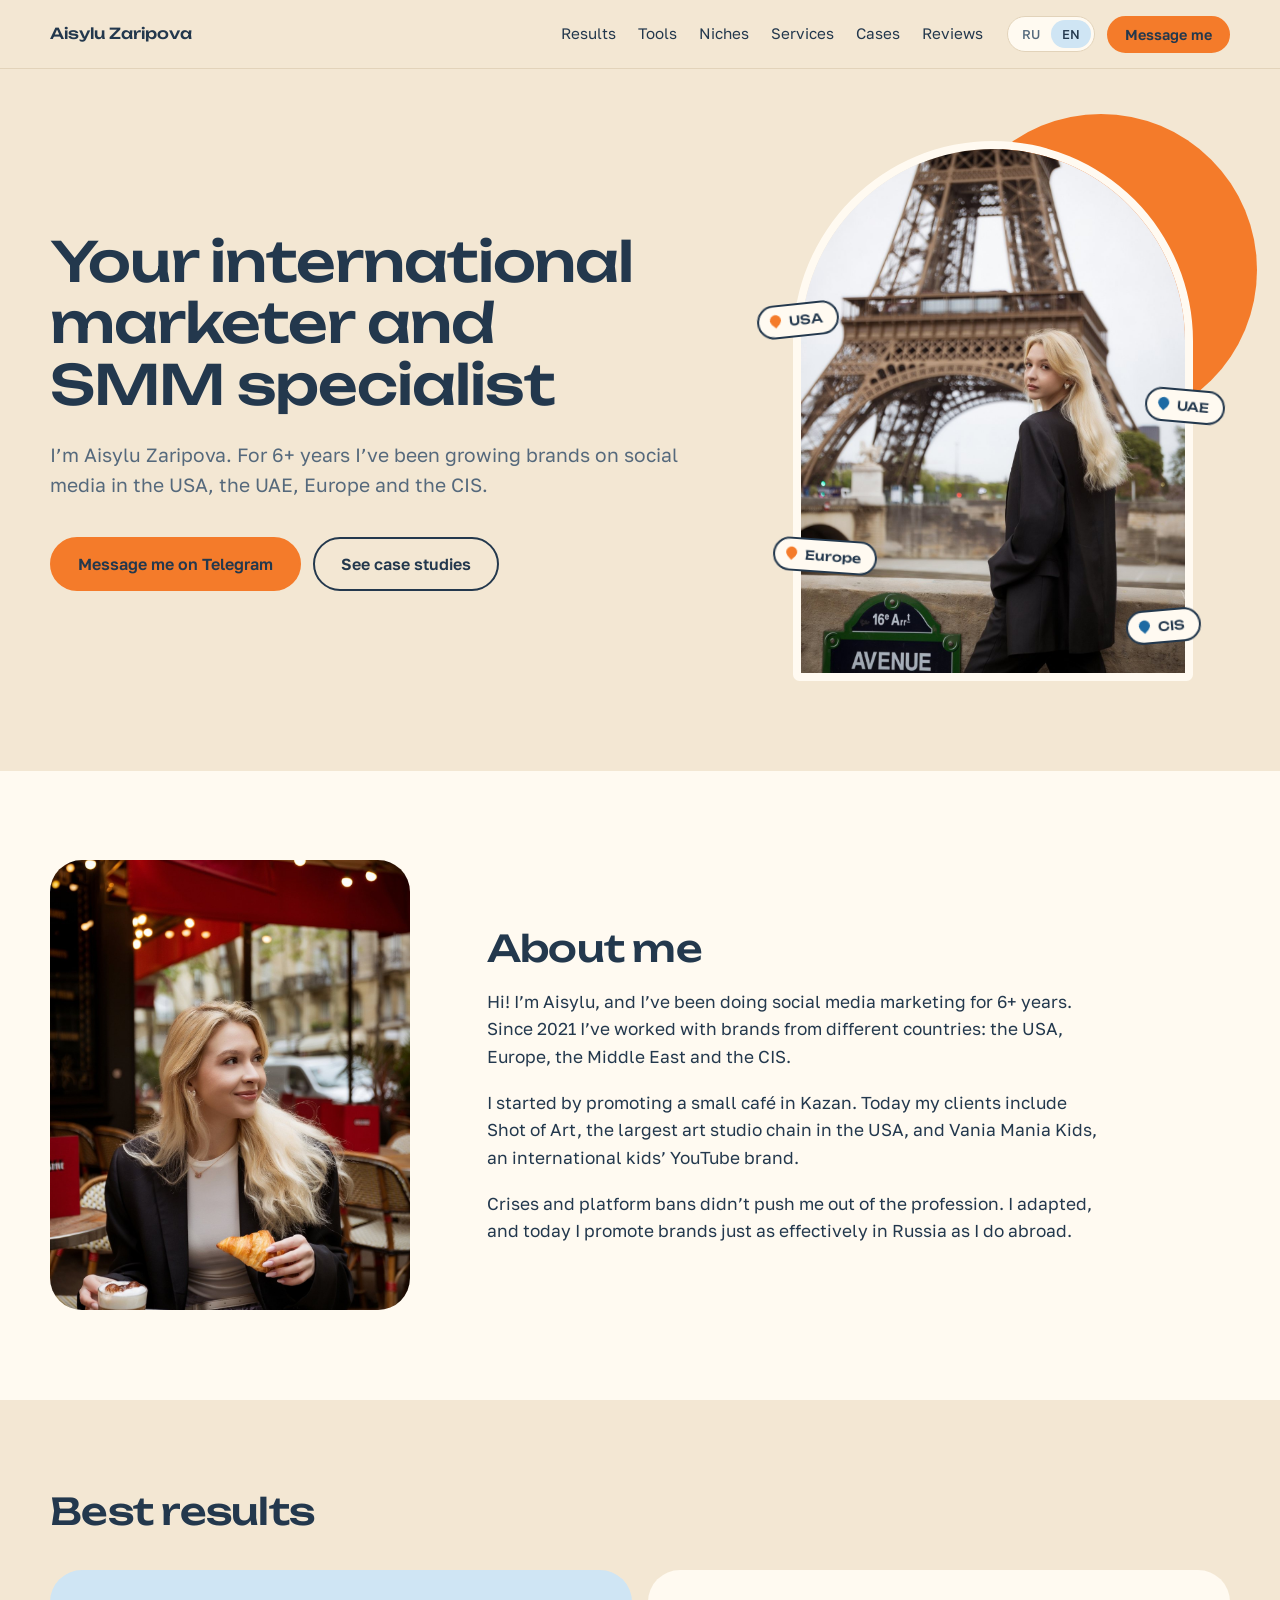
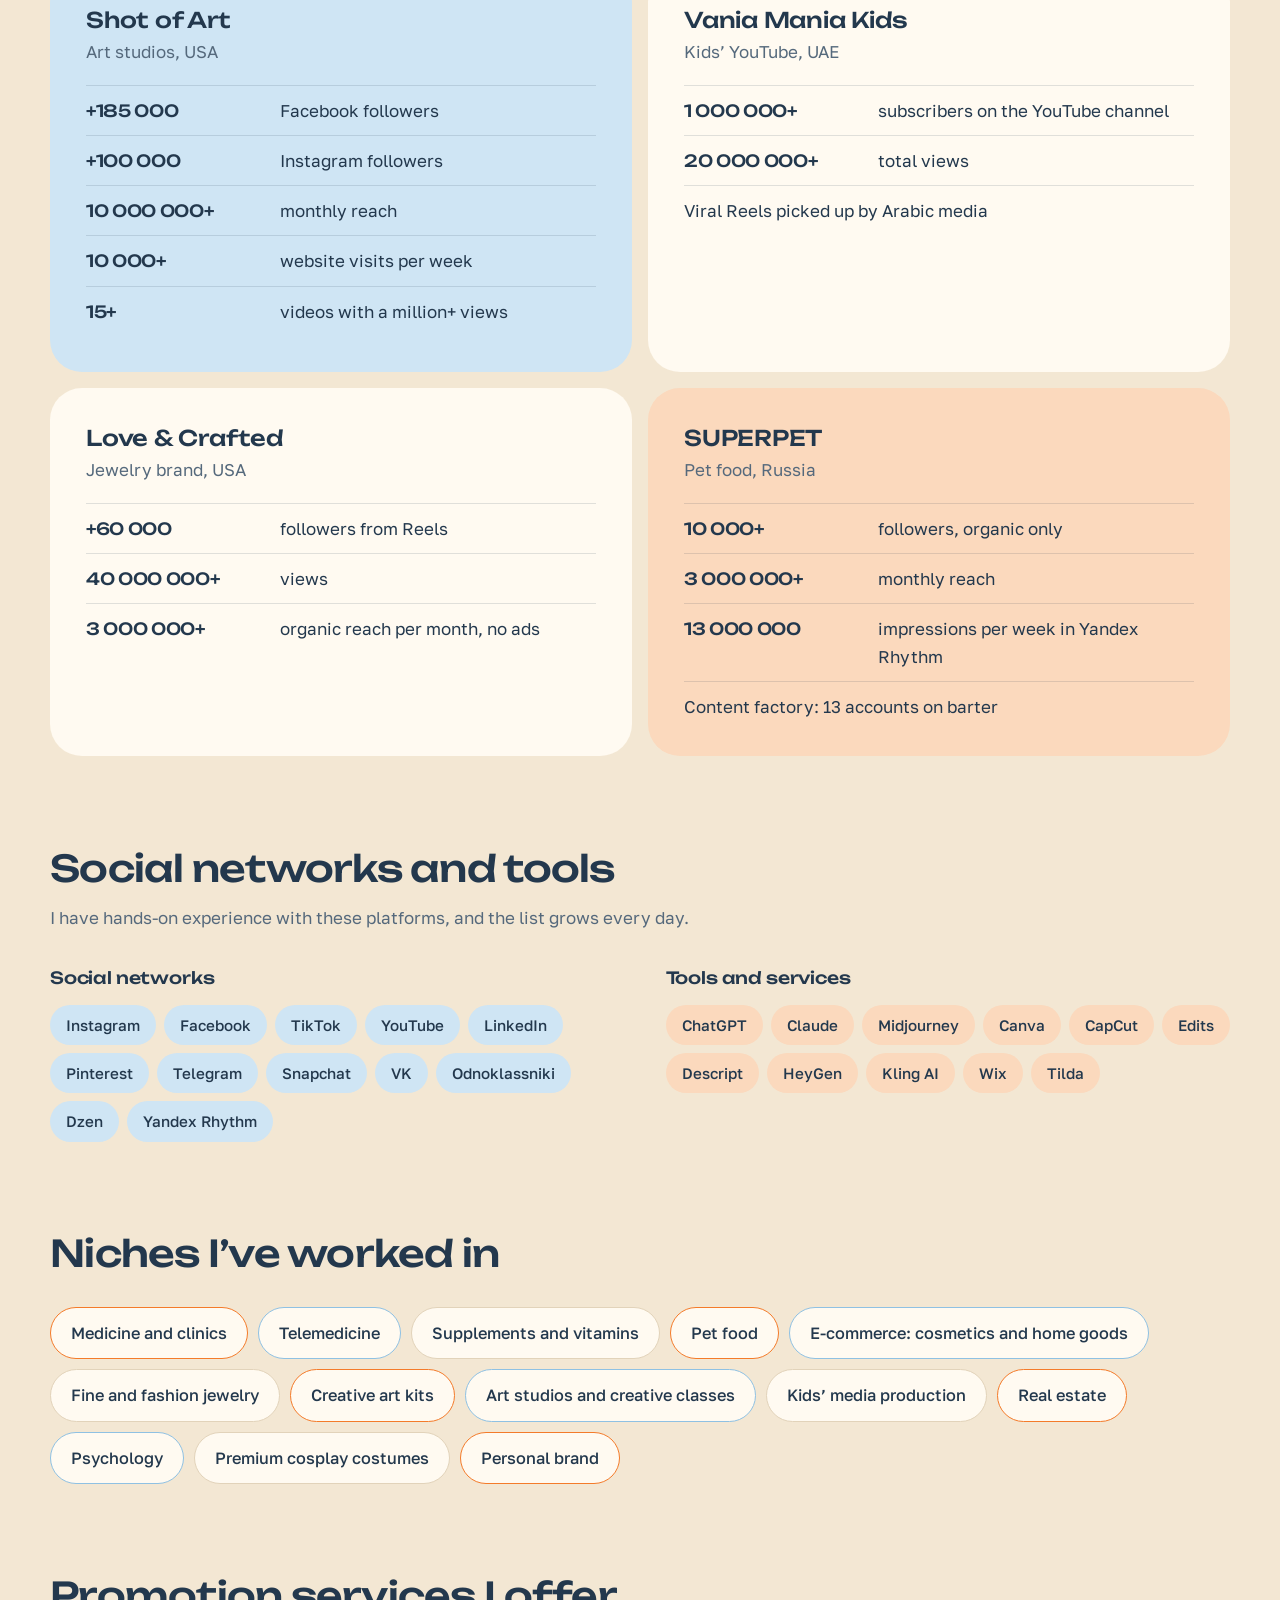
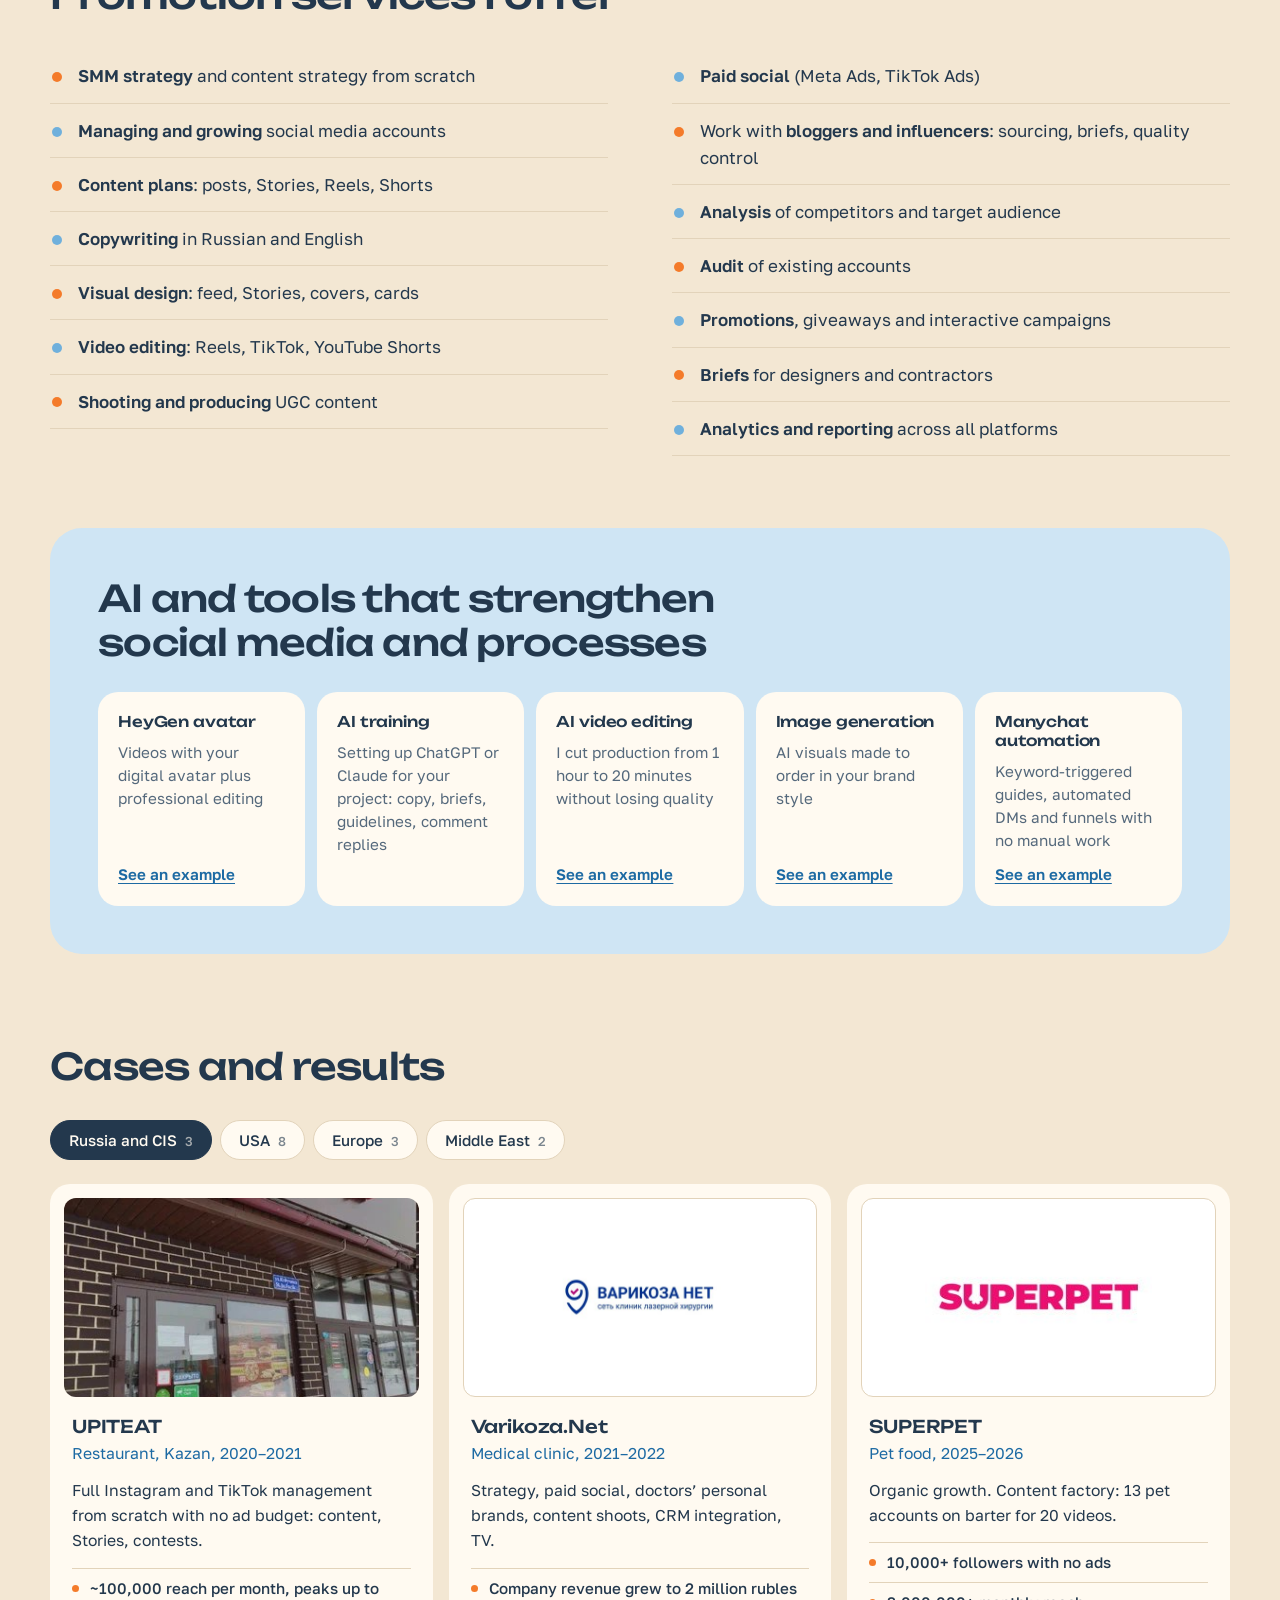
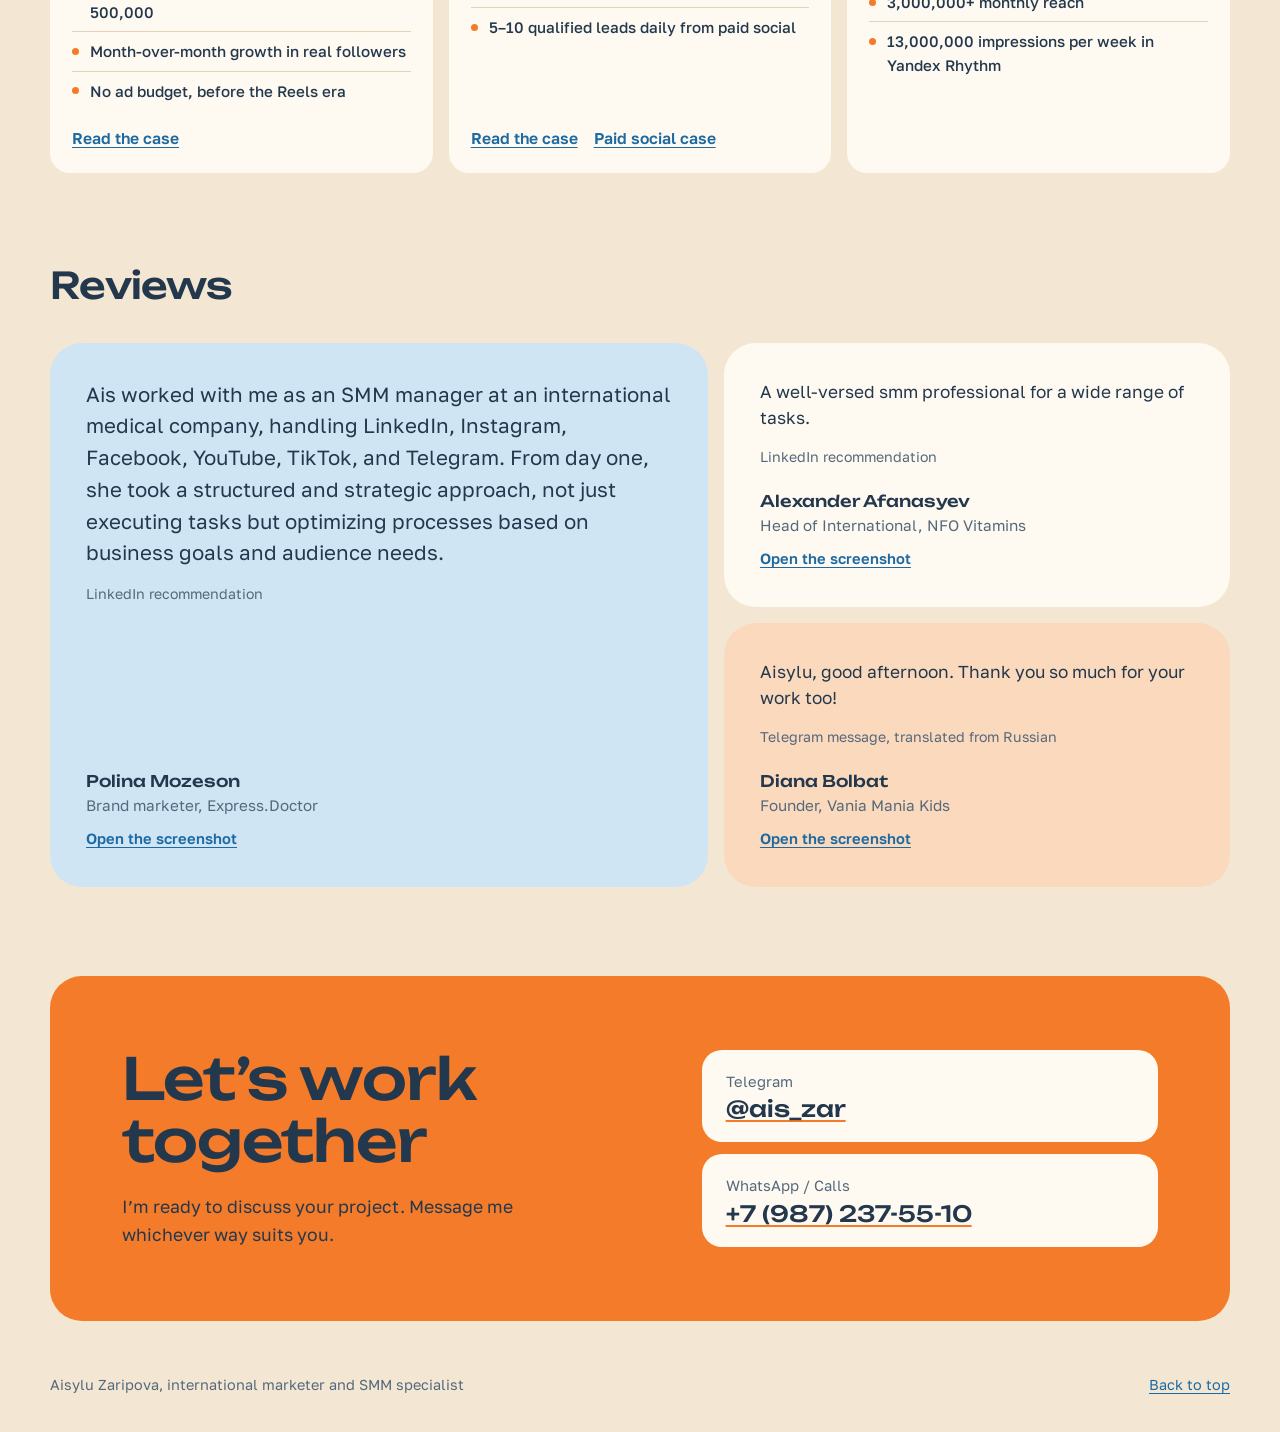
==== index.html @ 25177830 "Add bilingual portfolio site for Aisylu Zaripova Single-page RU/EN portfolio built from the PDF pres" ====
<!doctype html>
<html lang="ru">
<head>
<meta charset="utf-8">
<meta name="viewport" content="width=device-width, initial-scale=1">
<title>Айсылу Зарипова — международный маркетолог и SMM-специалист</title>
<meta name="description" content="Портфолио Айсылу Зариповой: 6+ лет в SMM, бренды из США, ОАЭ, Европы и СНГ. Кейсы, услуги, отзывы и контакты.">
<meta property="og:title" content="Айсылу Зарипова — международный маркетолог и SMM-специалист">
<meta property="og:description" content="6+ лет в digital. США, ОАЭ, Европа, СНГ. Кейсы, услуги и контакты.">
<meta property="og:image" content="assets/aisylu-paris.jpg">
<meta property="og:type" content="website">
<link rel="preconnect" href="https://fonts.googleapis.com">
<link rel="preconnect" href="https://fonts.gstatic.com" crossorigin>
<link href="https://fonts.googleapis.com/css2?family=Golos+Text:wght@400;500;600&family=Unbounded:wght@400;500;600&display=swap" rel="stylesheet">
<link rel="stylesheet" href="styles.css">
</head>
<body>
<a class="skip" href="#main" data-en="Skip to content">К содержанию</a>

<header class="top">
  <div class="wrap top__in">
    <a class="brand" href="#hero" data-en="Aisylu Zaripova">Айсылу Зарипова</a>
    <nav class="nav" aria-label="Разделы">
      <a href="#results" data-en="Results">Достижения</a>
      <a href="#tools" data-en="Tools">Инструменты</a>
      <a href="#niches" data-en="Niches">Ниши</a>
      <a href="#services" data-en="Services">Услуги</a>
      <a href="#cases" data-en="Cases">Кейсы</a>
      <a href="#reviews" data-en="Reviews">Отзывы</a>
    </nav>
    <div class="top__act">
      <div class="lang" role="group" aria-label="Язык / Language">
        <button type="button" data-lang="ru" aria-pressed="true">RU</button>
        <button type="button" data-lang="en" aria-pressed="false">EN</button>
      </div>
      <a class="btn btn--sm" href="https://t.me/ais_zar" target="_blank" rel="noopener" data-en="Message me">Написать</a>
    </div>
  </div>
</header>

<main id="main">

<section class="hero" id="hero">
  <div class="wrap hero__in">
    <div class="hero__text">
      <h1 data-en="Your international marketer and SMM specialist">Ваш международный маркетолог и SMM-специалист</h1>
      <p class="hero__lead" data-en="I’m Aisylu Zaripova. For 6+ years I’ve been growing brands on social media in the USA, the UAE, Europe and the CIS.">Меня зовут Айсылу Зарипова. Уже 6+ лет продвигаю бренды в соцсетях в США, ОАЭ, Европе и СНГ.</p>
      <div class="hero__cta">
        <a class="btn" href="https://t.me/ais_zar" target="_blank" rel="noopener" data-en="Message me on Telegram">Написать в Telegram</a>
        <a class="btn btn--ghost" href="#cases" data-en="See case studies">Смотреть кейсы</a>
      </div>
    </div>
    <div class="hero__photo">
      <div class="hero__sun" aria-hidden="true"></div>
      <img src="assets/aisylu-paris.jpg" width="1076" height="1613" alt="Айсылу Зарипова на фоне Эйфелевой башни" data-en-alt="Aisylu Zaripova by the Eiffel Tower">
      <ul class="geo" aria-label="География работы" data-en-aria-label="Where I work">
        <li class="geo__1" data-en="USA">США</li>
        <li class="geo__2" data-en="UAE">ОАЭ</li>
        <li class="geo__3" data-en="Europe">Европа</li>
        <li class="geo__4" data-en="CIS">СНГ</li>
      </ul>
    </div>
  </div>
</section>

<section class="about" id="about">
  <div class="wrap about__in">
    <img class="about__photo" src="assets/aisylu-cafe.jpg" width="1076" height="1613" loading="lazy" alt="Айсылу в парижском кафе с круассаном и кофе" data-en-alt="Aisylu at a Paris café with a croissant and coffee">
    <div class="about__text">
      <h2 data-en="About me">Обо мне</h2>
      <p data-en="Hi! I’m Aisylu, and I’ve been doing social media marketing for 6+ years. Since 2021 I’ve worked with brands from different countries: the USA, Europe, the Middle East and the CIS.">Привет! Меня зовут Айсылу, я занимаюсь продвижением в социальных сетях уже 6+ лет. С 2021 года работаю с брендами из разных стран — США, Европа, Ближний Восток, СНГ.</p>
      <p data-en="I started by promoting a small café in Kazan. Today my clients include Shot of Art, the largest art studio chain in the USA, and Vania Mania Kids, an international kids’ YouTube brand.">Я начинала с продвижения небольшого кафе в Казани, а теперь среди моих клиентов — крупнейшая в США сеть арт-студий Shot of Art и международный детский YouTube-бренд Vania Mania Kids.</p>
      <p data-en="Crises and platform bans didn’t push me out of the profession. I adapted, and today I promote brands just as effectively in Russia as I do abroad.">Кризисы и запреты сервисов не выбили меня из профессии — я успешно адаптировалась и сегодня одинаково эффективно продвигаю бренды как в России, так и за рубежом.</p>
    </div>
  </div>
</section>

<section class="sec" id="results">
  <div class="wrap">
    <h2 data-en="Best results">Лучшие результаты</h2>
    <div class="results">
      <article class="res res--sky">
        <h3>Shot of Art</h3>
        <p class="res__meta" data-en="Art studios, USA">Арт-студии, США</p>
        <dl>
          <div><dt>+185 000</dt><dd data-en="Facebook followers">подписчиков в Facebook</dd></div>
          <div><dt>+100 000</dt><dd data-en="Instagram followers">подписчиков в Instagram</dd></div>
          <div><dt>10 000 000+</dt><dd data-en="monthly reach">охват ежемесячно</dd></div>
          <div><dt>10 000+</dt><dd data-en="website visits per week">переходов на сайт в неделю</dd></div>
          <div><dt>15+</dt><dd data-en="videos with a million+ views">видео-миллионников</dd></div>
        </dl>
      </article>
      <article class="res">
        <h3>Vania Mania Kids</h3>
        <p class="res__meta" data-en="Kids’ YouTube, UAE">Детский YouTube, ОАЭ</p>
        <dl>
          <div><dt>1 000 000+</dt><dd data-en="subscribers on the YouTube channel">подписчиков на YouTube-канале</dd></div>
          <div><dt>20 000 000+</dt><dd data-en="total views">суммарных просмотров</dd></div>
        </dl>
        <p class="res__note" data-en="Viral Reels picked up by Arabic media">Вирусные Reels в арабских медиа</p>
      </article>
      <article class="res">
        <h3>Love &amp; Crafted</h3>
        <p class="res__meta" data-en="Jewelry brand, USA">Ювелирный бренд, США</p>
        <dl>
          <div><dt>+60 000</dt><dd data-en="followers from Reels">подписчиков через Reels</dd></div>
          <div><dt>40 000 000+</dt><dd data-en="views">просмотров</dd></div>
          <div><dt>3 000 000+</dt><dd data-en="organic reach per month, no ads">органический охват в месяц без рекламы</dd></div>
        </dl>
      </article>
      <article class="res res--sun">
        <h3>SUPERPET</h3>
        <p class="res__meta" data-en="Pet food, Russia">Питание для животных, РФ</p>
        <dl>
          <div><dt>10 000+</dt><dd data-en="followers, organic only">подписчиков органически</dd></div>
          <div><dt>3 000 000+</dt><dd data-en="monthly reach">охват в месяц</dd></div>
          <div><dt>13 000 000</dt><dd data-en="impressions per week in Yandex Rhythm">показов в Яндекс Ритме в неделю</dd></div>
        </dl>
        <p class="res__note" data-en="Content factory: 13 accounts on barter">Контент-завод: 13 аккаунтов за бартер</p>
      </article>
    </div>
  </div>
</section>

<section class="sec" id="tools">
  <div class="wrap">
    <h2 data-en="Social networks and tools">Социальные сети и инструменты</h2>
    <p class="sec__lead" data-en="I have hands-on experience with these platforms, and the list grows every day.">С этими площадками у меня есть опыт работы — и список продолжает пополняться каждый день.</p>
    <div class="tools">
      <div>
        <h3 data-en="Social networks">Социальные сети</h3>
        <ul class="chips chips--sky">
          <li>Instagram</li><li>Facebook</li><li>TikTok</li><li>YouTube</li><li>LinkedIn</li><li>Pinterest</li><li>Telegram</li><li>Snapchat</li><li data-en="VK">ВКонтакте</li><li data-en="Odnoklassniki">Одноклассники</li><li data-en="Dzen">Дзен</li><li data-en="Yandex Rhythm">Яндекс Ритм</li>
        </ul>
      </div>
      <div>
        <h3 data-en="Tools and services">Инструменты и сервисы</h3>
        <ul class="chips chips--sun">
          <li>ChatGPT</li><li>Claude</li><li>Midjourney</li><li>Canva</li><li>CapCut</li><li>Edits</li><li>Descript</li><li>HeyGen</li><li>Kling AI</li><li>Wix</li><li>Tilda</li>
        </ul>
      </div>
    </div>
  </div>
</section>

<section class="sec" id="niches">
  <div class="wrap">
    <h2 data-en="Niches I’ve worked in">Ниши, в которых я работала</h2>
    <ul class="chips chips--paper chips--lg">
      <li data-en="Medicine and clinics">Медицина и клиники</li>
      <li data-en="Telemedicine">Телемедицина</li>
      <li data-en="Supplements and vitamins">БАДы и витамины</li>
      <li data-en="Pet food">Питание для животных</li>
      <li data-en="E-commerce: cosmetics and home goods">E-commerce: косметика и товары для дома</li>
      <li data-en="Fine and fashion jewelry">Ювелирные украшения и бижутерия</li>
      <li data-en="Creative art kits">Творческие арт-наборы</li>
      <li data-en="Art studios and creative classes">Арт-студии и классы творчества</li>
      <li data-en="Kids’ media production">Детский медиапродакшн</li>
      <li data-en="Real estate">Недвижимость</li>
      <li data-en="Psychology">Психология</li>
      <li data-en="Premium cosplay costumes">Премиум косплей-костюмы</li>
      <li data-en="Personal brand">Личный бренд</li>
    </ul>
  </div>
</section>

<section class="sec" id="services">
  <div class="wrap">
    <h2 data-en="Promotion services I offer">Какие услуги я предлагаю по продвижению</h2>
    <ul class="services">
      <li data-en="<b>SMM strategy</b> and content strategy from scratch"><b>Разработка SMM-стратегии</b> и контент-стратегии с нуля</li>
      <li data-en="<b>Managing and growing</b> social media accounts"><b>Ведение и продвижение</b> аккаунтов в социальных сетях</li>
      <li data-en="<b>Content plans</b>: posts, Stories, Reels, Shorts">Создание <b>контент-плана</b>: посты, Stories, Reels, Shorts</li>
      <li data-en="<b>Copywriting</b> in Russian and English"><b>Написание текстов</b> на русском и английском</li>
      <li data-en="<b>Visual design</b>: feed, Stories, covers, cards"><b>Дизайн визуала</b>: лента, Stories, обложки, карточки</li>
      <li data-en="<b>Video editing</b>: Reels, TikTok, YouTube Shorts"><b>Монтаж видео</b>: Reels, TikTok, YouTube Shorts</li>
      <li data-en="<b>Shooting and producing</b> UGC content"><b>Съёмка и продакшн</b> UGC-контента</li>
      <li data-en="<b>Paid social</b> (Meta Ads, TikTok Ads)"><b>Таргетированная реклама</b> (Meta Ads, TikTok Ads)</li>
      <li data-en="Work with <b>bloggers and influencers</b>: sourcing, briefs, quality control">Работа с <b>блогерами и инфлюенсерами</b>: поиск, ТЗ, контроль</li>
      <li data-en="<b>Analysis</b> of competitors and target audience"><b>Анализ</b> конкурентов и целевой аудитории</li>
      <li data-en="<b>Audit</b> of existing accounts"><b>Аудит</b> существующих аккаунтов</li>
      <li data-en="<b>Promotions</b>, giveaways and interactive campaigns"><b>Запуск акций</b>, розыгрышей и интерактивов</li>
      <li data-en="<b>Briefs</b> for designers and contractors"><b>Составление ТЗ</b> для дизайнеров и подрядчиков</li>
      <li data-en="<b>Analytics and reporting</b> across all platforms"><b>Аналитика и отчётность</b> по всем площадкам</li>
    </ul>

    <div class="ai" id="ai">
      <h2 data-en="AI and tools that strengthen social media and processes">AI и инструменты для усиления социальных сетей и процессов</h2>
      <ul class="ai__list">
        <li>
          <h3 data-en="HeyGen avatar">Аватар в Heygen</h3>
          <p data-en="Videos with your digital avatar plus professional editing">Создание видео с вашим цифровым аватаром + профессиональный монтаж</p>
          <a href="https://drive.google.com/drive/folders/1Z3-lgtVqULNbu8sJp9HV6wgPCypVp6_o?usp=sharing" target="_blank" rel="noopener" data-en="See an example">Смотреть пример</a>
        </li>
        <li>
          <h3 data-en="AI training">Обучение AI</h3>
          <p data-en="Setting up ChatGPT or Claude for your project: copy, briefs, guidelines, comment replies">Настройка ChatGPT/Claude под проект: тексты, ТЗ, инструкции, ответы на комментарии</p>
        </li>
        <li>
          <h3 data-en="AI video editing">AI-монтаж видео</h3>
          <p data-en="I cut production from 1 hour to 20 minutes without losing quality">Сокращаю производство с 1 часа до 20 минут без потери качества</p>
          <a href="https://drive.google.com/drive/folders/1z8tSea-er5ZqTZtP9pqv7-gJg6CHFKlE?usp=drive_link" target="_blank" rel="noopener" data-en="See an example">Смотреть пример</a>
        </li>
        <li>
          <h3 data-en="Image generation">Генерация изображений</h3>
          <p data-en="AI visuals made to order in your brand style">ИИ-визуалы под запрос и фирменный стиль бренда</p>
          <a href="https://drive.google.com/drive/folders/1Seh0lfBGgxuC8lOaNQw2KngQrAwL7GJ-?usp=sharing" target="_blank" rel="noopener" data-en="See an example">Смотреть пример</a>
        </li>
        <li>
          <h3 data-en="Manychat automation">Автоматизация Manychat</h3>
          <p data-en="Keyword-triggered guides, automated DMs and funnels with no manual work">Гайды по кодовому слову, авторассылки в директ, воронки без ручного труда</p>
          <a href="https://drive.google.com/file/d/13RFopE85c-zcn4vc0q1XNzCjGYACHKSD/view?usp=sharing" target="_blank" rel="noopener" data-en="See an example">Смотреть пример</a>
        </li>
      </ul>
    </div>
  </div>
</section>

<section class="sec" id="cases">
  <div class="wrap">
    <h2 data-en="Cases and results">Кейсы и результаты</h2>
    <div class="tabs" role="tablist" aria-label="Регион" data-en-aria-label="Region">
      <button type="button" role="tab" id="tab-ru" aria-controls="p-ru" aria-selected="true"><span data-en="Russia and CIS">Россия и СНГ</span> <i>3</i></button>
      <button type="button" role="tab" id="tab-us" aria-controls="p-us" aria-selected="false"><span data-en="USA">США</span> <i>8</i></button>
      <button type="button" role="tab" id="tab-eu" aria-controls="p-eu" aria-selected="false"><span data-en="Europe">Европа</span> <i>3</i></button>
      <button type="button" role="tab" id="tab-me" aria-controls="p-me" aria-selected="false"><span data-en="Middle East">Ближний Восток</span> <i>2</i></button>
    </div>

    <div class="panel" id="p-ru" role="tabpanel" aria-labelledby="tab-ru">
      <h3 class="panel__title" data-en="Russia and CIS">Россия и СНГ</h3>
      <div class="cases">
        <article class="case">
          <img src="assets/upiteat.jpg" alt="" loading="lazy">
          <h4>UPITEAT</h4>
          <p class="case__meta" data-en="Restaurant, Kazan, 2020–2021">Ресторан, Казань, 2020–2021</p>
          <p data-en="Full Instagram and TikTok management from scratch with no ad budget: content, Stories, contests.">Полное ведение Instagram и TikTok с нуля без рекламного бюджета: контент, Stories, конкурсы.</p>
          <ul>
            <li data-en="~100,000 reach per month, peaks up to 500,000">~100 000 охват/мес, пики до 500 000</li>
            <li data-en="Month-over-month growth in real followers">Ежемесячный рост живых подписчиков</li>
            <li data-en="No ad budget, before the Reels era">Без рекламного бюджета, до эпохи Reels</li>
          </ul>
          <p class="case__links"><a href="https://teletype.in/@ais.zar/6tDZV5hww" target="_blank" rel="noopener" data-en="Read the case">Читать кейс</a></p>
        </article>
        <article class="case">
          <img class="is-logo" src="assets/varikoza.jpg" alt="" loading="lazy">
          <h4 data-en="Varikoza.Net">Варикоза.Нет</h4>
          <p class="case__meta" data-en="Medical clinic, 2021–2022">Медицинская клиника, 2021–2022</p>
          <p data-en="Strategy, paid social, doctors’ personal brands, content shoots, CRM integration, TV.">Стратегия, таргет, личный бренд врачей, съёмка контента, связка с CRM, ТВ.</p>
          <ul>
            <li data-en="Company revenue grew to 2 million rubles">Доход компании вырос до 2 млн руб.</li>
            <li data-en="5–10 qualified leads daily from paid social">5–10 чистых лидов ежедневно с таргета</li>
          </ul>
          <p class="case__links"><a href="https://teletype.in/@ais.zar/HyjFCxb4m3S" target="_blank" rel="noopener" data-en="Read the case">Читать кейс</a><a href="https://teletype.in/@ais.zar/6F2Dty42os5" target="_blank" rel="noopener" data-en="Paid social case">Кейс по таргету</a></p>
        </article>
        <article class="case">
          <img class="is-logo" src="assets/superpet.jpg" alt="" loading="lazy">
          <h4>SUPERPET</h4>
          <p class="case__meta" data-en="Pet food, 2025–2026">Питание для животных, 2025–2026</p>
          <p data-en="Organic growth. Content factory: 13 pet accounts on barter for 20 videos.">Органическое продвижение. Контент-завод: 13 аккаунтов животных за бартер на 20 видео.</p>
          <ul>
            <li data-en="10,000+ followers with no ads">10 000+ подписчиков без рекламы</li>
            <li data-en="3,000,000+ monthly reach">3 000 000+ охват в месяц</li>
            <li data-en="13,000,000 impressions per week in Yandex Rhythm">13 000 000 показов в Яндекс Ритме/нед</li>
          </ul>
        </article>
      </div>
    </div>

    <div class="panel" id="p-us" role="tabpanel" aria-labelledby="tab-us">
      <h3 class="panel__title" data-en="USA">США</h3>
      <div class="cases">
        <article class="case">
          <img src="assets/shot-of-art.jpg" alt="" loading="lazy">
          <h4>Shot of Art</h4>
          <p class="case__meta" data-en="Art studio chain, 2025–present">Сеть арт-студий, 2025–н.в.</p>
          <p data-en="Marketing and SMM management. Strategy, email, analytics, franchise, AI.">Управление маркетингом и SMM. Стратегия, email, аналитика, франшиза, AI.</p>
          <ul>
            <li data-en="+185,000 Facebook followers">+185 000 подписчиков в Facebook</li>
            <li data-en="+100,000 on Instagram">+100 000 в Instagram</li>
            <li data-en="10M+ monthly reach">10M+ охват ежемесячно</li>
            <li data-en="15+ videos with a million+ views">15+ видео-миллионников</li>
          </ul>
          <p class="case__links"><a href="https://www.instagram.com/shot_of_art/" target="_blank" rel="noopener">Instagram</a><a href="https://www.facebook.com/shotofart/" target="_blank" rel="noopener">Facebook</a></p>
        </article>
        <article class="case">
          <img src="assets/love-crafted.jpg" alt="" loading="lazy">
          <h4>Love&amp;Crafted</h4>
          <p class="case__meta" data-en="Jewelry brand, 2021–2025">Ювелирный бренд, 2021–2025</p>
          <p data-en="Content strategy from scratch. A viral model built on emotions and relationships.">Контент-стратегия с нуля. Виральная модель на основе эмоций и отношений.</p>
          <ul>
            <li data-en="+60,000 followers from Reels">+60 000 подписчиков через Reels</li>
            <li data-en="40M+ views">40M+ просмотров</li>
            <li data-en="3M+ organic reach per month">3M+ органического охвата/мес</li>
          </ul>
          <p class="case__links"><a href="https://aiszar.notion.site/10-18-Reels-ff0eb9d88bdc4a23a620e999211444d7?pvs=4" target="_blank" rel="noopener" data-en="Read the case">Читать кейс</a></p>
        </article>
        <article class="case">
          <img class="is-logo" src="assets/wonder-family.jpg" alt="" loading="lazy">
          <h4>Wonder Family</h4>
          <p class="case__meta" data-en="E-commerce, beauty &amp; care, 2023–2024">E-commerce, beauty&amp;care, 2023–2024</p>
          <p data-en="SMM and TikTok Shop launch for an Amazon brand. Reels, Meta Ads, TikTok Ads, UGC.">SMM и запуск TikTok Shop для Amazon-бренда. Reels, Meta Ads, TikTok Ads, UGC.</p>
          <ul>
            <li data-en="60+ orders in the first month of TikTok Shop">60+ заказов в первый месяц TikTok Shop</li>
            <li data-en="+1,400 TikTok followers">+1 400 подписчиков TikTok</li>
            <li data-en="70,000+ Reels views">70 000+ просмотров Reels</li>
          </ul>
          <p class="case__links"><a href="https://aiszar.notion.site/WonderFamily-2a2ccea2ddbc426194cf7ee28b7f095c?pvs=4" target="_blank" rel="noopener" data-en="Read the case">Читать кейс</a></p>
        </article>
        <article class="case">
          <img src="assets/it-arti.jpg" alt="" loading="lazy">
          <h4>IT.Arti</h4>
          <p class="case__meta" data-en="Creative art kits, 2024–2025">Творческие арт-наборы, 2024–2025</p>
          <p data-en="Repositioning a Russian brand for the US market. Strategy, UGC, meme formats, Reddit, analytics. A full relaunch of visuals and messaging for an American audience.">Репозиционирование российского бренда для рынка США. Стратегия, UGC, мем-форматы, Reddit, аналитика. Полный перезапуск визуала и коммуникации под американскую аудиторию.</p>
          <ul>
            <li data-en="Presence built on 6 platforms">Выстроено присутствие на 6 платформах</li>
          </ul>
          <p class="case__links"><a href="https://aiszar.notion.site/IT-Arti-175488061d8b8000aa42c3791d623094?pvs=4" target="_blank" rel="noopener" data-en="Read the case">Читать кейс</a></p>
        </article>
        <article class="case">
          <img src="assets/sokolworkshop.jpg" alt="" loading="lazy">
          <h4>Sokolworkshop</h4>
          <p class="case__meta" data-en="Premium cosplay costumes, 2021–2022">Премиум косплей-костюмы, 2021–2022</p>
          <p data-en="Strategy, paid social, bloggers, ambassador program, Reels editing, lead generation for custom costume orders.">Разработка стратегии, таргет, блогеры, программа амбассадоров, монтаж Reels, лидогенерация на пошив костюмов.</p>
          <p class="case__links"><a href="https://meowing-agustinia-77a.notion.site/Sokolworkshop-SMM-Case-06543d68944c4d68892d35eda1676ea9" target="_blank" rel="noopener" data-en="Case 1">Кейс 1</a><a href="https://aiszar.notion.site/Sokolworkshop-SMM-Case-06543d68944c4d68892d35eda1676ea9?pvs=4" target="_blank" rel="noopener" data-en="Case 2">Кейс 2</a></p>
        </article>
        <article class="case">
          <img class="is-logo" src="assets/gora.png" alt="" loading="lazy">
          <h4>GORA Group</h4>
          <p class="case__meta" data-en="Supplements and vitamins, 2022–2023">БАДы и витамины, 2022–2023</p>
          <p data-en="Creating and running accounts for 6 vitamin brands on 18 platforms at once.">Создание и ведение аккаунтов 6 брендов витаминов на 18 площадках одновременно.</p>
          <ul>
            <li data-en="UGC content, design, video editing">UGC-контент, дизайн, монтаж видео</li>
            <li data-en="Paid social, analytics">Таргетированная реклама, аналитика</li>
          </ul>
          <p class="case__links"><a href="https://aiszar.notion.site/GORA-Group-aee619d951d24f26a3252ed55b6fbec9?pvs=4" target="_blank" rel="noopener" data-en="Read the case">Читать кейс</a></p>
        </article>
        <article class="case">
          <img src="assets/imstick.jpg" alt="" loading="lazy">
          <h4>IMStick</h4>
          <p class="case__meta" data-en="Phone holder, 2022">Держатель для телефона, 2022</p>
          <p data-en="Product content, marketing campaign launches, Reels and Stories, teamwork.">Создание контента с продуктом, запуск маркетинговых кампаний, Reels и Stories, работа с командой.</p>
          <p class="case__req" data-en="Detailed case on request">Подробный кейс по запросу</p>
        </article>
        <article class="case">
          <img src="assets/bee-kind.jpg" alt="" loading="lazy">
          <h4>Bee kind</h4>
          <p class="case__meta" data-en="Jewelry brand, 2021–2022">Ювелирный бренд, 2021–2022</p>
          <p data-en="Content strategy for a jewelry brand. Feed design, content plan, themed content for Facebook.">Контент-стратегия бренда украшений. Дизайн ленты, контент-план, тематический контент для Facebook.</p>
          <p class="case__req" data-en="Detailed case on request">Подробный кейс по запросу</p>
        </article>
      </div>
    </div>

    <div class="panel" id="p-eu" role="tabpanel" aria-labelledby="tab-eu">
      <h3 class="panel__title" data-en="Europe">Европа</h3>
      <div class="cases">
        <article class="case">
          <img src="assets/nfo.jpg" alt="" loading="lazy">
          <h4>NFO vitamins</h4>
          <p class="case__meta" data-en="Supplements and vitamins, UK and Germany, 2024">БАДы и витамины, UK и Германия, 2024</p>
          <p data-en="Localized strategies for the UK and Germany. UGC in English, paid social, a 21-day challenge, influencers.">Локализованные стратегии для UK и Германии. UGC на английском, таргет, 21-дневный челлендж, инфлюенсеры.</p>
          <p class="case__links"><a href="https://aiszar.notion.site/NFO-vitamins-54bd11b4c0194d8387f783c5fae2a868?pvs=4" target="_blank" rel="noopener" data-en="Read the case">Читать кейс</a></p>
        </article>
        <article class="case">
          <img class="is-logo" src="assets/express-doctor.png" alt="" loading="lazy">
          <h4>Express.Doctor</h4>
          <p class="case__meta" data-en="Telemedicine, Israel, 2024–2025">Телемедицина, Израиль, 2024–2025</p>
          <p data-en="Promotion to Russian-speaking communities worldwide, mainly in Europe. Strategy, Reels, funnels.">Продвижение на русскоязычное комьюнити по всему миру, в основном Европа. Стратегия, Reels, воронки.</p>
          <ul>
            <li data-en="Growth from 611 to 1,558 followers">Рост с 611 до 1 558 подписчиков</li>
            <li data-en="Reach of 120,000+ users">Охват 120 000+ пользователей</li>
            <li data-en="YouTube: 1,007 subscribers">YouTube: 1 007 подписчиков</li>
            <li data-en="Website: 20,000+ UTM clicks">Сайт: 20 000+ переходов по UTM</li>
          </ul>
          <p class="case__links"><a href="https://aiszar.notion.site/Express-Doctor-175488061d8b8099b59fe4d097ef4089?pvs=4" target="_blank" rel="noopener" data-en="Read the case">Читать кейс</a></p>
        </article>
        <article class="case">
          <img class="is-logo" src="assets/homeinq.jpg" alt="" loading="lazy">
          <h4>Homeinq</h4>
          <p class="case__meta" data-en="Real estate, Georgia, 2024">Недвижимость, Грузия, 2024</p>
          <p data-en="Setting up two accounts from scratch: the agency and the platform. Positioning, messaging, communication strategy. Launch only.">Упаковка двух аккаунтов с нуля — агентство и платформа. Позиционирование, смыслы, коммуникационная стратегия. Только запуск.</p>
          <p class="case__req" data-en="Detailed case on request">Подробный кейс по запросу</p>
        </article>
      </div>
    </div>

    <div class="panel" id="p-me" role="tabpanel" aria-labelledby="tab-me">
      <h3 class="panel__title" data-en="Middle East">Ближний Восток</h3>
      <div class="cases cases--two">
        <article class="case">
          <img src="assets/vania-mania.jpg" alt="" loading="lazy">
          <h4>VaniaMania kids</h4>
          <p class="case__meta" data-en="Kids’ YouTube brand, UAE, 2023–2025">Детский YouTube-бренд, ОАЭ, 2023–2025</p>
          <p data-en="Marketing for a YouTube brand with 50M+ subscribers. Shoots in Dubai, Paris, London and Courchevel.">Маркетинг для YouTube-бренда с 50M+ подписчиков. Съёмки в Дубае, Париже, Лондоне, Куршевеле.</p>
          <ul>
            <li data-en="1,000,000+ subscribers on the new channel">1 000 000+ подписчиков на новом канале</li>
            <li data-en="20M+ total views">20M+ суммарных просмотров</li>
            <li data-en="Viral Reels picked up by Arabic media">Вирусные Reels в арабских медиа</li>
          </ul>
          <p class="case__links"><a href="https://aiszar.notion.site/Vania-Mania-kids-c7e1dcb4921142a7b126e4dfafd4d53d?pvs=4" target="_blank" rel="noopener" data-en="Read the case">Читать кейс</a><a href="https://www.instagram.com/vaniamaniakids?igsh=MW9vczA2Ym1tMTF3cQ==" target="_blank" rel="noopener">Instagram</a><a href="https://youtube.com/@vaniamaniakids?si=QNTkQWsyXNyLqBKD" target="_blank" rel="noopener">YouTube</a><a href="https://www.tiktok.com/@vaniamaniakids?_r=1&amp;_t=ZS-95kMur4YKPa" target="_blank" rel="noopener">TikTok</a></p>
        </article>
        <article class="case">
          <img src="assets/zila.jpg" alt="" loading="lazy">
          <h4>ZILA</h4>
          <p class="case__meta" data-en="Real estate, UAE, 2024–2025">Недвижимость, ОАЭ, 2024–2025</p>
          <p data-en="Full SMM strategy and content plan for YouTube, Instagram, Facebook, LinkedIn, Telegram and X.">Полная SMM-стратегия и контент-план для YouTube, Instagram, Facebook, LinkedIn, Telegram, X.</p>
          <ul>
            <li data-en="Visuals in Russian and English">Визуалы на русском и английском</li>
            <li data-en="Video editing, managing 6 platforms">Монтаж видео, ведение 6 площадок</li>
          </ul>
          <p class="case__req" data-en="Detailed case on request">Подробный кейс по запросу</p>
        </article>
      </div>
    </div>
  </div>
</section>

<section class="sec" id="reviews">
  <div class="wrap">
    <h2 data-en="Reviews">Отзывы</h2>
    <div class="reviews">
      <figure class="rev rev--sky">
        <blockquote>
          <p data-en="Ais worked with me as an SMM manager at an international medical company, handling LinkedIn, Instagram, Facebook, YouTube, TikTok, and Telegram. From day one, she took a structured and strategic approach, not just executing tasks but optimizing processes based on business goals and audience needs.">Айс работала со мной как SMM-менеджер в международной медицинской компании и вела LinkedIn, Instagram, Facebook, YouTube, TikTok и Telegram. С первого дня она подходила к работе системно и стратегически: не просто выполняла задачи, а оптимизировала процессы исходя из целей бизнеса и потребностей аудитории.</p>
        </blockquote>
        <p class="rev__ctx" data-en="LinkedIn recommendation">Рекомендация в LinkedIn, перевод с английского</p>
        <figcaption>
          <b data-en="Polina Mozeson">Полина Мозесон</b>
          <span data-en="Brand marketer, Express.Doctor">Маркетолог бренда, Express.Doctor</span>
          <a href="assets/review-linkedin.jpg" target="_blank" rel="noopener" data-en="Open the screenshot">Открыть скриншот</a>
        </figcaption>
      </figure>
      <figure class="rev">
        <blockquote>
          <p data-en="A well-versed smm professional for a wide range of tasks.">Разносторонний SMM-профессионал для широкого круга задач.</p>
        </blockquote>
        <p class="rev__ctx" data-en="LinkedIn recommendation">Рекомендация в LinkedIn, перевод с английского</p>
        <figcaption>
          <b data-en="Alexander Afanasyev">Александр Афанасьев</b>
          <span data-en="Head of International, NFO Vitamins">Руководитель международного направления, NFO Vitamins</span>
          <a href="assets/review-linkedin.jpg" target="_blank" rel="noopener" data-en="Open the screenshot">Открыть скриншот</a>
        </figcaption>
      </figure>
      <figure class="rev rev--sun">
        <blockquote>
          <p data-en="Aisylu, good afternoon. Thank you so much for your work too!">Айсылу, добрый день. И вам спасибо большое за работу!</p>
        </blockquote>
        <p class="rev__ctx" data-en="Telegram message, translated from Russian">Сообщение в Telegram</p>
        <figcaption>
          <b data-en="Diana Bolbat">Диана Болбат</b>
          <span data-en="Founder, Vania Mania Kids">Основатель, Vania Mania Kids</span>
          <a href="assets/review-diana.jpg" target="_blank" rel="noopener" data-en="Open the screenshot">Открыть скриншот</a>
        </figcaption>
      </figure>
    </div>
  </div>
</section>

<section class="contact" id="contact">
  <div class="wrap">
    <div class="contact__box">
      <div>
        <h2 data-en="Let’s work together">Давайте работать вместе</h2>
        <p data-en="I’m ready to discuss your project. Message me whichever way suits you.">Готова обсудить ваш проект — напишите мне удобным способом.</p>
      </div>
      <ul class="contact__list">
        <li>
          <span>Telegram</span>
          <a href="https://t.me/ais_zar" target="_blank" rel="noopener">@ais_zar</a>
        </li>
        <li>
          <span data-en="WhatsApp / Calls">WhatsApp / Звонки</span>
          <a href="https://wa.me/79872375510" target="_blank" rel="noopener">+7 (987) 237-55-10</a>
        </li>
      </ul>
    </div>
  </div>
</section>

</main>

<footer class="foot">
  <div class="wrap foot__in">
    <span data-en="Aisylu Zaripova, international marketer and SMM specialist">Айсылу Зарипова, международный маркетолог и SMM-специалист</span>
    <a href="#hero" data-en="Back to top">Наверх</a>
  </div>
</footer>

<script src="script.js"></script>
</body>
</html>
---- styles.css ----
:root {
  --sand: #f3e7d3;
  --paper: #fffaf1;
  --sky: #cfe5f4;
  --sky-deep: #1d6aa3;
  --sun: #f47b2a;
  --sun-soft: #fbd9bd;
  --ink: #23384d;
  --ink-soft: #55697c;
  --line: #e2d3ba;
  --display: 'Unbounded', 'Golos Text', system-ui, sans-serif;
  --body: 'Golos Text', system-ui, -apple-system, 'Segoe UI', sans-serif;
  --r-lg: 32px;
  --r-md: 20px;
}

* { box-sizing: border-box; }
html { scroll-behavior: smooth; scroll-padding-top: 88px; }
body {
  margin: 0;
  background: var(--sand);
  color: var(--ink);
  font: 400 17px/1.6 var(--body);
  -webkit-font-smoothing: antialiased;
}
img { max-width: 100%; height: auto; display: block; }
a { color: var(--sky-deep); text-underline-offset: 3px; }
a:hover { color: var(--ink); }
:focus-visible { outline: 3px solid var(--sky-deep); outline-offset: 3px; border-radius: 6px; }
ul { margin: 0; padding: 0; list-style: none; }
h1, h2, h3, h4, p, dl, dd, figure, blockquote { margin: 0; }

.wrap { width: min(1180px, 100% - 40px); margin-inline: auto; }
.skip { position: absolute; left: -999px; top: 8px; background: var(--paper); padding: 8px 14px; border-radius: 10px; z-index: 20; }
.skip:focus { left: 8px; }

h1, h2 { font-family: var(--display); font-weight: 500; letter-spacing: -0.02em; text-wrap: balance; }
h1 { font-size: clamp(1.75rem, 4.3vw, 3.5rem); line-height: 1.12; overflow-wrap: break-word; }
h2 { font-size: clamp(1.4rem, 2.9vw, 2.3rem); line-height: 1.2; max-width: 22ch; }
h3 { font-family: var(--display); font-weight: 500; font-size: 1.05rem; line-height: 1.3; letter-spacing: -0.01em; }

/* ---------- Header ---------- */
.top { position: sticky; top: 0; z-index: 10; background: rgba(243, 231, 211, .9); backdrop-filter: blur(10px); border-bottom: 1px solid var(--line); }
.top__in { display: flex; align-items: center; gap: 24px; min-height: 68px; }
.brand { font-family: var(--display); font-weight: 500; font-size: .95rem; color: var(--ink); text-decoration: none; white-space: nowrap; }
.nav { display: flex; gap: 22px; margin-left: auto; }
.nav a { color: var(--ink); text-decoration: none; font-size: .95rem; padding: 6px 0; border-bottom: 2px solid transparent; }
.nav a:hover { border-color: var(--sun); }
.top__act { display: flex; align-items: center; gap: 12px; }
.lang { display: flex; background: var(--paper); border: 1px solid var(--line); border-radius: 999px; padding: 3px; }
.lang button { border: 0; background: none; font: 500 .8rem var(--body); color: var(--ink-soft); padding: 6px 11px; border-radius: 999px; cursor: pointer; }
.lang button[aria-pressed="true"] { background: var(--sky); color: var(--ink); }

.btn { display: inline-flex; align-items: center; justify-content: center; background: var(--sun); color: var(--ink); font: 600 1rem var(--body); text-decoration: none; padding: 15px 26px; border-radius: 999px; border: 2px solid var(--sun); transition: background .15s, border-color .15s; }
.btn:hover { background: #ff9347; border-color: #ff9347; color: var(--ink); }
.btn--ghost { background: transparent; border-color: var(--ink); }
.btn--ghost:hover { background: var(--paper); border-color: var(--ink); }
.btn--sm { padding: 8px 16px; font-size: .9rem; }

/* ---------- Hero ---------- */
.hero { padding: clamp(32px, 6vw, 72px) 0 clamp(48px, 7vw, 96px); overflow: hidden; }
.hero__in { display: grid; grid-template-columns: 1.15fr .85fr; gap: clamp(24px, 5vw, 72px); align-items: center; }
.hero__lead { margin-top: 24px; font-size: clamp(1.05rem, 1.5vw, 1.25rem); max-width: 34em; color: var(--ink-soft); }
.hero__cta { margin-top: 36px; display: flex; flex-wrap: wrap; gap: 12px; }
.hero__photo { position: relative; justify-self: center; width: min(400px, 100%); }
.hero__photo img { position: relative; width: 100%; aspect-ratio: 4 / 5.4; object-fit: cover; object-position: 60% 20%; border-radius: 999px 999px var(--r-lg) var(--r-lg); border: 8px solid var(--paper); }
.hero__sun { position: absolute; width: 78%; aspect-ratio: 1; border-radius: 50%; background: var(--sun); right: -16%; top: -5%; }
.geo li { position: absolute; background: var(--paper); border: 2px solid var(--ink); border-radius: 999px; padding: 7px 14px 7px 30px; font: 500 .8rem var(--display); white-space: nowrap; }
.geo li::before { content: ''; position: absolute; left: 11px; top: 50%; width: 11px; height: 11px; border-radius: 50% 50% 50% 0; background: var(--sun); transform: translateY(-65%) rotate(-45deg); }
.geo__1 { left: -9%; top: 30%; rotate: -6deg; }
.geo__2 { right: -8%; top: 46%; rotate: 5deg; }
.geo__3 { left: -5%; bottom: 20%; rotate: 4deg; }
.geo__4 { right: -2%; bottom: 7%; rotate: -5deg; }
.geo__2::before, .geo__4::before { background: var(--sky-deep) !important; }

@media (prefers-reduced-motion: no-preference) {
  .js .hero__text > * { animation: rise .7s cubic-bezier(.2, .7, .2, 1) both; }
  .js .hero__text > :nth-child(2) { animation-delay: .1s; }
  .js .hero__text > :nth-child(3) { animation-delay: .2s; }
  .js .hero__sun { animation: sun 1s cubic-bezier(.2, .7, .2, 1) both; }
  .js .geo li { animation: pop .45s cubic-bezier(.3, 1.4, .5, 1) both; }
  .js .geo__1 { animation-delay: .55s; } .js .geo__2 { animation-delay: .7s; }
  .js .geo__3 { animation-delay: .85s; } .js .geo__4 { animation-delay: 1s; }
}
@keyframes rise { from { opacity: 0; transform: translateY(18px); } }
@keyframes sun { from { opacity: 0; transform: translate(-30px, 40px) scale(.8); } }
@keyframes pop { from { opacity: 0; scale: .6; } }

/* ---------- About ---------- */
.about { background: var(--paper); padding: clamp(48px, 7vw, 96px) 0; }
.about__in { display: grid; grid-template-columns: minmax(0, 360px) 1fr; gap: clamp(28px, 6vw, 80px); align-items: center; }
.about__photo { border-radius: var(--r-lg); aspect-ratio: 4 / 5; object-fit: cover; object-position: 50% 30%; width: 100%; }
.about__text p { margin-top: 18px; max-width: 36em; font-size: 1.08rem; }

/* ---------- Sections ---------- */
.sec { padding: clamp(48px, 7vw, 96px) 0 0; }
.sec:last-of-type { padding-bottom: clamp(48px, 7vw, 96px); }
.sec__lead { margin-top: 14px; color: var(--ink-soft); max-width: 40em; }

/* Results */
.results { margin-top: 36px; display: grid; grid-template-columns: repeat(2, 1fr); gap: 16px; }
.res { background: var(--paper); border-radius: var(--r-lg); padding: clamp(22px, 3vw, 36px); }
.res--sky { background: var(--sky); }
.res--sun { background: var(--sun-soft); }
.res h3 { font-size: 1.35rem; }
.res__meta { color: var(--ink-soft); margin-top: 4px; }
.res dl { margin-top: 20px; }
.res dl > div { display: grid; grid-template-columns: 178px 1fr; gap: 16px; align-items: baseline; padding: 11px 0; border-top: 1px solid rgba(35, 56, 77, .14); }
.res dt { font: 500 1.05rem var(--display); white-space: nowrap; letter-spacing: -0.02em; }
.res__note { padding-top: 11px; border-top: 1px solid rgba(35, 56, 77, .14); }

/* Chips */
.tools { margin-top: 36px; display: grid; grid-template-columns: 1fr 1fr; gap: clamp(24px, 4vw, 56px); }
.chips { display: flex; flex-wrap: wrap; gap: 8px; margin-top: 16px; }
.chips li { padding: 8px 16px; border-radius: 999px; font-weight: 500; font-size: .95rem; }
.chips--sky li { background: var(--sky); }
.chips--sun li { background: var(--sun-soft); }
.chips--paper li { background: var(--paper); border: 1px solid var(--line); }
.chips--lg { margin-top: 32px; gap: 10px; }
.chips--lg li { padding: 12px 20px; font-size: 1.02rem; }
.chips--lg li:nth-child(3n+1) { border-color: var(--sun); }
.chips--lg li:nth-child(3n+2) { border-color: #8fc1e3; }

/* Services */
.services { margin-top: 32px; columns: 2; column-gap: clamp(24px, 5vw, 72px); }
.services li { break-inside: avoid; padding: 13px 0 13px 28px; border-bottom: 1px solid var(--line); position: relative; }
.services li::before { content: ''; position: absolute; left: 2px; top: 1.35em; width: 10px; height: 10px; border-radius: 50%; background: var(--sun); }
.services li:nth-child(even)::before { background: #6fb0dc; }
.services b { font-weight: 600; }

.ai { margin-top: clamp(40px, 6vw, 72px); background: var(--sky); border-radius: var(--r-lg); padding: clamp(24px, 4vw, 48px); }
.ai h2 { max-width: 26ch; }
.ai__list { margin-top: 28px; display: grid; grid-template-columns: repeat(5, 1fr); gap: 12px; }
.ai__list li { background: var(--paper); border-radius: var(--r-md); padding: 20px; display: flex; flex-direction: column; gap: 10px; }
.ai__list h3 { font-size: .92rem; }
.ai__list p { font-size: .95rem; line-height: 1.5; color: var(--ink-soft); }
.ai__list a { margin-top: auto; font-weight: 600; font-size: .95rem; }

/* Cases */
.tabs { margin-top: 32px; display: flex; flex-wrap: wrap; gap: 8px; }
.tabs button { font: 500 .95rem var(--body); color: var(--ink); background: var(--paper); border: 1px solid var(--line); border-radius: 999px; padding: 10px 18px; cursor: pointer; }
.tabs button:hover { border-color: var(--ink); }
.tabs button[aria-selected="true"] { background: var(--ink); border-color: var(--ink); color: var(--paper); }
.tabs i { font-style: normal; opacity: .6; margin-left: 4px; font-size: .85em; }
html:not(.js) .tabs { display: none; }
.js .panel__title { position: absolute; width: 1px; height: 1px; overflow: hidden; clip-path: inset(50%); }
.panel__title { margin-top: 40px; }
.panel[hidden] { display: none; }
.cases { margin-top: 24px; display: grid; grid-template-columns: repeat(3, 1fr); gap: 16px; }
.cases--two { grid-template-columns: repeat(2, 1fr); }
.case { background: var(--paper); border-radius: var(--r-md); padding: 14px 22px 22px; display: flex; flex-direction: column; }
.case img { width: calc(100% + 16px); max-width: none; margin: 0 -8px 18px; aspect-ratio: 16 / 9; object-fit: cover; border-radius: 12px; background: #fff; }
.case img.is-logo { object-fit: contain; padding: 18px 28px; border: 1px solid var(--line); }
.case h4 { font: 500 1.1rem var(--display); letter-spacing: -0.01em; }
.case__meta { color: var(--sky-deep); font-size: .92rem; margin: 4px 0 12px; }
.case > p { font-size: .98rem; }
.case ul { margin: 14px 0 0; }
.case ul li { position: relative; padding: 7px 0 7px 18px; border-top: 1px solid var(--line); font-size: .95rem; font-weight: 500; }
.case ul li::before { content: ''; position: absolute; left: 0; top: 1.05em; width: 7px; height: 7px; border-radius: 50%; background: var(--sun); }
.case__links, .case__req { margin-top: auto; padding-top: 16px; }
.case__links { display: flex; flex-wrap: wrap; gap: 6px 16px; font-weight: 600; }
.case__req { color: var(--ink-soft); font-size: .92rem; }

/* Reviews */
.reviews { margin-top: 36px; display: grid; grid-template-columns: 1.3fr 1fr; gap: 16px; }
.rev { background: var(--paper); border-radius: var(--r-lg); padding: clamp(22px, 3vw, 36px); display: flex; flex-direction: column; gap: 14px; }
.rev--sky { background: var(--sky); grid-row: span 2; }
.rev--sun { background: var(--sun-soft); }
.rev blockquote p { font-size: 1.08rem; line-height: 1.55; }
.rev--sky blockquote p { font-size: clamp(1.1rem, 1.6vw, 1.3rem); }
.rev__ctx { font-size: .88rem; color: var(--ink-soft); }
.rev figcaption { margin-top: auto; padding-top: 8px; display: grid; gap: 2px; }
.rev figcaption b { font: 500 1rem var(--display); }
.rev figcaption span { color: var(--ink-soft); font-size: .95rem; }
.rev figcaption a { margin-top: 8px; font-size: .92rem; font-weight: 600; justify-self: start; }

/* Contact */
.contact { padding: clamp(48px, 7vw, 96px) 0 32px; }
.contact__box { background: var(--sun); border-radius: var(--r-lg); padding: clamp(28px, 6vw, 72px); display: grid; grid-template-columns: 1.2fr 1fr; gap: 32px; align-items: center; }
.contact__box h2 { font-size: clamp(1.8rem, 4.6vw, 3.6rem); line-height: 1.08; max-width: 11ch; }
.contact__box p { margin-top: 20px; font-size: 1.1rem; max-width: 26em; }
.contact__list { display: grid; gap: 12px; }
.contact__list li { background: var(--paper); border-radius: var(--r-md); padding: 20px 24px; display: grid; gap: 2px; }
.contact__list span { color: var(--ink-soft); font-size: .92rem; }
.contact__list a { font: 500 clamp(1.05rem, 2vw, 1.4rem) var(--display); color: var(--ink); text-decoration-color: var(--sun); text-decoration-thickness: 2px; overflow-wrap: anywhere; }
.contact__list a:hover { color: var(--sky-deep); }

.foot { padding: 20px 0 36px; font-size: .9rem; color: var(--ink-soft); }
.foot__in { display: flex; justify-content: space-between; gap: 16px; flex-wrap: wrap; }

/* ---------- Responsive ---------- */
@media (max-width: 1080px) {
  .ai__list { grid-template-columns: repeat(3, 1fr); }
  .nav { gap: 16px; }
  .top .btn--sm { display: none; }
}
@media (max-width: 900px) {
  .top__in { flex-wrap: wrap; gap: 0 16px; padding-top: 10px; }
  .top__act { margin-left: auto; }
  .nav { order: 3; width: 100%; margin: 0; overflow-x: auto; padding: 8px 0 10px; scrollbar-width: none; }
  .nav::-webkit-scrollbar { display: none; }
  .nav a { white-space: nowrap; padding: 8px 0; }
  .top .btn--sm { display: inline-flex; }
  html { scroll-padding-top: 120px; }
  .hero__in { grid-template-columns: 1fr; }
  .hero__photo { width: min(320px, 78%); margin-top: 16px; }
  .about__in { grid-template-columns: 1fr; }
  .about__photo { max-width: 360px; }
  .cases, .cases--two { grid-template-columns: repeat(2, 1fr); }
  .tools, .reviews, .contact__box { grid-template-columns: 1fr; }
  .contact__box h2 { max-width: none; }
}
@media (max-width: 640px) {
  body { font-size: 16px; }
  .wrap { width: calc(100% - 32px); }
  .brand { font-size: .82rem; }
  .results, .cases, .cases--two, .ai__list { grid-template-columns: 1fr; }
  .services { columns: 1; }
  .res dl > div { grid-template-columns: 1fr; gap: 0; }
  .btn { width: 100%; }
  .btn--sm { width: auto; }
  .tabs button { padding: 12px 16px; }
}
@media (prefers-reduced-motion: reduce) { html { scroll-behavior: auto; } }
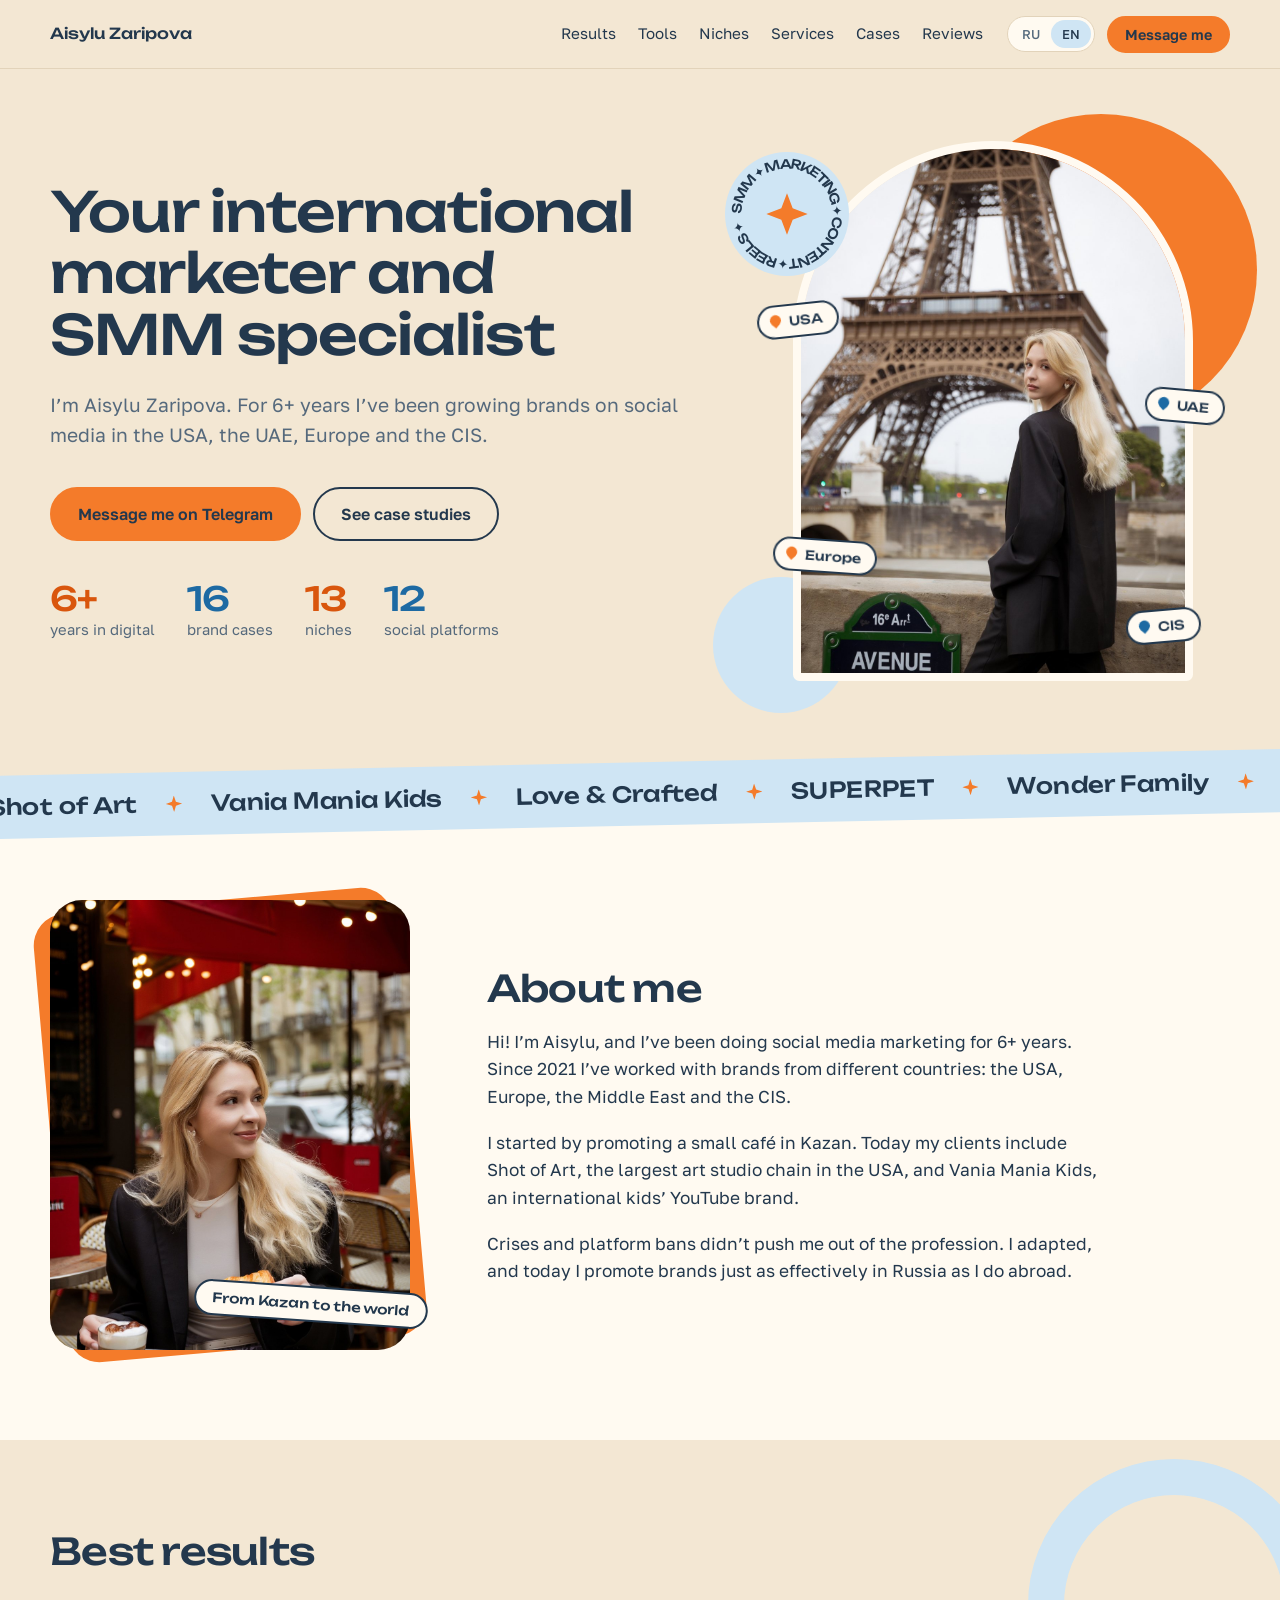
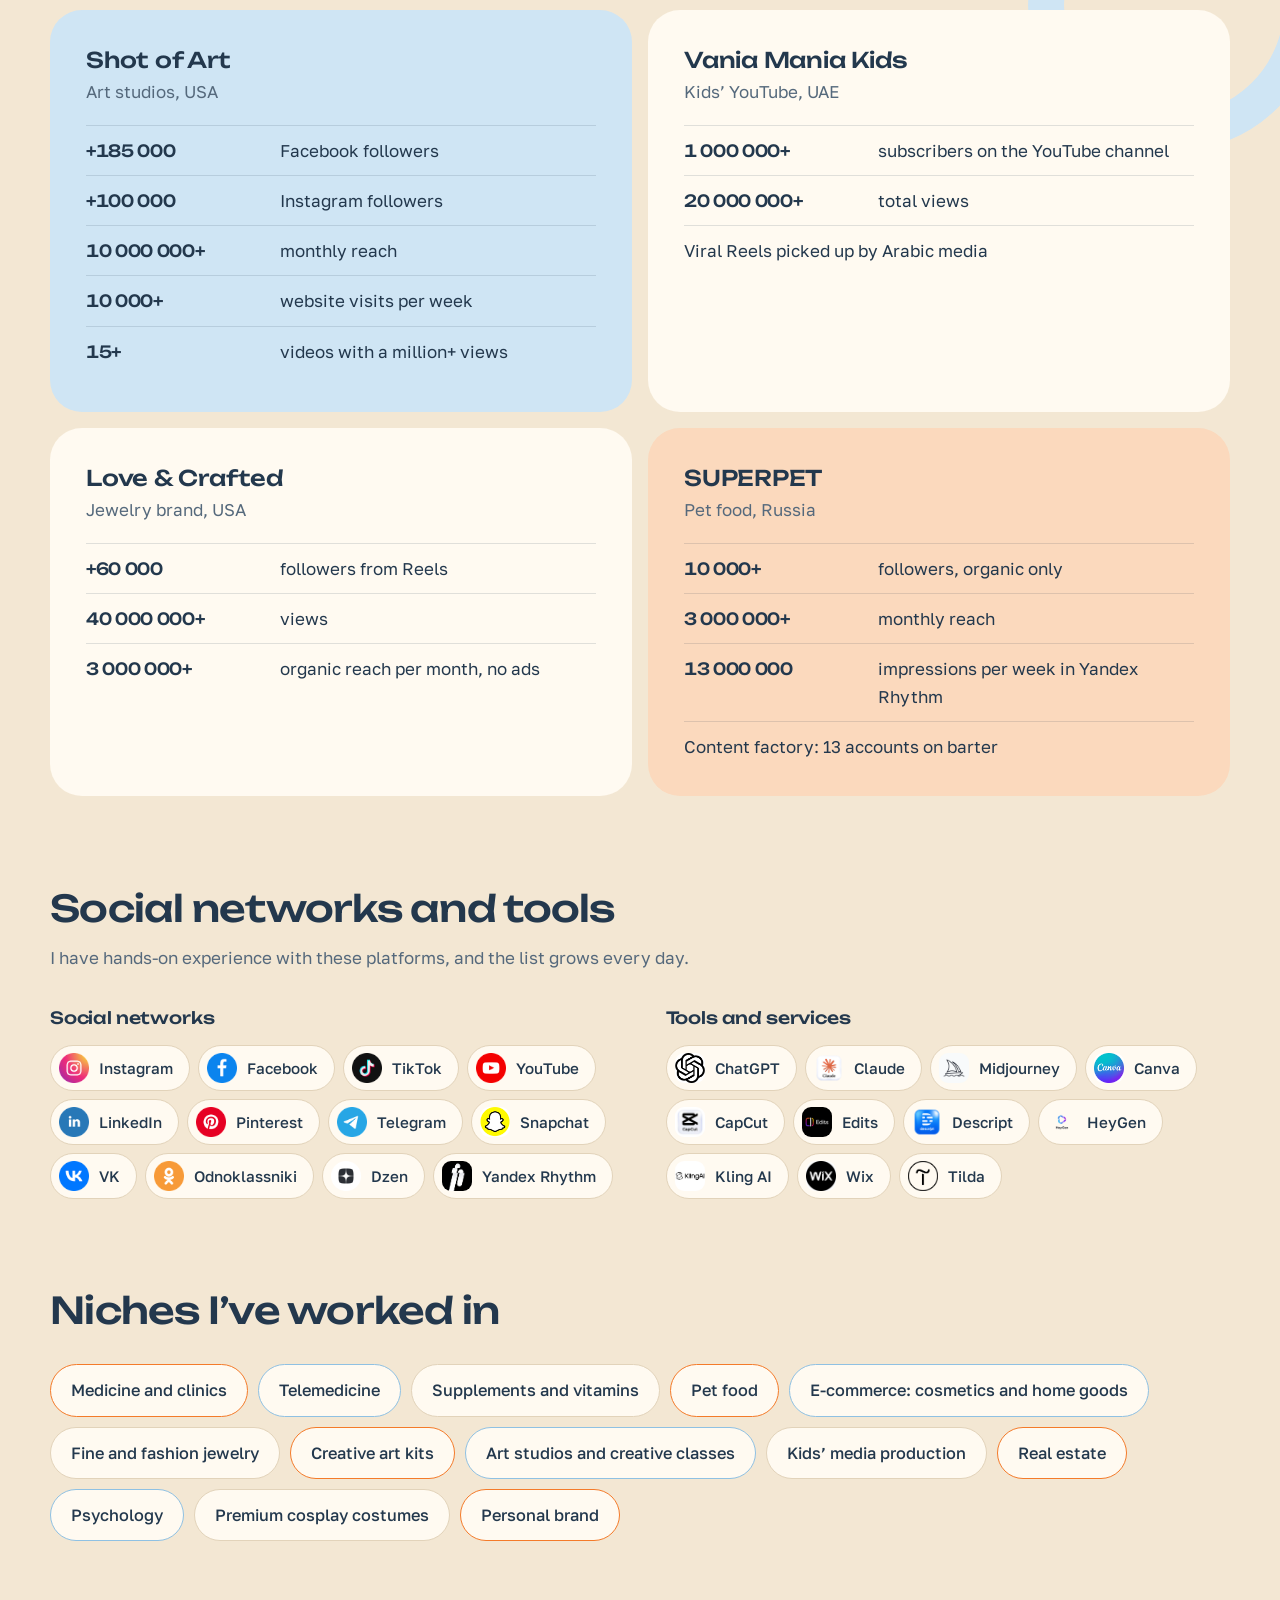
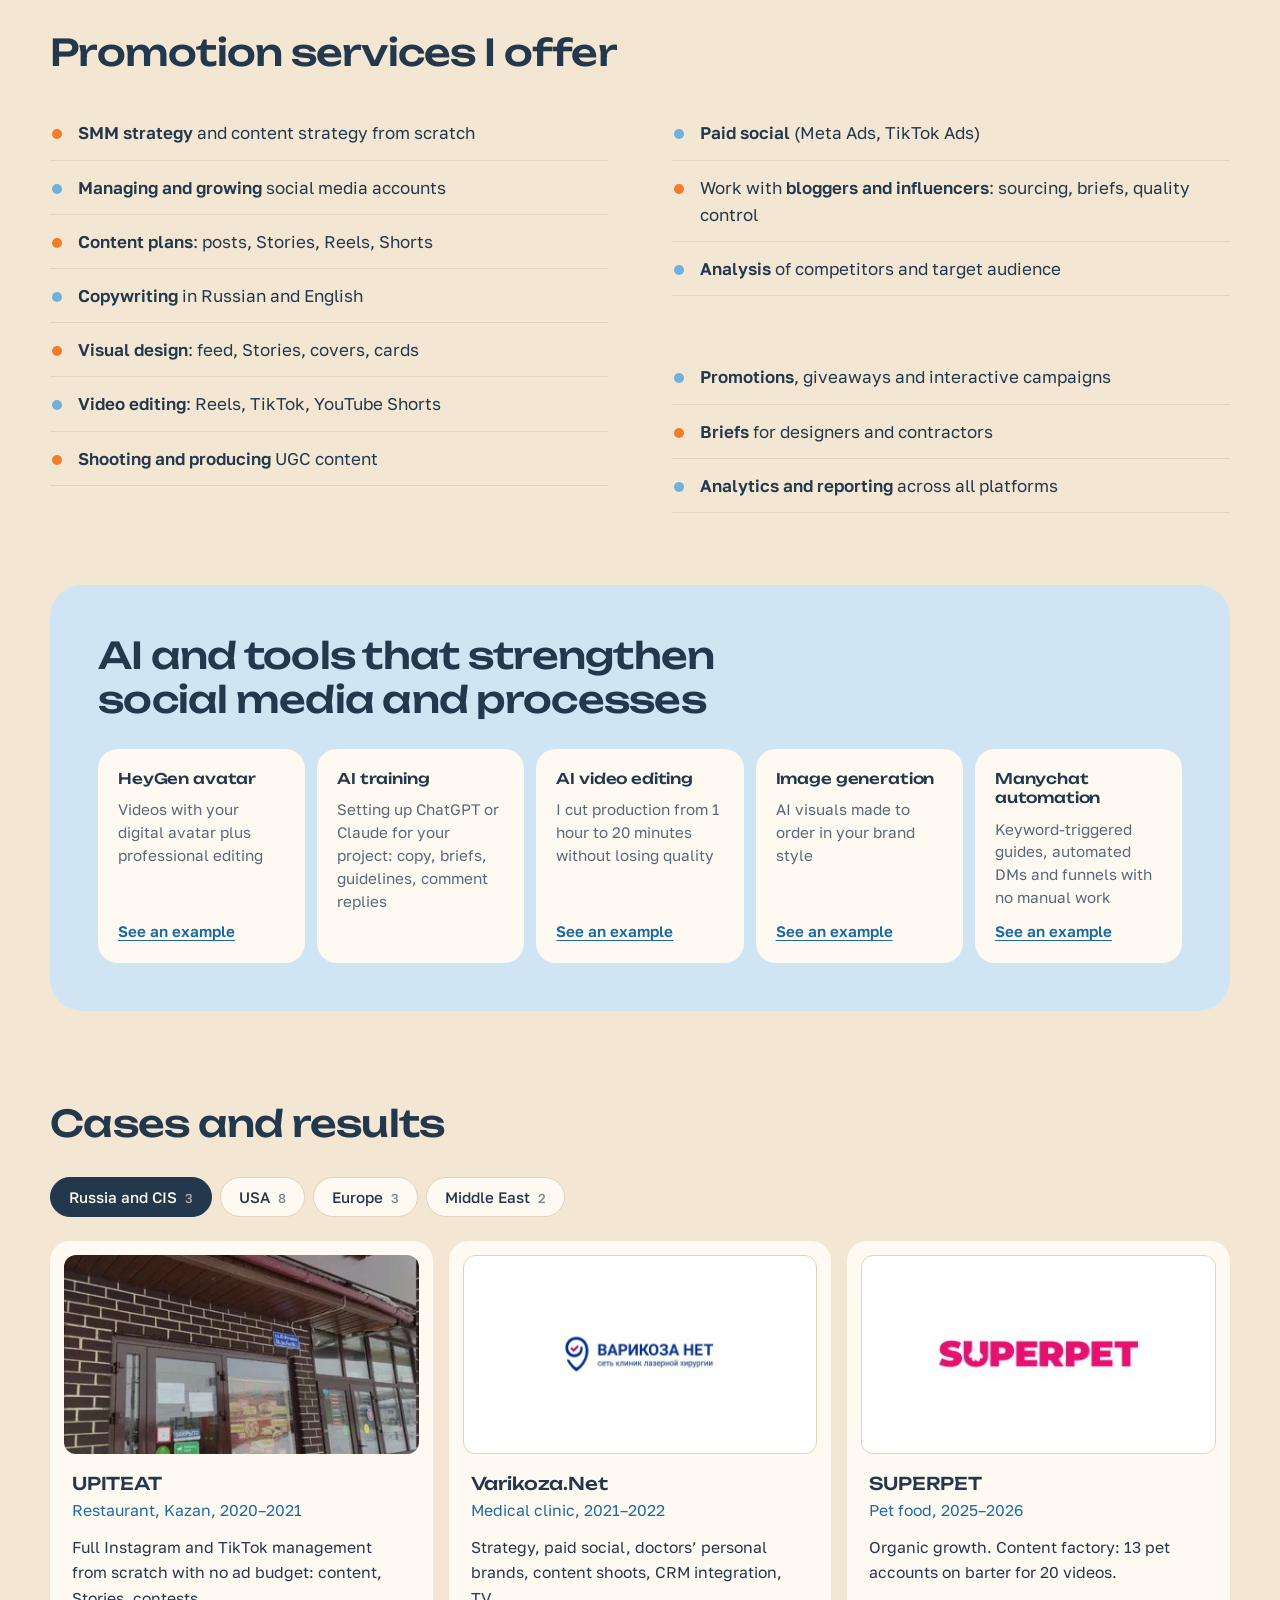
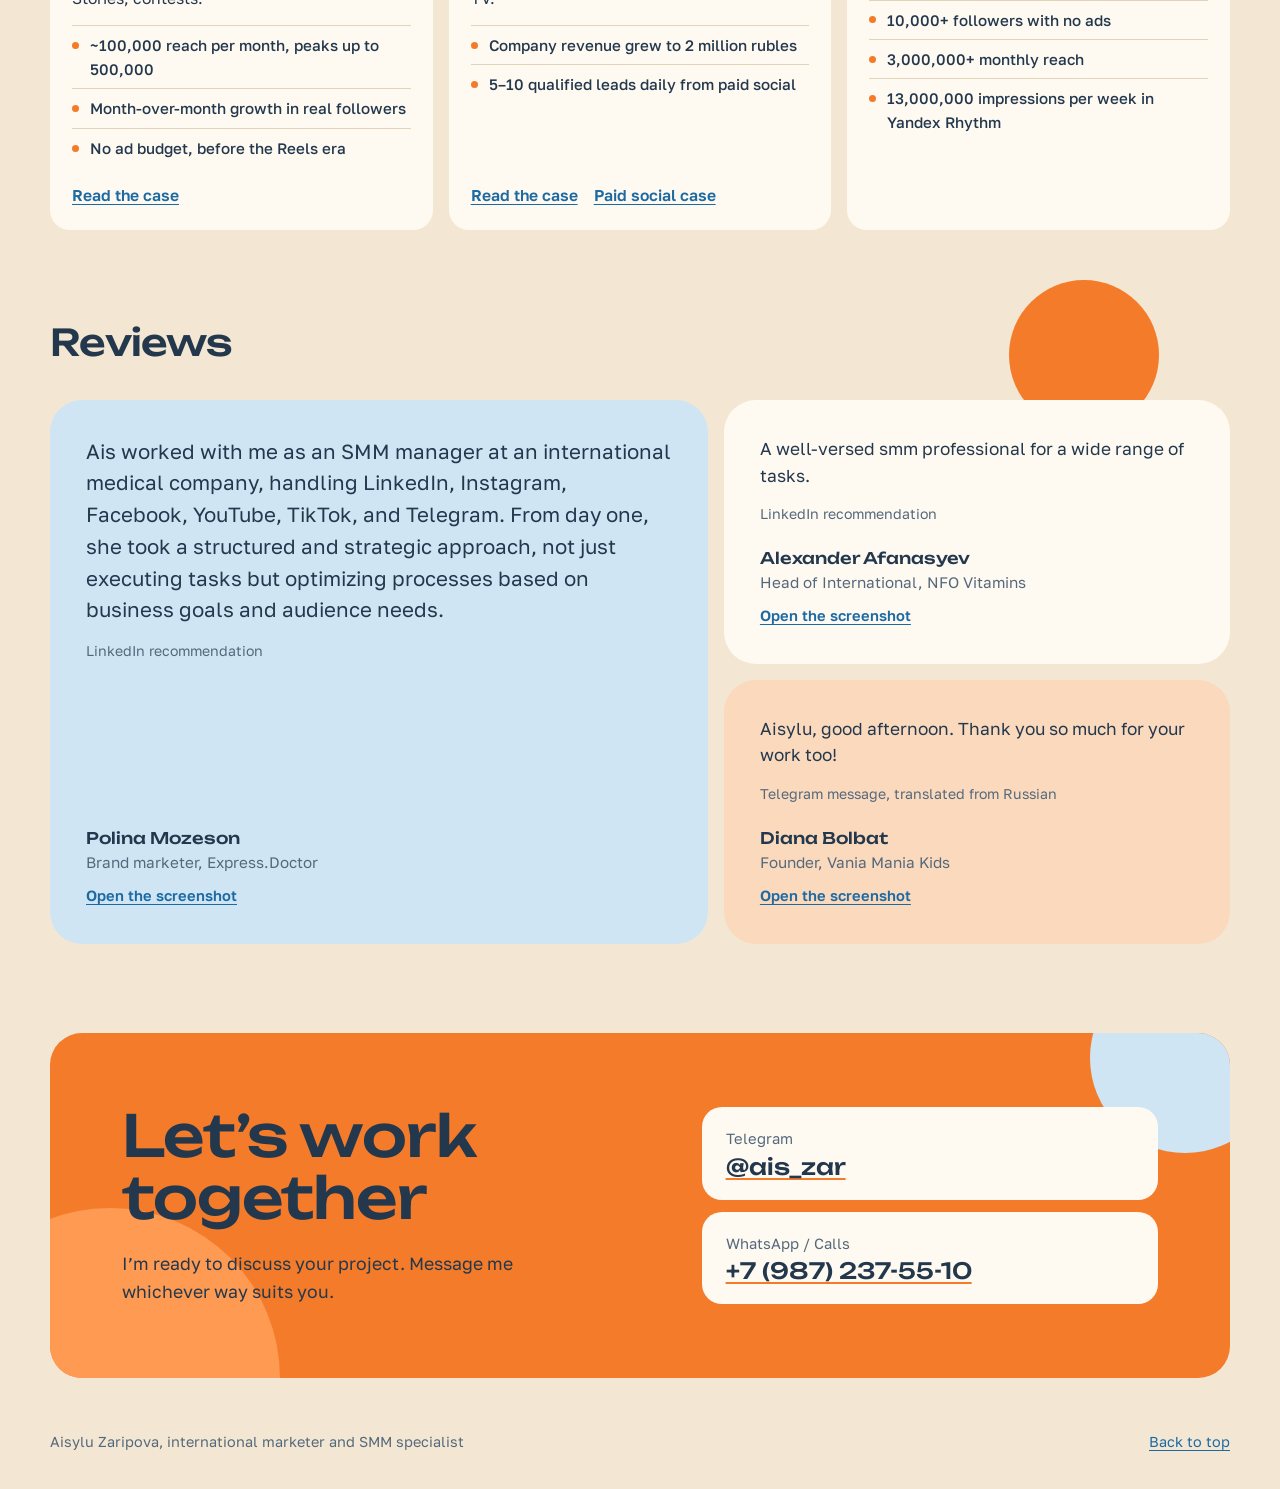
==== commit 84688276: "Add motion, platform icons, brand ticker and decorative layer Scroll reveals, number count-up, rotat" ====
--- a/index.html
+++ b/index.html
@@ -17,6 +17,7 @@
 <body>
 <a class="skip" href="#main" data-en="Skip to content">К содержанию</a>
 
+<div class="progress" aria-hidden="true"></div>
 <header class="top">
   <div class="wrap top__in">
     <a class="brand" href="#hero" data-en="Aisylu Zaripova">Айсылу Зарипова</a>
@@ -49,10 +50,23 @@
         <a class="btn" href="https://t.me/ais_zar" target="_blank" rel="noopener" data-en="Message me on Telegram">Написать в Telegram</a>
         <a class="btn btn--ghost" href="#cases" data-en="See case studies">Смотреть кейсы</a>
       </div>
+      <ul class="facts">
+        <li><b>6+</b><span data-en="years in digital">лет в digital</span></li>
+        <li><b>16</b><span data-en="brand cases">кейсов с брендами</span></li>
+        <li><b>13</b><span data-en="niches">ниш</span></li>
+        <li><b>12</b><span data-en="social platforms">соцсетей</span></li>
+      </ul>
     </div>
     <div class="hero__photo">
       <div class="hero__sun" aria-hidden="true"></div>
+      <div class="hero__dot" aria-hidden="true"></div>
       <img src="assets/aisylu-paris.jpg" width="1076" height="1613" alt="Айсылу Зарипова на фоне Эйфелевой башни" data-en-alt="Aisylu Zaripova by the Eiffel Tower">
+      <svg class="badge" viewBox="0 0 120 120" aria-hidden="true">
+        <circle cx="60" cy="60" r="60" fill="#cfe5f4"/>
+        <defs><path id="bp" d="M60,60 m-44,0 a44,44 0 1,1 88,0 a44,44 0 1,1 -88,0"/></defs>
+        <g class="badge__spin"><text><textPath href="#bp" textLength="270">SMM ✦ MARKETING ✦ CONTENT ✦ REELS ✦</textPath></text></g>
+        <path d="M60 40 l5.5 14.5 L80 60 l-14.5 5.5 L60 80 l-5.5-14.5 L40 60 l14.5-5.5z" fill="#f47b2a"/>
+      </svg>
       <ul class="geo" aria-label="География работы" data-en-aria-label="Where I work">
         <li class="geo__1" data-en="USA">США</li>
         <li class="geo__2" data-en="UAE">ОАЭ</li>
@@ -63,9 +77,15 @@
   </div>
 </section>
 
+<div class="ticker" aria-label="Бренды, с которыми я работала" data-en-aria-label="Brands I have worked with">
+  <ul class="ticker__row">
+    <li>Shot of Art</li><li>Vania Mania Kids</li><li>Love &amp; Crafted</li><li>SUPERPET</li><li>Wonder Family</li><li>Express.Doctor</li><li>NFO vitamins</li><li>ZILA</li><li>IT.Arti</li><li>GORA Group</li><li>Homeinq</li><li>Sokolworkshop</li>
+  </ul>
+</div>
+
 <section class="about" id="about">
   <div class="wrap about__in">
-    <img class="about__photo" src="assets/aisylu-cafe.jpg" width="1076" height="1613" loading="lazy" alt="Айсылу в парижском кафе с круассаном и кофе" data-en-alt="Aisylu at a Paris café with a croissant and coffee">
+    <div class="about__pic"><img class="about__photo" src="assets/aisylu-cafe.jpg" width="1076" height="1613" loading="lazy" alt="Айсылу в парижском кафе с круассаном и кофе" data-en-alt="Aisylu at a Paris café with a croissant and coffee"><span class="about__tag" data-en="From Kazan to the world">Из Казани в мир</span></div>
     <div class="about__text">
       <h2 data-en="About me">Обо мне</h2>
       <p data-en="Hi! I’m Aisylu, and I’ve been doing social media marketing for 6+ years. Since 2021 I’ve worked with brands from different countries: the USA, Europe, the Middle East and the CIS.">Привет! Меня зовут Айсылу, я занимаюсь продвижением в социальных сетях уже 6+ лет. С 2021 года работаю с брендами из разных стран — США, Европа, Ближний Восток, СНГ.</p>
@@ -129,14 +149,14 @@
     <div class="tools">
       <div>
         <h3 data-en="Social networks">Социальные сети</h3>
-        <ul class="chips chips--sky">
-          <li>Instagram</li><li>Facebook</li><li>TikTok</li><li>YouTube</li><li>LinkedIn</li><li>Pinterest</li><li>Telegram</li><li>Snapchat</li><li data-en="VK">ВКонтакте</li><li data-en="Odnoklassniki">Одноклассники</li><li data-en="Dzen">Дзен</li><li data-en="Yandex Rhythm">Яндекс Ритм</li>
+        <ul class="chips chips--icons">
+          <li><img src="assets/icons/instagram.png" alt="" width="28" height="28" loading="lazy">Instagram</li><li><img src="assets/icons/facebook.png" alt="" width="28" height="28" loading="lazy">Facebook</li><li><img src="assets/icons/tiktok.png" alt="" width="28" height="28" loading="lazy">TikTok</li><li><img src="assets/icons/youtube.png" alt="" width="28" height="28" loading="lazy">YouTube</li><li><img src="assets/icons/linkedin.png" alt="" width="28" height="28" loading="lazy">LinkedIn</li><li><img src="assets/icons/pinterest.png" alt="" width="28" height="28" loading="lazy">Pinterest</li><li><img src="assets/icons/telegram.png" alt="" width="28" height="28" loading="lazy">Telegram</li><li><img src="assets/icons/snapchat.png" alt="" width="28" height="28" loading="lazy">Snapchat</li><li><img src="assets/icons/vk.png" alt="" width="28" height="28" loading="lazy"><span data-en="VK">ВКонтакте</span></li><li><img src="assets/icons/ok.png" alt="" width="28" height="28" loading="lazy"><span data-en="Odnoklassniki">Одноклассники</span></li><li><img src="assets/icons/dzen.png" alt="" width="28" height="28" loading="lazy"><span data-en="Dzen">Дзен</span></li><li><img src="assets/icons/ritm.png" alt="" width="28" height="28" loading="lazy"><span data-en="Yandex Rhythm">Яндекс Ритм</span></li>
         </ul>
       </div>
       <div>
         <h3 data-en="Tools and services">Инструменты и сервисы</h3>
-        <ul class="chips chips--sun">
-          <li>ChatGPT</li><li>Claude</li><li>Midjourney</li><li>Canva</li><li>CapCut</li><li>Edits</li><li>Descript</li><li>HeyGen</li><li>Kling AI</li><li>Wix</li><li>Tilda</li>
+        <ul class="chips chips--icons">
+          <li><img src="assets/icons/chatgpt.png" alt="" width="28" height="28" loading="lazy">ChatGPT</li><li><img src="assets/icons/claude.png" alt="" width="28" height="28" loading="lazy">Claude</li><li><img src="assets/icons/midjourney.png" alt="" width="28" height="28" loading="lazy">Midjourney</li><li><img src="assets/icons/canva.png" alt="" width="28" height="28" loading="lazy">Canva</li><li><img src="assets/icons/capcut.png" alt="" width="28" height="28" loading="lazy">CapCut</li><li><img src="assets/icons/edits.png" alt="" width="28" height="28" loading="lazy">Edits</li><li><img src="assets/icons/descript.png" alt="" width="28" height="28" loading="lazy">Descript</li><li><img src="assets/icons/heygen.png" alt="" width="28" height="28" loading="lazy">HeyGen</li><li><img src="assets/icons/kling.png" alt="" width="28" height="28" loading="lazy">Kling AI</li><li><img src="assets/icons/wix.png" alt="" width="28" height="28" loading="lazy">Wix</li><li><img src="assets/icons/tilda.png" alt="" width="28" height="28" loading="lazy">Tilda</li>
         </ul>
       </div>
     </div>
--- a/styles.css
+++ b/styles.css
@@ -222,3 +222,92 @@
   .tabs button { padding: 12px 16px; }
 }
 @media (prefers-reduced-motion: reduce) { html { scroll-behavior: auto; } }
+
+/* ---------- Richer layer: icons, ticker, motion ---------- */
+:root { --sun-deep: #d9560d; }
+.progress { position: fixed; inset: 0 0 auto 0; height: 4px; background: var(--sun); transform-origin: 0 50%; transform: scaleX(0); z-index: 30; }
+
+.facts { margin-top: 40px; display: flex; flex-wrap: wrap; gap: 14px 32px; }
+.facts li { display: grid; }
+.facts b { font: 500 clamp(1.5rem, 2.6vw, 2.1rem)/1.1 var(--display); letter-spacing: -0.03em; }
+.facts li:nth-child(odd) b { color: var(--sun-deep); }
+.facts li:nth-child(even) b { color: var(--sky-deep); }
+.facts span { font-size: .92rem; color: var(--ink-soft); }
+
+.hero__dot { position: absolute; width: 34%; aspect-ratio: 1; border-radius: 50%; background: var(--sky); left: -20%; bottom: -6%; }
+.badge { position: absolute; width: 31%; left: -17%; top: 2%; overflow: visible; }
+.badge text { font: 500 12.5px var(--display); fill: var(--ink); letter-spacing: .04em; }
+.badge__spin { transform-origin: 60px 60px; }
+
+.ticker { background: var(--sky); overflow: hidden; padding: 18px 0; transform: rotate(-1.2deg) scale(1.02); margin: -8px 0 -14px; position: relative; z-index: 2; display: flex; }
+.ticker__row { display: flex; flex: none; align-items: center; }
+.ticker__row li { font: 500 clamp(1rem, 1.8vw, 1.35rem) var(--display); white-space: nowrap; padding-right: 28px; display: flex; align-items: center; gap: 28px; }
+.ticker__row li::after { content: ''; width: 16px; height: 16px; background: var(--sun); clip-path: polygon(50% 0, 62% 38%, 100% 50%, 62% 62%, 50% 100%, 38% 62%, 0 50%, 38% 38%); }
+
+.about__pic { position: relative; }
+.about__pic::before { content: ''; position: absolute; inset: 0; border-radius: var(--r-lg); background: var(--sun); transform: rotate(-5deg); }
+.about__photo { position: relative; }
+.about__tag { position: absolute; right: -18px; bottom: 28px; background: var(--paper); border: 2px solid var(--ink); border-radius: 999px; padding: 8px 16px; font: 500 .82rem var(--display); rotate: 4deg; white-space: nowrap; }
+
+.chips--icons li { display: flex; align-items: center; gap: 10px; background: var(--paper); border: 1px solid var(--line); padding: 7px 16px 7px 8px; transition: transform .2s, border-color .2s; }
+.chips--icons img { width: 30px; height: 30px; border-radius: 9px; object-fit: contain; flex: none; }
+.chips--icons li:hover { transform: translateY(-3px) rotate(-1.5deg); border-color: var(--sun); }
+.chips--lg li { transition: transform .2s, background .2s; }
+.chips--lg li:hover { transform: translateY(-3px); background: var(--sky); }
+
+.res, .case, .ai__list li, .rev, .contact__list li { transition: transform .25s cubic-bezier(.2, .7, .2, 1), box-shadow .25s; }
+.res:hover, .case:hover, .ai__list li:hover, .rev:hover { transform: translateY(-6px); box-shadow: 0 24px 40px -24px rgba(35, 56, 77, .35); }
+.contact__list li:hover { transform: translateX(8px); }
+.case { overflow: hidden; }
+.case img { transition: scale .5s cubic-bezier(.2, .7, .2, 1); }
+.case:hover img:not(.is-logo) { scale: 1.05; }
+.res dt { font-variant-numeric: tabular-nums; }
+.services li { transition: padding-left .2s; }
+.services li:hover { padding-left: 36px; }
+
+.sec { position: relative; z-index: 0; overflow-x: clip; }
+#results .wrap, #reviews .wrap { position: relative; }
+#results .wrap::before { content: ''; position: absolute; width: 220px; aspect-ratio: 1; border-radius: 50%; border: 36px solid var(--sky); right: -90px; top: -70px; z-index: -1; }
+#reviews .wrap::before { content: ''; position: absolute; width: 150px; aspect-ratio: 1; border-radius: 50%; background: var(--sun); right: 6%; top: -40px; z-index: -1; }
+
+.contact__box { position: relative; overflow: hidden; isolation: isolate; }
+.contact__box::before, .contact__box::after { content: ''; position: absolute; border-radius: 50%; z-index: -1; }
+.contact__box::before { width: 340px; aspect-ratio: 1; background: #ff9a52; left: -110px; bottom: -170px; }
+.contact__box::after { width: 190px; aspect-ratio: 1; background: var(--sky); right: -50px; top: -70px; }
+
+@media (prefers-reduced-motion: no-preference) {
+  .ticker__row { animation: ticker 38s linear infinite; }
+  .ticker:hover .ticker__row { animation-play-state: paused; }
+  .badge__spin { animation: spin 22s linear infinite; }
+  .js .geo li { animation-name: pop, bob; animation-duration: .45s, 5s; animation-iteration-count: 1, infinite; animation-timing-function: cubic-bezier(.3, 1.4, .5, 1), ease-in-out; animation-fill-mode: both, none; }
+  .js .geo__1 { animation-delay: .55s, 1.2s; } .js .geo__2 { animation-delay: .7s, 2.1s; }
+  .js .geo__3 { animation-delay: .85s, 1.7s; } .js .geo__4 { animation-delay: 1s, 2.8s; }
+  .hero__dot { animation: drift 9s ease-in-out infinite alternate; }
+  .js .hero__photo img { animation: photo 1s cubic-bezier(.2, .7, .2, 1) both; }
+  .js .badge { animation: pop .6s .4s cubic-bezier(.3, 1.4, .5, 1) both; }
+  .reveal { opacity: 0; transform: translateY(28px); }
+  .reveal.is-in { opacity: 1; transform: none; transition: opacity .7s cubic-bezier(.2, .7, .2, 1), transform .7s cubic-bezier(.2, .7, .2, 1); transition-delay: var(--d, 0s); }
+  .reveal.is-done { opacity: 1; transform: none; transition: transform .25s cubic-bezier(.2, .7, .2, 1), box-shadow .25s, background .2s, border-color .2s, padding-left .2s; transition-delay: 0s; }
+  .res.is-done:hover, .rev.is-done:hover, .ai__list li.is-done:hover { transform: translateY(-6px); }
+  .chips--lg li.is-done:hover { transform: translateY(-3px); }
+  .contact__list li.is-done:hover { transform: translateX(8px); }
+  .panel.is-switch .case { animation: rise .5s cubic-bezier(.2, .7, .2, 1) both; animation-delay: calc(var(--i, 0) * 60ms); }
+  .btn { transition: background .15s, border-color .15s, transform .2s; }
+  .btn:hover { transform: translateY(-2px) scale(1.02); }
+}
+@keyframes ticker { to { transform: translateX(-100%); } }
+@keyframes spin { to { transform: rotate(360deg); } }
+@keyframes bob { 50% { translate: 0 -7px; } }
+@keyframes drift { to { transform: translate(18px, -22px) scale(1.08); } }
+@keyframes photo { from { opacity: 0; transform: translateY(30px) scale(.96); } }
+
+@media (max-width: 900px) {
+  .badge { left: -14%; top: -2%; width: 34%; }
+  .about__pic { max-width: 340px; margin-left: 10px; }
+  .about__tag { right: -8px; }
+  #results .wrap::before, #reviews .wrap::before { display: none; }
+}
+@media (max-width: 640px) {
+  .facts { display: grid; grid-template-columns: 1fr 1fr; }
+}
+html, body { overflow-x: clip; }
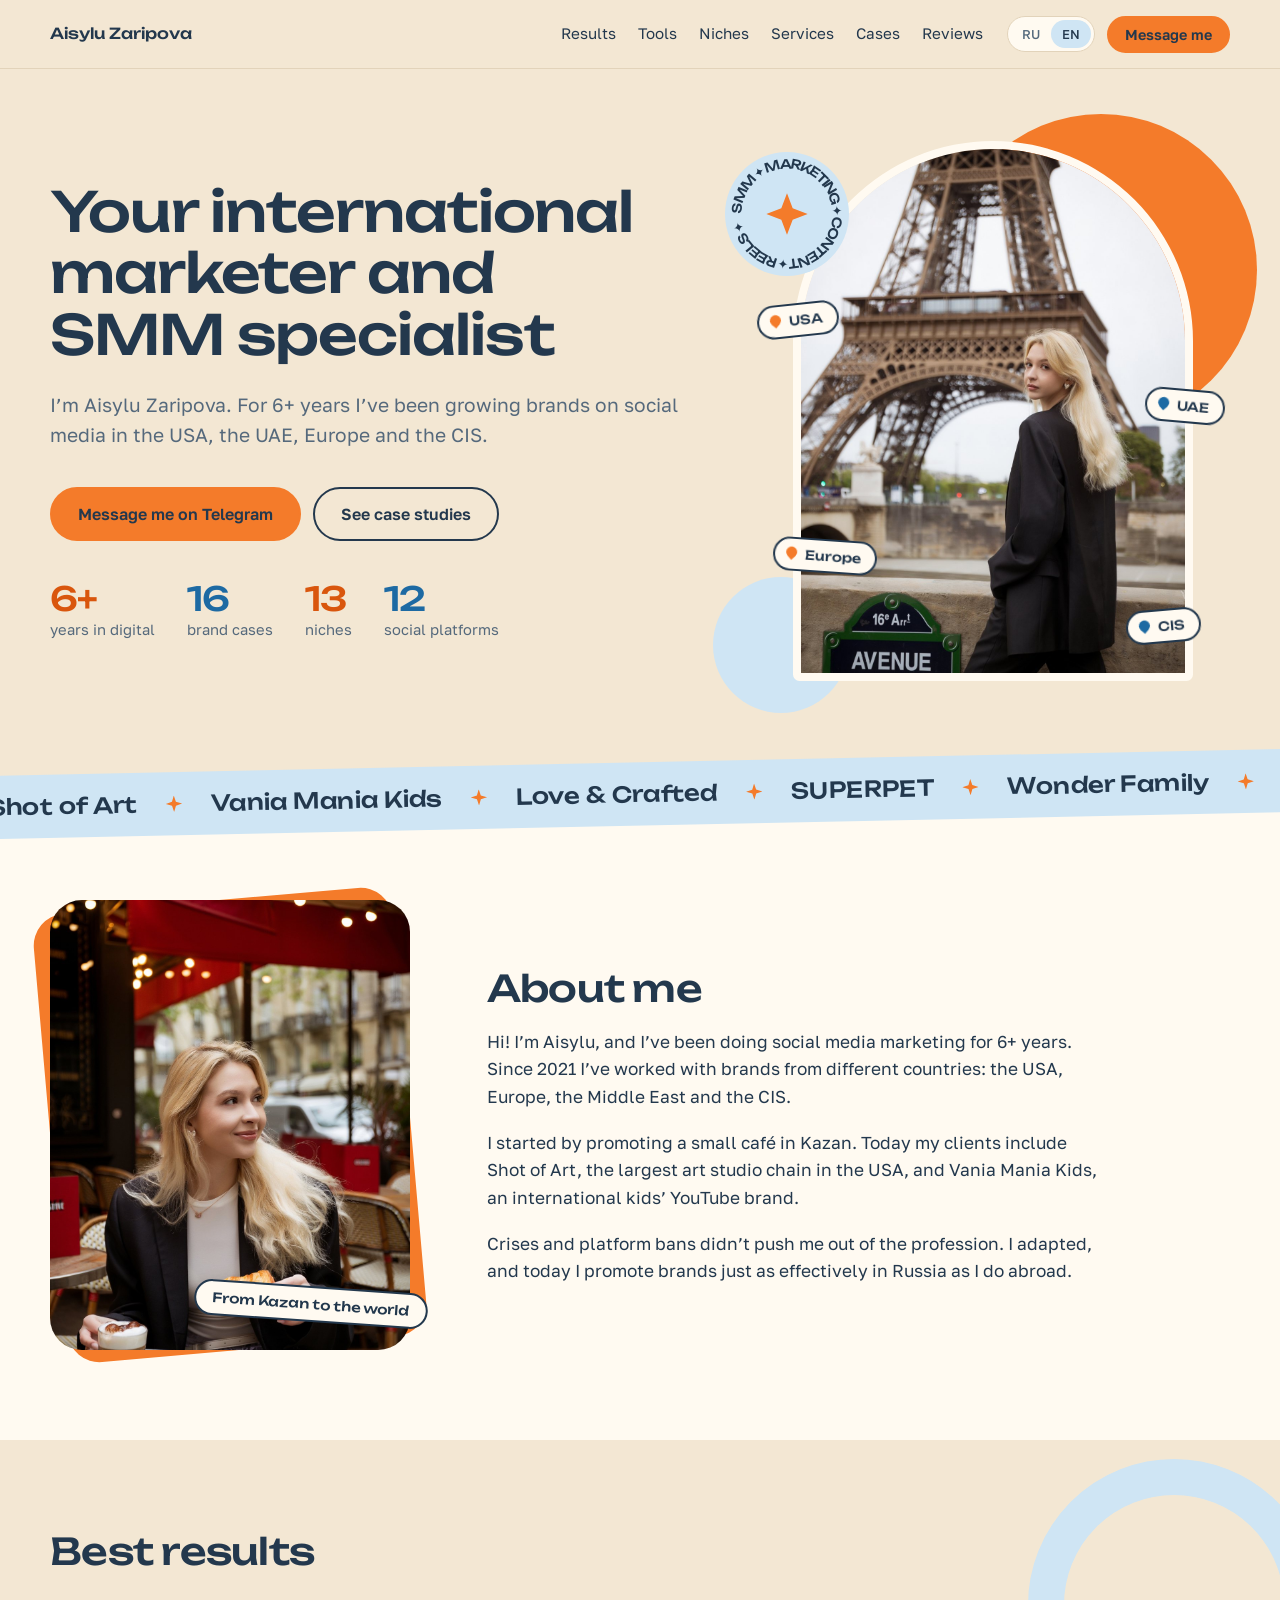
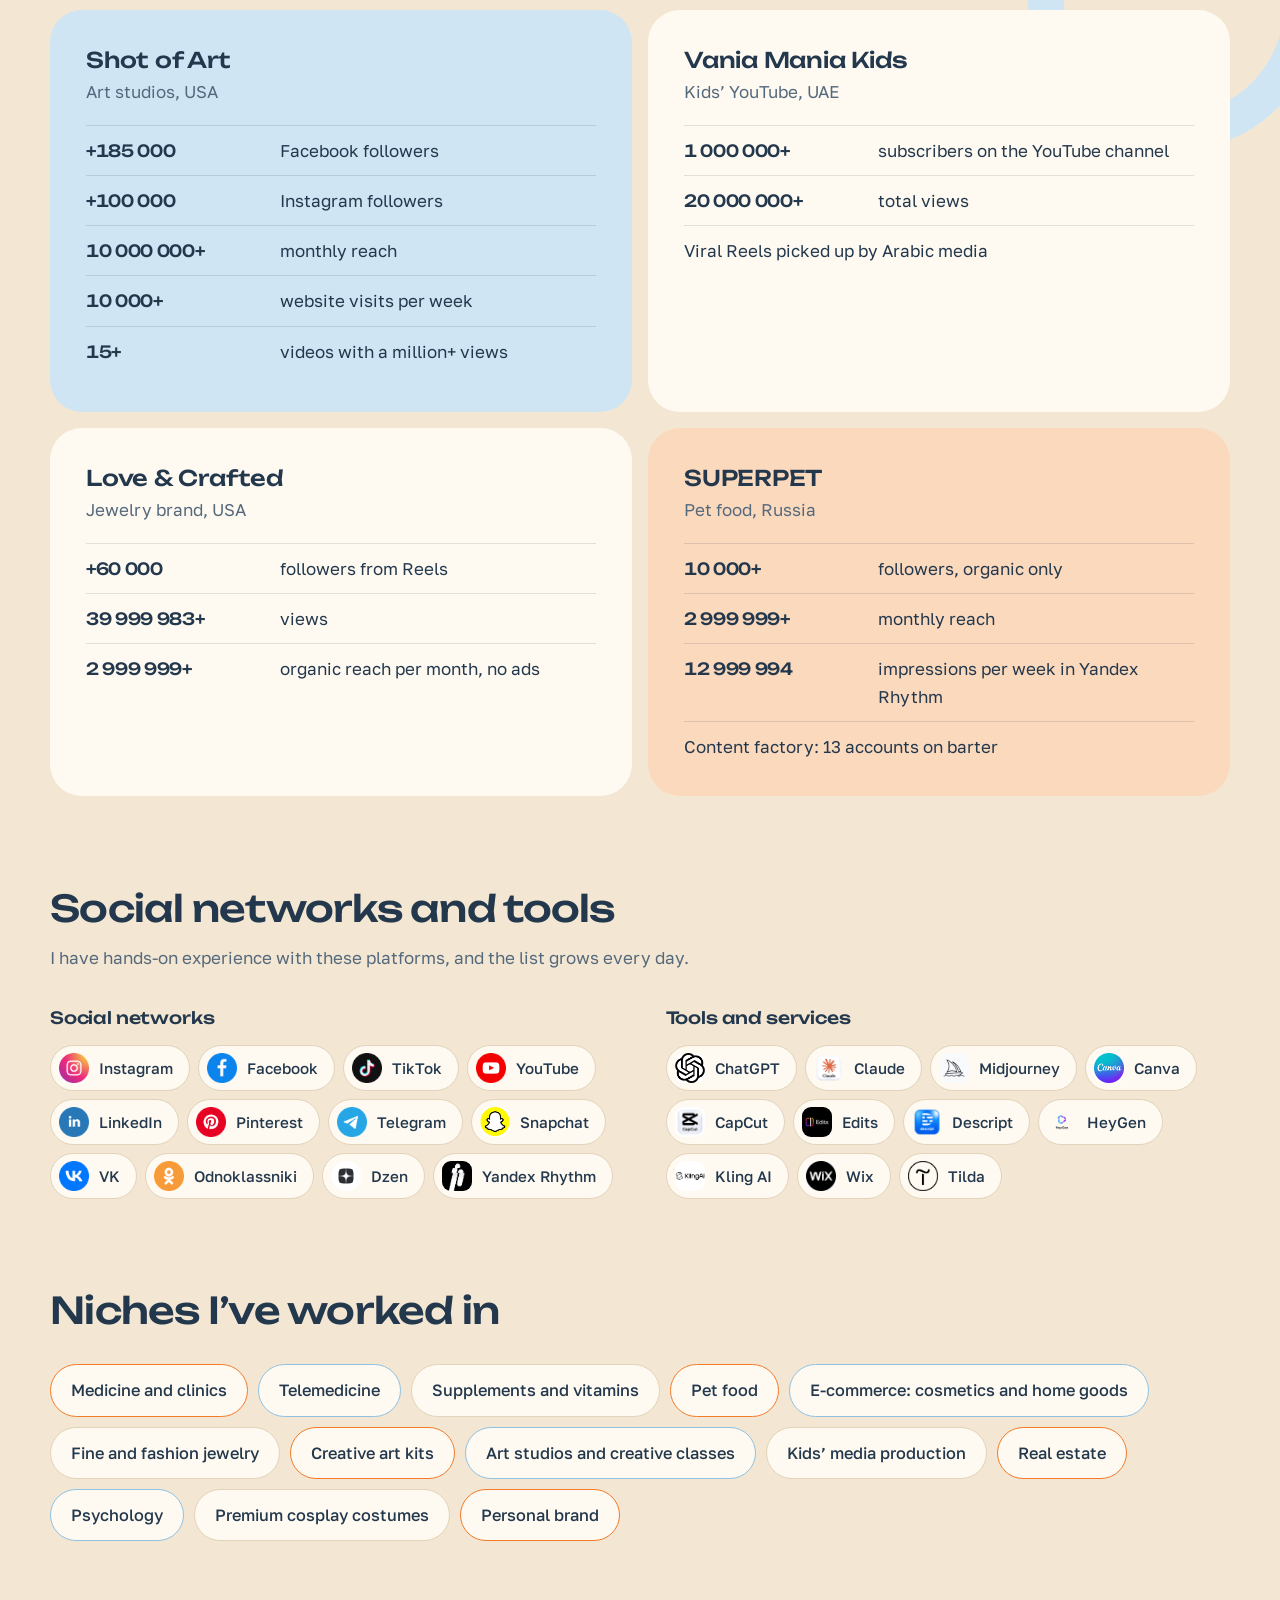
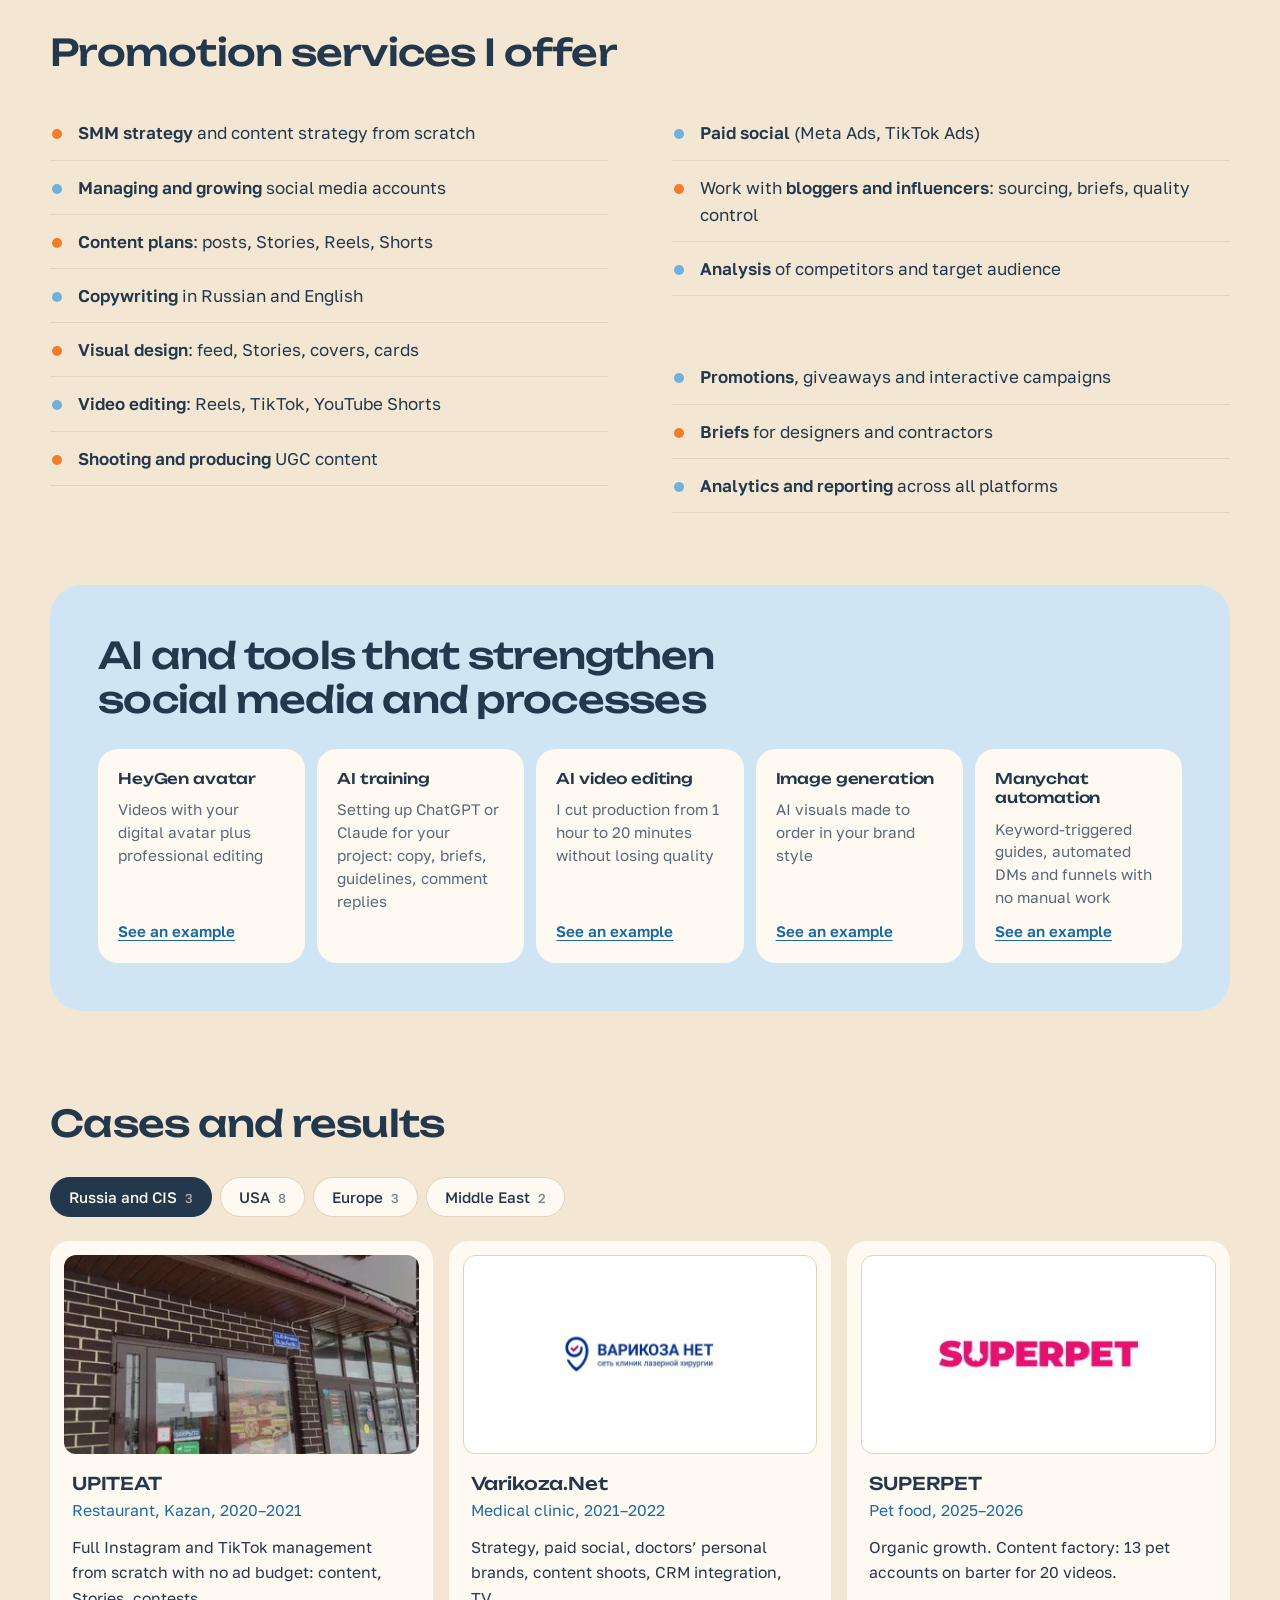
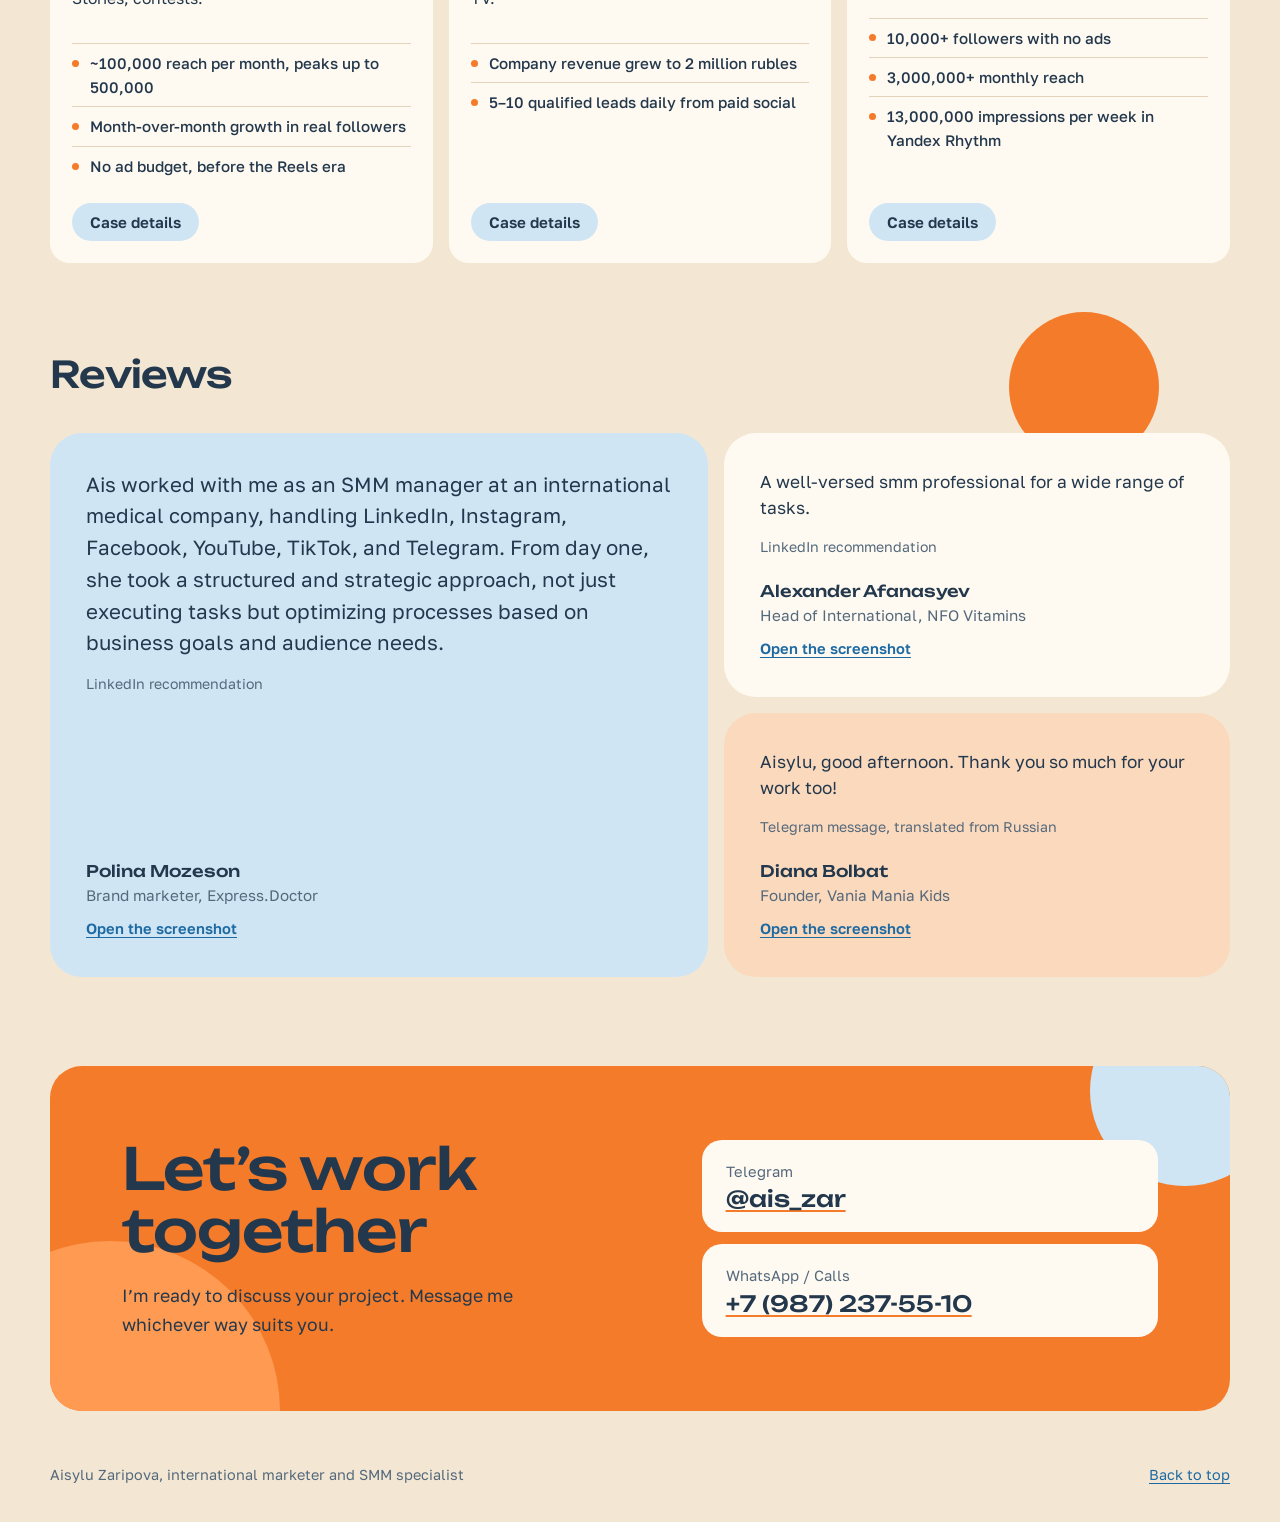
==== commit 754c5f0a: "Add case preview modal and standalone case pages Each case card now opens a preview dialog with key " ====
--- a/index.html
+++ b/index.html
@@ -259,7 +259,8 @@
             <li data-en="Month-over-month growth in real followers">Ежемесячный рост живых подписчиков</li>
             <li data-en="No ad budget, before the Reels era">Без рекламного бюджета, до эпохи Reels</li>
           </ul>
-          <p class="case__links"><a href="https://teletype.in/@ais.zar/6tDZV5hww" target="_blank" rel="noopener" data-en="Read the case">Читать кейс</a></p>
+          <button type="button" class="case__open" data-en="Case details">Подробнее о кейсе</button>
+          <div class="case__extra" hidden><ul class="case__hl"><li data-en="Content plan: 2–3 posts a week and 5 Stories a day">Контент-план: 2–3 поста в неделю и 5 сторис в день</li><li data-en="Content shoots and a profile bio with a clear offer">Съёмка контента и шапка профиля с понятным УТП</li><li data-en="Paid social on up to 1,000 ₽ a month: 1 ₽ per click">Таргет при бюджете до 1 000 ₽ в месяц: 1 ₽ за клик</li><li data-en="TikTok: 700,000+ views and 60,000+ likes">TikTok: 700 000+ просмотров и 60 000+ лайков</li><li data-en="A menu website on Tilda">Сайт с меню на Tilda</li></ul><div class="case__acts"><a class="btn btn--sm" href="cases/upiteat.html" data-en="Read the full case">Читать подробнее</a><a class="btn btn--sm btn--ghost" href="https://teletype.in/@ais.zar/6tDZV5hww" target="_blank" rel="noopener" data-en="View the screenshots">Ознакомиться со скриншотами</a></div></div>
         </article>
         <article class="case">
           <img class="is-logo" src="assets/varikoza.jpg" alt="" loading="lazy">
@@ -270,7 +271,8 @@
             <li data-en="Company revenue grew to 2 million rubles">Доход компании вырос до 2 млн руб.</li>
             <li data-en="5–10 qualified leads daily from paid social">5–10 чистых лидов ежедневно с таргета</li>
           </ul>
-          <p class="case__links"><a href="https://teletype.in/@ais.zar/HyjFCxb4m3S" target="_blank" rel="noopener" data-en="Read the case">Читать кейс</a><a href="https://teletype.in/@ais.zar/6F2Dty42os5" target="_blank" rel="noopener" data-en="Paid social case">Кейс по таргету</a></p>
+          <button type="button" class="case__open" data-en="Case details">Подробнее о кейсе</button>
+          <div class="case__extra" hidden><ul class="case__hl"><li data-en="July package sales grew from 2M to 3.6M ₽">Продажи абонементов за июль выросли с 2 до 3,6 млн ₽</li><li data-en="+100–120 first appointments a month">+100–120 первичных приёмов в месяц</li><li data-en="TV ads on NTV and Rossiya with 11% conversion">ТВ-ролики на НТВ и «Россия», конверсия 11%</li><li data-en="Paid social leads at up to 200 ₽ each">Заявки с таргета не дороже 200 ₽</li><li data-en="Leads passed into Bitrix24">Связка заявок с Bitrix24</li></ul><div class="case__acts"><a class="btn btn--sm" href="cases/varikoza.html" data-en="Read the full case">Читать подробнее</a><a class="btn btn--sm btn--soft" href="cases/varikoza-target.html" data-en="Paid social case">Кейс по таргету</a><a class="btn btn--sm btn--ghost" href="https://teletype.in/@ais.zar/HyjFCxb4m3S" target="_blank" rel="noopener" data-en="View the screenshots">Ознакомиться со скриншотами</a></div></div>
         </article>
         <article class="case">
           <img class="is-logo" src="assets/superpet.jpg" alt="" loading="lazy">
@@ -282,6 +284,8 @@
             <li data-en="3,000,000+ monthly reach">3 000 000+ охват в месяц</li>
             <li data-en="13,000,000 impressions per week in Yandex Rhythm">13 000 000 показов в Яндекс Ритме/нед</li>
           </ul>
+          <button type="button" class="case__open" data-en="Case details">Подробнее о кейсе</button>
+          <div class="case__extra" hidden><div class="case__acts"><a class="btn btn--sm" href="https://t.me/ais_zar" target="_blank" rel="noopener" data-en="Discuss a similar project">Обсудить похожий проект</a></div></div>
         </article>
       </div>
     </div>
@@ -300,7 +304,8 @@
             <li data-en="10M+ monthly reach">10M+ охват ежемесячно</li>
             <li data-en="15+ videos with a million+ views">15+ видео-миллионников</li>
           </ul>
-          <p class="case__links"><a href="https://www.instagram.com/shot_of_art/" target="_blank" rel="noopener">Instagram</a><a href="https://www.facebook.com/shotofart/" target="_blank" rel="noopener">Facebook</a></p>
+          <button type="button" class="case__open" data-en="Case details">Подробнее о кейсе</button>
+          <div class="case__extra" hidden><div class="case__acts"><a class="btn btn--sm btn--ghost" href="https://www.instagram.com/shot_of_art/" target="_blank" rel="noopener">Instagram</a><a class="btn btn--sm btn--ghost" href="https://www.facebook.com/shotofart/" target="_blank" rel="noopener">Facebook</a></div></div>
         </article>
         <article class="case">
           <img src="assets/love-crafted.jpg" alt="" loading="lazy">
@@ -312,7 +317,8 @@
             <li data-en="40M+ views">40M+ просмотров</li>
             <li data-en="3M+ organic reach per month">3M+ органического охвата/мес</li>
           </ul>
-          <p class="case__links"><a href="https://aiszar.notion.site/10-18-Reels-ff0eb9d88bdc4a23a620e999211444d7?pvs=4" target="_blank" rel="noopener" data-en="Read the case">Читать кейс</a></p>
+          <button type="button" class="case__open" data-en="Case details">Подробнее о кейсе</button>
+          <div class="case__extra" hidden><p class="case__note" data-en="The full case with screenshots is on Notion for now.">Полный кейс со скриншотами пока в Notion.</p><div class="case__acts"><a class="btn btn--sm" href="https://aiszar.notion.site/10-18-Reels-ff0eb9d88bdc4a23a620e999211444d7?pvs=4" target="_blank" rel="noopener" data-en="View the screenshots">Ознакомиться со скриншотами</a></div></div>
         </article>
         <article class="case">
           <img class="is-logo" src="assets/wonder-family.jpg" alt="" loading="lazy">
@@ -324,7 +330,8 @@
             <li data-en="+1,400 TikTok followers">+1 400 подписчиков TikTok</li>
             <li data-en="70,000+ Reels views">70 000+ просмотров Reels</li>
           </ul>
-          <p class="case__links"><a href="https://aiszar.notion.site/WonderFamily-2a2ccea2ddbc426194cf7ee28b7f095c?pvs=4" target="_blank" rel="noopener" data-en="Read the case">Читать кейс</a></p>
+          <button type="button" class="case__open" data-en="Case details">Подробнее о кейсе</button>
+          <div class="case__extra" hidden><p class="case__note" data-en="The full case with screenshots is on Notion for now.">Полный кейс со скриншотами пока в Notion.</p><div class="case__acts"><a class="btn btn--sm" href="https://aiszar.notion.site/WonderFamily-2a2ccea2ddbc426194cf7ee28b7f095c?pvs=4" target="_blank" rel="noopener" data-en="View the screenshots">Ознакомиться со скриншотами</a></div></div>
         </article>
         <article class="case">
           <img src="assets/it-arti.jpg" alt="" loading="lazy">
@@ -334,14 +341,16 @@
           <ul>
             <li data-en="Presence built on 6 platforms">Выстроено присутствие на 6 платформах</li>
           </ul>
-          <p class="case__links"><a href="https://aiszar.notion.site/IT-Arti-175488061d8b8000aa42c3791d623094?pvs=4" target="_blank" rel="noopener" data-en="Read the case">Читать кейс</a></p>
+          <button type="button" class="case__open" data-en="Case details">Подробнее о кейсе</button>
+          <div class="case__extra" hidden><p class="case__note" data-en="The full case with screenshots is on Notion for now.">Полный кейс со скриншотами пока в Notion.</p><div class="case__acts"><a class="btn btn--sm" href="https://aiszar.notion.site/IT-Arti-175488061d8b8000aa42c3791d623094?pvs=4" target="_blank" rel="noopener" data-en="View the screenshots">Ознакомиться со скриншотами</a></div></div>
         </article>
         <article class="case">
           <img src="assets/sokolworkshop.jpg" alt="" loading="lazy">
           <h4>Sokolworkshop</h4>
           <p class="case__meta" data-en="Premium cosplay costumes, 2021–2022">Премиум косплей-костюмы, 2021–2022</p>
           <p data-en="Strategy, paid social, bloggers, ambassador program, Reels editing, lead generation for custom costume orders.">Разработка стратегии, таргет, блогеры, программа амбассадоров, монтаж Reels, лидогенерация на пошив костюмов.</p>
-          <p class="case__links"><a href="https://meowing-agustinia-77a.notion.site/Sokolworkshop-SMM-Case-06543d68944c4d68892d35eda1676ea9" target="_blank" rel="noopener" data-en="Case 1">Кейс 1</a><a href="https://aiszar.notion.site/Sokolworkshop-SMM-Case-06543d68944c4d68892d35eda1676ea9?pvs=4" target="_blank" rel="noopener" data-en="Case 2">Кейс 2</a></p>
+          <button type="button" class="case__open" data-en="Case details">Подробнее о кейсе</button>
+          <div class="case__extra" hidden><p class="case__note" data-en="The full case with screenshots is on Notion for now.">Полный кейс со скриншотами пока в Notion.</p><div class="case__acts"><a class="btn btn--sm" href="https://meowing-agustinia-77a.notion.site/Sokolworkshop-SMM-Case-06543d68944c4d68892d35eda1676ea9" target="_blank" rel="noopener" data-en="Screenshots, case 1">Скриншоты, кейс 1</a><a class="btn btn--sm btn--ghost" href="https://aiszar.notion.site/Sokolworkshop-SMM-Case-06543d68944c4d68892d35eda1676ea9?pvs=4" target="_blank" rel="noopener" data-en="Screenshots, case 2">Скриншоты, кейс 2</a></div></div>
         </article>
         <article class="case">
           <img class="is-logo" src="assets/gora.png" alt="" loading="lazy">
@@ -352,21 +361,24 @@
             <li data-en="UGC content, design, video editing">UGC-контент, дизайн, монтаж видео</li>
             <li data-en="Paid social, analytics">Таргетированная реклама, аналитика</li>
           </ul>
-          <p class="case__links"><a href="https://aiszar.notion.site/GORA-Group-aee619d951d24f26a3252ed55b6fbec9?pvs=4" target="_blank" rel="noopener" data-en="Read the case">Читать кейс</a></p>
+          <button type="button" class="case__open" data-en="Case details">Подробнее о кейсе</button>
+          <div class="case__extra" hidden><p class="case__note" data-en="The full case with screenshots is on Notion for now.">Полный кейс со скриншотами пока в Notion.</p><div class="case__acts"><a class="btn btn--sm" href="https://aiszar.notion.site/GORA-Group-aee619d951d24f26a3252ed55b6fbec9?pvs=4" target="_blank" rel="noopener" data-en="View the screenshots">Ознакомиться со скриншотами</a></div></div>
         </article>
         <article class="case">
           <img src="assets/imstick.jpg" alt="" loading="lazy">
           <h4>IMStick</h4>
           <p class="case__meta" data-en="Phone holder, 2022">Держатель для телефона, 2022</p>
           <p data-en="Product content, marketing campaign launches, Reels and Stories, teamwork.">Создание контента с продуктом, запуск маркетинговых кампаний, Reels и Stories, работа с командой.</p>
-          <p class="case__req" data-en="Detailed case on request">Подробный кейс по запросу</p>
+          <button type="button" class="case__open" data-en="Case details">Подробнее о кейсе</button>
+          <div class="case__extra" hidden><p class="case__note" data-en="The detailed case is available on request.">Подробный кейс доступен по запросу.</p><div class="case__acts"><a class="btn btn--sm" href="https://t.me/ais_zar" target="_blank" rel="noopener" data-en="Request the case on Telegram">Запросить кейс в Telegram</a></div></div>
         </article>
         <article class="case">
           <img src="assets/bee-kind.jpg" alt="" loading="lazy">
           <h4>Bee kind</h4>
           <p class="case__meta" data-en="Jewelry brand, 2021–2022">Ювелирный бренд, 2021–2022</p>
           <p data-en="Content strategy for a jewelry brand. Feed design, content plan, themed content for Facebook.">Контент-стратегия бренда украшений. Дизайн ленты, контент-план, тематический контент для Facebook.</p>
-          <p class="case__req" data-en="Detailed case on request">Подробный кейс по запросу</p>
+          <button type="button" class="case__open" data-en="Case details">Подробнее о кейсе</button>
+          <div class="case__extra" hidden><p class="case__note" data-en="The detailed case is available on request.">Подробный кейс доступен по запросу.</p><div class="case__acts"><a class="btn btn--sm" href="https://t.me/ais_zar" target="_blank" rel="noopener" data-en="Request the case on Telegram">Запросить кейс в Telegram</a></div></div>
         </article>
       </div>
     </div>
@@ -379,7 +391,8 @@
           <h4>NFO vitamins</h4>
           <p class="case__meta" data-en="Supplements and vitamins, UK and Germany, 2024">БАДы и витамины, UK и Германия, 2024</p>
           <p data-en="Localized strategies for the UK and Germany. UGC in English, paid social, a 21-day challenge, influencers.">Локализованные стратегии для UK и Германии. UGC на английском, таргет, 21-дневный челлендж, инфлюенсеры.</p>
-          <p class="case__links"><a href="https://aiszar.notion.site/NFO-vitamins-54bd11b4c0194d8387f783c5fae2a868?pvs=4" target="_blank" rel="noopener" data-en="Read the case">Читать кейс</a></p>
+          <button type="button" class="case__open" data-en="Case details">Подробнее о кейсе</button>
+          <div class="case__extra" hidden><p class="case__note" data-en="The full case with screenshots is on Notion for now.">Полный кейс со скриншотами пока в Notion.</p><div class="case__acts"><a class="btn btn--sm" href="https://aiszar.notion.site/NFO-vitamins-54bd11b4c0194d8387f783c5fae2a868?pvs=4" target="_blank" rel="noopener" data-en="View the screenshots">Ознакомиться со скриншотами</a></div></div>
         </article>
         <article class="case">
           <img class="is-logo" src="assets/express-doctor.png" alt="" loading="lazy">
@@ -392,14 +405,16 @@
             <li data-en="YouTube: 1,007 subscribers">YouTube: 1 007 подписчиков</li>
             <li data-en="Website: 20,000+ UTM clicks">Сайт: 20 000+ переходов по UTM</li>
           </ul>
-          <p class="case__links"><a href="https://aiszar.notion.site/Express-Doctor-175488061d8b8099b59fe4d097ef4089?pvs=4" target="_blank" rel="noopener" data-en="Read the case">Читать кейс</a></p>
+          <button type="button" class="case__open" data-en="Case details">Подробнее о кейсе</button>
+          <div class="case__extra" hidden><p class="case__note" data-en="The full case with screenshots is on Notion for now.">Полный кейс со скриншотами пока в Notion.</p><div class="case__acts"><a class="btn btn--sm" href="https://aiszar.notion.site/Express-Doctor-175488061d8b8099b59fe4d097ef4089?pvs=4" target="_blank" rel="noopener" data-en="View the screenshots">Ознакомиться со скриншотами</a></div></div>
         </article>
         <article class="case">
           <img class="is-logo" src="assets/homeinq.jpg" alt="" loading="lazy">
           <h4>Homeinq</h4>
           <p class="case__meta" data-en="Real estate, Georgia, 2024">Недвижимость, Грузия, 2024</p>
           <p data-en="Setting up two accounts from scratch: the agency and the platform. Positioning, messaging, communication strategy. Launch only.">Упаковка двух аккаунтов с нуля — агентство и платформа. Позиционирование, смыслы, коммуникационная стратегия. Только запуск.</p>
-          <p class="case__req" data-en="Detailed case on request">Подробный кейс по запросу</p>
+          <button type="button" class="case__open" data-en="Case details">Подробнее о кейсе</button>
+          <div class="case__extra" hidden><p class="case__note" data-en="The detailed case is available on request.">Подробный кейс доступен по запросу.</p><div class="case__acts"><a class="btn btn--sm" href="https://t.me/ais_zar" target="_blank" rel="noopener" data-en="Request the case on Telegram">Запросить кейс в Telegram</a></div></div>
         </article>
       </div>
     </div>
@@ -417,7 +432,8 @@
             <li data-en="20M+ total views">20M+ суммарных просмотров</li>
             <li data-en="Viral Reels picked up by Arabic media">Вирусные Reels в арабских медиа</li>
           </ul>
-          <p class="case__links"><a href="https://aiszar.notion.site/Vania-Mania-kids-c7e1dcb4921142a7b126e4dfafd4d53d?pvs=4" target="_blank" rel="noopener" data-en="Read the case">Читать кейс</a><a href="https://www.instagram.com/vaniamaniakids?igsh=MW9vczA2Ym1tMTF3cQ==" target="_blank" rel="noopener">Instagram</a><a href="https://youtube.com/@vaniamaniakids?si=QNTkQWsyXNyLqBKD" target="_blank" rel="noopener">YouTube</a><a href="https://www.tiktok.com/@vaniamaniakids?_r=1&amp;_t=ZS-95kMur4YKPa" target="_blank" rel="noopener">TikTok</a></p>
+          <button type="button" class="case__open" data-en="Case details">Подробнее о кейсе</button>
+          <div class="case__extra" hidden><p class="case__note" data-en="The full case with screenshots is on Notion for now.">Полный кейс со скриншотами пока в Notion.</p><div class="case__acts"><a class="btn btn--sm" href="https://aiszar.notion.site/Vania-Mania-kids-c7e1dcb4921142a7b126e4dfafd4d53d?pvs=4" target="_blank" rel="noopener" data-en="View the screenshots">Ознакомиться со скриншотами</a><a class="btn btn--sm btn--ghost" href="https://www.instagram.com/vaniamaniakids?igsh=MW9vczA2Ym1tMTF3cQ==" target="_blank" rel="noopener">Instagram</a><a class="btn btn--sm btn--ghost" href="https://youtube.com/@vaniamaniakids?si=QNTkQWsyXNyLqBKD" target="_blank" rel="noopener">YouTube</a><a class="btn btn--sm btn--ghost" href="https://www.tiktok.com/@vaniamaniakids?_r=1&amp;_t=ZS-95kMur4YKPa" target="_blank" rel="noopener">TikTok</a></div></div>
         </article>
         <article class="case">
           <img src="assets/zila.jpg" alt="" loading="lazy">
@@ -428,7 +444,8 @@
             <li data-en="Visuals in Russian and English">Визуалы на русском и английском</li>
             <li data-en="Video editing, managing 6 platforms">Монтаж видео, ведение 6 площадок</li>
           </ul>
-          <p class="case__req" data-en="Detailed case on request">Подробный кейс по запросу</p>
+          <button type="button" class="case__open" data-en="Case details">Подробнее о кейсе</button>
+          <div class="case__extra" hidden><p class="case__note" data-en="The detailed case is available on request.">Подробный кейс доступен по запросу.</p><div class="case__acts"><a class="btn btn--sm" href="https://t.me/ais_zar" target="_blank" rel="noopener" data-en="Request the case on Telegram">Запросить кейс в Telegram</a></div></div>
         </article>
       </div>
     </div>
@@ -499,6 +516,20 @@
 
 </main>
 
+<dialog class="cmodal" aria-labelledby="cmodal-title">
+  <div class="cmodal__in">
+    <button type="button" class="cmodal__close" aria-label="Закрыть" data-en-aria-label="Close">×</button>
+    <div class="cmodal__media"><img src="" alt=""></div>
+    <div class="cmodal__body">
+      <p class="cmodal__meta"></p>
+      <h3 id="cmodal-title"></h3>
+      <p class="cmodal__desc"></p>
+      <div class="cmodal__list"></div>
+      <div class="cmodal__extra"></div>
+    </div>
+  </div>
+</dialog>
+
 <footer class="foot">
   <div class="wrap foot__in">
     <span data-en="Aisylu Zaripova, international marketer and SMM specialist">Айсылу Зарипова, международный маркетолог и SMM-специалист</span>
--- a/styles.css
+++ b/styles.css
@@ -311,3 +311,132 @@
   .facts { display: grid; grid-template-columns: 1fr 1fr; }
 }
 html, body { overflow-x: clip; }
+
+/* ---------- Case cards: details button ---------- */
+.case > ul, .case > p:not([class]) { margin-bottom: 18px; }
+.case > ul { margin-bottom: 18px; }
+.case__open { margin-top: auto; align-self: flex-start; font: 600 .95rem var(--body); color: var(--ink); background: var(--sky); border: 0; border-radius: 999px; padding: 10px 18px; cursor: pointer; transition: background .2s, transform .2s; }
+.case__open:hover { background: var(--sun); transform: translateY(-2px); }
+.case img { cursor: pointer; }
+.btn--soft { background: var(--sky); border-color: var(--sky); }
+.btn--soft:hover { background: #b9daf0; border-color: #b9daf0; }
+
+/* ---------- Case preview modal ---------- */
+html.is-modal { overflow: hidden; }
+.cmodal { border: 0; padding: 0; border-radius: var(--r-lg); background: var(--paper); color: var(--ink); width: min(900px, 100% - 32px); max-width: none; max-height: min(88vh, 780px); overflow: hidden; box-shadow: 0 40px 80px -30px rgba(35, 56, 77, .5); }
+.cmodal::backdrop { background: rgba(35, 56, 77, .45); backdrop-filter: blur(4px); }
+.cmodal__in { position: relative; display: grid; grid-template-columns: .85fr 1.15fr; max-height: min(88vh, 780px); overflow: auto; overscroll-behavior: contain; }
+.cmodal__media { background: var(--sky); position: sticky; top: 0; align-self: stretch; min-height: 320px; }
+.cmodal__media img { width: 100%; height: 100%; object-fit: cover; }
+.cmodal__media.is-logo { background: #fff; display: grid; place-items: center; padding: 40px; border-right: 1px solid var(--line); }
+.cmodal__media.is-logo img { height: auto; max-height: 220px; object-fit: contain; }
+.cmodal__body { padding: clamp(24px, 4vw, 44px); display: flex; flex-direction: column; gap: 14px; min-width: 0; }
+.cmodal__meta { color: var(--sky-deep); font-size: .92rem; padding-right: 48px; }
+.cmodal h3 { font: 500 clamp(1.4rem, 3vw, 2rem)/1.15 var(--display); letter-spacing: -0.02em; }
+.cmodal__desc { font-size: 1.02rem; }
+.cmodal ul li { position: relative; padding: 8px 0 8px 20px; border-top: 1px solid var(--line); font-weight: 500; }
+.cmodal ul li::before { content: ''; position: absolute; left: 0; top: 1.05em; width: 8px; height: 8px; border-radius: 50%; background: var(--sun); }
+.case__note { color: var(--ink-soft); font-size: .95rem; }
+.case__acts { display: flex; flex-wrap: wrap; gap: 8px; margin-top: 6px; }
+.cmodal__close { position: absolute; top: 14px; right: 14px; width: 44px; height: 44px; border-radius: 50%; border: 0; background: var(--paper); color: var(--ink); font: 400 1.7rem/1 var(--body); cursor: pointer; z-index: 3; box-shadow: 0 4px 14px rgba(35, 56, 77, .18); }
+.cmodal__close:hover { background: var(--sun); }
+@media (prefers-reduced-motion: no-preference) {
+  .cmodal[open] { animation: modal-in .4s cubic-bezier(.2, .8, .2, 1); }
+  .cmodal[open]::backdrop { animation: fade .3s ease; }
+  .lightbox[open] { animation: fade .25s ease; }
+}
+@keyframes modal-in { from { opacity: 0; transform: translateY(24px) scale(.97); } }
+@keyframes fade { from { opacity: 0; } }
+@media (max-width: 720px) {
+  .cmodal { width: calc(100% - 20px); max-height: 92vh; }
+  .cmodal__in { grid-template-columns: 1fr; max-height: 92vh; }
+  .cmodal__media { position: static; min-height: 0; height: 190px; }
+  .cmodal__media.is-logo { border-right: 0; border-bottom: 1px solid var(--line); padding: 24px; }
+  .cmodal__media.is-logo img { max-height: 130px; }
+  .case__acts .btn { width: 100%; }
+}
+
+/* ---------- Case page ---------- */
+.chero { padding-block: clamp(28px, 5vw, 64px) clamp(32px, 5vw, 56px); overflow: hidden; }
+.chero__in { display: grid; grid-template-columns: 1.2fr .8fr; gap: clamp(28px, 5vw, 72px); align-items: center; }
+.back { display: inline-flex; align-items: center; gap: 8px; color: var(--ink); font-weight: 500; text-decoration: none; padding: 8px 16px 8px 12px; border: 1px solid var(--line); border-radius: 999px; background: var(--paper); }
+.back::before { content: ''; width: 8px; height: 8px; border-left: 2px solid currentColor; border-bottom: 2px solid currentColor; transform: rotate(45deg); }
+.back:hover { border-color: var(--ink); color: var(--ink); }
+.chero__meta { margin-top: 28px; color: var(--sky-deep); font-weight: 500; }
+.chero h1 { margin-top: 10px; font-size: clamp(2rem, 5vw, 3.6rem); }
+.chero__lead { margin-top: 18px; font-size: clamp(1.05rem, 1.5vw, 1.2rem); color: var(--ink-soft); max-width: 36em; }
+.chero__cta { margin-top: 28px; display: flex; flex-wrap: wrap; gap: 12px; }
+.chero__pic { position: relative; }
+.chero__pic img { position: relative; width: 100%; aspect-ratio: 4 / 3; object-fit: cover; border-radius: var(--r-lg); border: 8px solid var(--paper); background: #fff; }
+.chero__pic img.is-logo { object-fit: contain; padding: 40px; }
+.chero__sun { position: absolute; width: 60%; aspect-ratio: 1; border-radius: 50%; background: var(--sun); right: -14%; top: -18%; }
+.cnums { margin-top: clamp(32px, 5vw, 56px); display: grid; grid-template-columns: repeat(4, 1fr); gap: 12px; }
+.cnums li { background: var(--paper); border-radius: var(--r-md); padding: 20px 22px; display: grid; gap: 6px; align-content: start; }
+.cnums li:nth-child(1) { background: var(--sky); }
+.cnums li:nth-child(4) { background: var(--sun-soft); }
+.cnums b { font: 500 clamp(1.3rem, 2.4vw, 1.8rem)/1.1 var(--display); letter-spacing: -0.03em; }
+.cnums span { color: var(--ink-soft); font-size: .95rem; line-height: 1.4; }
+
+.prose { width: min(760px, 100% - 40px); background: var(--paper); border-radius: var(--r-lg); padding: clamp(24px, 5vw, 56px); font-size: 1.06rem; line-height: 1.7; }
+.prose > * + * { margin-top: 1em; }
+.prose h2 { font-size: clamp(1.3rem, 2.4vw, 1.7rem); max-width: none; margin-top: 1.8em; }
+.prose h3 { font-size: 1.15rem; margin-top: 1.6em; }
+.prose > h2:first-child, .prose > h3:first-child, .lang-note + h2, .lang-note + h3 { margin-top: 0; }
+.prose ul, .prose ol { display: grid; gap: 8px; }
+.prose ul li { position: relative; padding-left: 22px; }
+.prose ul li::before { content: ''; position: absolute; left: 2px; top: .7em; width: 8px; height: 8px; border-radius: 50%; background: var(--sun); }
+.prose ol { padding-left: 1.4em; list-style: decimal; }
+.prose ol li::marker { color: var(--sun-deep); font-weight: 600; }
+.prose a { overflow-wrap: anywhere; }
+.prose b { font-weight: 600; }
+.lang-note { background: var(--sky); border-radius: var(--r-md); padding: 14px 18px; font-size: .95rem; }
+.lang-note:empty { display: none; }
+.lang-note:empty + * { margin-top: 0; }
+.shots-note { margin-top: 2.2em !important; display: flex; align-items: center; justify-content: space-between; gap: 16px 24px; flex-wrap: wrap; background: var(--sun-soft); border-radius: var(--r-md); padding: 22px 24px; line-height: 1.5; }
+.shots-note b { font: 500 1.05rem var(--display); }
+.shots-note p { margin-top: 4px; color: var(--ink-soft); font-size: .95rem; max-width: 34em; }
+.shots-note .btn { background: var(--paper); }
+
+.gallery { display: grid; grid-template-columns: repeat(auto-fill, minmax(200px, 1fr)); gap: 12px; }
+.gallery--tall { grid-template-columns: repeat(auto-fill, minmax(150px, 1fr)); }
+.gallery--one { grid-template-columns: 1fr; }
+.gallery--tall.gallery--one { grid-template-columns: minmax(0, 300px); }
+.shot { padding: 0; border: 1px solid var(--line); border-radius: 12px; overflow: hidden; background: #fff; cursor: zoom-in; display: block; }
+.shot img { width: 100%; height: auto; display: block; }
+.lightbox { border: 0; padding: 0; background: transparent; max-width: 94vw; max-height: 92vh; }
+.lightbox::backdrop { background: rgba(35, 56, 77, .8); }
+.lightbox img { max-width: 94vw; max-height: 92vh; border-radius: 12px; }
+.lightbox__close { position: fixed; top: 16px; right: 16px; width: 44px; height: 44px; border-radius: 50%; border: 0; background: var(--paper); font-size: 1.7rem; cursor: pointer; }
+
+.more { padding-block: 0 clamp(48px, 7vw, 96px); }
+.more__list { margin: 28px 0 32px; display: grid; grid-template-columns: repeat(3, 1fr); gap: 16px; }
+.more__list a { display: grid; gap: 4px; background: var(--paper); border-radius: var(--r-md); padding: 12px 12px 20px; color: var(--ink); text-decoration: none; transition: transform .25s cubic-bezier(.2, .7, .2, 1), box-shadow .25s; }
+.more__list a:hover { transform: translateY(-6px); box-shadow: 0 24px 40px -24px rgba(35, 56, 77, .35); color: var(--ink); }
+.more__list img { aspect-ratio: 16 / 9; width: 100%; object-fit: contain; background: #fff; border-radius: 10px; border: 1px solid var(--line); margin-bottom: 12px; }
+.more__list b { font: 500 1.05rem var(--display); padding-inline: 8px; }
+.more__list span { color: var(--sky-deep); font-size: .92rem; padding-inline: 8px; }
+
+@media (max-width: 900px) {
+  .chero__in { grid-template-columns: 1fr; }
+  .chero__pic { max-width: 440px; }
+  .cnums { grid-template-columns: repeat(2, 1fr); }
+  .more__list { grid-template-columns: 1fr 1fr; }
+}
+@media (max-width: 640px) {
+  .prose { width: calc(100% - 24px); padding: 24px 18px; font-size: 1rem; }
+  .more__list { grid-template-columns: 1fr; }
+  .chero__cta .btn { width: 100%; }
+}
+
+/* Screenshot placeholders inside a case */
+.shotref { display: flex; gap: 16px; align-items: flex-start; background: var(--sand); border: 1px dashed #d8c3a1; border-radius: var(--r-md); padding: 16px 18px; margin-block: 1.2em; }
+.shotref__ic { flex: none; width: 44px; height: 44px; border-radius: 12px; background:
+  radial-gradient(circle at 70% 32%, var(--sun) 0 5px, transparent 6px),
+  linear-gradient(135deg, transparent 55%, var(--sky-deep) 56% 70%, transparent 71%) 0 6px / 100% 100% no-repeat,
+  var(--sky); position: relative; overflow: hidden; }
+.shotref__ic::after { content: ''; position: absolute; left: -6px; bottom: -10px; width: 34px; height: 24px; background: var(--sky-deep); transform: rotate(40deg); border-radius: 4px; }
+.shotref--video .shotref__ic { background: var(--sun-soft); }
+.shotref--video .shotref__ic::after { left: 16px; top: 13px; width: 0; height: 0; background: none; border-radius: 0; transform: none; border-left: 14px solid var(--sun-deep); border-top: 9px solid transparent; border-bottom: 9px solid transparent; }
+.shotref figcaption { display: grid; gap: 6px; font-size: .95rem; line-height: 1.55; color: var(--ink-soft); min-width: 0; }
+.shotref figcaption p { margin: 0; }
+.shotref__link { font-weight: 600; justify-self: start; }
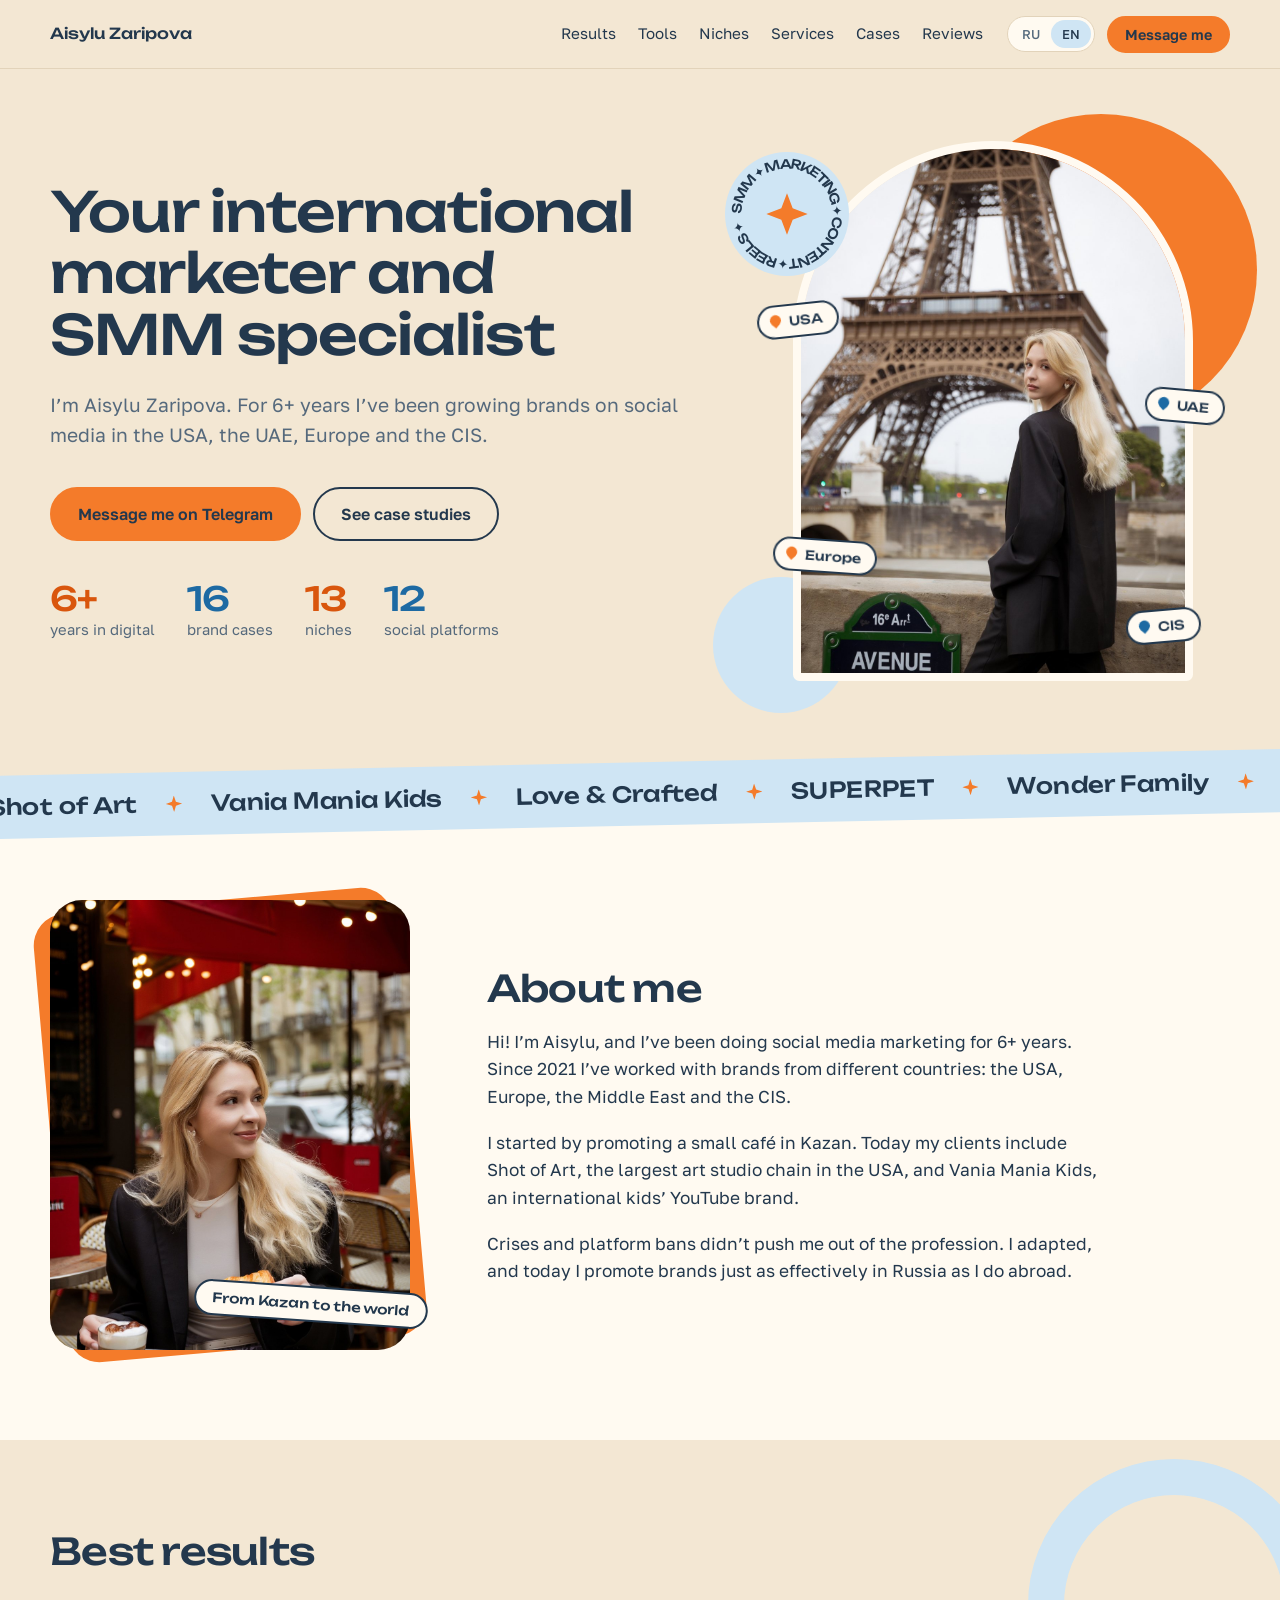
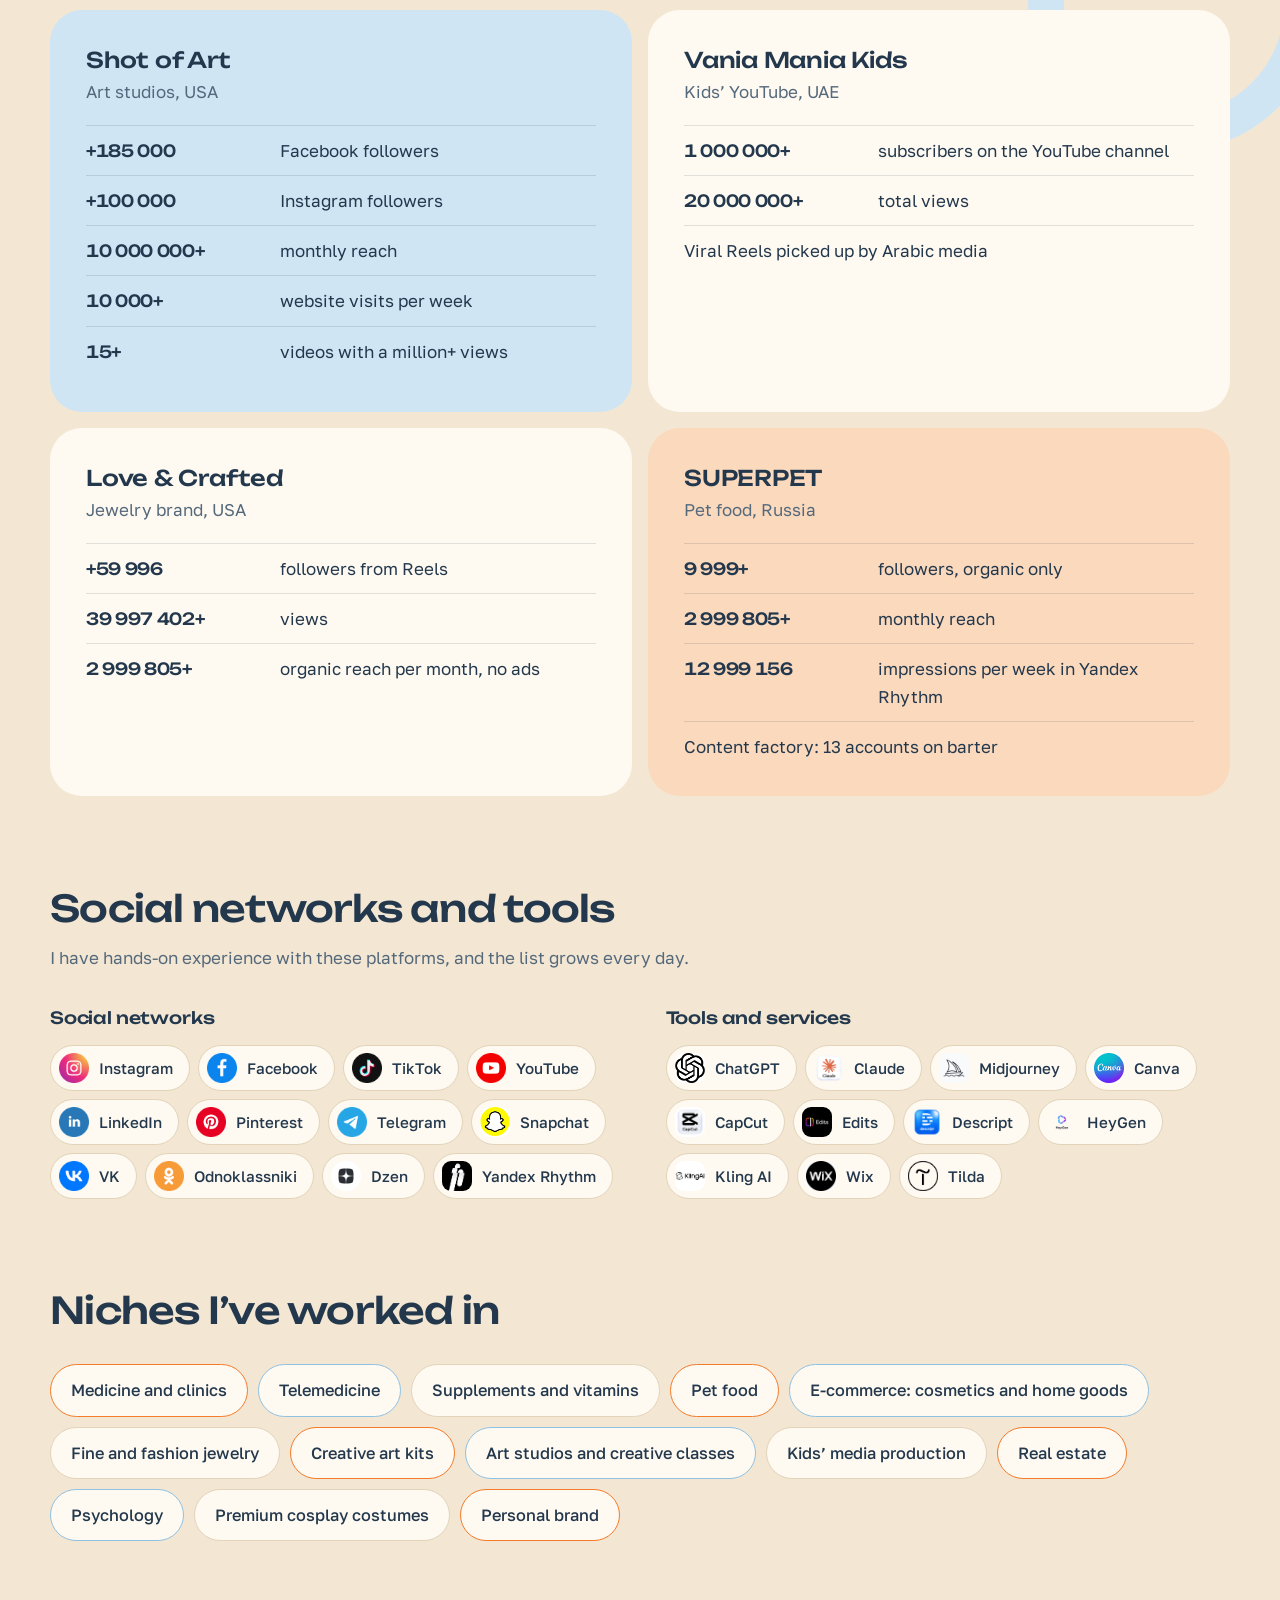
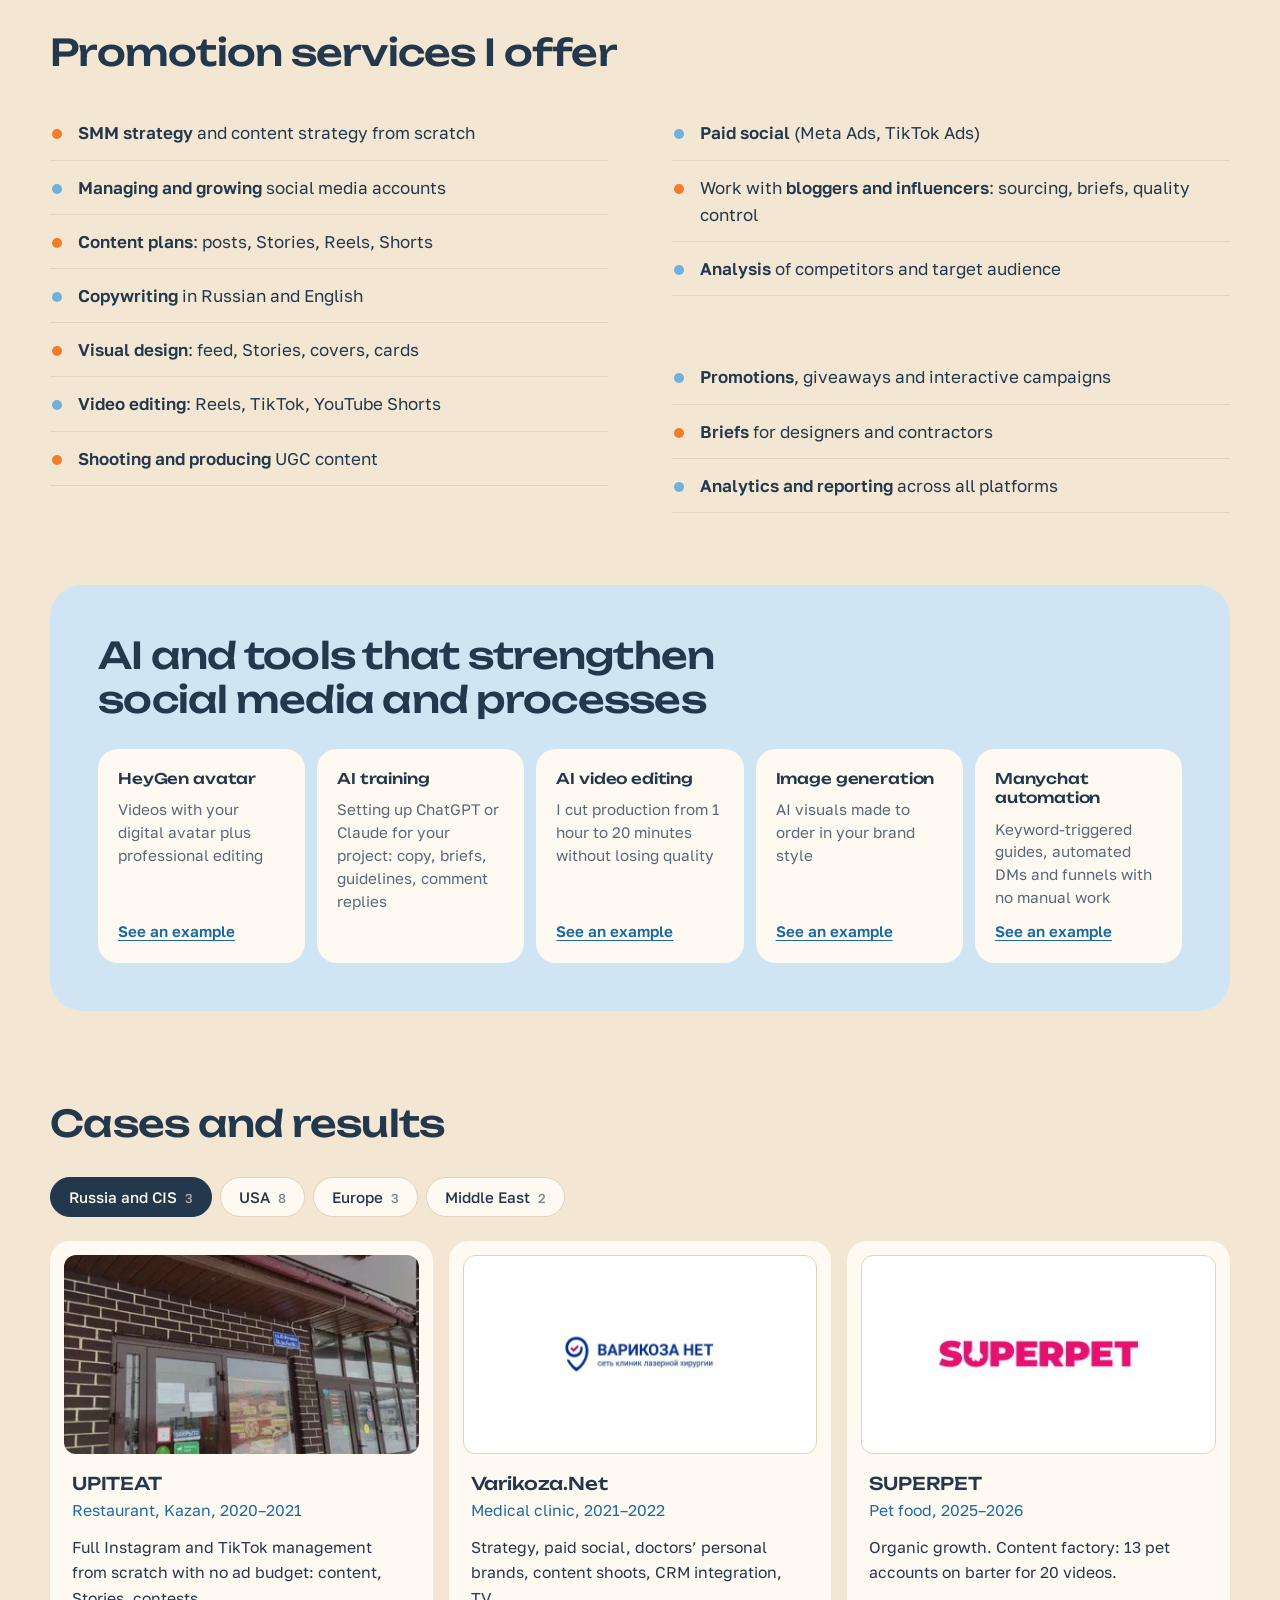
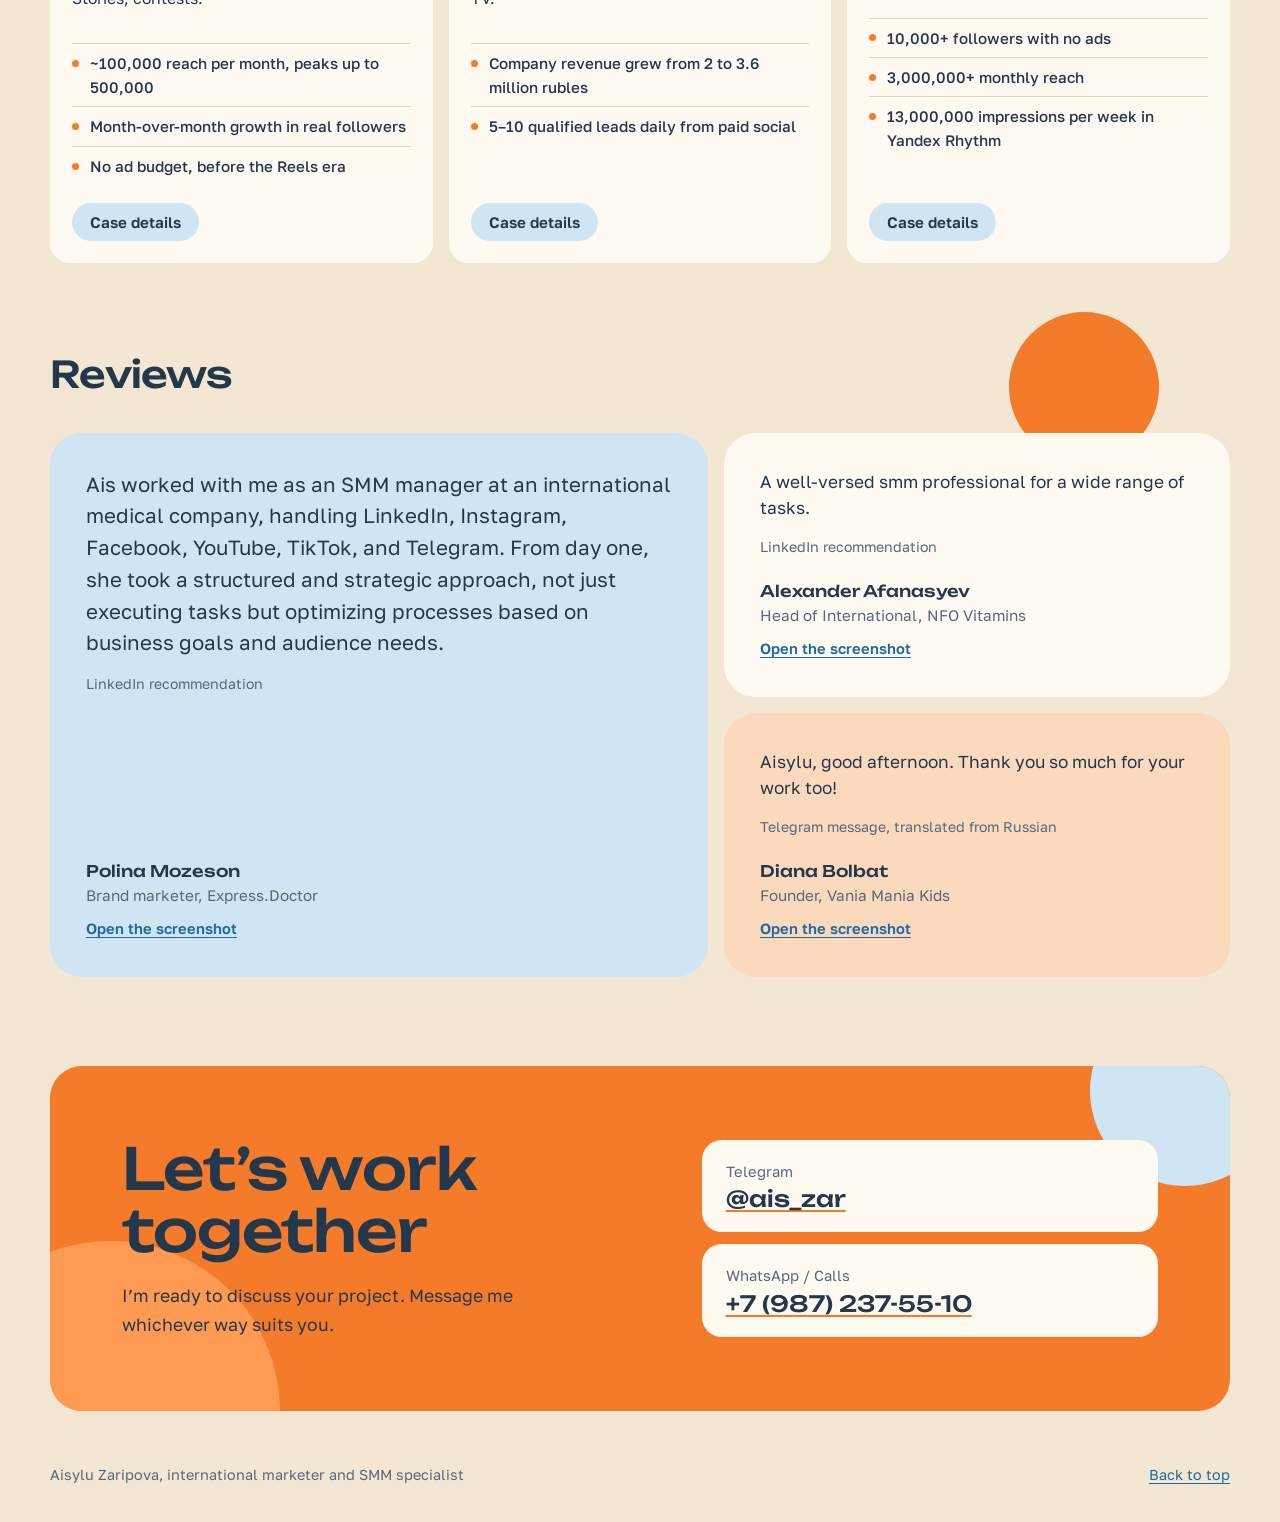
==== commit 58a0831e: "Update Varikoza revenue figure and link SUPERPET and Shot of Art cases Co-Authored-By: Claude Opus 5" ====
--- a/index.html
+++ b/index.html
@@ -268,7 +268,7 @@
           <p class="case__meta" data-en="Medical clinic, 2021–2022">Медицинская клиника, 2021–2022</p>
           <p data-en="Strategy, paid social, doctors’ personal brands, content shoots, CRM integration, TV.">Стратегия, таргет, личный бренд врачей, съёмка контента, связка с CRM, ТВ.</p>
           <ul>
-            <li data-en="Company revenue grew to 2 million rubles">Доход компании вырос до 2 млн руб.</li>
+            <li data-en="Company revenue grew from 2 to 3.6 million rubles">Доход компании вырос с 2 до 3,6 млн руб.</li>
             <li data-en="5–10 qualified leads daily from paid social">5–10 чистых лидов ежедневно с таргета</li>
           </ul>
           <button type="button" class="case__open" data-en="Case details">Подробнее о кейсе</button>
@@ -285,7 +285,7 @@
             <li data-en="13,000,000 impressions per week in Yandex Rhythm">13 000 000 показов в Яндекс Ритме/нед</li>
           </ul>
           <button type="button" class="case__open" data-en="Case details">Подробнее о кейсе</button>
-          <div class="case__extra" hidden><div class="case__acts"><a class="btn btn--sm" href="https://t.me/ais_zar" target="_blank" rel="noopener" data-en="Discuss a similar project">Обсудить похожий проект</a></div></div>
+          <div class="case__extra" hidden><div class="case__acts"><a class="btn btn--sm" href="https://smm-pet-ais.vercel.app/" target="_blank" rel="noopener" data-en="Read the case">Читать кейс</a><a class="btn btn--sm btn--ghost" href="https://t.me/ais_zar" target="_blank" rel="noopener" data-en="Discuss a similar project">Обсудить похожий проект</a></div></div>
         </article>
       </div>
     </div>
@@ -305,7 +305,7 @@
             <li data-en="15+ videos with a million+ views">15+ видео-миллионников</li>
           </ul>
           <button type="button" class="case__open" data-en="Case details">Подробнее о кейсе</button>
-          <div class="case__extra" hidden><div class="case__acts"><a class="btn btn--sm btn--ghost" href="https://www.instagram.com/shot_of_art/" target="_blank" rel="noopener">Instagram</a><a class="btn btn--sm btn--ghost" href="https://www.facebook.com/shotofart/" target="_blank" rel="noopener">Facebook</a></div></div>
+          <div class="case__extra" hidden><div class="case__acts"><a class="btn btn--sm" href="https://docs.google.com/document/d/1qlXpNnBKLZ_k2zMXOekeyoyA1AlPmU38p1qWFVOIaxQ/edit?tab=t.0" target="_blank" rel="noopener" data-en="Read the case">Читать кейс</a><a class="btn btn--sm btn--ghost" href="https://www.instagram.com/shot_of_art/" target="_blank" rel="noopener">Instagram</a><a class="btn btn--sm btn--ghost" href="https://www.facebook.com/shotofart/" target="_blank" rel="noopener">Facebook</a></div></div>
         </article>
         <article class="case">
           <img src="assets/love-crafted.jpg" alt="" loading="lazy">
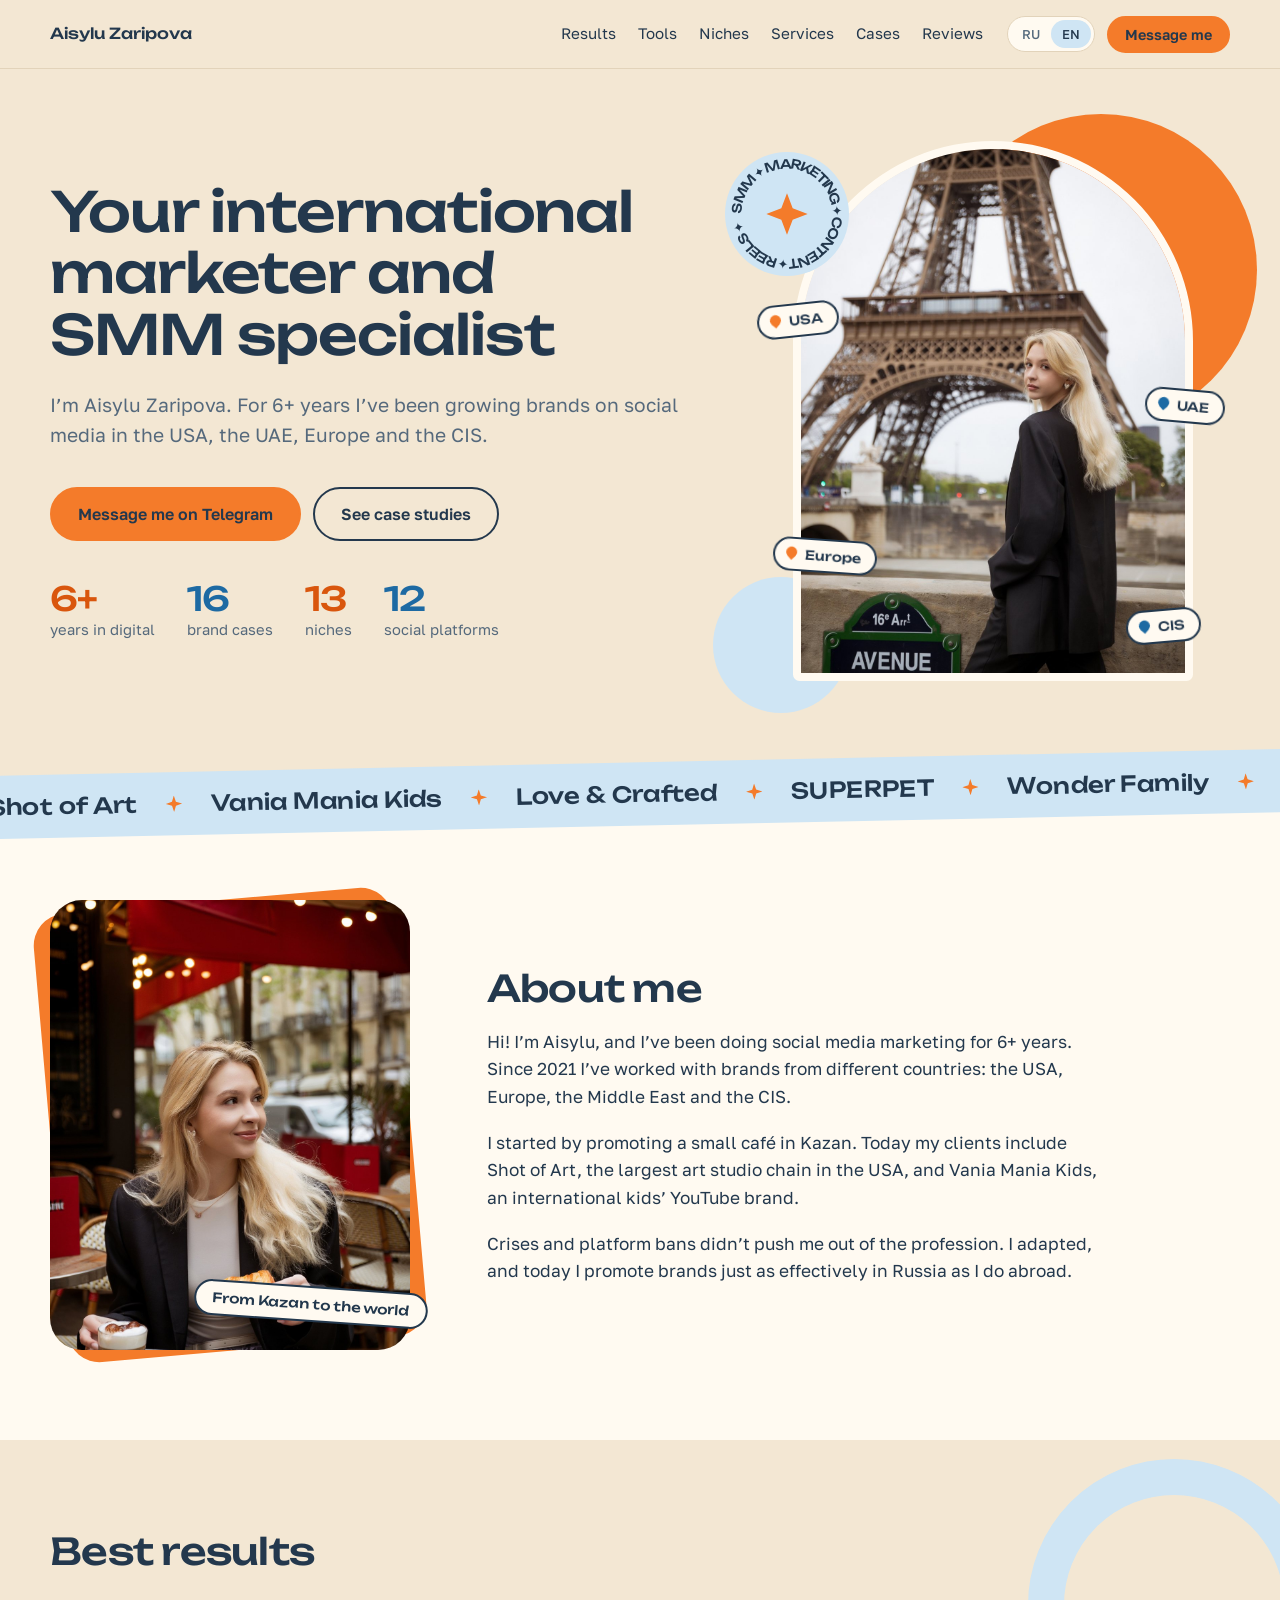
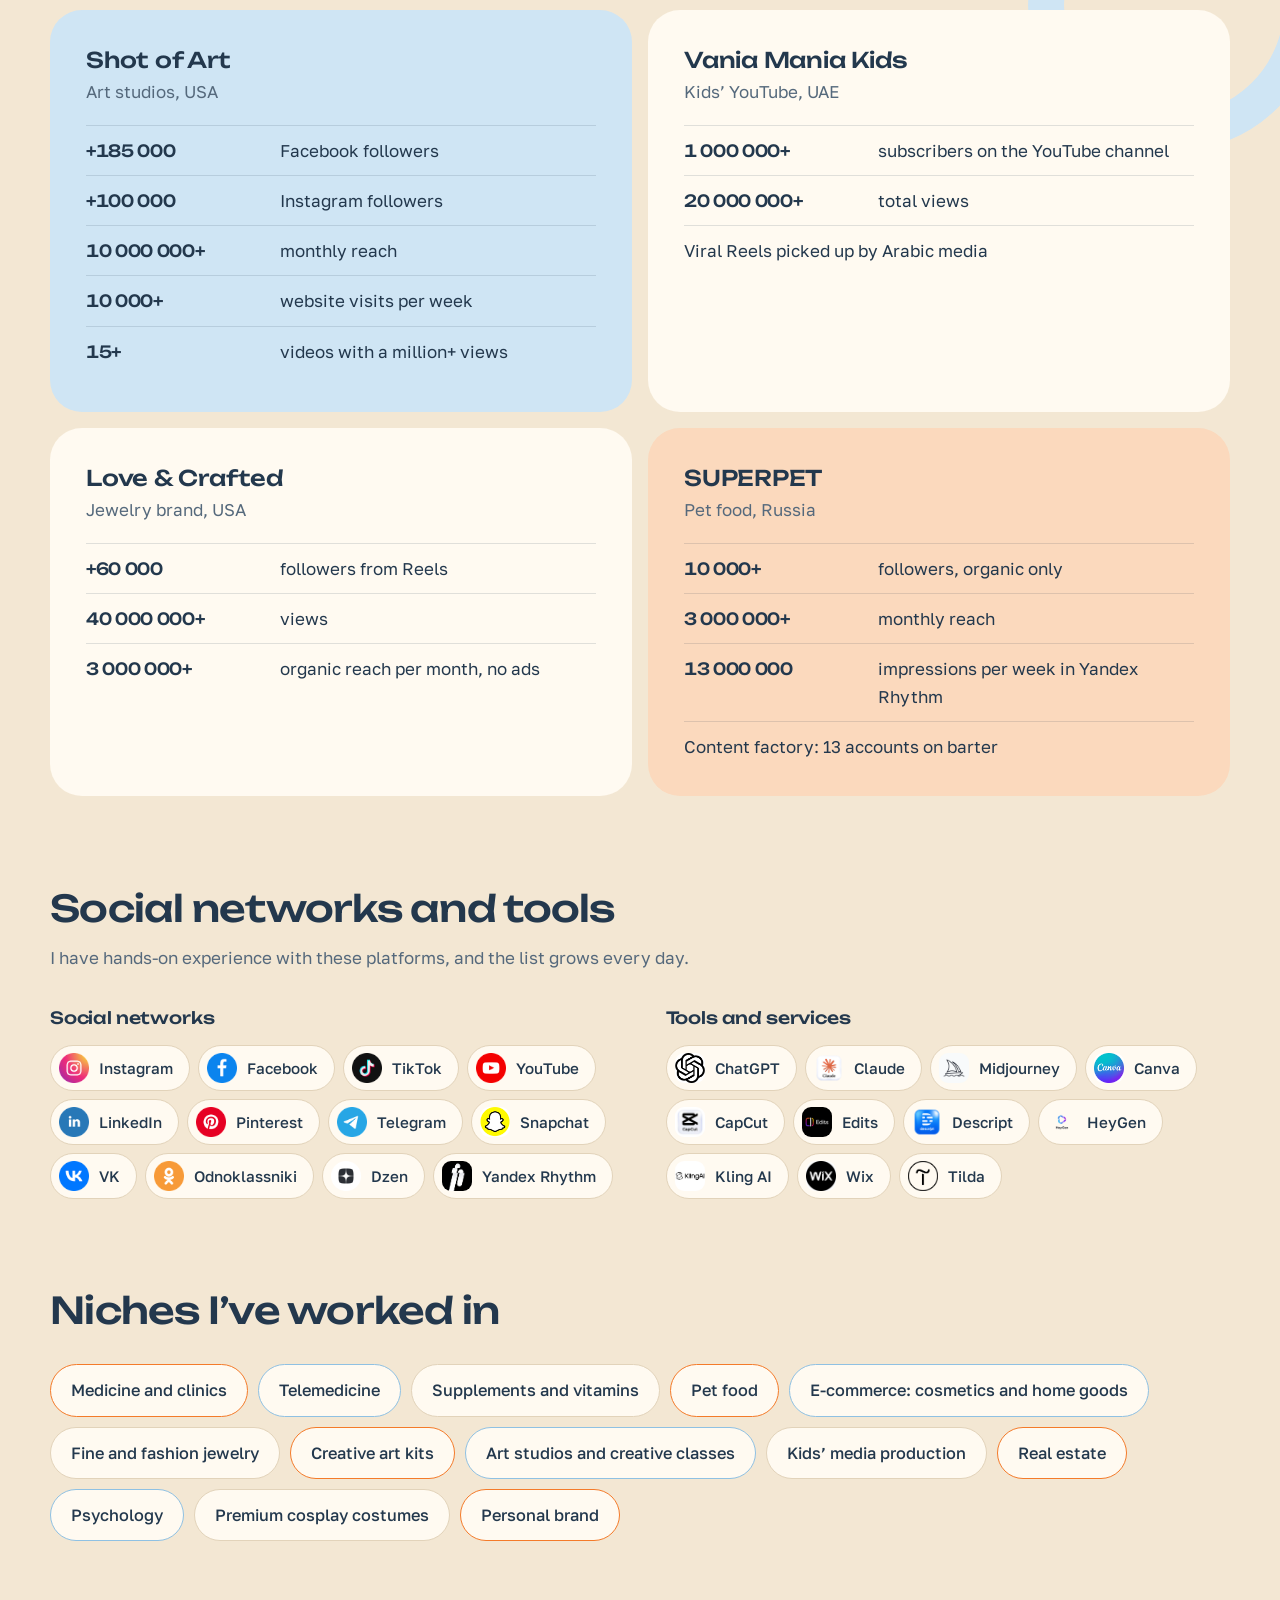
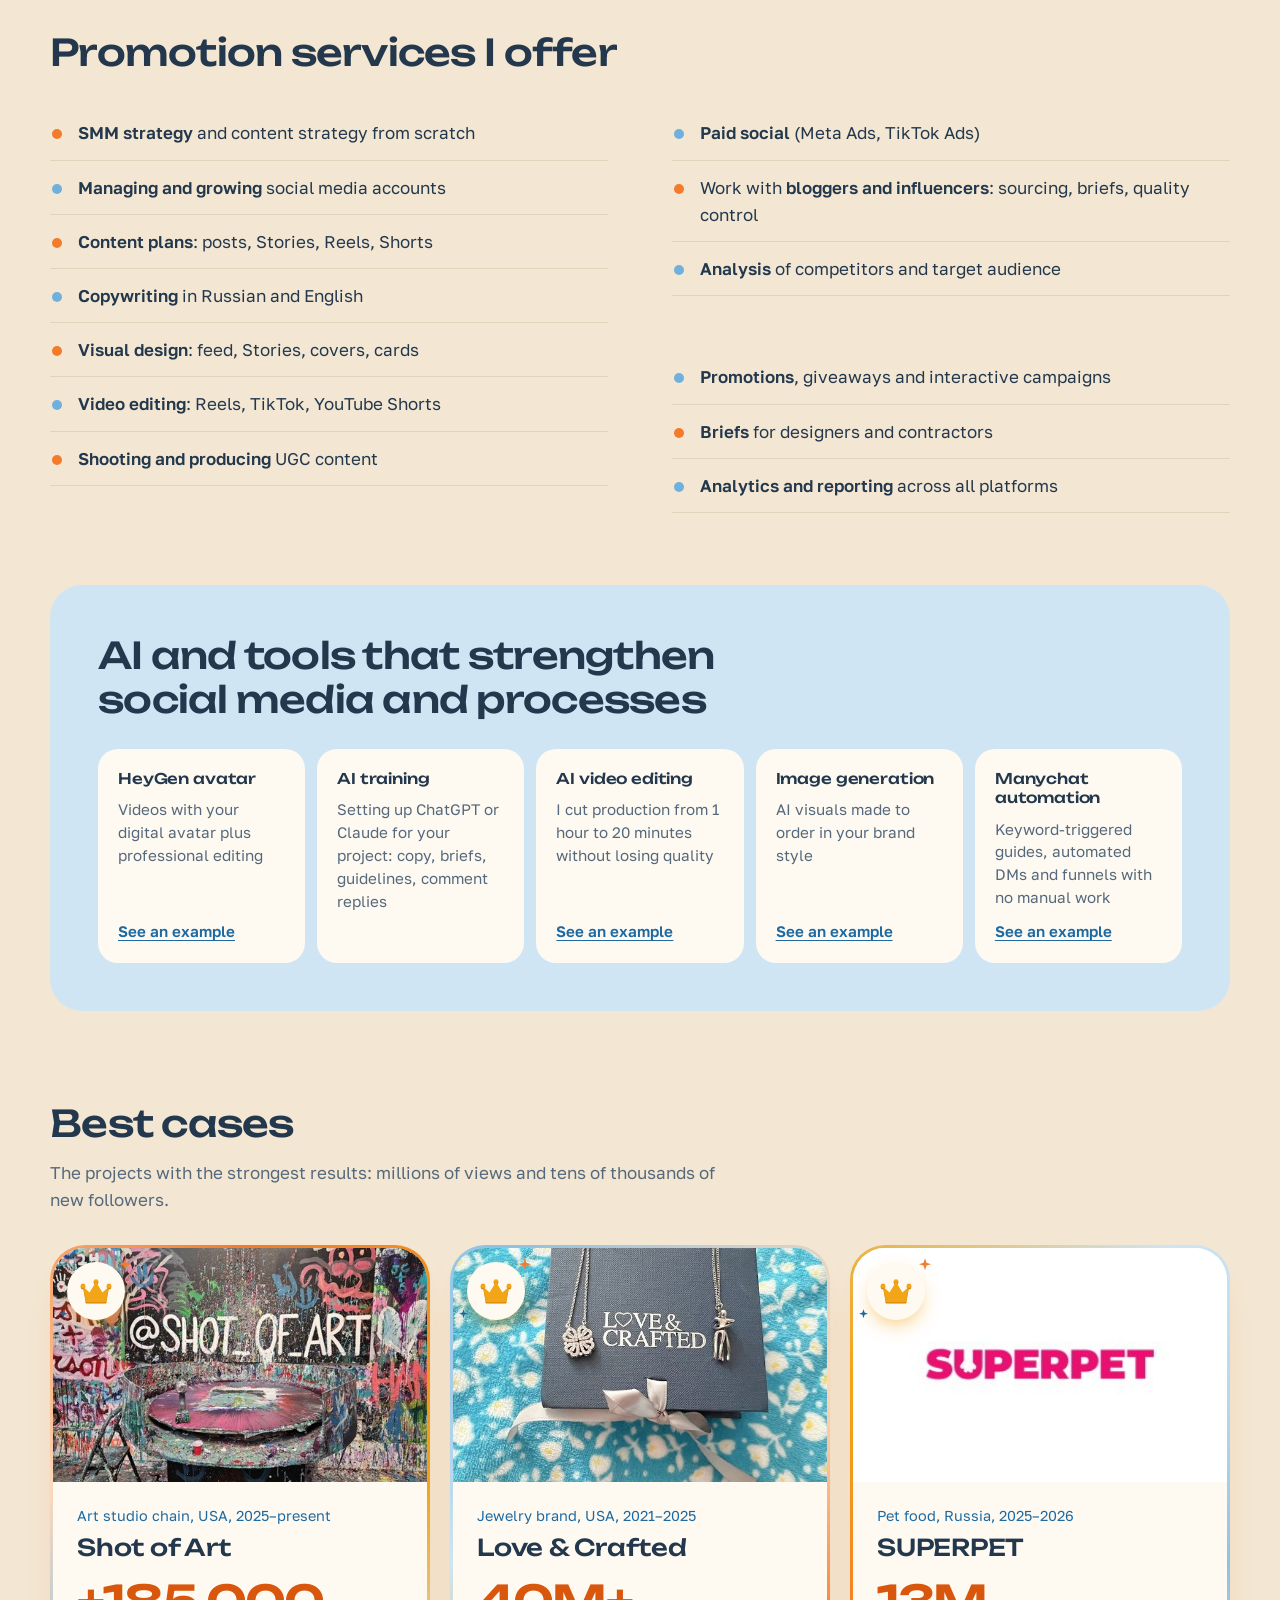
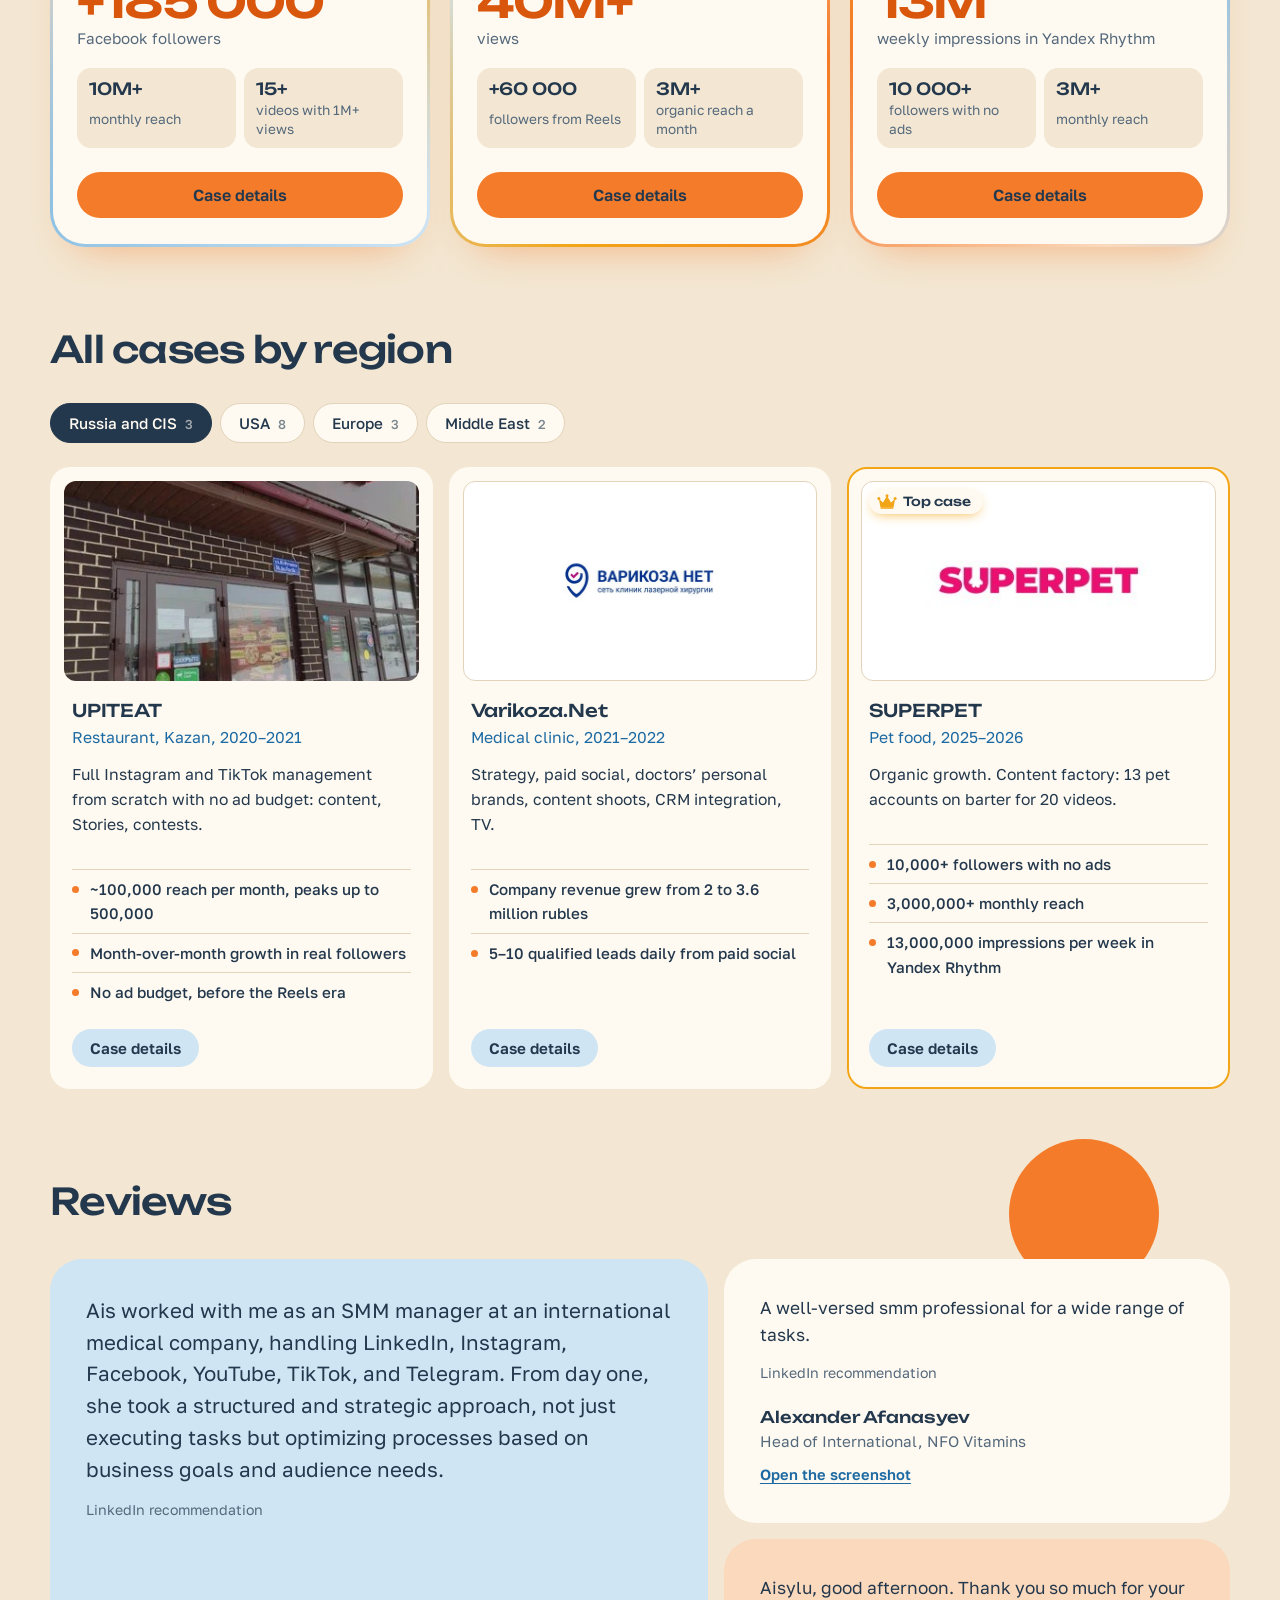
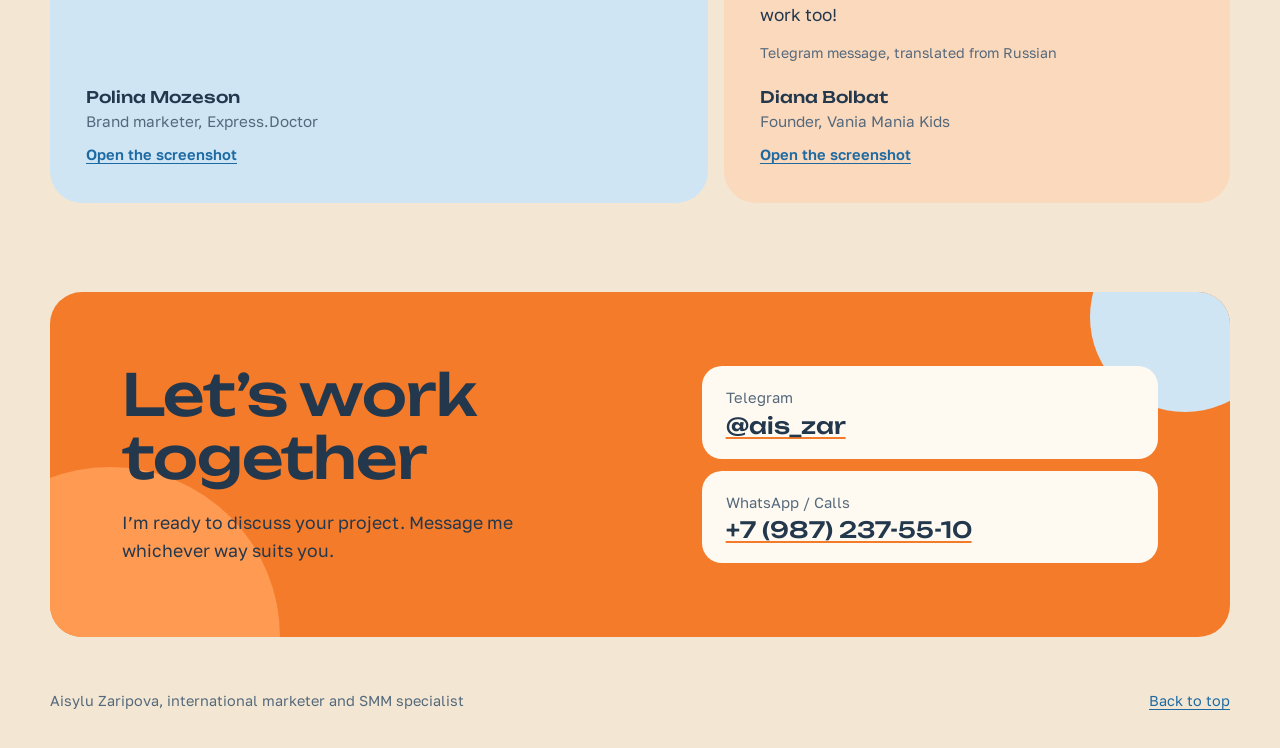
==== commit 3679e175: "Add best cases block with crowns, mark on-request cases as NDA Shot of Art, Love & Crafted and SUPER" ====
--- a/index.html
+++ b/index.html
@@ -238,7 +238,48 @@
 
 <section class="sec" id="cases">
   <div class="wrap">
-    <h2 data-en="Cases and results">Кейсы и результаты</h2>
+    <h2 data-en="Best cases">Лучшие кейсы</h2>
+    <p class="sec__lead" data-en="The projects with the strongest results: millions of views and tens of thousands of new followers.">Проекты с самыми сильными результатами: миллионные охваты и десятки тысяч новых подписчиков.</p>
+    <div class="best">
+      <article class="best__card">
+        <div class="best__in">
+          <div class="best__media"><img src="assets/shot-of-art.jpg" alt="" loading="lazy"><span class="best__crown"><svg viewBox="0 0 32 24" aria-hidden="true"><path d="M3 7.5l6.5 6L16 3l6.5 10.5L29 7.5 26.5 21h-21z" fill="currentColor"/><circle cx="3" cy="7" r="2.4" fill="currentColor"/><circle cx="16" cy="2.6" r="2.4" fill="currentColor"/><circle cx="29" cy="7" r="2.4" fill="currentColor"/><rect x="5.5" y="21" width="21" height="2.6" rx="1.3" fill="currentColor"/></svg><i class="spark spark--1"></i><i class="spark spark--2"></i></span></div>
+          <div class="best__body">
+            <p class="best__meta" data-en="Art studio chain, USA, 2025–present">Сеть арт-студий, США, 2025–н.в.</p>
+            <h3>Shot of Art</h3>
+            <p class="best__big"><b>+185 000</b><span data-en="Facebook followers">подписчиков в Facebook</span></p>
+            <ul class="best__nums"><li><b>10M+</b><span data-en="monthly reach">охват в месяц</span></li><li><b>15+</b><span data-en="videos with 1M+ views">видео-миллионников</span></li></ul>
+            <button type="button" class="best__open" data-case="case-shot" data-en="Case details">Подробнее о кейсе</button>
+          </div>
+        </div>
+      </article>
+      <article class="best__card">
+        <div class="best__in">
+          <div class="best__media"><img src="assets/love-crafted.jpg" alt="" loading="lazy"><span class="best__crown"><svg viewBox="0 0 32 24" aria-hidden="true"><path d="M3 7.5l6.5 6L16 3l6.5 10.5L29 7.5 26.5 21h-21z" fill="currentColor"/><circle cx="3" cy="7" r="2.4" fill="currentColor"/><circle cx="16" cy="2.6" r="2.4" fill="currentColor"/><circle cx="29" cy="7" r="2.4" fill="currentColor"/><rect x="5.5" y="21" width="21" height="2.6" rx="1.3" fill="currentColor"/></svg><i class="spark spark--1"></i><i class="spark spark--2"></i></span></div>
+          <div class="best__body">
+            <p class="best__meta" data-en="Jewelry brand, USA, 2021–2025">Ювелирный бренд, США, 2021–2025</p>
+            <h3>Love &amp; Crafted</h3>
+            <p class="best__big"><b>40M+</b><span data-en="views">просмотров</span></p>
+            <ul class="best__nums"><li><b>+60 000</b><span data-en="followers from Reels">подписчиков через Reels</span></li><li><b>3M+</b><span data-en="organic reach a month">органический охват в месяц</span></li></ul>
+            <button type="button" class="best__open" data-case="case-love" data-en="Case details">Подробнее о кейсе</button>
+          </div>
+        </div>
+      </article>
+      <article class="best__card">
+        <div class="best__in">
+          <div class="best__media"><img src="assets/superpet.jpg" alt="" loading="lazy"><span class="best__crown"><svg viewBox="0 0 32 24" aria-hidden="true"><path d="M3 7.5l6.5 6L16 3l6.5 10.5L29 7.5 26.5 21h-21z" fill="currentColor"/><circle cx="3" cy="7" r="2.4" fill="currentColor"/><circle cx="16" cy="2.6" r="2.4" fill="currentColor"/><circle cx="29" cy="7" r="2.4" fill="currentColor"/><rect x="5.5" y="21" width="21" height="2.6" rx="1.3" fill="currentColor"/></svg><i class="spark spark--1"></i><i class="spark spark--2"></i></span></div>
+          <div class="best__body">
+            <p class="best__meta" data-en="Pet food, Russia, 2025–2026">Питание для животных, РФ, 2025–2026</p>
+            <h3>SUPERPET</h3>
+            <p class="best__big"><b>13M</b><span data-en="weekly impressions in Yandex Rhythm">показов в Яндекс Ритме в неделю</span></p>
+            <ul class="best__nums"><li><b>10 000+</b><span data-en="followers with no ads">подписчиков без рекламы</span></li><li><b>3M+</b><span data-en="monthly reach">охват в месяц</span></li></ul>
+            <button type="button" class="best__open" data-case="case-superpet" data-en="Case details">Подробнее о кейсе</button>
+          </div>
+        </div>
+      </article>
+    </div>
+
+    <h2 class="cases__all" data-en="All cases by region">Все кейсы по регионам</h2>
     <div class="tabs" role="tablist" aria-label="Регион" data-en-aria-label="Region">
       <button type="button" role="tab" id="tab-ru" aria-controls="p-ru" aria-selected="true"><span data-en="Russia and CIS">Россия и СНГ</span> <i>3</i></button>
       <button type="button" role="tab" id="tab-us" aria-controls="p-us" aria-selected="false"><span data-en="USA">США</span> <i>8</i></button>
@@ -274,7 +315,7 @@
           <button type="button" class="case__open" data-en="Case details">Подробнее о кейсе</button>
           <div class="case__extra" hidden><ul class="case__hl"><li data-en="July package sales grew from 2M to 3.6M ₽">Продажи абонементов за июль выросли с 2 до 3,6 млн ₽</li><li data-en="+100–120 first appointments a month">+100–120 первичных приёмов в месяц</li><li data-en="TV ads on NTV and Rossiya with 11% conversion">ТВ-ролики на НТВ и «Россия», конверсия 11%</li><li data-en="Paid social leads at up to 200 ₽ each">Заявки с таргета не дороже 200 ₽</li><li data-en="Leads passed into Bitrix24">Связка заявок с Bitrix24</li></ul><div class="case__acts"><a class="btn btn--sm" href="cases/varikoza.html" data-en="Read the full case">Читать подробнее</a><a class="btn btn--sm btn--soft" href="cases/varikoza-target.html" data-en="Paid social case">Кейс по таргету</a><a class="btn btn--sm btn--ghost" href="https://teletype.in/@ais.zar/HyjFCxb4m3S" target="_blank" rel="noopener" data-en="View the screenshots">Ознакомиться со скриншотами</a></div></div>
         </article>
-        <article class="case">
+        <article class="case case--top" id="case-superpet"><span class="case__crown"><svg viewBox="0 0 32 24" aria-hidden="true"><path d="M3 7.5l6.5 6L16 3l6.5 10.5L29 7.5 26.5 21h-21z" fill="currentColor"/><circle cx="3" cy="7" r="2.4" fill="currentColor"/><circle cx="16" cy="2.6" r="2.4" fill="currentColor"/><circle cx="29" cy="7" r="2.4" fill="currentColor"/><rect x="5.5" y="21" width="21" height="2.6" rx="1.3" fill="currentColor"/></svg><span data-en="Top case">Топ-кейс</span></span>
           <img class="is-logo" src="assets/superpet.jpg" alt="" loading="lazy">
           <h4>SUPERPET</h4>
           <p class="case__meta" data-en="Pet food, 2025–2026">Питание для животных, 2025–2026</p>
@@ -293,7 +334,7 @@
     <div class="panel" id="p-us" role="tabpanel" aria-labelledby="tab-us">
       <h3 class="panel__title" data-en="USA">США</h3>
       <div class="cases">
-        <article class="case">
+        <article class="case case--top" id="case-shot"><span class="case__crown"><svg viewBox="0 0 32 24" aria-hidden="true"><path d="M3 7.5l6.5 6L16 3l6.5 10.5L29 7.5 26.5 21h-21z" fill="currentColor"/><circle cx="3" cy="7" r="2.4" fill="currentColor"/><circle cx="16" cy="2.6" r="2.4" fill="currentColor"/><circle cx="29" cy="7" r="2.4" fill="currentColor"/><rect x="5.5" y="21" width="21" height="2.6" rx="1.3" fill="currentColor"/></svg><span data-en="Top case">Топ-кейс</span></span>
           <img src="assets/shot-of-art.jpg" alt="" loading="lazy">
           <h4>Shot of Art</h4>
           <p class="case__meta" data-en="Art studio chain, 2025–present">Сеть арт-студий, 2025–н.в.</p>
@@ -307,7 +348,7 @@
           <button type="button" class="case__open" data-en="Case details">Подробнее о кейсе</button>
           <div class="case__extra" hidden><div class="case__acts"><a class="btn btn--sm" href="https://docs.google.com/document/d/1qlXpNnBKLZ_k2zMXOekeyoyA1AlPmU38p1qWFVOIaxQ/edit?tab=t.0" target="_blank" rel="noopener" data-en="Read the case">Читать кейс</a><a class="btn btn--sm btn--ghost" href="https://www.instagram.com/shot_of_art/" target="_blank" rel="noopener">Instagram</a><a class="btn btn--sm btn--ghost" href="https://www.facebook.com/shotofart/" target="_blank" rel="noopener">Facebook</a></div></div>
         </article>
-        <article class="case">
+        <article class="case case--top" id="case-love"><span class="case__crown"><svg viewBox="0 0 32 24" aria-hidden="true"><path d="M3 7.5l6.5 6L16 3l6.5 10.5L29 7.5 26.5 21h-21z" fill="currentColor"/><circle cx="3" cy="7" r="2.4" fill="currentColor"/><circle cx="16" cy="2.6" r="2.4" fill="currentColor"/><circle cx="29" cy="7" r="2.4" fill="currentColor"/><rect x="5.5" y="21" width="21" height="2.6" rx="1.3" fill="currentColor"/></svg><span data-en="Top case">Топ-кейс</span></span>
           <img src="assets/love-crafted.jpg" alt="" loading="lazy">
           <h4>Love&amp;Crafted</h4>
           <p class="case__meta" data-en="Jewelry brand, 2021–2025">Ювелирный бренд, 2021–2025</p>
@@ -369,16 +410,18 @@
           <h4>IMStick</h4>
           <p class="case__meta" data-en="Phone holder, 2022">Держатель для телефона, 2022</p>
           <p data-en="Product content, marketing campaign launches, Reels and Stories, teamwork.">Создание контента с продуктом, запуск маркетинговых кампаний, Reels и Stories, работа с командой.</p>
-          <button type="button" class="case__open" data-en="Case details">Подробнее о кейсе</button>
-          <div class="case__extra" hidden><p class="case__note" data-en="The detailed case is available on request.">Подробный кейс доступен по запросу.</p><div class="case__acts"><a class="btn btn--sm" href="https://t.me/ais_zar" target="_blank" rel="noopener" data-en="Request the case on Telegram">Запросить кейс в Telegram</a></div></div>
+          <p class="case__nda"><span>NDA</span><span data-en="Detailed case under NDA">Подробный кейс под NDA</span></p>
+          <button type="button" class="case__open" data-en="Case details">Подробнее о кейсе</button>
+          <div class="case__extra" hidden><p class="case__note" data-en="The detailed case is under NDA. I can walk you through the approach and results on a call.">Подробный кейс под NDA. Могу рассказать о подходе и результатах на созвоне.</p><div class="case__acts"><a class="btn btn--sm" href="https://t.me/ais_zar" target="_blank" rel="noopener" data-en="Discuss a similar project">Обсудить похожий проект</a></div></div>
         </article>
         <article class="case">
           <img src="assets/bee-kind.jpg" alt="" loading="lazy">
           <h4>Bee kind</h4>
           <p class="case__meta" data-en="Jewelry brand, 2021–2022">Ювелирный бренд, 2021–2022</p>
           <p data-en="Content strategy for a jewelry brand. Feed design, content plan, themed content for Facebook.">Контент-стратегия бренда украшений. Дизайн ленты, контент-план, тематический контент для Facebook.</p>
-          <button type="button" class="case__open" data-en="Case details">Подробнее о кейсе</button>
-          <div class="case__extra" hidden><p class="case__note" data-en="The detailed case is available on request.">Подробный кейс доступен по запросу.</p><div class="case__acts"><a class="btn btn--sm" href="https://t.me/ais_zar" target="_blank" rel="noopener" data-en="Request the case on Telegram">Запросить кейс в Telegram</a></div></div>
+          <p class="case__nda"><span>NDA</span><span data-en="Detailed case under NDA">Подробный кейс под NDA</span></p>
+          <button type="button" class="case__open" data-en="Case details">Подробнее о кейсе</button>
+          <div class="case__extra" hidden><p class="case__note" data-en="The detailed case is under NDA. I can walk you through the approach and results on a call.">Подробный кейс под NDA. Могу рассказать о подходе и результатах на созвоне.</p><div class="case__acts"><a class="btn btn--sm" href="https://t.me/ais_zar" target="_blank" rel="noopener" data-en="Discuss a similar project">Обсудить похожий проект</a></div></div>
         </article>
       </div>
     </div>
@@ -413,8 +456,9 @@
           <h4>Homeinq</h4>
           <p class="case__meta" data-en="Real estate, Georgia, 2024">Недвижимость, Грузия, 2024</p>
           <p data-en="Setting up two accounts from scratch: the agency and the platform. Positioning, messaging, communication strategy. Launch only.">Упаковка двух аккаунтов с нуля — агентство и платформа. Позиционирование, смыслы, коммуникационная стратегия. Только запуск.</p>
-          <button type="button" class="case__open" data-en="Case details">Подробнее о кейсе</button>
-          <div class="case__extra" hidden><p class="case__note" data-en="The detailed case is available on request.">Подробный кейс доступен по запросу.</p><div class="case__acts"><a class="btn btn--sm" href="https://t.me/ais_zar" target="_blank" rel="noopener" data-en="Request the case on Telegram">Запросить кейс в Telegram</a></div></div>
+          <p class="case__nda"><span>NDA</span><span data-en="Detailed case under NDA">Подробный кейс под NDA</span></p>
+          <button type="button" class="case__open" data-en="Case details">Подробнее о кейсе</button>
+          <div class="case__extra" hidden><p class="case__note" data-en="The detailed case is under NDA. I can walk you through the approach and results on a call.">Подробный кейс под NDA. Могу рассказать о подходе и результатах на созвоне.</p><div class="case__acts"><a class="btn btn--sm" href="https://t.me/ais_zar" target="_blank" rel="noopener" data-en="Discuss a similar project">Обсудить похожий проект</a></div></div>
         </article>
       </div>
     </div>
@@ -444,8 +488,9 @@
             <li data-en="Visuals in Russian and English">Визуалы на русском и английском</li>
             <li data-en="Video editing, managing 6 platforms">Монтаж видео, ведение 6 площадок</li>
           </ul>
-          <button type="button" class="case__open" data-en="Case details">Подробнее о кейсе</button>
-          <div class="case__extra" hidden><p class="case__note" data-en="The detailed case is available on request.">Подробный кейс доступен по запросу.</p><div class="case__acts"><a class="btn btn--sm" href="https://t.me/ais_zar" target="_blank" rel="noopener" data-en="Request the case on Telegram">Запросить кейс в Telegram</a></div></div>
+          <p class="case__nda"><span>NDA</span><span data-en="Detailed case under NDA">Подробный кейс под NDA</span></p>
+          <button type="button" class="case__open" data-en="Case details">Подробнее о кейсе</button>
+          <div class="case__extra" hidden><p class="case__note" data-en="The detailed case is under NDA. I can walk you through the approach and results on a call.">Подробный кейс под NDA. Могу рассказать о подходе и результатах на созвоне.</p><div class="case__acts"><a class="btn btn--sm" href="https://t.me/ais_zar" target="_blank" rel="noopener" data-en="Discuss a similar project">Обсудить похожий проект</a></div></div>
         </article>
       </div>
     </div>
--- a/styles.css
+++ b/styles.css
@@ -440,3 +440,65 @@
 .shotref figcaption { display: grid; gap: 6px; font-size: .95rem; line-height: 1.55; color: var(--ink-soft); min-width: 0; }
 .shotref figcaption p { margin: 0; }
 .shotref__link { font-weight: 600; justify-self: start; }
+
+/* ---------- Best cases ---------- */
+@property --ang { syntax: '<angle>'; inherits: false; initial-value: 0deg; }
+:root { --gold: #f2a516; }
+.best { margin-top: 32px; display: grid; grid-template-columns: repeat(3, 1fr); gap: 20px; }
+.best__card { --ang: 0deg; position: relative; border-radius: calc(var(--r-lg) + 3px); padding: 3px; background: conic-gradient(from var(--ang), var(--sun), var(--gold), var(--sky), #8fc1e3, var(--sun-soft), var(--sun)); box-shadow: 0 22px 44px -26px rgba(244, 123, 42, .6); }
+.best__card:nth-child(2) { --ang: 120deg; }
+.best__card:nth-child(3) { --ang: 240deg; }
+.best__in { height: 100%; background: var(--paper); border-radius: var(--r-lg); overflow: hidden; display: flex; flex-direction: column; }
+.best__media { position: relative; aspect-ratio: 16 / 10; background: #fff; cursor: pointer; overflow: hidden; }
+.best__media img { width: 100%; height: 100%; object-fit: cover; transition: scale .6s cubic-bezier(.2, .7, .2, 1); }
+.best__card:nth-child(3) .best__media img { object-fit: contain; padding: 24px 40px; }
+.best__card:hover .best__media img { scale: 1.05; }
+.best__media::after { content: ''; position: absolute; inset: 0; background: linear-gradient(105deg, transparent 35%, rgba(255, 255, 255, .55) 50%, transparent 65%); transform: translateX(-120%); pointer-events: none; }
+.best__crown { position: absolute; top: 14px; left: 14px; width: 58px; height: 58px; border-radius: 50%; background: var(--paper); color: var(--gold); display: grid; place-items: center; box-shadow: 0 8px 20px -6px rgba(242, 165, 22, .7); }
+.best__crown svg { width: 32px; height: 24px; filter: drop-shadow(0 1px 0 #c97a06); }
+.spark { position: absolute; width: 12px; height: 12px; background: var(--sun); clip-path: polygon(50% 0, 62% 38%, 100% 50%, 62% 62%, 50% 100%, 38% 62%, 0 50%, 38% 38%); }
+.spark--1 { top: -4px; right: -6px; }
+.spark--2 { bottom: 2px; left: -8px; width: 9px; height: 9px; background: var(--sky-deep); }
+.best__body { padding: 22px 24px 26px; display: flex; flex-direction: column; gap: 6px; flex: 1; }
+.best__meta { color: var(--sky-deep); font-size: .9rem; }
+.best__body h3 { font-size: 1.45rem; }
+.best__big { margin-top: 10px; display: grid; gap: 2px; }
+.best__big b { font: 600 clamp(2rem, 3.6vw, 2.8rem)/1 var(--display); letter-spacing: -0.04em; color: var(--sun-deep); }
+.best__big span { color: var(--ink-soft); font-size: .95rem; }
+.best__nums { margin: 12px 0 18px; display: grid; grid-template-columns: 1fr 1fr; gap: 8px; }
+.best__nums li { background: var(--sand); border-radius: 14px; padding: 10px 12px; display: grid; gap: 2px; }
+.best__nums b { font: 500 1.05rem var(--display); }
+.best__nums span { font-size: .85rem; color: var(--ink-soft); line-height: 1.35; }
+.best__open { margin-top: auto; align-self: stretch; font: 600 1rem var(--body); color: var(--ink); background: var(--sun); border: 0; border-radius: 999px; padding: 13px 20px; cursor: pointer; transition: background .2s, transform .2s; }
+.best__open:hover { background: #ff9347; transform: translateY(-2px); }
+.cases__all { margin-top: clamp(48px, 7vw, 80px); }
+
+.case--top { position: relative; outline: 2px solid var(--gold); outline-offset: -2px; }
+.case__crown { position: absolute; z-index: 2; top: 22px; left: 22px; display: inline-flex; align-items: center; gap: 6px; background: var(--paper); color: var(--ink); border-radius: 999px; padding: 5px 12px 5px 8px; font: 500 .78rem var(--display); box-shadow: 0 4px 12px -4px rgba(242, 165, 22, .8); }
+.case__crown svg { width: 20px; height: 15px; color: var(--gold); }
+.case__nda { margin: 4px 0 18px; display: flex; align-items: center; gap: 8px; color: var(--ink-soft); font-size: .92rem; }
+.case__nda span:first-child { background: var(--ink); color: var(--paper); font: 600 .7rem var(--display); letter-spacing: .06em; border-radius: 6px; padding: 3px 7px; }
+
+@media (prefers-reduced-motion: no-preference) {
+  .best__card { animation: ang 6s linear infinite; }
+  .best__crown { animation: crown 3.2s ease-in-out infinite; }
+  .best__card:nth-child(2) .best__crown { animation-delay: -1.1s; }
+  .best__card:nth-child(3) .best__crown { animation-delay: -2.2s; }
+  .spark { animation: twinkle 1.8s ease-in-out infinite; }
+  .spark--2 { animation-delay: .9s; }
+  .best__media::after { animation: shine 4.5s ease-in-out infinite; }
+  .best__card:nth-child(2) .best__media::after { animation-delay: 1.5s; }
+  .best__card:nth-child(3) .best__media::after { animation-delay: 3s; }
+  .best__card { transition: transform .3s cubic-bezier(.2, .7, .2, 1); }
+  .best__card:hover, .best__card.is-done:hover { transform: translateY(-8px) rotate(-.4deg); }
+  .case--top .case__crown svg { animation: crown 3.2s ease-in-out infinite; }
+}
+@keyframes ang { to { --ang: 360deg; } }
+.best__card:nth-child(2) { animation-delay: -2s; }
+.best__card:nth-child(3) { animation-delay: -4s; }
+@keyframes crown { 0%, 100% { transform: translateY(0) rotate(-6deg); } 50% { transform: translateY(-5px) rotate(6deg); } }
+@keyframes twinkle { 0%, 100% { opacity: .2; scale: .5; } 50% { opacity: 1; scale: 1.15; } }
+@keyframes shine { 0%, 55% { transform: translateX(-120%); } 85%, 100% { transform: translateX(120%); } }
+
+@media (max-width: 1000px) { .best { grid-template-columns: 1fr 1fr; } }
+@media (max-width: 640px) { .best { grid-template-columns: 1fr; } }
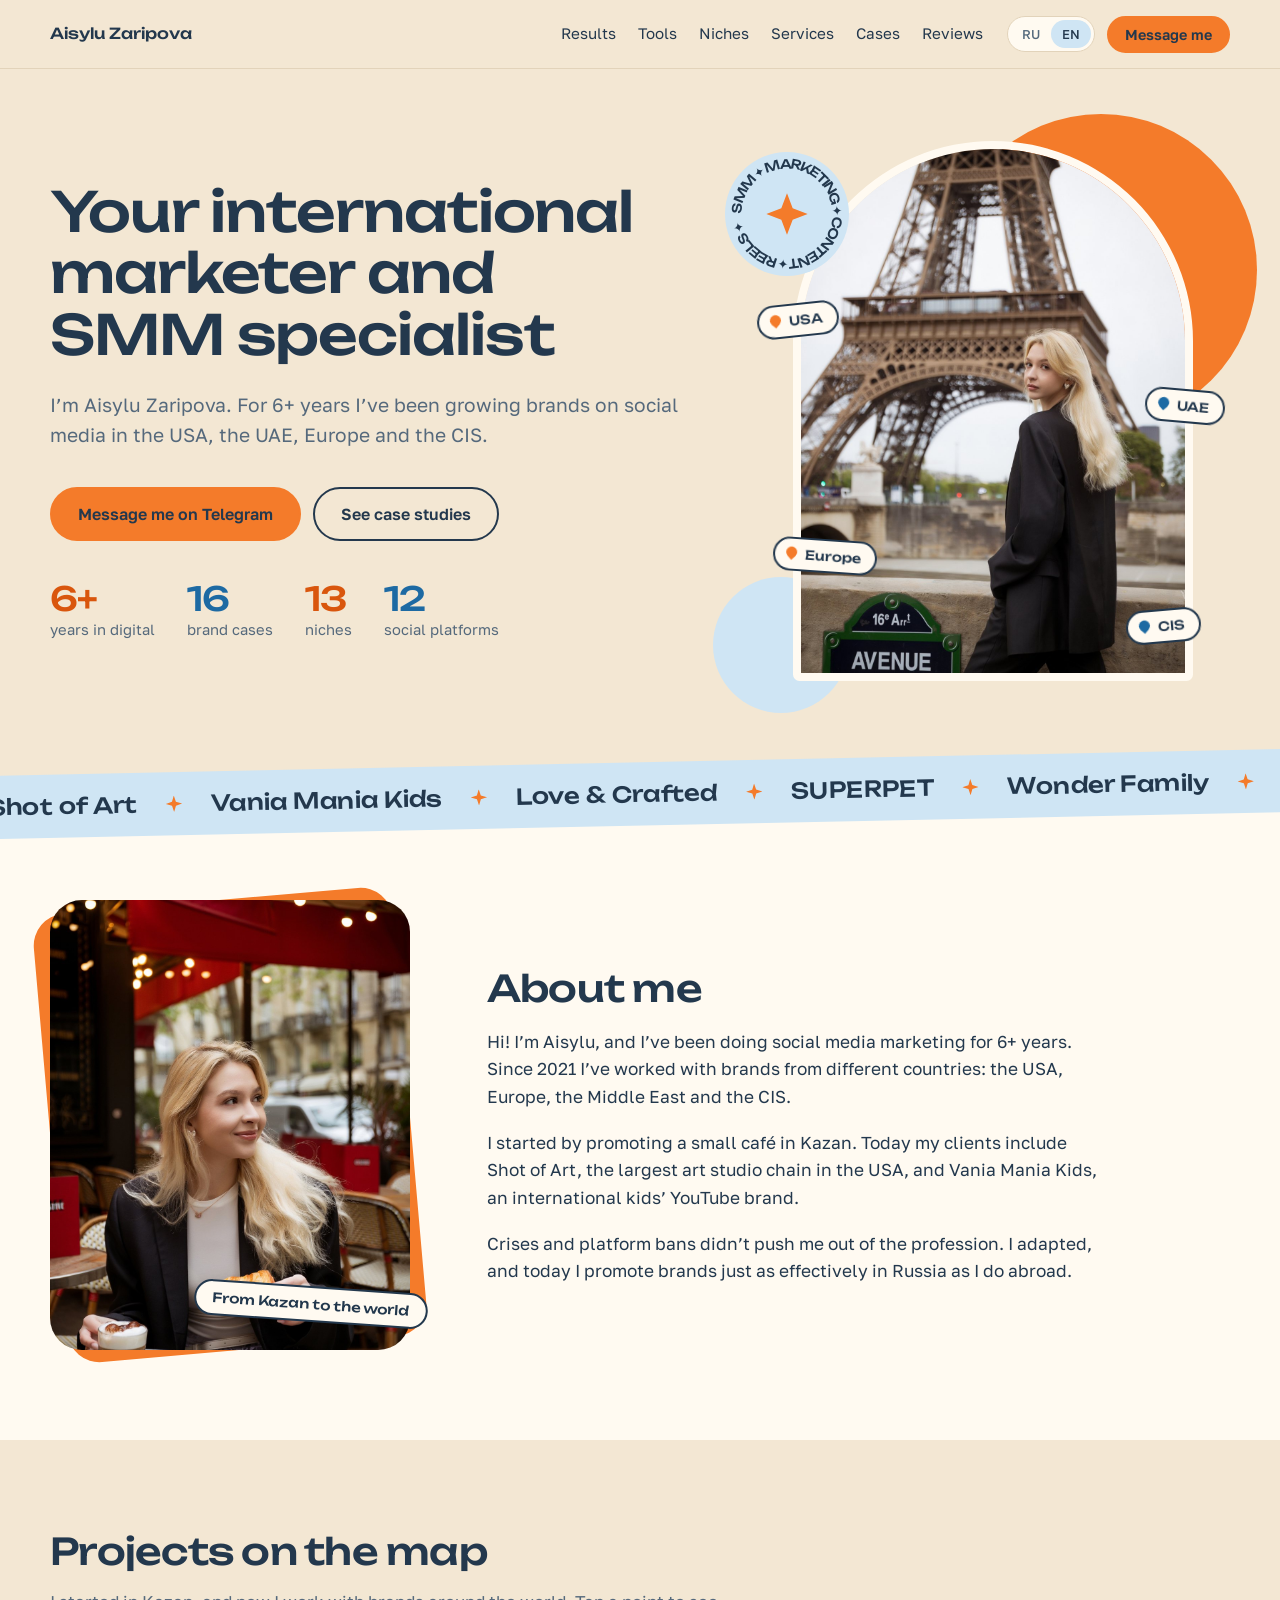
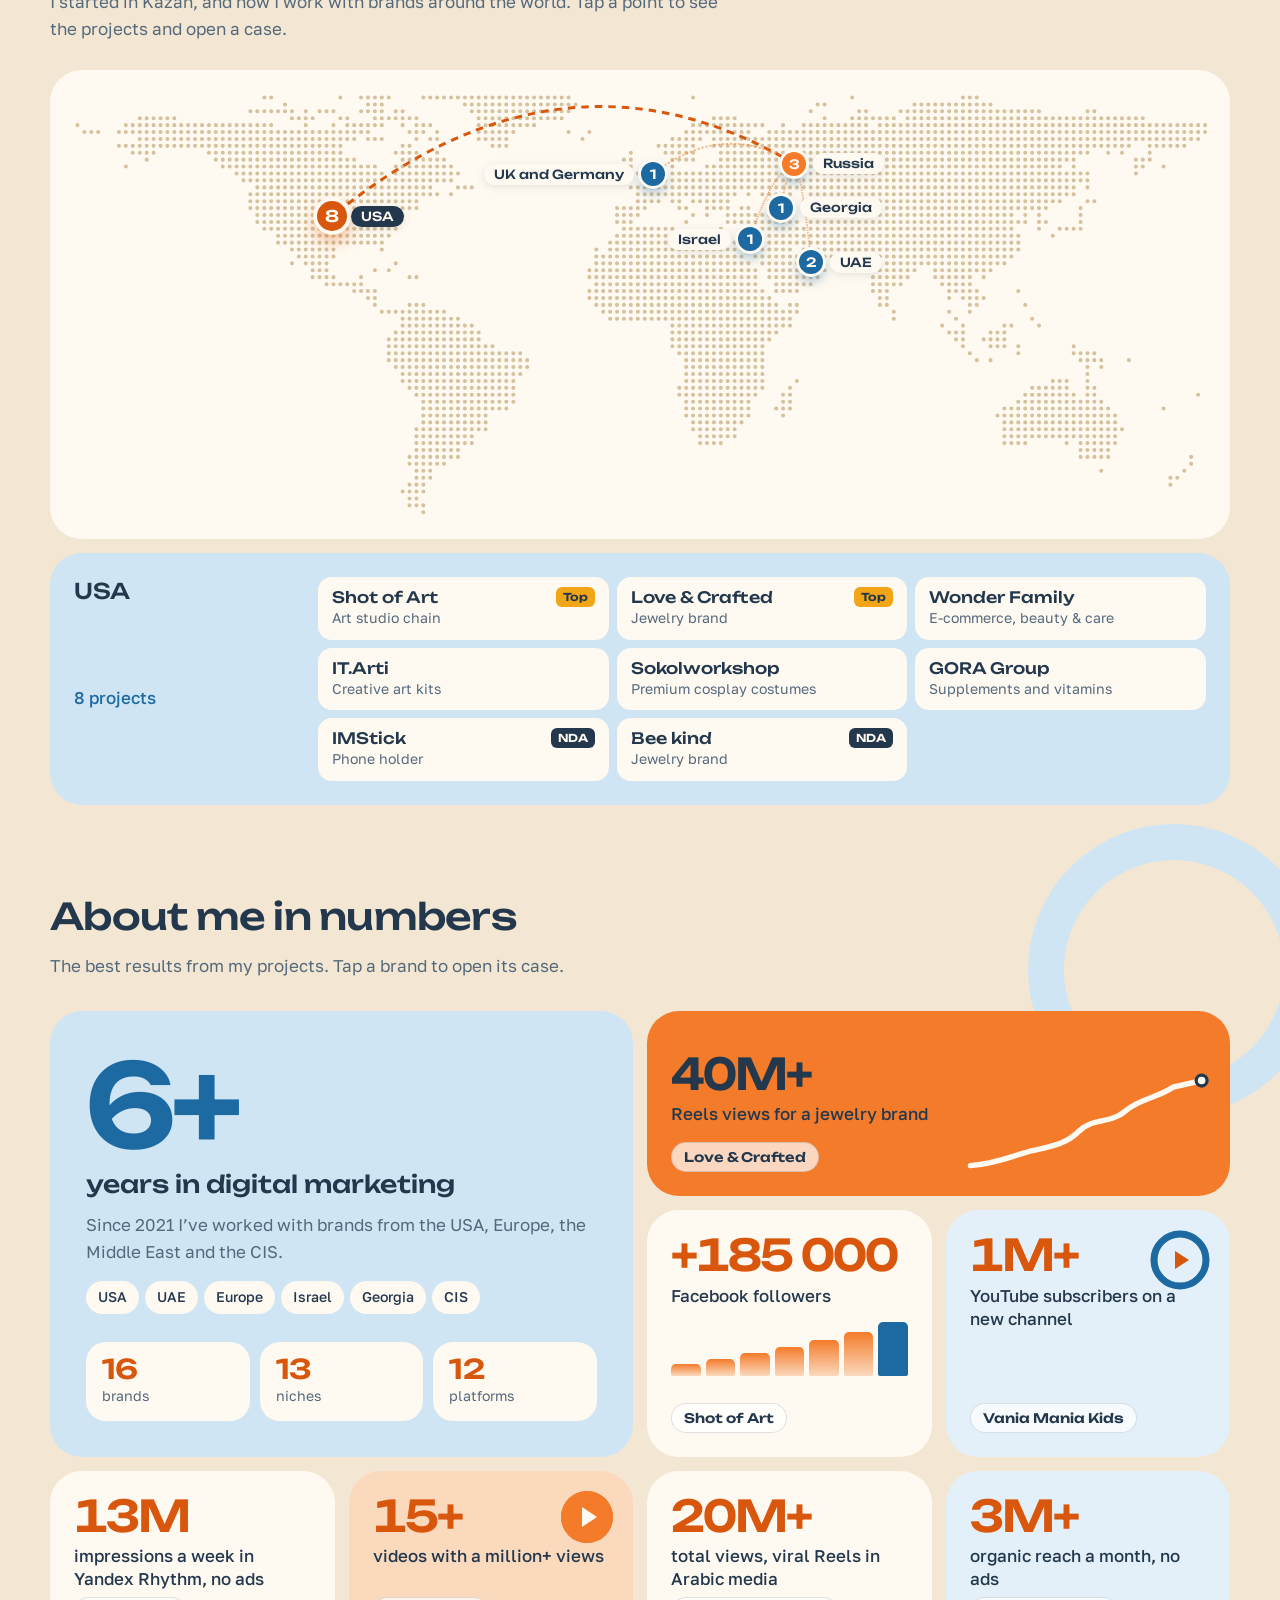
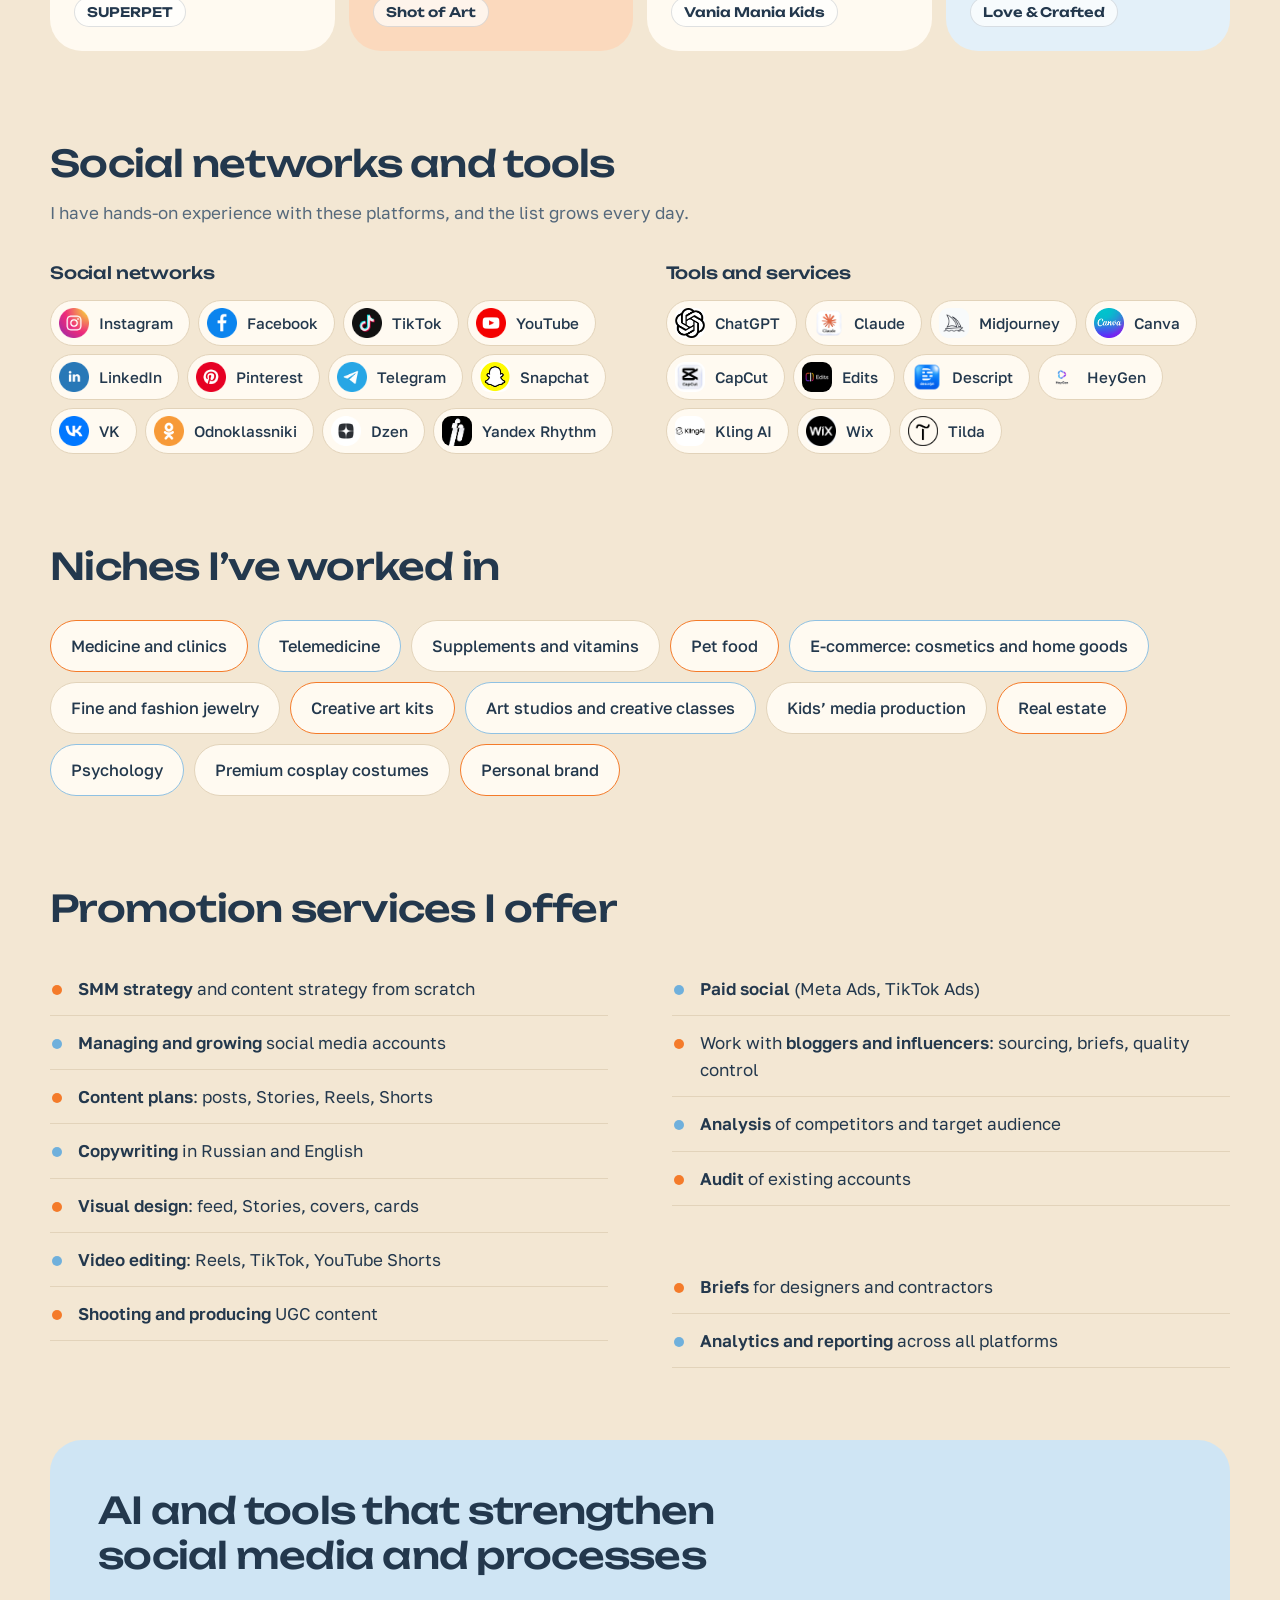
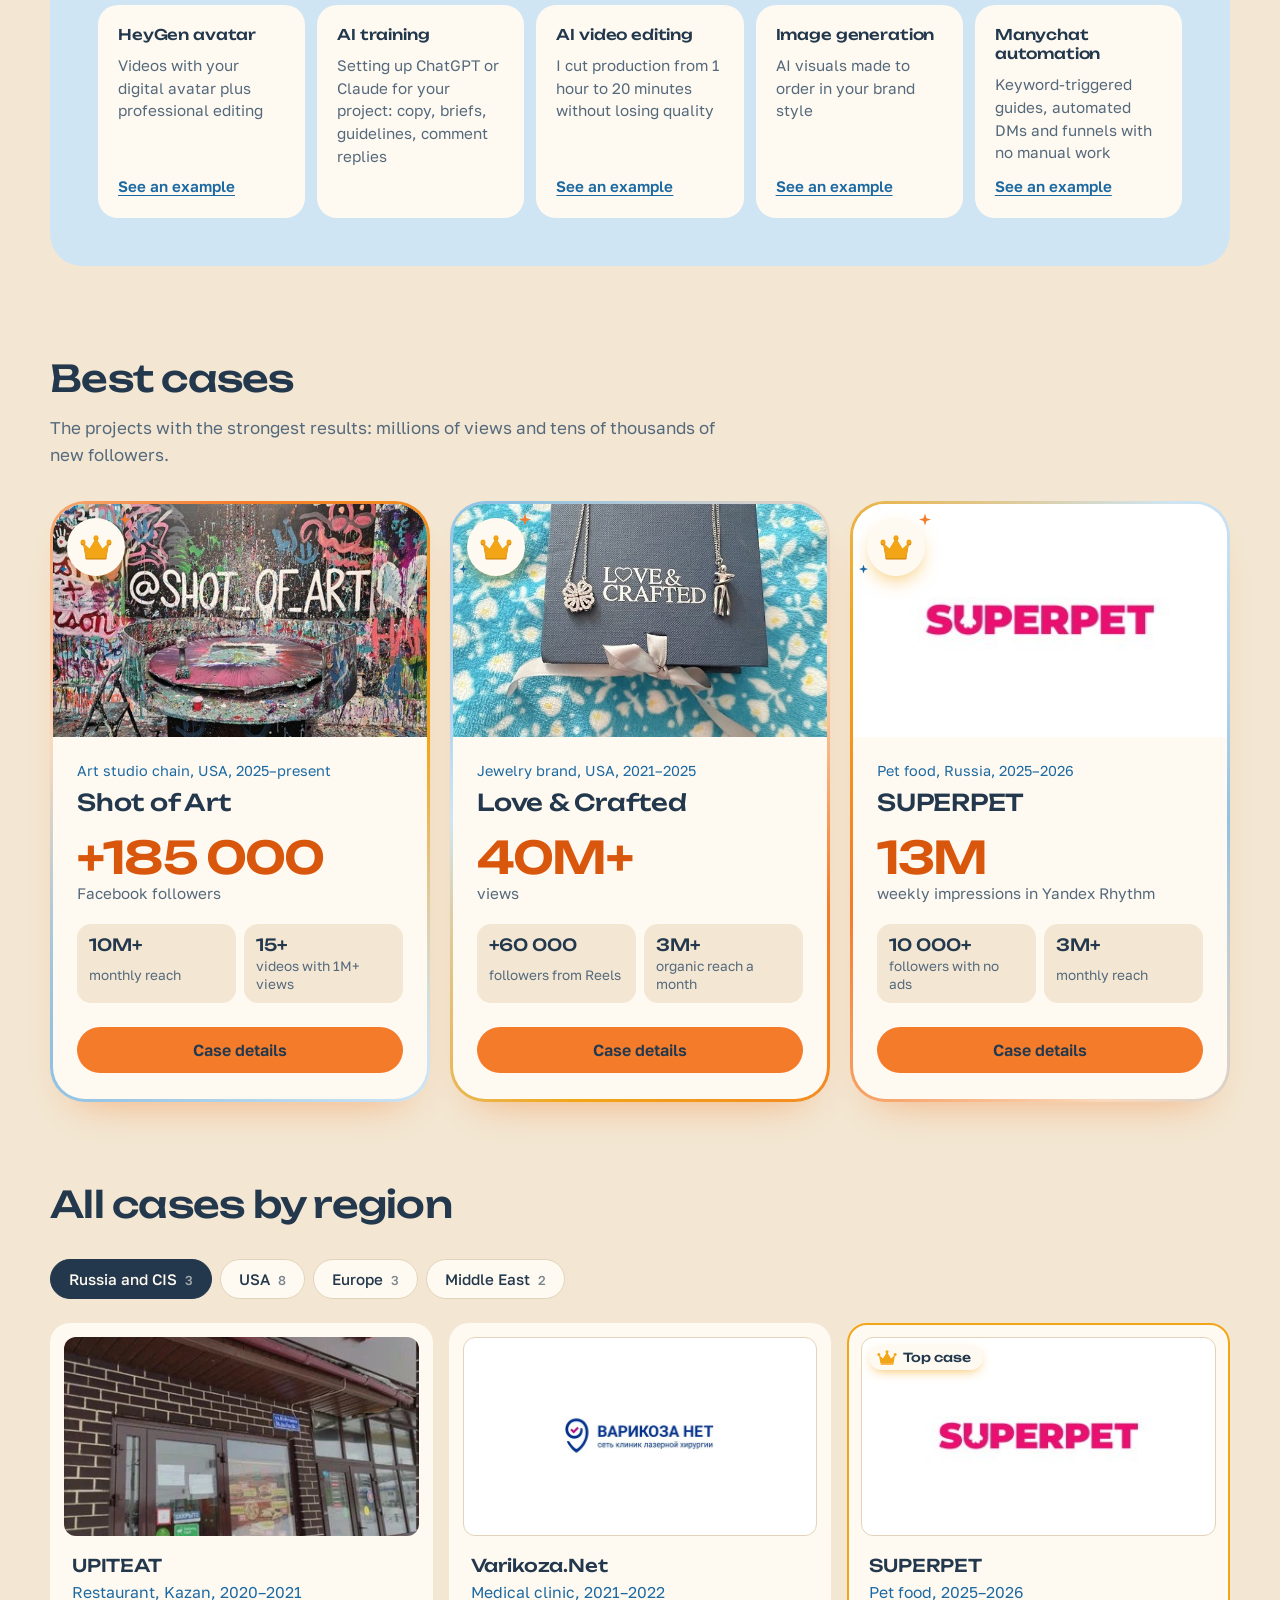
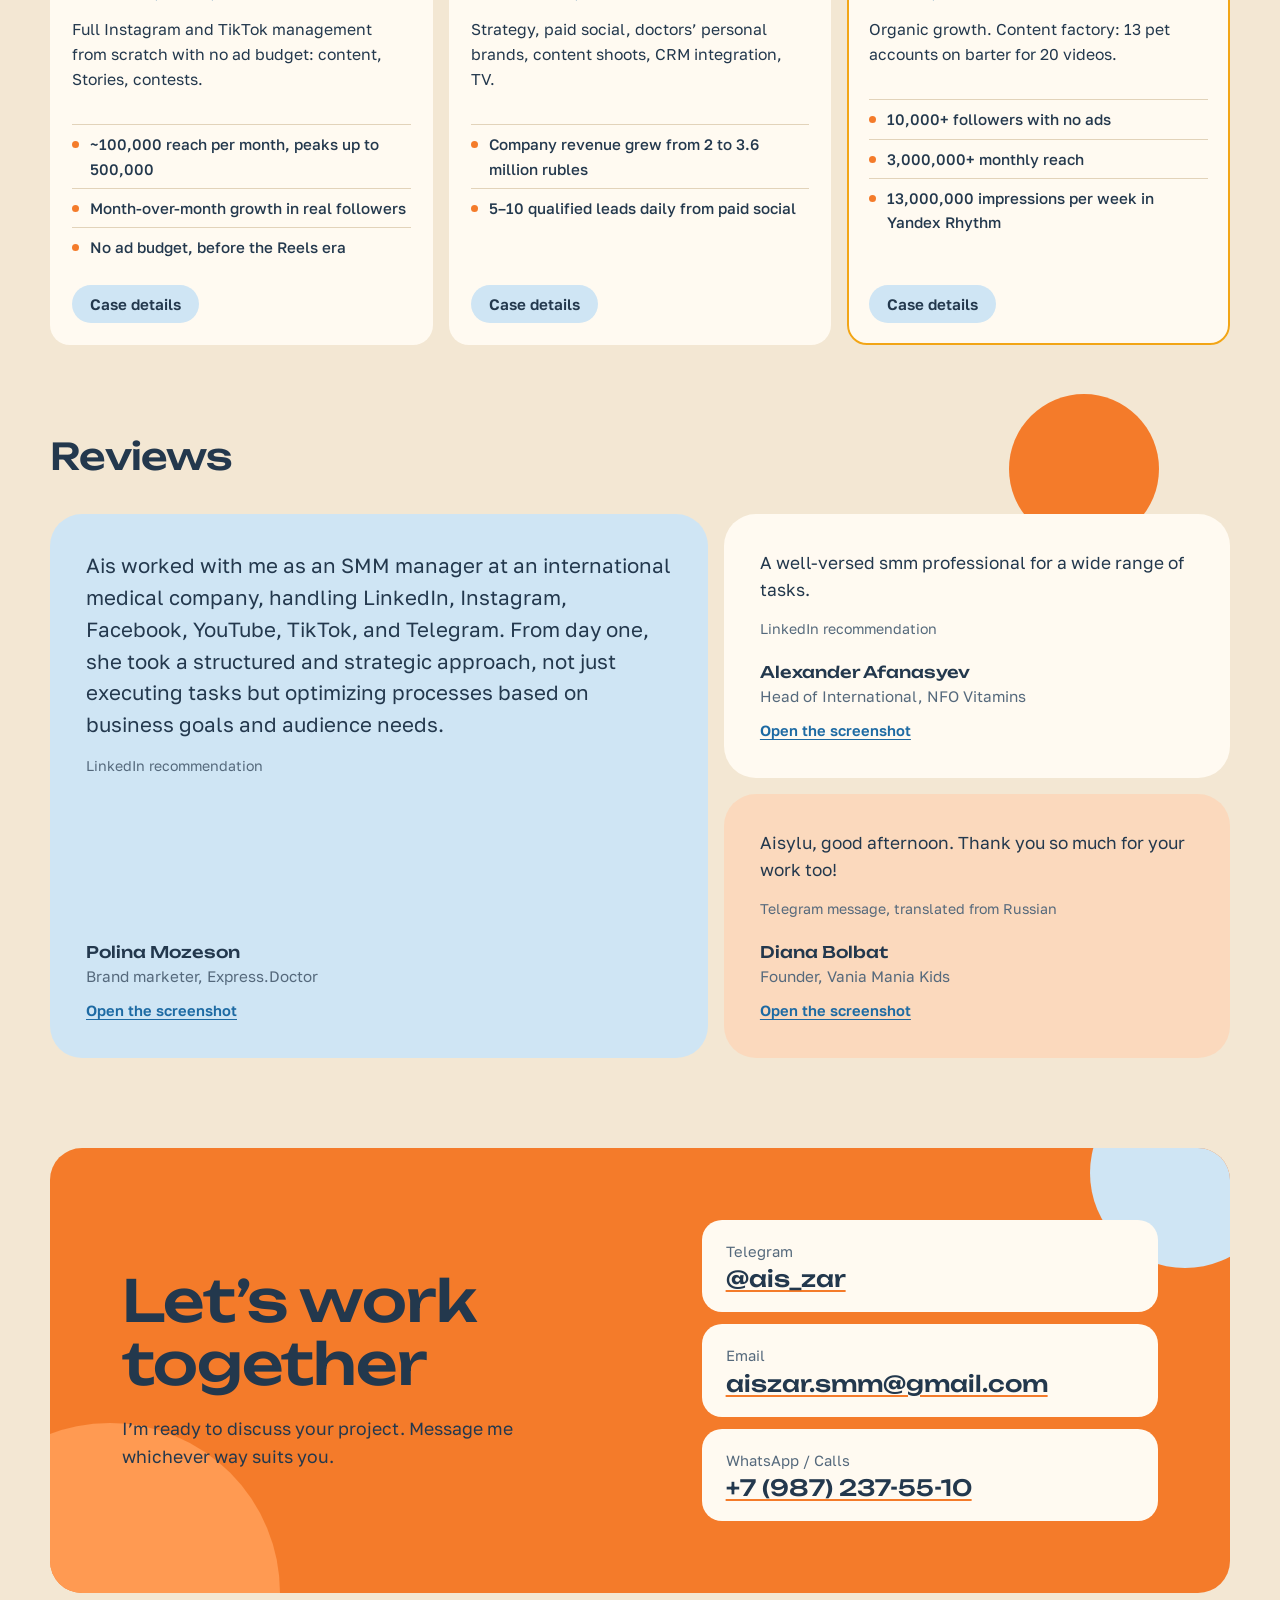
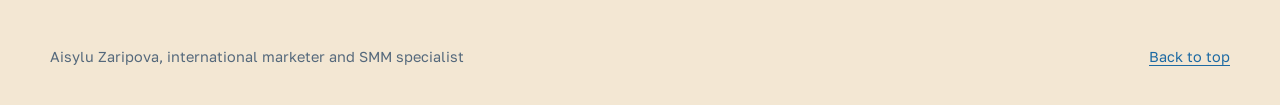
==== commit 71099710: "Add email, numbers bento with animations, interactive project map Best results become an 'About me i" ====
--- a/index.html
+++ b/index.html
@@ -95,49 +95,78 @@
   </div>
 </section>
 
+<section class="sec" id="map">
+  <div class="wrap">
+    <h2 data-en="Projects on the map">Проекты на карте</h2>
+    <p class="sec__lead" data-en="I started in Kazan, and now I work with brands around the world. Tap a point to see the projects and open a case.">Я начинала в Казани, а сейчас работаю с брендами по всему миру. Нажмите на точку, чтобы увидеть проекты и открыть кейс.</p>
+    <div class="wmap">
+      <div class="wmap__canvas"><div class="wmap__stage">
+        <svg class="wmap__svg" viewBox="0 0 1000 372" aria-hidden="true"><path class="wmap__dots" d="M168.1 3.1h0M174.2 3.1h0M235.3 3.1h0M253.6 3.1h0M259.7 3.1h0M265.8 3.1h0M271.9 3.1h0M278.1 3.1h0M308.6 3.1h0M314.7 3.1h0M320.8 3.1h0M326.9 3.1h0M333.1 3.1h0M339.2 3.1h0M345.3 3.1h0M351.4 3.1h0M357.5 3.1h0M363.6 3.1h0M369.7 3.1h0M375.8 3.1h0M381.9 3.1h0M388.1 3.1h0M394.2 3.1h0M400.3 3.1h0M406.4 3.1h0M412.5 3.1h0M418.6 3.1h0M424.7 3.1h0M430.8 3.1h0M436.9 3.1h0M546.9 3.1h0M687.5 3.1h0M785.3 3.1h0M791.4 3.1h0M797.5 3.1h0M186.4 9.2h0M259.7 9.2h0M265.8 9.2h0M271.9 9.2h0M345.3 9.2h0M351.4 9.2h0M357.5 9.2h0M363.6 9.2h0M369.7 9.2h0M375.8 9.2h0M381.9 9.2h0M388.1 9.2h0M394.2 9.2h0M400.3 9.2h0M406.4 9.2h0M412.5 9.2h0M418.6 9.2h0M424.7 9.2h0M430.8 9.2h0M436.9 9.2h0M443.1 9.2h0M656.9 9.2h0M663.1 9.2h0M742.5 9.2h0M748.6 9.2h0M754.7 9.2h0M760.8 9.2h0M766.9 9.2h0M773.1 9.2h0M779.2 9.2h0M785.3 9.2h0M791.4 9.2h0M797.5 9.2h0M803.6 9.2h0M809.7 9.2h0M155.8 15.3h0M161.9 15.3h0M168.1 15.3h0M174.2 15.3h0M180.3 15.3h0M186.4 15.3h0M192.5 15.3h0M204.7 15.3h0M216.9 15.3h0M223.1 15.3h0M229.2 15.3h0M253.6 15.3h0M259.7 15.3h0M265.8 15.3h0M271.9 15.3h0M284.2 15.3h0M290.3 15.3h0M351.4 15.3h0M357.5 15.3h0M363.6 15.3h0M369.7 15.3h0M375.8 15.3h0M381.9 15.3h0M388.1 15.3h0M394.2 15.3h0M400.3 15.3h0M406.4 15.3h0M412.5 15.3h0M418.6 15.3h0M424.7 15.3h0M430.8 15.3h0M436.9 15.3h0M650.8 15.3h0M693.6 15.3h0M699.7 15.3h0M730.3 15.3h0M736.4 15.3h0M742.5 15.3h0M748.6 15.3h0M754.7 15.3h0M760.8 15.3h0M766.9 15.3h0M773.1 15.3h0M779.2 15.3h0M785.3 15.3h0M791.4 15.3h0M797.5 15.3h0M803.6 15.3h0M809.7 15.3h0M815.8 15.3h0M821.9 15.3h0M828.1 15.3h0M834.2 15.3h0M840.3 15.3h0M846.4 15.3h0M852.5 15.3h0M895.3 15.3h0M901.4 15.3h0M58.1 21.4h0M64.2 21.4h0M70.3 21.4h0M76.4 21.4h0M82.5 21.4h0M88.6 21.4h0M192.5 21.4h0M198.6 21.4h0M204.7 21.4h0M210.8 21.4h0M235.3 21.4h0M241.4 21.4h0M265.8 21.4h0M271.9 21.4h0M278.1 21.4h0M284.2 21.4h0M290.3 21.4h0M296.4 21.4h0M302.5 21.4h0M357.5 21.4h0M363.6 21.4h0M369.7 21.4h0M375.8 21.4h0M381.9 21.4h0M388.1 21.4h0M394.2 21.4h0M400.3 21.4h0M406.4 21.4h0M412.5 21.4h0M418.6 21.4h0M424.7 21.4h0M430.8 21.4h0M565.3 21.4h0M571.4 21.4h0M577.5 21.4h0M583.6 21.4h0M663.1 21.4h0M687.5 21.4h0M693.6 21.4h0M699.7 21.4h0M705.8 21.4h0M711.9 21.4h0M718.1 21.4h0M724.2 21.4h0M736.4 21.4h0M742.5 21.4h0M748.6 21.4h0M754.7 21.4h0M760.8 21.4h0M766.9 21.4h0M773.1 21.4h0M779.2 21.4h0M785.3 21.4h0M791.4 21.4h0M797.5 21.4h0M803.6 21.4h0M809.7 21.4h0M815.8 21.4h0M821.9 21.4h0M828.1 21.4h0M834.2 21.4h0M840.3 21.4h0M846.4 21.4h0M852.5 21.4h0M858.6 21.4h0M864.7 21.4h0M870.8 21.4h0M876.9 21.4h0M883.1 21.4h0M889.2 21.4h0M895.3 21.4h0M901.4 21.4h0M907.5 21.4h0M913.6 21.4h0M919.7 21.4h0M925.8 21.4h0M931.9 21.4h0M938.1 21.4h0M944.2 21.4h0M3.1 27.5h0M45.8 27.5h0M51.9 27.5h0M58.1 27.5h0M64.2 27.5h0M70.3 27.5h0M76.4 27.5h0M82.5 27.5h0M88.6 27.5h0M94.7 27.5h0M100.8 27.5h0M106.9 27.5h0M113.1 27.5h0M119.2 27.5h0M125.3 27.5h0M131.4 27.5h0M137.5 27.5h0M143.6 27.5h0M149.7 27.5h0M155.8 27.5h0M161.9 27.5h0M168.1 27.5h0M174.2 27.5h0M204.7 27.5h0M229.2 27.5h0M241.4 27.5h0M247.5 27.5h0M253.6 27.5h0M259.7 27.5h0M265.8 27.5h0M271.9 27.5h0M290.3 27.5h0M302.5 27.5h0M308.6 27.5h0M314.7 27.5h0M357.5 27.5h0M363.6 27.5h0M369.7 27.5h0M375.8 27.5h0M381.9 27.5h0M388.1 27.5h0M394.2 27.5h0M400.3 27.5h0M406.4 27.5h0M546.9 27.5h0M553.1 27.5h0M559.2 27.5h0M565.3 27.5h0M571.4 27.5h0M577.5 27.5h0M583.6 27.5h0M589.7 27.5h0M595.8 27.5h0M601.9 27.5h0M608.1 27.5h0M626.4 27.5h0M644.7 27.5h0M650.8 27.5h0M656.9 27.5h0M663.1 27.5h0M669.2 27.5h0M675.3 27.5h0M681.4 27.5h0M687.5 27.5h0M693.6 27.5h0M699.7 27.5h0M711.9 27.5h0M718.1 27.5h0M724.2 27.5h0M730.3 27.5h0M736.4 27.5h0M742.5 27.5h0M748.6 27.5h0M754.7 27.5h0M760.8 27.5h0M766.9 27.5h0M773.1 27.5h0M779.2 27.5h0M785.3 27.5h0M791.4 27.5h0M797.5 27.5h0M803.6 27.5h0M809.7 27.5h0M815.8 27.5h0M821.9 27.5h0M828.1 27.5h0M834.2 27.5h0M840.3 27.5h0M846.4 27.5h0M852.5 27.5h0M858.6 27.5h0M864.7 27.5h0M870.8 27.5h0M876.9 27.5h0M883.1 27.5h0M889.2 27.5h0M895.3 27.5h0M901.4 27.5h0M907.5 27.5h0M913.6 27.5h0M919.7 27.5h0M925.8 27.5h0M931.9 27.5h0M938.1 27.5h0M944.2 27.5h0M950.3 27.5h0M956.4 27.5h0M962.5 27.5h0M968.6 27.5h0M974.7 27.5h0M980.8 27.5h0M986.9 27.5h0M993.1 27.5h0M999.2 27.5h0M9.2 33.6h0M15.3 33.6h0M21.4 33.6h0M39.7 33.6h0M45.8 33.6h0M51.9 33.6h0M58.1 33.6h0M64.2 33.6h0M70.3 33.6h0M76.4 33.6h0M82.5 33.6h0M88.6 33.6h0M94.7 33.6h0M100.8 33.6h0M106.9 33.6h0M113.1 33.6h0M119.2 33.6h0M125.3 33.6h0M131.4 33.6h0M137.5 33.6h0M143.6 33.6h0M149.7 33.6h0M155.8 33.6h0M161.9 33.6h0M168.1 33.6h0M174.2 33.6h0M180.3 33.6h0M186.4 33.6h0M192.5 33.6h0M198.6 33.6h0M204.7 33.6h0M210.8 33.6h0M216.9 33.6h0M223.1 33.6h0M229.2 33.6h0M235.3 33.6h0M241.4 33.6h0M247.5 33.6h0M253.6 33.6h0M259.7 33.6h0M296.4 33.6h0M302.5 33.6h0M308.6 33.6h0M320.8 33.6h0M357.5 33.6h0M363.6 33.6h0M369.7 33.6h0M375.8 33.6h0M381.9 33.6h0M388.1 33.6h0M436.9 33.6h0M455.3 33.6h0M540.8 33.6h0M546.9 33.6h0M553.1 33.6h0M559.2 33.6h0M565.3 33.6h0M571.4 33.6h0M577.5 33.6h0M583.6 33.6h0M589.7 33.6h0M595.8 33.6h0M614.2 33.6h0M620.3 33.6h0M626.4 33.6h0M632.5 33.6h0M638.6 33.6h0M644.7 33.6h0M650.8 33.6h0M656.9 33.6h0M663.1 33.6h0M669.2 33.6h0M675.3 33.6h0M681.4 33.6h0M687.5 33.6h0M693.6 33.6h0M699.7 33.6h0M705.8 33.6h0M711.9 33.6h0M718.1 33.6h0M724.2 33.6h0M730.3 33.6h0M736.4 33.6h0M742.5 33.6h0M748.6 33.6h0M754.7 33.6h0M760.8 33.6h0M766.9 33.6h0M773.1 33.6h0M779.2 33.6h0M785.3 33.6h0M791.4 33.6h0M797.5 33.6h0M803.6 33.6h0M809.7 33.6h0M815.8 33.6h0M821.9 33.6h0M828.1 33.6h0M834.2 33.6h0M840.3 33.6h0M846.4 33.6h0M852.5 33.6h0M858.6 33.6h0M864.7 33.6h0M870.8 33.6h0M876.9 33.6h0M883.1 33.6h0M889.2 33.6h0M895.3 33.6h0M901.4 33.6h0M907.5 33.6h0M913.6 33.6h0M919.7 33.6h0M925.8 33.6h0M931.9 33.6h0M938.1 33.6h0M944.2 33.6h0M950.3 33.6h0M956.4 33.6h0M962.5 33.6h0M968.6 33.6h0M974.7 33.6h0M980.8 33.6h0M986.9 33.6h0M993.1 33.6h0M999.2 33.6h0M58.1 39.7h0M64.2 39.7h0M70.3 39.7h0M76.4 39.7h0M82.5 39.7h0M88.6 39.7h0M94.7 39.7h0M100.8 39.7h0M106.9 39.7h0M113.1 39.7h0M119.2 39.7h0M125.3 39.7h0M131.4 39.7h0M137.5 39.7h0M143.6 39.7h0M149.7 39.7h0M155.8 39.7h0M161.9 39.7h0M168.1 39.7h0M174.2 39.7h0M180.3 39.7h0M186.4 39.7h0M192.5 39.7h0M198.6 39.7h0M204.7 39.7h0M210.8 39.7h0M216.9 39.7h0M223.1 39.7h0M229.2 39.7h0M235.3 39.7h0M241.4 39.7h0M247.5 39.7h0M259.7 39.7h0M265.8 39.7h0M271.9 39.7h0M302.5 39.7h0M314.7 39.7h0M320.8 39.7h0M357.5 39.7h0M363.6 39.7h0M369.7 39.7h0M375.8 39.7h0M381.9 39.7h0M449.2 39.7h0M528.6 39.7h0M534.7 39.7h0M540.8 39.7h0M546.9 39.7h0M553.1 39.7h0M565.3 39.7h0M571.4 39.7h0M577.5 39.7h0M583.6 39.7h0M589.7 39.7h0M595.8 39.7h0M601.9 39.7h0M608.1 39.7h0M614.2 39.7h0M620.3 39.7h0M626.4 39.7h0M632.5 39.7h0M638.6 39.7h0M644.7 39.7h0M650.8 39.7h0M656.9 39.7h0M663.1 39.7h0M669.2 39.7h0M675.3 39.7h0M681.4 39.7h0M687.5 39.7h0M693.6 39.7h0M699.7 39.7h0M705.8 39.7h0M711.9 39.7h0M718.1 39.7h0M724.2 39.7h0M730.3 39.7h0M736.4 39.7h0M742.5 39.7h0M748.6 39.7h0M754.7 39.7h0M760.8 39.7h0M766.9 39.7h0M773.1 39.7h0M779.2 39.7h0M785.3 39.7h0M791.4 39.7h0M797.5 39.7h0M803.6 39.7h0M809.7 39.7h0M815.8 39.7h0M821.9 39.7h0M828.1 39.7h0M834.2 39.7h0M840.3 39.7h0M846.4 39.7h0M852.5 39.7h0M858.6 39.7h0M864.7 39.7h0M870.8 39.7h0M876.9 39.7h0M883.1 39.7h0M889.2 39.7h0M895.3 39.7h0M901.4 39.7h0M907.5 39.7h0M913.6 39.7h0M919.7 39.7h0M925.8 39.7h0M931.9 39.7h0M938.1 39.7h0M944.2 39.7h0M950.3 39.7h0M956.4 39.7h0M962.5 39.7h0M968.6 39.7h0M974.7 39.7h0M980.8 39.7h0M986.9 39.7h0M993.1 39.7h0M39.7 45.8h0M45.8 45.8h0M51.9 45.8h0M58.1 45.8h0M64.2 45.8h0M70.3 45.8h0M76.4 45.8h0M82.5 45.8h0M88.6 45.8h0M94.7 45.8h0M100.8 45.8h0M106.9 45.8h0M113.1 45.8h0M119.2 45.8h0M125.3 45.8h0M131.4 45.8h0M137.5 45.8h0M143.6 45.8h0M149.7 45.8h0M155.8 45.8h0M161.9 45.8h0M168.1 45.8h0M174.2 45.8h0M180.3 45.8h0M186.4 45.8h0M192.5 45.8h0M198.6 45.8h0M204.7 45.8h0M210.8 45.8h0M216.9 45.8h0M223.1 45.8h0M229.2 45.8h0M235.3 45.8h0M290.3 45.8h0M296.4 45.8h0M369.7 45.8h0M375.8 45.8h0M381.9 45.8h0M516.4 45.8h0M522.5 45.8h0M528.6 45.8h0M534.7 45.8h0M540.8 45.8h0M546.9 45.8h0M565.3 45.8h0M571.4 45.8h0M577.5 45.8h0M583.6 45.8h0M589.7 45.8h0M595.8 45.8h0M601.9 45.8h0M608.1 45.8h0M614.2 45.8h0M620.3 45.8h0M626.4 45.8h0M632.5 45.8h0M638.6 45.8h0M644.7 45.8h0M650.8 45.8h0M656.9 45.8h0M663.1 45.8h0M669.2 45.8h0M675.3 45.8h0M681.4 45.8h0M687.5 45.8h0M693.6 45.8h0M699.7 45.8h0M705.8 45.8h0M711.9 45.8h0M718.1 45.8h0M724.2 45.8h0M730.3 45.8h0M736.4 45.8h0M742.5 45.8h0M748.6 45.8h0M754.7 45.8h0M760.8 45.8h0M766.9 45.8h0M773.1 45.8h0M779.2 45.8h0M785.3 45.8h0M791.4 45.8h0M797.5 45.8h0M803.6 45.8h0M809.7 45.8h0M815.8 45.8h0M821.9 45.8h0M828.1 45.8h0M834.2 45.8h0M840.3 45.8h0M846.4 45.8h0M852.5 45.8h0M858.6 45.8h0M864.7 45.8h0M870.8 45.8h0M876.9 45.8h0M883.1 45.8h0M889.2 45.8h0M895.3 45.8h0M901.4 45.8h0M907.5 45.8h0M913.6 45.8h0M919.7 45.8h0M925.8 45.8h0M931.9 45.8h0M950.3 45.8h0M956.4 45.8h0M962.5 45.8h0M968.6 45.8h0M974.7 45.8h0M980.8 45.8h0M51.9 51.9h0M58.1 51.9h0M64.2 51.9h0M70.3 51.9h0M119.2 51.9h0M125.3 51.9h0M131.4 51.9h0M137.5 51.9h0M143.6 51.9h0M149.7 51.9h0M155.8 51.9h0M161.9 51.9h0M168.1 51.9h0M174.2 51.9h0M180.3 51.9h0M186.4 51.9h0M192.5 51.9h0M198.6 51.9h0M204.7 51.9h0M210.8 51.9h0M216.9 51.9h0M223.1 51.9h0M229.2 51.9h0M235.3 51.9h0M284.2 51.9h0M290.3 51.9h0M296.4 51.9h0M302.5 51.9h0M320.8 51.9h0M491.9 51.9h0M522.5 51.9h0M528.6 51.9h0M534.7 51.9h0M540.8 51.9h0M546.9 51.9h0M571.4 51.9h0M577.5 51.9h0M583.6 51.9h0M589.7 51.9h0M595.8 51.9h0M601.9 51.9h0M608.1 51.9h0M614.2 51.9h0M620.3 51.9h0M626.4 51.9h0M632.5 51.9h0M638.6 51.9h0M644.7 51.9h0M650.8 51.9h0M656.9 51.9h0M663.1 51.9h0M669.2 51.9h0M675.3 51.9h0M681.4 51.9h0M687.5 51.9h0M693.6 51.9h0M699.7 51.9h0M705.8 51.9h0M711.9 51.9h0M718.1 51.9h0M724.2 51.9h0M730.3 51.9h0M736.4 51.9h0M742.5 51.9h0M748.6 51.9h0M754.7 51.9h0M760.8 51.9h0M766.9 51.9h0M773.1 51.9h0M779.2 51.9h0M785.3 51.9h0M791.4 51.9h0M797.5 51.9h0M803.6 51.9h0M809.7 51.9h0M815.8 51.9h0M821.9 51.9h0M828.1 51.9h0M834.2 51.9h0M840.3 51.9h0M846.4 51.9h0M852.5 51.9h0M858.6 51.9h0M864.7 51.9h0M870.8 51.9h0M876.9 51.9h0M883.1 51.9h0M889.2 51.9h0M895.3 51.9h0M913.6 51.9h0M925.8 51.9h0M950.3 51.9h0M64.2 58.0h0M125.3 58.0h0M131.4 58.0h0M137.5 58.0h0M143.6 58.0h0M149.7 58.0h0M155.8 58.0h0M161.9 58.0h0M168.1 58.0h0M174.2 58.0h0M180.3 58.0h0M186.4 58.0h0M192.5 58.0h0M198.6 58.0h0M204.7 58.0h0M210.8 58.0h0M216.9 58.0h0M223.1 58.0h0M229.2 58.0h0M235.3 58.0h0M241.4 58.0h0M247.5 58.0h0M290.3 58.0h0M296.4 58.0h0M302.5 58.0h0M308.6 58.0h0M314.7 58.0h0M320.8 58.0h0M326.9 58.0h0M485.8 58.0h0M491.9 58.0h0M528.6 58.0h0M534.7 58.0h0M540.8 58.0h0M546.9 58.0h0M571.4 58.0h0M577.5 58.0h0M583.6 58.0h0M589.7 58.0h0M595.8 58.0h0M601.9 58.0h0M608.1 58.0h0M614.2 58.0h0M620.3 58.0h0M626.4 58.0h0M632.5 58.0h0M638.6 58.0h0M644.7 58.0h0M650.8 58.0h0M656.9 58.0h0M663.1 58.0h0M669.2 58.0h0M675.3 58.0h0M681.4 58.0h0M687.5 58.0h0M693.6 58.0h0M699.7 58.0h0M705.8 58.0h0M711.9 58.0h0M718.1 58.0h0M724.2 58.0h0M730.3 58.0h0M736.4 58.0h0M742.5 58.0h0M748.6 58.0h0M754.7 58.0h0M760.8 58.0h0M766.9 58.0h0M773.1 58.0h0M779.2 58.0h0M785.3 58.0h0M791.4 58.0h0M797.5 58.0h0M803.6 58.0h0M809.7 58.0h0M815.8 58.0h0M821.9 58.0h0M828.1 58.0h0M834.2 58.0h0M840.3 58.0h0M846.4 58.0h0M852.5 58.0h0M858.6 58.0h0M864.7 58.0h0M870.8 58.0h0M876.9 58.0h0M883.1 58.0h0M938.1 58.0h0M944.2 58.0h0M950.3 58.0h0M45.8 64.1h0M131.4 64.1h0M137.5 64.1h0M143.6 64.1h0M149.7 64.1h0M155.8 64.1h0M161.9 64.1h0M168.1 64.1h0M174.2 64.1h0M180.3 64.1h0M186.4 64.1h0M192.5 64.1h0M198.6 64.1h0M204.7 64.1h0M210.8 64.1h0M216.9 64.1h0M223.1 64.1h0M229.2 64.1h0M235.3 64.1h0M241.4 64.1h0M247.5 64.1h0M253.6 64.1h0M259.7 64.1h0M265.8 64.1h0M284.2 64.1h0M290.3 64.1h0M296.4 64.1h0M302.5 64.1h0M308.6 64.1h0M314.7 64.1h0M320.8 64.1h0M326.9 64.1h0M333.1 64.1h0M479.7 64.1h0M485.8 64.1h0M491.9 64.1h0M528.6 64.1h0M559.2 64.1h0M565.3 64.1h0M571.4 64.1h0M577.5 64.1h0M583.6 64.1h0M589.7 64.1h0M595.8 64.1h0M601.9 64.1h0M608.1 64.1h0M614.2 64.1h0M620.3 64.1h0M626.4 64.1h0M632.5 64.1h0M638.6 64.1h0M644.7 64.1h0M650.8 64.1h0M656.9 64.1h0M663.1 64.1h0M669.2 64.1h0M675.3 64.1h0M681.4 64.1h0M687.5 64.1h0M693.6 64.1h0M699.7 64.1h0M705.8 64.1h0M711.9 64.1h0M718.1 64.1h0M724.2 64.1h0M730.3 64.1h0M736.4 64.1h0M742.5 64.1h0M748.6 64.1h0M754.7 64.1h0M760.8 64.1h0M766.9 64.1h0M773.1 64.1h0M779.2 64.1h0M785.3 64.1h0M791.4 64.1h0M797.5 64.1h0M803.6 64.1h0M809.7 64.1h0M815.8 64.1h0M821.9 64.1h0M828.1 64.1h0M834.2 64.1h0M840.3 64.1h0M846.4 64.1h0M852.5 64.1h0M858.6 64.1h0M864.7 64.1h0M870.8 64.1h0M883.1 64.1h0M938.1 64.1h0M944.2 64.1h0M962.5 64.1h0M143.6 70.2h0M149.7 70.2h0M155.8 70.2h0M161.9 70.2h0M168.1 70.2h0M174.2 70.2h0M180.3 70.2h0M186.4 70.2h0M192.5 70.2h0M198.6 70.2h0M204.7 70.2h0M210.8 70.2h0M216.9 70.2h0M223.1 70.2h0M229.2 70.2h0M235.3 70.2h0M241.4 70.2h0M247.5 70.2h0M253.6 70.2h0M259.7 70.2h0M265.8 70.2h0M271.9 70.2h0M284.2 70.2h0M290.3 70.2h0M296.4 70.2h0M302.5 70.2h0M308.6 70.2h0M314.7 70.2h0M320.8 70.2h0M326.9 70.2h0M333.1 70.2h0M339.2 70.2h0M473.6 70.2h0M479.7 70.2h0M491.9 70.2h0M498.1 70.2h0M504.2 70.2h0M516.4 70.2h0M522.5 70.2h0M528.6 70.2h0M534.7 70.2h0M540.8 70.2h0M546.9 70.2h0M553.1 70.2h0M559.2 70.2h0M565.3 70.2h0M571.4 70.2h0M577.5 70.2h0M583.6 70.2h0M589.7 70.2h0M595.8 70.2h0M601.9 70.2h0M608.1 70.2h0M614.2 70.2h0M620.3 70.2h0M626.4 70.2h0M632.5 70.2h0M638.6 70.2h0M644.7 70.2h0M650.8 70.2h0M656.9 70.2h0M663.1 70.2h0M669.2 70.2h0M675.3 70.2h0M681.4 70.2h0M687.5 70.2h0M693.6 70.2h0M699.7 70.2h0M705.8 70.2h0M711.9 70.2h0M718.1 70.2h0M724.2 70.2h0M730.3 70.2h0M736.4 70.2h0M742.5 70.2h0M748.6 70.2h0M754.7 70.2h0M760.8 70.2h0M766.9 70.2h0M773.1 70.2h0M779.2 70.2h0M785.3 70.2h0M791.4 70.2h0M797.5 70.2h0M803.6 70.2h0M809.7 70.2h0M815.8 70.2h0M821.9 70.2h0M828.1 70.2h0M834.2 70.2h0M840.3 70.2h0M846.4 70.2h0M852.5 70.2h0M858.6 70.2h0M864.7 70.2h0M870.8 70.2h0M876.9 70.2h0M883.1 70.2h0M889.2 70.2h0M895.3 70.2h0M938.1 70.2h0M149.7 76.3h0M155.8 76.3h0M161.9 76.3h0M168.1 76.3h0M174.2 76.3h0M180.3 76.3h0M186.4 76.3h0M192.5 76.3h0M198.6 76.3h0M204.7 76.3h0M210.8 76.3h0M216.9 76.3h0M223.1 76.3h0M229.2 76.3h0M235.3 76.3h0M241.4 76.3h0M247.5 76.3h0M253.6 76.3h0M259.7 76.3h0M265.8 76.3h0M271.9 76.3h0M278.1 76.3h0M284.2 76.3h0M290.3 76.3h0M296.4 76.3h0M302.5 76.3h0M308.6 76.3h0M314.7 76.3h0M320.8 76.3h0M326.9 76.3h0M333.1 76.3h0M510.3 76.3h0M516.4 76.3h0M522.5 76.3h0M528.6 76.3h0M534.7 76.3h0M540.8 76.3h0M546.9 76.3h0M553.1 76.3h0M559.2 76.3h0M565.3 76.3h0M571.4 76.3h0M577.5 76.3h0M583.6 76.3h0M589.7 76.3h0M595.8 76.3h0M601.9 76.3h0M608.1 76.3h0M614.2 76.3h0M620.3 76.3h0M626.4 76.3h0M632.5 76.3h0M638.6 76.3h0M644.7 76.3h0M650.8 76.3h0M656.9 76.3h0M663.1 76.3h0M669.2 76.3h0M675.3 76.3h0M681.4 76.3h0M687.5 76.3h0M693.6 76.3h0M699.7 76.3h0M705.8 76.3h0M711.9 76.3h0M718.1 76.3h0M724.2 76.3h0M730.3 76.3h0M736.4 76.3h0M742.5 76.3h0M748.6 76.3h0M754.7 76.3h0M760.8 76.3h0M766.9 76.3h0M773.1 76.3h0M779.2 76.3h0M785.3 76.3h0M791.4 76.3h0M797.5 76.3h0M803.6 76.3h0M809.7 76.3h0M815.8 76.3h0M821.9 76.3h0M828.1 76.3h0M834.2 76.3h0M840.3 76.3h0M846.4 76.3h0M852.5 76.3h0M858.6 76.3h0M864.7 76.3h0M870.8 76.3h0M876.9 76.3h0M883.1 76.3h0M889.2 76.3h0M895.3 76.3h0M161.9 82.5h0M168.1 82.5h0M174.2 82.5h0M180.3 82.5h0M186.4 82.5h0M192.5 82.5h0M198.6 82.5h0M204.7 82.5h0M210.8 82.5h0M216.9 82.5h0M223.1 82.5h0M229.2 82.5h0M235.3 82.5h0M241.4 82.5h0M247.5 82.5h0M253.6 82.5h0M259.7 82.5h0M265.8 82.5h0M271.9 82.5h0M278.1 82.5h0M284.2 82.5h0M290.3 82.5h0M296.4 82.5h0M302.5 82.5h0M308.6 82.5h0M314.7 82.5h0M339.2 82.5h0M345.3 82.5h0M351.4 82.5h0M491.9 82.5h0M498.1 82.5h0M504.2 82.5h0M510.3 82.5h0M516.4 82.5h0M522.5 82.5h0M528.6 82.5h0M534.7 82.5h0M540.8 82.5h0M546.9 82.5h0M553.1 82.5h0M559.2 82.5h0M565.3 82.5h0M571.4 82.5h0M577.5 82.5h0M583.6 82.5h0M589.7 82.5h0M595.8 82.5h0M601.9 82.5h0M608.1 82.5h0M614.2 82.5h0M620.3 82.5h0M626.4 82.5h0M632.5 82.5h0M638.6 82.5h0M644.7 82.5h0M650.8 82.5h0M656.9 82.5h0M663.1 82.5h0M669.2 82.5h0M675.3 82.5h0M681.4 82.5h0M687.5 82.5h0M693.6 82.5h0M699.7 82.5h0M705.8 82.5h0M711.9 82.5h0M718.1 82.5h0M724.2 82.5h0M730.3 82.5h0M736.4 82.5h0M742.5 82.5h0M748.6 82.5h0M754.7 82.5h0M760.8 82.5h0M766.9 82.5h0M773.1 82.5h0M779.2 82.5h0M785.3 82.5h0M791.4 82.5h0M797.5 82.5h0M803.6 82.5h0M809.7 82.5h0M815.8 82.5h0M821.9 82.5h0M828.1 82.5h0M834.2 82.5h0M840.3 82.5h0M846.4 82.5h0M852.5 82.5h0M858.6 82.5h0M864.7 82.5h0M870.8 82.5h0M876.9 82.5h0M883.1 82.5h0M895.3 82.5h0M155.8 88.6h0M161.9 88.6h0M168.1 88.6h0M174.2 88.6h0M180.3 88.6h0M186.4 88.6h0M192.5 88.6h0M198.6 88.6h0M204.7 88.6h0M210.8 88.6h0M216.9 88.6h0M223.1 88.6h0M229.2 88.6h0M235.3 88.6h0M241.4 88.6h0M247.5 88.6h0M253.6 88.6h0M259.7 88.6h0M265.8 88.6h0M271.9 88.6h0M278.1 88.6h0M284.2 88.6h0M290.3 88.6h0M296.4 88.6h0M302.5 88.6h0M308.6 88.6h0M314.7 88.6h0M320.8 88.6h0M333.1 88.6h0M498.1 88.6h0M504.2 88.6h0M510.3 88.6h0M516.4 88.6h0M522.5 88.6h0M528.6 88.6h0M534.7 88.6h0M540.8 88.6h0M546.9 88.6h0M553.1 88.6h0M559.2 88.6h0M565.3 88.6h0M571.4 88.6h0M577.5 88.6h0M583.6 88.6h0M595.8 88.6h0M608.1 88.6h0M614.2 88.6h0M620.3 88.6h0M626.4 88.6h0M632.5 88.6h0M650.8 88.6h0M656.9 88.6h0M663.1 88.6h0M669.2 88.6h0M675.3 88.6h0M681.4 88.6h0M687.5 88.6h0M693.6 88.6h0M699.7 88.6h0M705.8 88.6h0M711.9 88.6h0M718.1 88.6h0M724.2 88.6h0M730.3 88.6h0M736.4 88.6h0M742.5 88.6h0M748.6 88.6h0M754.7 88.6h0M760.8 88.6h0M766.9 88.6h0M773.1 88.6h0M779.2 88.6h0M785.3 88.6h0M791.4 88.6h0M797.5 88.6h0M803.6 88.6h0M809.7 88.6h0M815.8 88.6h0M821.9 88.6h0M828.1 88.6h0M834.2 88.6h0M840.3 88.6h0M846.4 88.6h0M852.5 88.6h0M858.6 88.6h0M864.7 88.6h0M870.8 88.6h0M876.9 88.6h0M883.1 88.6h0M155.8 94.7h0M161.9 94.7h0M168.1 94.7h0M174.2 94.7h0M180.3 94.7h0M186.4 94.7h0M192.5 94.7h0M198.6 94.7h0M204.7 94.7h0M210.8 94.7h0M216.9 94.7h0M223.1 94.7h0M229.2 94.7h0M235.3 94.7h0M241.4 94.7h0M247.5 94.7h0M253.6 94.7h0M259.7 94.7h0M265.8 94.7h0M271.9 94.7h0M278.1 94.7h0M284.2 94.7h0M290.3 94.7h0M296.4 94.7h0M302.5 94.7h0M498.1 94.7h0M504.2 94.7h0M510.3 94.7h0M516.4 94.7h0M528.6 94.7h0M534.7 94.7h0M546.9 94.7h0M553.1 94.7h0M559.2 94.7h0M565.3 94.7h0M571.4 94.7h0M577.5 94.7h0M614.2 94.7h0M620.3 94.7h0M626.4 94.7h0M644.7 94.7h0M650.8 94.7h0M656.9 94.7h0M663.1 94.7h0M669.2 94.7h0M675.3 94.7h0M681.4 94.7h0M687.5 94.7h0M693.6 94.7h0M699.7 94.7h0M705.8 94.7h0M711.9 94.7h0M718.1 94.7h0M724.2 94.7h0M730.3 94.7h0M736.4 94.7h0M742.5 94.7h0M748.6 94.7h0M754.7 94.7h0M760.8 94.7h0M766.9 94.7h0M773.1 94.7h0M779.2 94.7h0M785.3 94.7h0M791.4 94.7h0M797.5 94.7h0M803.6 94.7h0M809.7 94.7h0M815.8 94.7h0M821.9 94.7h0M828.1 94.7h0M834.2 94.7h0M840.3 94.7h0M846.4 94.7h0M852.5 94.7h0M858.6 94.7h0M864.7 94.7h0M870.8 94.7h0M895.3 94.7h0M901.4 94.7h0M155.8 100.8h0M161.9 100.8h0M168.1 100.8h0M174.2 100.8h0M180.3 100.8h0M186.4 100.8h0M192.5 100.8h0M198.6 100.8h0M204.7 100.8h0M210.8 100.8h0M216.9 100.8h0M223.1 100.8h0M229.2 100.8h0M235.3 100.8h0M241.4 100.8h0M247.5 100.8h0M253.6 100.8h0M259.7 100.8h0M265.8 100.8h0M271.9 100.8h0M278.1 100.8h0M284.2 100.8h0M290.3 100.8h0M296.4 100.8h0M302.5 100.8h0M479.7 100.8h0M485.8 100.8h0M491.9 100.8h0M498.1 100.8h0M504.2 100.8h0M534.7 100.8h0M540.8 100.8h0M559.2 100.8h0M565.3 100.8h0M571.4 100.8h0M577.5 100.8h0M589.7 100.8h0M595.8 100.8h0M620.3 100.8h0M626.4 100.8h0M632.5 100.8h0M650.8 100.8h0M656.9 100.8h0M663.1 100.8h0M669.2 100.8h0M675.3 100.8h0M681.4 100.8h0M687.5 100.8h0M693.6 100.8h0M699.7 100.8h0M705.8 100.8h0M711.9 100.8h0M718.1 100.8h0M724.2 100.8h0M730.3 100.8h0M736.4 100.8h0M742.5 100.8h0M748.6 100.8h0M754.7 100.8h0M760.8 100.8h0M766.9 100.8h0M773.1 100.8h0M779.2 100.8h0M785.3 100.8h0M791.4 100.8h0M797.5 100.8h0M803.6 100.8h0M809.7 100.8h0M815.8 100.8h0M821.9 100.8h0M828.1 100.8h0M834.2 100.8h0M840.3 100.8h0M846.4 100.8h0M852.5 100.8h0M858.6 100.8h0M889.2 100.8h0M161.9 106.9h0M168.1 106.9h0M174.2 106.9h0M180.3 106.9h0M186.4 106.9h0M192.5 106.9h0M198.6 106.9h0M204.7 106.9h0M210.8 106.9h0M216.9 106.9h0M223.1 106.9h0M229.2 106.9h0M235.3 106.9h0M241.4 106.9h0M247.5 106.9h0M253.6 106.9h0M259.7 106.9h0M265.8 106.9h0M271.9 106.9h0M278.1 106.9h0M284.2 106.9h0M290.3 106.9h0M479.7 106.9h0M485.8 106.9h0M491.9 106.9h0M498.1 106.9h0M546.9 106.9h0M559.2 106.9h0M577.5 106.9h0M583.6 106.9h0M589.7 106.9h0M595.8 106.9h0M601.9 106.9h0M608.1 106.9h0M614.2 106.9h0M620.3 106.9h0M626.4 106.9h0M632.5 106.9h0M650.8 106.9h0M656.9 106.9h0M663.1 106.9h0M669.2 106.9h0M675.3 106.9h0M681.4 106.9h0M687.5 106.9h0M693.6 106.9h0M699.7 106.9h0M705.8 106.9h0M711.9 106.9h0M718.1 106.9h0M724.2 106.9h0M730.3 106.9h0M736.4 106.9h0M742.5 106.9h0M748.6 106.9h0M754.7 106.9h0M760.8 106.9h0M766.9 106.9h0M773.1 106.9h0M779.2 106.9h0M785.3 106.9h0M791.4 106.9h0M797.5 106.9h0M803.6 106.9h0M809.7 106.9h0M815.8 106.9h0M821.9 106.9h0M828.1 106.9h0M840.3 106.9h0M852.5 106.9h0M889.2 106.9h0M161.9 113.0h0M168.1 113.0h0M174.2 113.0h0M180.3 113.0h0M186.4 113.0h0M192.5 113.0h0M198.6 113.0h0M204.7 113.0h0M210.8 113.0h0M216.9 113.0h0M223.1 113.0h0M229.2 113.0h0M235.3 113.0h0M241.4 113.0h0M247.5 113.0h0M253.6 113.0h0M259.7 113.0h0M265.8 113.0h0M271.9 113.0h0M278.1 113.0h0M284.2 113.0h0M479.7 113.0h0M485.8 113.0h0M491.9 113.0h0M540.8 113.0h0M577.5 113.0h0M583.6 113.0h0M589.7 113.0h0M595.8 113.0h0M601.9 113.0h0M608.1 113.0h0M614.2 113.0h0M620.3 113.0h0M626.4 113.0h0M632.5 113.0h0M638.6 113.0h0M650.8 113.0h0M656.9 113.0h0M663.1 113.0h0M669.2 113.0h0M675.3 113.0h0M681.4 113.0h0M687.5 113.0h0M693.6 113.0h0M699.7 113.0h0M705.8 113.0h0M711.9 113.0h0M718.1 113.0h0M724.2 113.0h0M730.3 113.0h0M736.4 113.0h0M742.5 113.0h0M748.6 113.0h0M754.7 113.0h0M760.8 113.0h0M766.9 113.0h0M773.1 113.0h0M779.2 113.0h0M785.3 113.0h0M791.4 113.0h0M797.5 113.0h0M803.6 113.0h0M809.7 113.0h0M815.8 113.0h0M821.9 113.0h0M828.1 113.0h0M834.2 113.0h0M840.3 113.0h0M852.5 113.0h0M858.6 113.0h0M889.2 113.0h0M168.1 119.1h0M174.2 119.1h0M180.3 119.1h0M186.4 119.1h0M192.5 119.1h0M198.6 119.1h0M204.7 119.1h0M210.8 119.1h0M216.9 119.1h0M223.1 119.1h0M229.2 119.1h0M235.3 119.1h0M241.4 119.1h0M247.5 119.1h0M253.6 119.1h0M259.7 119.1h0M265.8 119.1h0M271.9 119.1h0M278.1 119.1h0M284.2 119.1h0M485.8 119.1h0M491.9 119.1h0M498.1 119.1h0M504.2 119.1h0M510.3 119.1h0M516.4 119.1h0M522.5 119.1h0M528.6 119.1h0M571.4 119.1h0M601.9 119.1h0M608.1 119.1h0M614.2 119.1h0M620.3 119.1h0M626.4 119.1h0M632.5 119.1h0M638.6 119.1h0M644.7 119.1h0M650.8 119.1h0M656.9 119.1h0M663.1 119.1h0M669.2 119.1h0M675.3 119.1h0M681.4 119.1h0M687.5 119.1h0M693.6 119.1h0M699.7 119.1h0M705.8 119.1h0M711.9 119.1h0M718.1 119.1h0M724.2 119.1h0M730.3 119.1h0M736.4 119.1h0M742.5 119.1h0M748.6 119.1h0M754.7 119.1h0M760.8 119.1h0M766.9 119.1h0M773.1 119.1h0M779.2 119.1h0M785.3 119.1h0M791.4 119.1h0M797.5 119.1h0M803.6 119.1h0M809.7 119.1h0M815.8 119.1h0M821.9 119.1h0M828.1 119.1h0M852.5 119.1h0M870.8 119.1h0M876.9 119.1h0M883.1 119.1h0M889.2 119.1h0M180.3 125.2h0M186.4 125.2h0M192.5 125.2h0M198.6 125.2h0M204.7 125.2h0M210.8 125.2h0M216.9 125.2h0M223.1 125.2h0M229.2 125.2h0M235.3 125.2h0M241.4 125.2h0M247.5 125.2h0M253.6 125.2h0M259.7 125.2h0M265.8 125.2h0M271.9 125.2h0M278.1 125.2h0M479.7 125.2h0M485.8 125.2h0M491.9 125.2h0M498.1 125.2h0M504.2 125.2h0M510.3 125.2h0M516.4 125.2h0M522.5 125.2h0M528.6 125.2h0M601.9 125.2h0M608.1 125.2h0M614.2 125.2h0M620.3 125.2h0M626.4 125.2h0M632.5 125.2h0M638.6 125.2h0M644.7 125.2h0M650.8 125.2h0M656.9 125.2h0M663.1 125.2h0M669.2 125.2h0M675.3 125.2h0M681.4 125.2h0M687.5 125.2h0M693.6 125.2h0M699.7 125.2h0M705.8 125.2h0M711.9 125.2h0M718.1 125.2h0M724.2 125.2h0M730.3 125.2h0M736.4 125.2h0M742.5 125.2h0M748.6 125.2h0M754.7 125.2h0M760.8 125.2h0M766.9 125.2h0M773.1 125.2h0M779.2 125.2h0M785.3 125.2h0M791.4 125.2h0M797.5 125.2h0M803.6 125.2h0M809.7 125.2h0M815.8 125.2h0M821.9 125.2h0M828.1 125.2h0M834.2 125.2h0M864.7 125.2h0M180.3 131.3h0M186.4 131.3h0M192.5 131.3h0M198.6 131.3h0M204.7 131.3h0M210.8 131.3h0M216.9 131.3h0M223.1 131.3h0M229.2 131.3h0M235.3 131.3h0M241.4 131.3h0M247.5 131.3h0M253.6 131.3h0M259.7 131.3h0M265.8 131.3h0M271.9 131.3h0M473.6 131.3h0M479.7 131.3h0M485.8 131.3h0M491.9 131.3h0M498.1 131.3h0M504.2 131.3h0M510.3 131.3h0M516.4 131.3h0M522.5 131.3h0M528.6 131.3h0M534.7 131.3h0M540.8 131.3h0M546.9 131.3h0M559.2 131.3h0M565.3 131.3h0M571.4 131.3h0M577.5 131.3h0M583.6 131.3h0M589.7 131.3h0M595.8 131.3h0M601.9 131.3h0M608.1 131.3h0M614.2 131.3h0M620.3 131.3h0M626.4 131.3h0M632.5 131.3h0M638.6 131.3h0M644.7 131.3h0M650.8 131.3h0M656.9 131.3h0M663.1 131.3h0M669.2 131.3h0M675.3 131.3h0M681.4 131.3h0M687.5 131.3h0M693.6 131.3h0M699.7 131.3h0M705.8 131.3h0M711.9 131.3h0M718.1 131.3h0M724.2 131.3h0M730.3 131.3h0M736.4 131.3h0M742.5 131.3h0M748.6 131.3h0M754.7 131.3h0M760.8 131.3h0M766.9 131.3h0M773.1 131.3h0M779.2 131.3h0M785.3 131.3h0M791.4 131.3h0M797.5 131.3h0M803.6 131.3h0M809.7 131.3h0M815.8 131.3h0M821.9 131.3h0M828.1 131.3h0M834.2 131.3h0M192.5 137.4h0M198.6 137.4h0M204.7 137.4h0M210.8 137.4h0M216.9 137.4h0M223.1 137.4h0M229.2 137.4h0M271.9 137.4h0M461.4 137.4h0M473.6 137.4h0M479.7 137.4h0M485.8 137.4h0M491.9 137.4h0M498.1 137.4h0M504.2 137.4h0M510.3 137.4h0M516.4 137.4h0M522.5 137.4h0M528.6 137.4h0M534.7 137.4h0M540.8 137.4h0M546.9 137.4h0M553.1 137.4h0M559.2 137.4h0M565.3 137.4h0M571.4 137.4h0M577.5 137.4h0M583.6 137.4h0M589.7 137.4h0M595.8 137.4h0M601.9 137.4h0M608.1 137.4h0M614.2 137.4h0M620.3 137.4h0M626.4 137.4h0M632.5 137.4h0M644.7 137.4h0M650.8 137.4h0M656.9 137.4h0M663.1 137.4h0M669.2 137.4h0M675.3 137.4h0M681.4 137.4h0M687.5 137.4h0M693.6 137.4h0M699.7 137.4h0M705.8 137.4h0M711.9 137.4h0M718.1 137.4h0M724.2 137.4h0M730.3 137.4h0M736.4 137.4h0M742.5 137.4h0M748.6 137.4h0M754.7 137.4h0M760.8 137.4h0M766.9 137.4h0M773.1 137.4h0M779.2 137.4h0M785.3 137.4h0M791.4 137.4h0M797.5 137.4h0M803.6 137.4h0M809.7 137.4h0M815.8 137.4h0M821.9 137.4h0M828.1 137.4h0M834.2 137.4h0M198.6 143.5h0M204.7 143.5h0M210.8 143.5h0M216.9 143.5h0M223.1 143.5h0M229.2 143.5h0M461.4 143.5h0M467.5 143.5h0M473.6 143.5h0M479.7 143.5h0M485.8 143.5h0M491.9 143.5h0M498.1 143.5h0M504.2 143.5h0M510.3 143.5h0M516.4 143.5h0M522.5 143.5h0M528.6 143.5h0M534.7 143.5h0M540.8 143.5h0M546.9 143.5h0M553.1 143.5h0M559.2 143.5h0M565.3 143.5h0M571.4 143.5h0M577.5 143.5h0M583.6 143.5h0M589.7 143.5h0M601.9 143.5h0M608.1 143.5h0M614.2 143.5h0M620.3 143.5h0M626.4 143.5h0M632.5 143.5h0M638.6 143.5h0M663.1 143.5h0M669.2 143.5h0M675.3 143.5h0M681.4 143.5h0M687.5 143.5h0M693.6 143.5h0M699.7 143.5h0M705.8 143.5h0M711.9 143.5h0M718.1 143.5h0M724.2 143.5h0M730.3 143.5h0M736.4 143.5h0M742.5 143.5h0M748.6 143.5h0M754.7 143.5h0M760.8 143.5h0M766.9 143.5h0M773.1 143.5h0M779.2 143.5h0M785.3 143.5h0M791.4 143.5h0M797.5 143.5h0M803.6 143.5h0M809.7 143.5h0M815.8 143.5h0M821.9 143.5h0M828.1 143.5h0M192.5 149.6h0M204.7 149.6h0M210.8 149.6h0M216.9 149.6h0M223.1 149.6h0M284.2 149.6h0M461.4 149.6h0M467.5 149.6h0M473.6 149.6h0M479.7 149.6h0M485.8 149.6h0M491.9 149.6h0M498.1 149.6h0M504.2 149.6h0M510.3 149.6h0M516.4 149.6h0M522.5 149.6h0M528.6 149.6h0M534.7 149.6h0M540.8 149.6h0M546.9 149.6h0M553.1 149.6h0M559.2 149.6h0M565.3 149.6h0M571.4 149.6h0M577.5 149.6h0M583.6 149.6h0M589.7 149.6h0M595.8 149.6h0M608.1 149.6h0M614.2 149.6h0M620.3 149.6h0M626.4 149.6h0M632.5 149.6h0M638.6 149.6h0M650.8 149.6h0M656.9 149.6h0M687.5 149.6h0M693.6 149.6h0M699.7 149.6h0M705.8 149.6h0M711.9 149.6h0M718.1 149.6h0M724.2 149.6h0M730.3 149.6h0M736.4 149.6h0M742.5 149.6h0M748.6 149.6h0M754.7 149.6h0M760.8 149.6h0M766.9 149.6h0M773.1 149.6h0M779.2 149.6h0M785.3 149.6h0M791.4 149.6h0M797.5 149.6h0M803.6 149.6h0M809.7 149.6h0M815.8 149.6h0M821.9 149.6h0M210.8 155.7h0M216.9 155.7h0M223.1 155.7h0M265.8 155.7h0M278.1 155.7h0M455.3 155.7h0M461.4 155.7h0M467.5 155.7h0M473.6 155.7h0M479.7 155.7h0M485.8 155.7h0M491.9 155.7h0M498.1 155.7h0M504.2 155.7h0M510.3 155.7h0M516.4 155.7h0M522.5 155.7h0M528.6 155.7h0M534.7 155.7h0M540.8 155.7h0M546.9 155.7h0M553.1 155.7h0M559.2 155.7h0M565.3 155.7h0M571.4 155.7h0M577.5 155.7h0M583.6 155.7h0M589.7 155.7h0M595.8 155.7h0M601.9 155.7h0M614.2 155.7h0M620.3 155.7h0M626.4 155.7h0M632.5 155.7h0M638.6 155.7h0M644.7 155.7h0M650.8 155.7h0M656.9 155.7h0M663.1 155.7h0M693.6 155.7h0M699.7 155.7h0M705.8 155.7h0M711.9 155.7h0M718.1 155.7h0M724.2 155.7h0M730.3 155.7h0M736.4 155.7h0M742.5 155.7h0M760.8 155.7h0M766.9 155.7h0M773.1 155.7h0M779.2 155.7h0M785.3 155.7h0M791.4 155.7h0M797.5 155.7h0M803.6 155.7h0M809.7 155.7h0M210.8 161.8h0M216.9 161.8h0M223.1 161.8h0M229.2 161.8h0M253.6 161.8h0M296.4 161.8h0M302.5 161.8h0M455.3 161.8h0M461.4 161.8h0M467.5 161.8h0M473.6 161.8h0M479.7 161.8h0M485.8 161.8h0M491.9 161.8h0M498.1 161.8h0M504.2 161.8h0M510.3 161.8h0M516.4 161.8h0M522.5 161.8h0M528.6 161.8h0M534.7 161.8h0M540.8 161.8h0M546.9 161.8h0M553.1 161.8h0M559.2 161.8h0M565.3 161.8h0M571.4 161.8h0M577.5 161.8h0M583.6 161.8h0M589.7 161.8h0M595.8 161.8h0M601.9 161.8h0M614.2 161.8h0M620.3 161.8h0M626.4 161.8h0M632.5 161.8h0M638.6 161.8h0M644.7 161.8h0M650.8 161.8h0M656.9 161.8h0M705.8 161.8h0M711.9 161.8h0M718.1 161.8h0M724.2 161.8h0M730.3 161.8h0M736.4 161.8h0M760.8 161.8h0M766.9 161.8h0M773.1 161.8h0M779.2 161.8h0M785.3 161.8h0M791.4 161.8h0M803.6 161.8h0M223.1 168.0h0M229.2 168.0h0M235.3 168.0h0M241.4 168.0h0M247.5 168.0h0M253.6 168.0h0M461.4 168.0h0M467.5 168.0h0M473.6 168.0h0M479.7 168.0h0M485.8 168.0h0M491.9 168.0h0M498.1 168.0h0M504.2 168.0h0M510.3 168.0h0M516.4 168.0h0M522.5 168.0h0M528.6 168.0h0M534.7 168.0h0M540.8 168.0h0M546.9 168.0h0M553.1 168.0h0M559.2 168.0h0M565.3 168.0h0M571.4 168.0h0M577.5 168.0h0M583.6 168.0h0M589.7 168.0h0M595.8 168.0h0M601.9 168.0h0M620.3 168.0h0M626.4 168.0h0M632.5 168.0h0M638.6 168.0h0M644.7 168.0h0M650.8 168.0h0M705.8 168.0h0M711.9 168.0h0M718.1 168.0h0M724.2 168.0h0M730.3 168.0h0M766.9 168.0h0M773.1 168.0h0M779.2 168.0h0M785.3 168.0h0M791.4 168.0h0M247.5 174.1h0M253.6 174.1h0M259.7 174.1h0M265.8 174.1h0M455.3 174.1h0M461.4 174.1h0M467.5 174.1h0M473.6 174.1h0M479.7 174.1h0M485.8 174.1h0M491.9 174.1h0M498.1 174.1h0M504.2 174.1h0M510.3 174.1h0M516.4 174.1h0M522.5 174.1h0M528.6 174.1h0M534.7 174.1h0M540.8 174.1h0M546.9 174.1h0M553.1 174.1h0M559.2 174.1h0M565.3 174.1h0M571.4 174.1h0M577.5 174.1h0M583.6 174.1h0M589.7 174.1h0M595.8 174.1h0M601.9 174.1h0M608.1 174.1h0M620.3 174.1h0M626.4 174.1h0M632.5 174.1h0M638.6 174.1h0M705.8 174.1h0M711.9 174.1h0M718.1 174.1h0M773.1 174.1h0M779.2 174.1h0M785.3 174.1h0M791.4 174.1h0M797.5 174.1h0M834.2 174.1h0M259.7 180.2h0M265.8 180.2h0M455.3 180.2h0M461.4 180.2h0M467.5 180.2h0M473.6 180.2h0M479.7 180.2h0M485.8 180.2h0M491.9 180.2h0M498.1 180.2h0M504.2 180.2h0M510.3 180.2h0M516.4 180.2h0M522.5 180.2h0M528.6 180.2h0M534.7 180.2h0M540.8 180.2h0M546.9 180.2h0M553.1 180.2h0M559.2 180.2h0M565.3 180.2h0M571.4 180.2h0M577.5 180.2h0M583.6 180.2h0M589.7 180.2h0M595.8 180.2h0M601.9 180.2h0M608.1 180.2h0M614.2 180.2h0M711.9 180.2h0M718.1 180.2h0M773.1 180.2h0M785.3 180.2h0M791.4 180.2h0M797.5 180.2h0M803.6 180.2h0M265.8 186.3h0M296.4 186.3h0M302.5 186.3h0M308.6 186.3h0M461.4 186.3h0M467.5 186.3h0M473.6 186.3h0M479.7 186.3h0M485.8 186.3h0M491.9 186.3h0M498.1 186.3h0M504.2 186.3h0M510.3 186.3h0M516.4 186.3h0M522.5 186.3h0M528.6 186.3h0M534.7 186.3h0M540.8 186.3h0M546.9 186.3h0M553.1 186.3h0M559.2 186.3h0M565.3 186.3h0M571.4 186.3h0M577.5 186.3h0M583.6 186.3h0M589.7 186.3h0M595.8 186.3h0M601.9 186.3h0M608.1 186.3h0M614.2 186.3h0M620.3 186.3h0M632.5 186.3h0M638.6 186.3h0M711.9 186.3h0M718.1 186.3h0M791.4 186.3h0M797.5 186.3h0M840.3 186.3h0M271.9 192.4h0M278.1 192.4h0M284.2 192.4h0M290.3 192.4h0M296.4 192.4h0M302.5 192.4h0M308.6 192.4h0M314.7 192.4h0M320.8 192.4h0M326.9 192.4h0M467.5 192.4h0M473.6 192.4h0M479.7 192.4h0M485.8 192.4h0M491.9 192.4h0M498.1 192.4h0M504.2 192.4h0M510.3 192.4h0M516.4 192.4h0M522.5 192.4h0M528.6 192.4h0M534.7 192.4h0M540.8 192.4h0M546.9 192.4h0M553.1 192.4h0M559.2 192.4h0M565.3 192.4h0M571.4 192.4h0M577.5 192.4h0M583.6 192.4h0M589.7 192.4h0M595.8 192.4h0M601.9 192.4h0M608.1 192.4h0M614.2 192.4h0M620.3 192.4h0M626.4 192.4h0M632.5 192.4h0M638.6 192.4h0M724.2 192.4h0M773.1 192.4h0M791.4 192.4h0M290.3 198.5h0M296.4 198.5h0M302.5 198.5h0M308.6 198.5h0M314.7 198.5h0M320.8 198.5h0M326.9 198.5h0M333.1 198.5h0M339.2 198.5h0M473.6 198.5h0M479.7 198.5h0M485.8 198.5h0M491.9 198.5h0M498.1 198.5h0M504.2 198.5h0M510.3 198.5h0M516.4 198.5h0M522.5 198.5h0M528.6 198.5h0M534.7 198.5h0M540.8 198.5h0M546.9 198.5h0M553.1 198.5h0M559.2 198.5h0M565.3 198.5h0M571.4 198.5h0M577.5 198.5h0M583.6 198.5h0M589.7 198.5h0M595.8 198.5h0M601.9 198.5h0M608.1 198.5h0M614.2 198.5h0M620.3 198.5h0M626.4 198.5h0M632.5 198.5h0M724.2 198.5h0M779.2 198.5h0M846.4 198.5h0M290.3 204.6h0M296.4 204.6h0M302.5 204.6h0M308.6 204.6h0M314.7 204.6h0M320.8 204.6h0M326.9 204.6h0M333.1 204.6h0M339.2 204.6h0M345.3 204.6h0M351.4 204.6h0M528.6 204.6h0M534.7 204.6h0M540.8 204.6h0M546.9 204.6h0M553.1 204.6h0M559.2 204.6h0M565.3 204.6h0M571.4 204.6h0M577.5 204.6h0M583.6 204.6h0M589.7 204.6h0M595.8 204.6h0M601.9 204.6h0M608.1 204.6h0M614.2 204.6h0M620.3 204.6h0M626.4 204.6h0M632.5 204.6h0M766.9 204.6h0M785.3 204.6h0M821.9 204.6h0M828.1 204.6h0M852.5 204.6h0M284.2 210.7h0M290.3 210.7h0M296.4 210.7h0M302.5 210.7h0M308.6 210.7h0M314.7 210.7h0M320.8 210.7h0M326.9 210.7h0M333.1 210.7h0M339.2 210.7h0M345.3 210.7h0M351.4 210.7h0M357.5 210.7h0M528.6 210.7h0M534.7 210.7h0M540.8 210.7h0M546.9 210.7h0M553.1 210.7h0M559.2 210.7h0M565.3 210.7h0M571.4 210.7h0M577.5 210.7h0M583.6 210.7h0M589.7 210.7h0M595.8 210.7h0M601.9 210.7h0M608.1 210.7h0M614.2 210.7h0M620.3 210.7h0M773.1 210.7h0M779.2 210.7h0M785.3 210.7h0M809.7 210.7h0M815.8 210.7h0M821.9 210.7h0M278.1 216.8h0M284.2 216.8h0M290.3 216.8h0M296.4 216.8h0M302.5 216.8h0M308.6 216.8h0M314.7 216.8h0M320.8 216.8h0M326.9 216.8h0M333.1 216.8h0M339.2 216.8h0M345.3 216.8h0M351.4 216.8h0M357.5 216.8h0M528.6 216.8h0M534.7 216.8h0M540.8 216.8h0M546.9 216.8h0M553.1 216.8h0M559.2 216.8h0M565.3 216.8h0M571.4 216.8h0M577.5 216.8h0M583.6 216.8h0M589.7 216.8h0M595.8 216.8h0M601.9 216.8h0M608.1 216.8h0M614.2 216.8h0M779.2 216.8h0M785.3 216.8h0M803.6 216.8h0M809.7 216.8h0M815.8 216.8h0M821.9 216.8h0M278.1 222.9h0M284.2 222.9h0M290.3 222.9h0M296.4 222.9h0M302.5 222.9h0M308.6 222.9h0M314.7 222.9h0M320.8 222.9h0M326.9 222.9h0M333.1 222.9h0M339.2 222.9h0M345.3 222.9h0M351.4 222.9h0M357.5 222.9h0M363.6 222.9h0M369.7 222.9h0M528.6 222.9h0M534.7 222.9h0M540.8 222.9h0M546.9 222.9h0M553.1 222.9h0M559.2 222.9h0M565.3 222.9h0M571.4 222.9h0M577.5 222.9h0M583.6 222.9h0M589.7 222.9h0M595.8 222.9h0M601.9 222.9h0M608.1 222.9h0M785.3 222.9h0M809.7 222.9h0M815.8 222.9h0M821.9 222.9h0M834.2 222.9h0M883.1 222.9h0M278.1 229.0h0M284.2 229.0h0M290.3 229.0h0M296.4 229.0h0M302.5 229.0h0M308.6 229.0h0M314.7 229.0h0M320.8 229.0h0M326.9 229.0h0M333.1 229.0h0M339.2 229.0h0M345.3 229.0h0M351.4 229.0h0M357.5 229.0h0M363.6 229.0h0M369.7 229.0h0M375.8 229.0h0M381.9 229.0h0M388.1 229.0h0M394.2 229.0h0M534.7 229.0h0M540.8 229.0h0M546.9 229.0h0M553.1 229.0h0M559.2 229.0h0M565.3 229.0h0M571.4 229.0h0M577.5 229.0h0M583.6 229.0h0M589.7 229.0h0M595.8 229.0h0M601.9 229.0h0M608.1 229.0h0M791.4 229.0h0M834.2 229.0h0M883.1 229.0h0M889.2 229.0h0M895.3 229.0h0M901.4 229.0h0M278.1 235.1h0M284.2 235.1h0M290.3 235.1h0M296.4 235.1h0M302.5 235.1h0M308.6 235.1h0M314.7 235.1h0M320.8 235.1h0M326.9 235.1h0M333.1 235.1h0M339.2 235.1h0M345.3 235.1h0M351.4 235.1h0M357.5 235.1h0M363.6 235.1h0M369.7 235.1h0M375.8 235.1h0M381.9 235.1h0M388.1 235.1h0M394.2 235.1h0M400.3 235.1h0M540.8 235.1h0M546.9 235.1h0M553.1 235.1h0M559.2 235.1h0M565.3 235.1h0M571.4 235.1h0M577.5 235.1h0M583.6 235.1h0M589.7 235.1h0M595.8 235.1h0M601.9 235.1h0M608.1 235.1h0M797.5 235.1h0M809.7 235.1h0M889.2 235.1h0M895.3 235.1h0M901.4 235.1h0M907.5 235.1h0M931.9 235.1h0M284.2 241.2h0M290.3 241.2h0M296.4 241.2h0M302.5 241.2h0M308.6 241.2h0M314.7 241.2h0M320.8 241.2h0M326.9 241.2h0M333.1 241.2h0M339.2 241.2h0M345.3 241.2h0M351.4 241.2h0M357.5 241.2h0M363.6 241.2h0M369.7 241.2h0M375.8 241.2h0M381.9 241.2h0M388.1 241.2h0M394.2 241.2h0M400.3 241.2h0M540.8 241.2h0M546.9 241.2h0M553.1 241.2h0M559.2 241.2h0M565.3 241.2h0M571.4 241.2h0M577.5 241.2h0M583.6 241.2h0M589.7 241.2h0M595.8 241.2h0M601.9 241.2h0M608.1 241.2h0M895.3 241.2h0M907.5 241.2h0M290.3 247.4h0M296.4 247.4h0M302.5 247.4h0M308.6 247.4h0M314.7 247.4h0M320.8 247.4h0M326.9 247.4h0M333.1 247.4h0M339.2 247.4h0M345.3 247.4h0M351.4 247.4h0M357.5 247.4h0M363.6 247.4h0M369.7 247.4h0M375.8 247.4h0M381.9 247.4h0M388.1 247.4h0M394.2 247.4h0M540.8 247.4h0M546.9 247.4h0M553.1 247.4h0M559.2 247.4h0M565.3 247.4h0M571.4 247.4h0M577.5 247.4h0M583.6 247.4h0M589.7 247.4h0M595.8 247.4h0M601.9 247.4h0M608.1 247.4h0M895.3 247.4h0M290.3 253.5h0M296.4 253.5h0M302.5 253.5h0M308.6 253.5h0M314.7 253.5h0M320.8 253.5h0M326.9 253.5h0M333.1 253.5h0M339.2 253.5h0M345.3 253.5h0M351.4 253.5h0M357.5 253.5h0M363.6 253.5h0M369.7 253.5h0M375.8 253.5h0M381.9 253.5h0M388.1 253.5h0M540.8 253.5h0M546.9 253.5h0M553.1 253.5h0M559.2 253.5h0M565.3 253.5h0M571.4 253.5h0M577.5 253.5h0M583.6 253.5h0M589.7 253.5h0M595.8 253.5h0M601.9 253.5h0M608.1 253.5h0M638.6 253.5h0M864.7 253.5h0M870.8 253.5h0M876.9 253.5h0M895.3 253.5h0M296.4 259.6h0M302.5 259.6h0M308.6 259.6h0M314.7 259.6h0M320.8 259.6h0M326.9 259.6h0M333.1 259.6h0M339.2 259.6h0M345.3 259.6h0M351.4 259.6h0M357.5 259.6h0M363.6 259.6h0M369.7 259.6h0M375.8 259.6h0M381.9 259.6h0M388.1 259.6h0M534.7 259.6h0M540.8 259.6h0M546.9 259.6h0M553.1 259.6h0M559.2 259.6h0M565.3 259.6h0M571.4 259.6h0M577.5 259.6h0M583.6 259.6h0M589.7 259.6h0M595.8 259.6h0M601.9 259.6h0M608.1 259.6h0M632.5 259.6h0M846.4 259.6h0M852.5 259.6h0M858.6 259.6h0M864.7 259.6h0M870.8 259.6h0M876.9 259.6h0M895.3 259.6h0M901.4 259.6h0M302.5 265.7h0M308.6 265.7h0M314.7 265.7h0M320.8 265.7h0M326.9 265.7h0M333.1 265.7h0M339.2 265.7h0M345.3 265.7h0M351.4 265.7h0M357.5 265.7h0M363.6 265.7h0M369.7 265.7h0M375.8 265.7h0M381.9 265.7h0M388.1 265.7h0M534.7 265.7h0M540.8 265.7h0M546.9 265.7h0M553.1 265.7h0M559.2 265.7h0M565.3 265.7h0M571.4 265.7h0M577.5 265.7h0M583.6 265.7h0M589.7 265.7h0M595.8 265.7h0M601.9 265.7h0M626.4 265.7h0M632.5 265.7h0M840.3 265.7h0M846.4 265.7h0M852.5 265.7h0M858.6 265.7h0M864.7 265.7h0M870.8 265.7h0M876.9 265.7h0M883.1 265.7h0M895.3 265.7h0M901.4 265.7h0M993.1 265.7h0M308.6 271.8h0M314.7 271.8h0M320.8 271.8h0M326.9 271.8h0M333.1 271.8h0M339.2 271.8h0M345.3 271.8h0M351.4 271.8h0M357.5 271.8h0M363.6 271.8h0M369.7 271.8h0M375.8 271.8h0M381.9 271.8h0M388.1 271.8h0M540.8 271.8h0M546.9 271.8h0M553.1 271.8h0M559.2 271.8h0M565.3 271.8h0M571.4 271.8h0M577.5 271.8h0M583.6 271.8h0M589.7 271.8h0M595.8 271.8h0M626.4 271.8h0M632.5 271.8h0M834.2 271.8h0M840.3 271.8h0M846.4 271.8h0M852.5 271.8h0M858.6 271.8h0M864.7 271.8h0M870.8 271.8h0M876.9 271.8h0M883.1 271.8h0M889.2 271.8h0M895.3 271.8h0M901.4 271.8h0M907.5 271.8h0M308.6 277.9h0M314.7 277.9h0M320.8 277.9h0M326.9 277.9h0M333.1 277.9h0M339.2 277.9h0M345.3 277.9h0M351.4 277.9h0M357.5 277.9h0M363.6 277.9h0M369.7 277.9h0M375.8 277.9h0M381.9 277.9h0M540.8 277.9h0M546.9 277.9h0M553.1 277.9h0M559.2 277.9h0M565.3 277.9h0M571.4 277.9h0M577.5 277.9h0M583.6 277.9h0M589.7 277.9h0M595.8 277.9h0M620.3 277.9h0M626.4 277.9h0M632.5 277.9h0M821.9 277.9h0M828.1 277.9h0M834.2 277.9h0M840.3 277.9h0M846.4 277.9h0M852.5 277.9h0M858.6 277.9h0M864.7 277.9h0M870.8 277.9h0M876.9 277.9h0M883.1 277.9h0M889.2 277.9h0M895.3 277.9h0M901.4 277.9h0M907.5 277.9h0M913.6 277.9h0M962.5 277.9h0M308.6 284.0h0M314.7 284.0h0M320.8 284.0h0M326.9 284.0h0M333.1 284.0h0M339.2 284.0h0M345.3 284.0h0M351.4 284.0h0M357.5 284.0h0M363.6 284.0h0M540.8 284.0h0M546.9 284.0h0M553.1 284.0h0M559.2 284.0h0M565.3 284.0h0M571.4 284.0h0M577.5 284.0h0M583.6 284.0h0M589.7 284.0h0M595.8 284.0h0M626.4 284.0h0M815.8 284.0h0M821.9 284.0h0M828.1 284.0h0M834.2 284.0h0M840.3 284.0h0M846.4 284.0h0M852.5 284.0h0M858.6 284.0h0M864.7 284.0h0M870.8 284.0h0M876.9 284.0h0M883.1 284.0h0M889.2 284.0h0M895.3 284.0h0M901.4 284.0h0M907.5 284.0h0M913.6 284.0h0M919.7 284.0h0M308.6 290.1h0M314.7 290.1h0M320.8 290.1h0M326.9 290.1h0M333.1 290.1h0M339.2 290.1h0M345.3 290.1h0M351.4 290.1h0M357.5 290.1h0M363.6 290.1h0M546.9 290.1h0M553.1 290.1h0M559.2 290.1h0M565.3 290.1h0M571.4 290.1h0M577.5 290.1h0M583.6 290.1h0M589.7 290.1h0M821.9 290.1h0M828.1 290.1h0M834.2 290.1h0M840.3 290.1h0M846.4 290.1h0M852.5 290.1h0M858.6 290.1h0M864.7 290.1h0M870.8 290.1h0M876.9 290.1h0M883.1 290.1h0M889.2 290.1h0M895.3 290.1h0M901.4 290.1h0M907.5 290.1h0M913.6 290.1h0M919.7 290.1h0M302.5 296.2h0M308.6 296.2h0M314.7 296.2h0M320.8 296.2h0M326.9 296.2h0M333.1 296.2h0M339.2 296.2h0M345.3 296.2h0M351.4 296.2h0M357.5 296.2h0M363.6 296.2h0M546.9 296.2h0M553.1 296.2h0M559.2 296.2h0M565.3 296.2h0M571.4 296.2h0M577.5 296.2h0M583.6 296.2h0M821.9 296.2h0M828.1 296.2h0M834.2 296.2h0M840.3 296.2h0M846.4 296.2h0M852.5 296.2h0M858.6 296.2h0M864.7 296.2h0M870.8 296.2h0M876.9 296.2h0M883.1 296.2h0M889.2 296.2h0M895.3 296.2h0M901.4 296.2h0M907.5 296.2h0M913.6 296.2h0M919.7 296.2h0M925.8 296.2h0M302.5 302.3h0M308.6 302.3h0M314.7 302.3h0M320.8 302.3h0M326.9 302.3h0M333.1 302.3h0M339.2 302.3h0M345.3 302.3h0M351.4 302.3h0M553.1 302.3h0M559.2 302.3h0M565.3 302.3h0M571.4 302.3h0M577.5 302.3h0M583.6 302.3h0M821.9 302.3h0M828.1 302.3h0M834.2 302.3h0M840.3 302.3h0M846.4 302.3h0M852.5 302.3h0M858.6 302.3h0M864.7 302.3h0M870.8 302.3h0M876.9 302.3h0M883.1 302.3h0M889.2 302.3h0M895.3 302.3h0M901.4 302.3h0M907.5 302.3h0M913.6 302.3h0M919.7 302.3h0M302.5 308.4h0M308.6 308.4h0M314.7 308.4h0M320.8 308.4h0M326.9 308.4h0M333.1 308.4h0M339.2 308.4h0M345.3 308.4h0M351.4 308.4h0M553.1 308.4h0M559.2 308.4h0M565.3 308.4h0M571.4 308.4h0M821.9 308.4h0M828.1 308.4h0M834.2 308.4h0M840.3 308.4h0M876.9 308.4h0M889.2 308.4h0M895.3 308.4h0M901.4 308.4h0M907.5 308.4h0M913.6 308.4h0M919.7 308.4h0M302.5 314.5h0M308.6 314.5h0M314.7 314.5h0M320.8 314.5h0M326.9 314.5h0M333.1 314.5h0M339.2 314.5h0M889.2 314.5h0M895.3 314.5h0M901.4 314.5h0M907.5 314.5h0M913.6 314.5h0M296.4 320.6h0M302.5 320.6h0M308.6 320.6h0M314.7 320.6h0M320.8 320.6h0M326.9 320.6h0M333.1 320.6h0M339.2 320.6h0M889.2 320.6h0M895.3 320.6h0M901.4 320.6h0M907.5 320.6h0M913.6 320.6h0M986.9 320.6h0M296.4 326.7h0M302.5 326.7h0M308.6 326.7h0M314.7 326.7h0M320.8 326.7h0M326.9 326.7h0M986.9 326.7h0M302.5 332.9h0M308.6 332.9h0M314.7 332.9h0M907.5 332.9h0M980.8 332.9h0M302.5 339.0h0M308.6 339.0h0M314.7 339.0h0M968.6 339.0h0M974.7 339.0h0M296.4 345.1h0M302.5 345.1h0M308.6 345.1h0M968.6 345.1h0M290.3 351.2h0M296.4 351.2h0M302.5 351.2h0M308.6 351.2h0M296.4 357.3h0M302.5 357.3h0M296.4 363.4h0M302.5 363.4h0M308.6 363.4h0M308.6 369.5h0"/><g class="wmap__arcs"><path class="arc" data-region="usa" pathLength="1" d="M636.4 61.6 Q432.1 -59.0 227.8 108.3"/><path class="arc" data-region="eu" pathLength="1" d="M636.4 61.6 Q573.8 22.2 511.1 70.8"/><path class="arc" data-region="il" pathLength="1" d="M636.4 61.6 Q616.8 67.9 597.2 128.3"/><path class="arc" data-region="ge" pathLength="1" d="M636.4 61.6 Q630.4 66.9 624.4 100.8"/><path class="arc" data-region="ae" pathLength="1" d="M636.4 61.6 Q643.8 74.2 651.1 148.5"/></g></svg>
+        <button type="button" class="pin" data-region="usa" style="left:22.78%;top:29.10%" aria-pressed="false" aria-label="США: 8 проектов" data-en-aria-label="USA: 8 projects"><span class="pin__dot">8</span><span class="pin__label" data-en="USA">США</span></button><button type="button" class="pin" data-region="ru" style="left:63.64%;top:16.57%" aria-pressed="false" aria-label="Россия: 3 проекта" data-en-aria-label="Russia: 3 projects"><span class="pin__dot">3</span><span class="pin__label" data-en="Russia">Россия</span></button><button type="button" class="pin" data-region="eu" style="left:51.11%;top:19.03%" aria-pressed="false" aria-label="Великобритания и Германия: 1 проект" data-en-aria-label="UK and Germany: 1 project"><span class="pin__dot">1</span><span class="pin__label" data-en="UK and Germany">Великобритания и Германия</span></button><button type="button" class="pin" data-region="il" style="left:59.72%;top:34.48%" aria-pressed="false" aria-label="Израиль: 1 проект" data-en-aria-label="Israel: 1 project"><span class="pin__dot">1</span><span class="pin__label" data-en="Israel">Израиль</span></button><button type="button" class="pin" data-region="ge" style="left:62.44%;top:27.09%" aria-pressed="false" aria-label="Грузия: 1 проект" data-en-aria-label="Georgia: 1 project"><span class="pin__dot">1</span><span class="pin__label" data-en="Georgia">Грузия</span></button><button type="button" class="pin" data-region="ae" style="left:65.11%;top:39.93%" aria-pressed="false" aria-label="ОАЭ: 2 проекта" data-en-aria-label="UAE: 2 projects"><span class="pin__dot">2</span><span class="pin__label" data-en="UAE">ОАЭ</span></button></div>
+      </div>
+      <div class="wmap__chips" role="group" aria-label="Страны" data-en-aria-label="Countries"><button type="button" class="wmap__chip" data-region="usa" aria-pressed="false"><span data-en="USA">США</span> <i>8</i></button><button type="button" class="wmap__chip" data-region="ru" aria-pressed="false"><span data-en="Russia">Россия</span> <i>3</i></button><button type="button" class="wmap__chip" data-region="eu" aria-pressed="false"><span data-en="UK and Germany">Великобритания и Германия</span> <i>1</i></button><button type="button" class="wmap__chip" data-region="il" aria-pressed="false"><span data-en="Israel">Израиль</span> <i>1</i></button><button type="button" class="wmap__chip" data-region="ge" aria-pressed="false"><span data-en="Georgia">Грузия</span> <i>1</i></button><button type="button" class="wmap__chip" data-region="ae" aria-pressed="false"><span data-en="UAE">ОАЭ</span> <i>2</i></button></div>
+      <div class="wmap__panel" aria-live="polite"><div class="wmap__list" data-region="usa" hidden><h3 data-en="USA">США</h3><p class="wmap__count" data-en="8 projects">8 проектов</p><ul><li><button type="button" class="wmap__case js-case" data-case="case-shot"><b>Shot of Art</b><span class="wmap__tag wmap__tag--top" data-en="Top">Топ</span><span data-en="Art studio chain">Сеть арт-студий</span></button></li><li><button type="button" class="wmap__case js-case" data-case="case-love"><b>Love &amp; Crafted</b><span class="wmap__tag wmap__tag--top" data-en="Top">Топ</span><span data-en="Jewelry brand">Ювелирный бренд</span></button></li><li><button type="button" class="wmap__case js-case" data-case="case-wonder"><b>Wonder Family</b><span data-en="E-commerce, beauty &amp; care">E-commerce, beauty&amp;care</span></button></li><li><button type="button" class="wmap__case js-case" data-case="case-itarti"><b>IT.Arti</b><span data-en="Creative art kits">Творческие арт-наборы</span></button></li><li><button type="button" class="wmap__case js-case" data-case="case-sokol"><b>Sokolworkshop</b><span data-en="Premium cosplay costumes">Премиум косплей-костюмы</span></button></li><li><button type="button" class="wmap__case js-case" data-case="case-gora"><b>GORA Group</b><span data-en="Supplements and vitamins">БАДы и витамины</span></button></li><li><button type="button" class="wmap__case js-case" data-case="case-imstick"><b>IMStick</b><span class="wmap__tag">NDA</span><span data-en="Phone holder">Держатель для телефона</span></button></li><li><button type="button" class="wmap__case js-case" data-case="case-beekind"><b>Bee kind</b><span class="wmap__tag">NDA</span><span data-en="Jewelry brand">Ювелирный бренд</span></button></li></ul></div><div class="wmap__list" data-region="ru" hidden><h3 data-en="Russia">Россия</h3><p class="wmap__count" data-en="3 projects">3 проекта</p><ul><li><button type="button" class="wmap__case js-case" data-case="case-upiteat"><b>UPITEAT</b><span data-en="Fast-food café, Kazan">Фастфуд-кафе, Казань</span></button></li><li><button type="button" class="wmap__case js-case" data-case="case-varikoza"><b>Варикоза.Нет</b><span data-en="Medical clinic, Kazan">Медицинская клиника, Казань</span></button></li><li><button type="button" class="wmap__case js-case" data-case="case-superpet"><b>SUPERPET</b><span class="wmap__tag wmap__tag--top" data-en="Top">Топ</span><span data-en="Pet food">Питание для животных</span></button></li></ul></div><div class="wmap__list" data-region="eu" hidden><h3 data-en="UK and Germany">Великобритания и Германия</h3><p class="wmap__count" data-en="1 project">1 проект</p><ul><li><button type="button" class="wmap__case js-case" data-case="case-nfo"><b>NFO vitamins</b><span data-en="Supplements and vitamins">БАДы и витамины</span></button></li></ul></div><div class="wmap__list" data-region="il" hidden><h3 data-en="Israel">Израиль</h3><p class="wmap__count" data-en="1 project">1 проект</p><ul><li><button type="button" class="wmap__case js-case" data-case="case-express"><b>Express.Doctor</b><span data-en="Telemedicine">Телемедицина</span></button></li></ul></div><div class="wmap__list" data-region="ge" hidden><h3 data-en="Georgia">Грузия</h3><p class="wmap__count" data-en="1 project">1 проект</p><ul><li><button type="button" class="wmap__case js-case" data-case="case-homeinq"><b>Homeinq</b><span class="wmap__tag">NDA</span><span data-en="Real estate">Недвижимость</span></button></li></ul></div><div class="wmap__list" data-region="ae" hidden><h3 data-en="UAE">ОАЭ</h3><p class="wmap__count" data-en="2 projects">2 проекта</p><ul><li><button type="button" class="wmap__case js-case" data-case="case-vania"><b>Vania Mania Kids</b><span data-en="Kids’ YouTube brand">Детский YouTube-бренд</span></button></li><li><button type="button" class="wmap__case js-case" data-case="case-zila"><b>ZILA</b><span class="wmap__tag">NDA</span><span data-en="Real estate">Недвижимость</span></button></li></ul></div></div>
+    </div>
+  </div>
+</section>
+
 <section class="sec" id="results">
   <div class="wrap">
-    <h2 data-en="Best results">Лучшие результаты</h2>
-    <div class="results">
-      <article class="res res--sky">
-        <h3>Shot of Art</h3>
-        <p class="res__meta" data-en="Art studios, USA">Арт-студии, США</p>
-        <dl>
-          <div><dt>+185 000</dt><dd data-en="Facebook followers">подписчиков в Facebook</dd></div>
-          <div><dt>+100 000</dt><dd data-en="Instagram followers">подписчиков в Instagram</dd></div>
-          <div><dt>10 000 000+</dt><dd data-en="monthly reach">охват ежемесячно</dd></div>
-          <div><dt>10 000+</dt><dd data-en="website visits per week">переходов на сайт в неделю</dd></div>
-          <div><dt>15+</dt><dd data-en="videos with a million+ views">видео-миллионников</dd></div>
-        </dl>
-      </article>
-      <article class="res">
-        <h3>Vania Mania Kids</h3>
-        <p class="res__meta" data-en="Kids’ YouTube, UAE">Детский YouTube, ОАЭ</p>
-        <dl>
-          <div><dt>1 000 000+</dt><dd data-en="subscribers on the YouTube channel">подписчиков на YouTube-канале</dd></div>
-          <div><dt>20 000 000+</dt><dd data-en="total views">суммарных просмотров</dd></div>
-        </dl>
-        <p class="res__note" data-en="Viral Reels picked up by Arabic media">Вирусные Reels в арабских медиа</p>
-      </article>
-      <article class="res">
-        <h3>Love &amp; Crafted</h3>
-        <p class="res__meta" data-en="Jewelry brand, USA">Ювелирный бренд, США</p>
-        <dl>
-          <div><dt>+60 000</dt><dd data-en="followers from Reels">подписчиков через Reels</dd></div>
-          <div><dt>40 000 000+</dt><dd data-en="views">просмотров</dd></div>
-          <div><dt>3 000 000+</dt><dd data-en="organic reach per month, no ads">органический охват в месяц без рекламы</dd></div>
-        </dl>
-      </article>
-      <article class="res res--sun">
-        <h3>SUPERPET</h3>
-        <p class="res__meta" data-en="Pet food, Russia">Питание для животных, РФ</p>
-        <dl>
-          <div><dt>10 000+</dt><dd data-en="followers, organic only">подписчиков органически</dd></div>
-          <div><dt>3 000 000+</dt><dd data-en="monthly reach">охват в месяц</dd></div>
-          <div><dt>13 000 000</dt><dd data-en="impressions per week in Yandex Rhythm">показов в Яндекс Ритме в неделю</dd></div>
-        </dl>
-        <p class="res__note" data-en="Content factory: 13 accounts on barter">Контент-завод: 13 аккаунтов за бартер</p>
-      </article>
+    <h2 data-en="About me in numbers">Обо мне в цифрах</h2>
+    <p class="sec__lead" data-en="The best results from my projects. Tap a brand to open its case.">Лучшие результаты моих проектов. Нажмите на бренд, чтобы открыть кейс.</p>
+    <div class="bento">
+      <div class="tile tile--hero">
+        <p class="tile__num"><b data-count>6+</b></p>
+        <p class="tile__label" data-en="years in digital marketing">лет в digital-маркетинге</p>
+        <p class="tile__text" data-en="Since 2021 I’ve worked with brands from the USA, Europe, the Middle East and the CIS.">С 2021 года работаю с брендами из США, Европы, Ближнего Востока и СНГ.</p>
+        <ul class="tile__chips"><li data-en="USA">США</li><li data-en="UAE">ОАЭ</li><li data-en="Europe">Европа</li><li data-en="Israel">Израиль</li><li data-en="Georgia">Грузия</li><li data-en="CIS">СНГ</li></ul>
+        <div class="tile__mini">
+          <div><b data-count>16</b><span data-en="brands">брендов</span></div>
+          <div><b data-count>13</b><span data-en="niches">ниш</span></div>
+          <div><b data-count>12</b><span data-en="platforms">соцсетей</span></div>
+        </div>
+      </div>
+      <div class="tile tile--sun tile--wide">
+        <div>
+          <p class="tile__num"><b data-count>40M+</b></p>
+          <p class="tile__label" data-en="Reels views for a jewelry brand">просмотров Reels у ювелирного бренда</p>
+          <button type="button" class="tile__brand js-case" data-case="case-love">Love &amp; Crafted</button>
+        </div>
+        <svg class="spark-line" viewBox="0 0 220 90" aria-hidden="true"><path pathLength="1" d="M4 84 C 30 82, 44 74, 62 70 S 92 64, 104 52 S 132 46, 146 34 S 176 22, 190 12 L 216 6"/><circle cx="216" cy="6" r="5"/></svg>
+      </div>
+      <div class="tile">
+        <p class="tile__num"><b data-count>+185 000</b></p>
+        <p class="tile__label" data-en="Facebook followers">подписчиков в Facebook</p>
+        <div class="bars" aria-hidden="true"><i style="--h:22%"></i><i style="--h:30%"></i><i style="--h:41%"></i><i style="--h:52%"></i><i style="--h:66%"></i><i style="--h:80%"></i><i style="--h:100%"></i></div>
+        <button type="button" class="tile__brand js-case" data-case="case-shot">Shot of Art</button>
+      </div>
+      <div class="tile tile--sky">
+        <div class="ring" aria-hidden="true"><svg viewBox="0 0 64 64"><circle cx="32" cy="32" r="26"/><circle class="ring__v" cx="32" cy="32" r="26" pathLength="100"/></svg><span class="ring__play"></span></div>
+        <p class="tile__num"><b data-count>1M+</b></p>
+        <p class="tile__label" data-en="YouTube subscribers on a new channel">подписчиков на новом YouTube-канале</p>
+        <button type="button" class="tile__brand js-case" data-case="case-vania">Vania Mania Kids</button>
+      </div>
+      <div class="tile">
+        <p class="tile__num"><b data-count>13M</b></p>
+        <p class="tile__label" data-en="impressions a week in Yandex Rhythm, no ads">показов в неделю в Яндекс Ритме без рекламы</p>
+        <button type="button" class="tile__brand js-case" data-case="case-superpet">SUPERPET</button>
+      </div>
+      <div class="tile tile--soft">
+        <span class="play" aria-hidden="true"></span>
+        <p class="tile__num"><b data-count>15+</b></p>
+        <p class="tile__label" data-en="videos with a million+ views">видео-миллионников</p>
+        <button type="button" class="tile__brand js-case" data-case="case-shot">Shot of Art</button>
+      </div>
+      <div class="tile">
+        <p class="tile__num"><b data-count>20M+</b></p>
+        <p class="tile__label" data-en="total views, viral Reels in Arabic media">суммарных просмотров, вирусные Reels в арабских медиа</p>
+        <button type="button" class="tile__brand js-case" data-case="case-vania">Vania Mania Kids</button>
+      </div>
+      <div class="tile tile--sky">
+        <p class="tile__num"><b data-count>3M+</b></p>
+        <p class="tile__label" data-en="organic reach a month, no ads">органического охвата в месяц без рекламы</p>
+        <button type="button" class="tile__brand js-case" data-case="case-love">Love &amp; Crafted</button>
+      </div>
     </div>
   </div>
 </section>
@@ -290,7 +319,7 @@
     <div class="panel" id="p-ru" role="tabpanel" aria-labelledby="tab-ru">
       <h3 class="panel__title" data-en="Russia and CIS">Россия и СНГ</h3>
       <div class="cases">
-        <article class="case">
+        <article class="case" id="case-upiteat">
           <img src="assets/upiteat.jpg" alt="" loading="lazy">
           <h4>UPITEAT</h4>
           <p class="case__meta" data-en="Restaurant, Kazan, 2020–2021">Ресторан, Казань, 2020–2021</p>
@@ -303,7 +332,7 @@
           <button type="button" class="case__open" data-en="Case details">Подробнее о кейсе</button>
           <div class="case__extra" hidden><ul class="case__hl"><li data-en="Content plan: 2–3 posts a week and 5 Stories a day">Контент-план: 2–3 поста в неделю и 5 сторис в день</li><li data-en="Content shoots and a profile bio with a clear offer">Съёмка контента и шапка профиля с понятным УТП</li><li data-en="Paid social on up to 1,000 ₽ a month: 1 ₽ per click">Таргет при бюджете до 1 000 ₽ в месяц: 1 ₽ за клик</li><li data-en="TikTok: 700,000+ views and 60,000+ likes">TikTok: 700 000+ просмотров и 60 000+ лайков</li><li data-en="A menu website on Tilda">Сайт с меню на Tilda</li></ul><div class="case__acts"><a class="btn btn--sm" href="cases/upiteat.html" data-en="Read the full case">Читать подробнее</a><a class="btn btn--sm btn--ghost" href="https://teletype.in/@ais.zar/6tDZV5hww" target="_blank" rel="noopener" data-en="View the screenshots">Ознакомиться со скриншотами</a></div></div>
         </article>
-        <article class="case">
+        <article class="case" id="case-varikoza">
           <img class="is-logo" src="assets/varikoza.jpg" alt="" loading="lazy">
           <h4 data-en="Varikoza.Net">Варикоза.Нет</h4>
           <p class="case__meta" data-en="Medical clinic, 2021–2022">Медицинская клиника, 2021–2022</p>
@@ -361,7 +390,7 @@
           <button type="button" class="case__open" data-en="Case details">Подробнее о кейсе</button>
           <div class="case__extra" hidden><p class="case__note" data-en="The full case with screenshots is on Notion for now.">Полный кейс со скриншотами пока в Notion.</p><div class="case__acts"><a class="btn btn--sm" href="https://aiszar.notion.site/10-18-Reels-ff0eb9d88bdc4a23a620e999211444d7?pvs=4" target="_blank" rel="noopener" data-en="View the screenshots">Ознакомиться со скриншотами</a></div></div>
         </article>
-        <article class="case">
+        <article class="case" id="case-wonder">
           <img class="is-logo" src="assets/wonder-family.jpg" alt="" loading="lazy">
           <h4>Wonder Family</h4>
           <p class="case__meta" data-en="E-commerce, beauty &amp; care, 2023–2024">E-commerce, beauty&amp;care, 2023–2024</p>
@@ -374,7 +403,7 @@
           <button type="button" class="case__open" data-en="Case details">Подробнее о кейсе</button>
           <div class="case__extra" hidden><p class="case__note" data-en="The full case with screenshots is on Notion for now.">Полный кейс со скриншотами пока в Notion.</p><div class="case__acts"><a class="btn btn--sm" href="https://aiszar.notion.site/WonderFamily-2a2ccea2ddbc426194cf7ee28b7f095c?pvs=4" target="_blank" rel="noopener" data-en="View the screenshots">Ознакомиться со скриншотами</a></div></div>
         </article>
-        <article class="case">
+        <article class="case" id="case-itarti">
           <img src="assets/it-arti.jpg" alt="" loading="lazy">
           <h4>IT.Arti</h4>
           <p class="case__meta" data-en="Creative art kits, 2024–2025">Творческие арт-наборы, 2024–2025</p>
@@ -385,7 +414,7 @@
           <button type="button" class="case__open" data-en="Case details">Подробнее о кейсе</button>
           <div class="case__extra" hidden><p class="case__note" data-en="The full case with screenshots is on Notion for now.">Полный кейс со скриншотами пока в Notion.</p><div class="case__acts"><a class="btn btn--sm" href="https://aiszar.notion.site/IT-Arti-175488061d8b8000aa42c3791d623094?pvs=4" target="_blank" rel="noopener" data-en="View the screenshots">Ознакомиться со скриншотами</a></div></div>
         </article>
-        <article class="case">
+        <article class="case" id="case-sokol">
           <img src="assets/sokolworkshop.jpg" alt="" loading="lazy">
           <h4>Sokolworkshop</h4>
           <p class="case__meta" data-en="Premium cosplay costumes, 2021–2022">Премиум косплей-костюмы, 2021–2022</p>
@@ -393,7 +422,7 @@
           <button type="button" class="case__open" data-en="Case details">Подробнее о кейсе</button>
           <div class="case__extra" hidden><p class="case__note" data-en="The full case with screenshots is on Notion for now.">Полный кейс со скриншотами пока в Notion.</p><div class="case__acts"><a class="btn btn--sm" href="https://meowing-agustinia-77a.notion.site/Sokolworkshop-SMM-Case-06543d68944c4d68892d35eda1676ea9" target="_blank" rel="noopener" data-en="Screenshots, case 1">Скриншоты, кейс 1</a><a class="btn btn--sm btn--ghost" href="https://aiszar.notion.site/Sokolworkshop-SMM-Case-06543d68944c4d68892d35eda1676ea9?pvs=4" target="_blank" rel="noopener" data-en="Screenshots, case 2">Скриншоты, кейс 2</a></div></div>
         </article>
-        <article class="case">
+        <article class="case" id="case-gora">
           <img class="is-logo" src="assets/gora.png" alt="" loading="lazy">
           <h4>GORA Group</h4>
           <p class="case__meta" data-en="Supplements and vitamins, 2022–2023">БАДы и витамины, 2022–2023</p>
@@ -405,7 +434,7 @@
           <button type="button" class="case__open" data-en="Case details">Подробнее о кейсе</button>
           <div class="case__extra" hidden><p class="case__note" data-en="The full case with screenshots is on Notion for now.">Полный кейс со скриншотами пока в Notion.</p><div class="case__acts"><a class="btn btn--sm" href="https://aiszar.notion.site/GORA-Group-aee619d951d24f26a3252ed55b6fbec9?pvs=4" target="_blank" rel="noopener" data-en="View the screenshots">Ознакомиться со скриншотами</a></div></div>
         </article>
-        <article class="case">
+        <article class="case" id="case-imstick">
           <img src="assets/imstick.jpg" alt="" loading="lazy">
           <h4>IMStick</h4>
           <p class="case__meta" data-en="Phone holder, 2022">Держатель для телефона, 2022</p>
@@ -414,7 +443,7 @@
           <button type="button" class="case__open" data-en="Case details">Подробнее о кейсе</button>
           <div class="case__extra" hidden><p class="case__note" data-en="The detailed case is under NDA. I can walk you through the approach and results on a call.">Подробный кейс под NDA. Могу рассказать о подходе и результатах на созвоне.</p><div class="case__acts"><a class="btn btn--sm" href="https://t.me/ais_zar" target="_blank" rel="noopener" data-en="Discuss a similar project">Обсудить похожий проект</a></div></div>
         </article>
-        <article class="case">
+        <article class="case" id="case-beekind">
           <img src="assets/bee-kind.jpg" alt="" loading="lazy">
           <h4>Bee kind</h4>
           <p class="case__meta" data-en="Jewelry brand, 2021–2022">Ювелирный бренд, 2021–2022</p>
@@ -429,7 +458,7 @@
     <div class="panel" id="p-eu" role="tabpanel" aria-labelledby="tab-eu">
       <h3 class="panel__title" data-en="Europe">Европа</h3>
       <div class="cases">
-        <article class="case">
+        <article class="case" id="case-nfo">
           <img src="assets/nfo.jpg" alt="" loading="lazy">
           <h4>NFO vitamins</h4>
           <p class="case__meta" data-en="Supplements and vitamins, UK and Germany, 2024">БАДы и витамины, UK и Германия, 2024</p>
@@ -437,7 +466,7 @@
           <button type="button" class="case__open" data-en="Case details">Подробнее о кейсе</button>
           <div class="case__extra" hidden><p class="case__note" data-en="The full case with screenshots is on Notion for now.">Полный кейс со скриншотами пока в Notion.</p><div class="case__acts"><a class="btn btn--sm" href="https://aiszar.notion.site/NFO-vitamins-54bd11b4c0194d8387f783c5fae2a868?pvs=4" target="_blank" rel="noopener" data-en="View the screenshots">Ознакомиться со скриншотами</a></div></div>
         </article>
-        <article class="case">
+        <article class="case" id="case-express">
           <img class="is-logo" src="assets/express-doctor.png" alt="" loading="lazy">
           <h4>Express.Doctor</h4>
           <p class="case__meta" data-en="Telemedicine, Israel, 2024–2025">Телемедицина, Израиль, 2024–2025</p>
@@ -451,7 +480,7 @@
           <button type="button" class="case__open" data-en="Case details">Подробнее о кейсе</button>
           <div class="case__extra" hidden><p class="case__note" data-en="The full case with screenshots is on Notion for now.">Полный кейс со скриншотами пока в Notion.</p><div class="case__acts"><a class="btn btn--sm" href="https://aiszar.notion.site/Express-Doctor-175488061d8b8099b59fe4d097ef4089?pvs=4" target="_blank" rel="noopener" data-en="View the screenshots">Ознакомиться со скриншотами</a></div></div>
         </article>
-        <article class="case">
+        <article class="case" id="case-homeinq">
           <img class="is-logo" src="assets/homeinq.jpg" alt="" loading="lazy">
           <h4>Homeinq</h4>
           <p class="case__meta" data-en="Real estate, Georgia, 2024">Недвижимость, Грузия, 2024</p>
@@ -466,7 +495,7 @@
     <div class="panel" id="p-me" role="tabpanel" aria-labelledby="tab-me">
       <h3 class="panel__title" data-en="Middle East">Ближний Восток</h3>
       <div class="cases cases--two">
-        <article class="case">
+        <article class="case" id="case-vania">
           <img src="assets/vania-mania.jpg" alt="" loading="lazy">
           <h4>VaniaMania kids</h4>
           <p class="case__meta" data-en="Kids’ YouTube brand, UAE, 2023–2025">Детский YouTube-бренд, ОАЭ, 2023–2025</p>
@@ -479,7 +508,7 @@
           <button type="button" class="case__open" data-en="Case details">Подробнее о кейсе</button>
           <div class="case__extra" hidden><p class="case__note" data-en="The full case with screenshots is on Notion for now.">Полный кейс со скриншотами пока в Notion.</p><div class="case__acts"><a class="btn btn--sm" href="https://aiszar.notion.site/Vania-Mania-kids-c7e1dcb4921142a7b126e4dfafd4d53d?pvs=4" target="_blank" rel="noopener" data-en="View the screenshots">Ознакомиться со скриншотами</a><a class="btn btn--sm btn--ghost" href="https://www.instagram.com/vaniamaniakids?igsh=MW9vczA2Ym1tMTF3cQ==" target="_blank" rel="noopener">Instagram</a><a class="btn btn--sm btn--ghost" href="https://youtube.com/@vaniamaniakids?si=QNTkQWsyXNyLqBKD" target="_blank" rel="noopener">YouTube</a><a class="btn btn--sm btn--ghost" href="https://www.tiktok.com/@vaniamaniakids?_r=1&amp;_t=ZS-95kMur4YKPa" target="_blank" rel="noopener">TikTok</a></div></div>
         </article>
-        <article class="case">
+        <article class="case" id="case-zila">
           <img src="assets/zila.jpg" alt="" loading="lazy">
           <h4>ZILA</h4>
           <p class="case__meta" data-en="Real estate, UAE, 2024–2025">Недвижимость, ОАЭ, 2024–2025</p>
@@ -551,6 +580,10 @@
           <a href="https://t.me/ais_zar" target="_blank" rel="noopener">@ais_zar</a>
         </li>
         <li>
+          <span>Email</span>
+          <a href="mailto:aiszar.smm@gmail.com">aiszar.smm@gmail.com</a>
+        </li>
+        <li>
           <span data-en="WhatsApp / Calls">WhatsApp / Звонки</span>
           <a href="https://wa.me/79872375510" target="_blank" rel="noopener">+7 (987) 237-55-10</a>
         </li>
--- a/styles.css
+++ b/styles.css
@@ -502,3 +502,148 @@
 
 @media (max-width: 1000px) { .best { grid-template-columns: 1fr 1fr; } }
 @media (max-width: 640px) { .best { grid-template-columns: 1fr; } }
+
+/* ---------- About me in numbers ---------- */
+.bento { margin-top: 32px; display: grid; grid-template-columns: repeat(4, 1fr); gap: 14px; }
+.tile { position: relative; overflow: hidden; background: var(--paper); border-radius: var(--r-lg); padding: 24px; display: flex; flex-direction: column; gap: 6px; min-width: 0; transition: transform .3s cubic-bezier(.2, .7, .2, 1), box-shadow .3s; }
+.tile:hover { transform: translateY(-5px); box-shadow: 0 24px 40px -26px rgba(35, 56, 77, .4); }
+.tile--hero { grid-column: span 2; grid-row: span 2; background: var(--sky); padding: clamp(24px, 3vw, 36px); }
+.tile--wide { grid-column: span 2; flex-direction: row; align-items: flex-end; justify-content: space-between; gap: 16px; }
+.tile--wide > div { display: flex; flex-direction: column; gap: 6px; min-width: 0; }
+.tile--sun { background: var(--sun); }
+.tile--sky { background: #e3f0f9; }
+.tile--soft { background: var(--sun-soft); }
+.tile__num b { font: 600 clamp(2rem, 3.4vw, 2.9rem)/1 var(--display); letter-spacing: -0.045em; font-variant-numeric: tabular-nums; white-space: nowrap; }
+.tile--hero .tile__num b { font-size: clamp(4rem, 9vw, 7.5rem); color: var(--sky-deep); }
+.tile:not(.tile--sun):not(.tile--hero) .tile__num b { color: var(--sun-deep); }
+.tile__label { font-weight: 500; line-height: 1.35; }
+.tile--hero .tile__label { font: 500 clamp(1.1rem, 2vw, 1.5rem) var(--display); }
+.tile__text { color: var(--ink-soft); max-width: 30em; margin-top: 6px; }
+.tile__chips { display: flex; flex-wrap: wrap; gap: 6px; margin-top: 10px; }
+.tile__chips li { background: var(--paper); border-radius: 999px; padding: 5px 12px; font-size: .88rem; font-weight: 500; }
+.tile__mini { margin-top: auto; padding-top: 22px; display: grid; grid-template-columns: repeat(3, 1fr); gap: 10px; }
+.tile__mini div { background: var(--paper); border-radius: var(--r-md); padding: 14px 16px; display: grid; gap: 2px; }
+.tile__mini b { font: 600 1.7rem/1 var(--display); letter-spacing: -0.03em; color: var(--sun-deep); }
+.tile__mini span { font-size: .88rem; color: var(--ink-soft); }
+.tile__brand { margin-top: auto; align-self: flex-start; font: 600 .82rem var(--display); color: var(--ink); background: rgba(255, 255, 255, .7); border: 1px solid rgba(35, 56, 77, .15); border-radius: 999px; padding: 6px 12px; cursor: pointer; transition: background .2s, transform .2s; }
+.tile__brand:hover { background: var(--paper); transform: translateY(-2px); }
+.tile--wide .tile__brand { margin-top: 10px; }
+
+.spark-line { width: 46%; max-width: 240px; flex: none; overflow: visible; }
+.spark-line path { fill: none; stroke: var(--paper); stroke-width: 5; stroke-linecap: round; stroke-dasharray: 1; stroke-dashoffset: 0; }
+.spark-line circle { fill: var(--paper); stroke: var(--ink); stroke-width: 3; }
+.bars { display: flex; align-items: flex-end; gap: 5px; height: 54px; margin: 8px 0 4px; }
+.bars i { flex: 1; height: var(--h); background: linear-gradient(var(--sun), var(--sun-soft)); border-radius: 5px 5px 2px 2px; transform-origin: bottom; }
+.bars i:last-child { background: var(--sky-deep); }
+.ring { position: absolute; right: 18px; top: 18px; width: 64px; height: 64px; }
+.ring svg { width: 100%; height: 100%; transform: rotate(-90deg); }
+.ring circle { fill: none; stroke: rgba(29, 106, 163, .15); stroke-width: 7; }
+.ring .ring__v { stroke: var(--sky-deep); stroke-linecap: round; stroke-dasharray: 100; stroke-dashoffset: 0; }
+.ring__play { position: absolute; left: 27px; top: 23px; border-left: 14px solid var(--sun-deep); border-top: 9px solid transparent; border-bottom: 9px solid transparent; }
+.play { position: absolute; right: 20px; top: 20px; width: 52px; height: 52px; border-radius: 50%; background: var(--sun); }
+.play::after { content: ''; position: absolute; left: 21px; top: 16px; border-left: 15px solid var(--paper); border-top: 10px solid transparent; border-bottom: 10px solid transparent; }
+
+@media (prefers-reduced-motion: no-preference) {
+  .js .spark-line path { stroke-dashoffset: 1; transition: stroke-dashoffset 1.8s cubic-bezier(.3, .6, .2, 1) .2s; }
+  .js .spark-line circle { opacity: 0; transition: opacity .3s 1.9s; }
+  .js .tile.is-on .spark-line path { stroke-dashoffset: 0; }
+  .js .tile.is-on .spark-line circle { opacity: 1; animation: blink 1.6s 2.2s ease-in-out infinite; }
+  .js .bars i { transform: scaleY(0); transition: transform .7s cubic-bezier(.3, 1.3, .5, 1); }
+  .js .bars i:nth-child(2) { transition-delay: .08s; } .js .bars i:nth-child(3) { transition-delay: .16s; } .js .bars i:nth-child(4) { transition-delay: .24s; }
+  .js .bars i:nth-child(5) { transition-delay: .32s; } .js .bars i:nth-child(6) { transition-delay: .4s; } .js .bars i:nth-child(7) { transition-delay: .48s; }
+  .js .tile.is-on .bars i { transform: none; }
+  .js .ring .ring__v { stroke-dashoffset: 100; transition: stroke-dashoffset 1.6s cubic-bezier(.3, .6, .2, 1) .2s; }
+  .js .tile.is-on .ring .ring__v { stroke-dashoffset: 0; }
+  .play::before { content: ''; position: absolute; inset: 0; border-radius: 50%; background: var(--sun); animation: pulse 2s ease-out infinite; }
+  .tile__chips li { transition: transform .2s; }
+  .tile__chips li:hover { transform: translateY(-2px) rotate(-2deg); }
+}
+@keyframes blink { 50% { r: 7; } }
+@keyframes pulse { from { transform: scale(1); opacity: .6; } to { transform: scale(1.7); opacity: 0; } }
+
+/* ---------- World map ---------- */
+.wmap { margin-top: 28px; display: grid; grid-template-columns: 1fr 300px; gap: 14px; align-items: stretch; }
+.wmap__canvas { position: relative; background: var(--paper); border-radius: var(--r-lg); padding: clamp(10px, 2vw, 24px); }
+.wmap__svg { display: block; width: 100%; height: auto; overflow: visible; }
+.wmap__dots { fill: none; stroke: #d6c19e; stroke-width: 3.6; stroke-linecap: round; }
+.arc { fill: none; stroke: var(--sun); stroke-width: 1.6; stroke-dasharray: .015 .012; opacity: .55; transition: opacity .3s, stroke-width .3s; }
+.arc.is-on { opacity: 1; stroke-width: 2.6; stroke: var(--sun-deep); }
+.wmap__stage { position: relative; }
+.wmap__canvas { display: grid; align-content: center; }
+.wmap__stage .pin { position: absolute; transform: translate(-50%, -50%); padding: 0; border: 0; background: none; cursor: pointer; display: flex; align-items: center; gap: 6px; z-index: 1; }
+.pin__dot { position: relative; display: grid; place-items: center; width: 30px; height: 30px; border-radius: 50%; background: var(--sky-deep); color: var(--paper); font: 600 .8rem var(--display); border: 3px solid var(--paper); box-shadow: 0 6px 14px -4px rgba(29, 106, 163, .6); transition: transform .25s cubic-bezier(.3, 1.4, .5, 1), background .2s; }
+.pin__dot::after { content: ''; position: absolute; inset: -3px; border-radius: 50%; border: 2px solid var(--sky-deep); opacity: 0; }
+.pin__label { position: absolute; left: 34px; white-space: nowrap; background: var(--paper); border-radius: 999px; padding: 3px 10px; font: 500 .78rem var(--display); color: var(--ink); box-shadow: 0 2px 8px rgba(35, 56, 77, .12); pointer-events: none; }
+.pin[data-region="ge"] .pin__label, .pin[data-region="ru"] .pin__label, .pin[data-region="ae"] .pin__label { left: 34px; }
+.pin[data-region="il"] .pin__label, .pin[data-region="eu"] .pin__label { left: auto; right: 34px; }
+.pin:hover .pin__dot { transform: scale(1.15); }
+.pin[aria-pressed="true"] { z-index: 2; }
+.pin[aria-pressed="true"] .pin__dot { background: var(--sun-deep); transform: scale(1.25); box-shadow: 0 6px 16px -4px rgba(217, 86, 13, .7); }
+.pin[aria-pressed="true"] .pin__dot::after { border-color: var(--sun-deep); }
+.pin[aria-pressed="true"] .pin__label { background: var(--ink); color: var(--paper); }
+.pin[data-region="ru"] .pin__dot { background: var(--sun); }
+.pin[data-region="ru"][aria-pressed="true"] .pin__dot { background: var(--sun-deep); }
+
+.wmap__panel { background: var(--sky); border-radius: var(--r-lg); padding: 24px; min-width: 0; }
+.wmap__list h3 { font-size: 1.35rem; }
+.wmap__count { color: var(--sky-deep); font-weight: 500; margin-top: 2px; }
+.wmap__list ul { margin-top: 16px; display: grid; gap: 8px; }
+.wmap__case { width: 100%; text-align: left; display: grid; grid-template-columns: 1fr auto; column-gap: 8px; align-items: center; background: var(--paper); border: 0; border-radius: 14px; padding: 10px 14px; cursor: pointer; font: inherit; color: var(--ink); transition: transform .2s, box-shadow .2s; }
+.wmap__case:hover { transform: translateX(4px); box-shadow: 0 8px 20px -12px rgba(35, 56, 77, .4); }
+.wmap__case b { font: 500 .98rem var(--display); }
+.wmap__case > span:last-child { grid-column: 1 / -1; color: var(--ink-soft); font-size: .88rem; }
+.wmap__tag { grid-row: 1; grid-column: 2; font: 600 .68rem var(--display); background: var(--ink); color: var(--paper); border-radius: 6px; padding: 3px 7px; }
+.wmap__tag--top { background: var(--gold); color: var(--ink); }
+.wmap__chips { margin-top: 14px; display: none; flex-wrap: wrap; gap: 8px; }
+.wmap__chip { font: 500 .92rem var(--body); color: var(--ink); background: var(--paper); border: 1px solid var(--line); border-radius: 999px; padding: 9px 14px; cursor: pointer; }
+.wmap__chip i { font-style: normal; opacity: .6; margin-left: 2px; }
+.wmap__chip[aria-pressed="true"] { background: var(--ink); border-color: var(--ink); color: var(--paper); }
+
+@media (prefers-reduced-motion: no-preference) {
+  .arc { animation: flow 2.4s linear infinite; }
+  .pin__dot::after { animation: ping 2.4s ease-out infinite; }
+  .pin:nth-of-type(2) .pin__dot::after { animation-delay: .4s; } .pin:nth-of-type(3) .pin__dot::after { animation-delay: .8s; }
+  .pin:nth-of-type(4) .pin__dot::after { animation-delay: 1.2s; } .pin:nth-of-type(5) .pin__dot::after { animation-delay: 1.6s; } .pin:nth-of-type(6) .pin__dot::after { animation-delay: 2s; }
+  .js #map .arc { stroke-dashoffset: 0; }
+  .js #map:not(.is-on) .pin { opacity: 0; transform: translate(-50%, -50%) scale(.3); }
+  .js #map .pin { transition: opacity .4s, transform .5s cubic-bezier(.3, 1.4, .5, 1); }
+  .js #map.is-on .pin:nth-of-type(2) { transition-delay: .15s; } .js #map.is-on .pin:nth-of-type(3) { transition-delay: .3s; }
+  .js #map.is-on .pin:nth-of-type(4) { transition-delay: .45s; } .js #map.is-on .pin:nth-of-type(5) { transition-delay: .6s; } .js #map.is-on .pin:nth-of-type(6) { transition-delay: .75s; }
+  .wmap__list:not([hidden]) li { animation: rise .45s cubic-bezier(.2, .7, .2, 1) both; }
+  .wmap__list li:nth-child(2) { animation-delay: .05s; } .wmap__list li:nth-child(3) { animation-delay: .1s; } .wmap__list li:nth-child(4) { animation-delay: .15s; }
+  .wmap__list li:nth-child(5) { animation-delay: .2s; } .wmap__list li:nth-child(6) { animation-delay: .25s; } .wmap__list li:nth-child(7) { animation-delay: .3s; } .wmap__list li:nth-child(8) { animation-delay: .35s; }
+}
+@keyframes flow { to { stroke-dashoffset: -.054; } }
+@keyframes ping { 0% { transform: scale(1); opacity: .8; } 100% { transform: scale(1.9); opacity: 0; } }
+
+@media (max-width: 1080px) {
+  .bento { grid-template-columns: repeat(2, 1fr); }
+  .wmap { grid-template-columns: 1fr; }
+}
+@media (max-width: 640px) {
+  .bento { grid-template-columns: 1fr; }
+  .tile--hero, .tile--wide { grid-column: auto; grid-row: auto; }
+  .tile--wide { flex-direction: column; align-items: stretch; }
+  .spark-line { width: 100%; max-width: none; height: 70px; }
+  .tile__mini { grid-template-columns: repeat(3, 1fr); gap: 6px; }
+  .tile__mini div { padding: 12px 10px; }
+  .tile__mini b { font-size: 1.35rem; }
+  .pin__label { display: none; }
+  .pin__dot { width: 20px; height: 20px; font-size: .62rem; border-width: 2px; }
+  .wmap__chips { display: flex; }
+  .wmap__canvas { padding: 8px; }
+}
+
+/* map: list under the map */
+.wmap { grid-template-columns: 1fr; }
+.wmap__chips { margin-top: 0; }
+.wmap__list:not([hidden]) { display: grid; grid-template-columns: 220px 1fr; gap: 8px 24px; align-items: start; }
+.wmap__list ul { margin-top: 0; grid-template-columns: repeat(auto-fill, minmax(220px, 1fr)); grid-column: 2; grid-row: 1 / span 2; }
+@media (max-width: 760px) {
+  .wmap__list:not([hidden]) { grid-template-columns: 1fr; }
+  .wmap__list ul { grid-column: auto; grid-row: auto; margin-top: 8px; }
+}
+@media (max-width: 640px) {
+  .pin__dot { width: 14px; height: 14px; font-size: 0; }
+  .pin[aria-pressed="true"] .pin__dot { transform: scale(1.4); }
+}
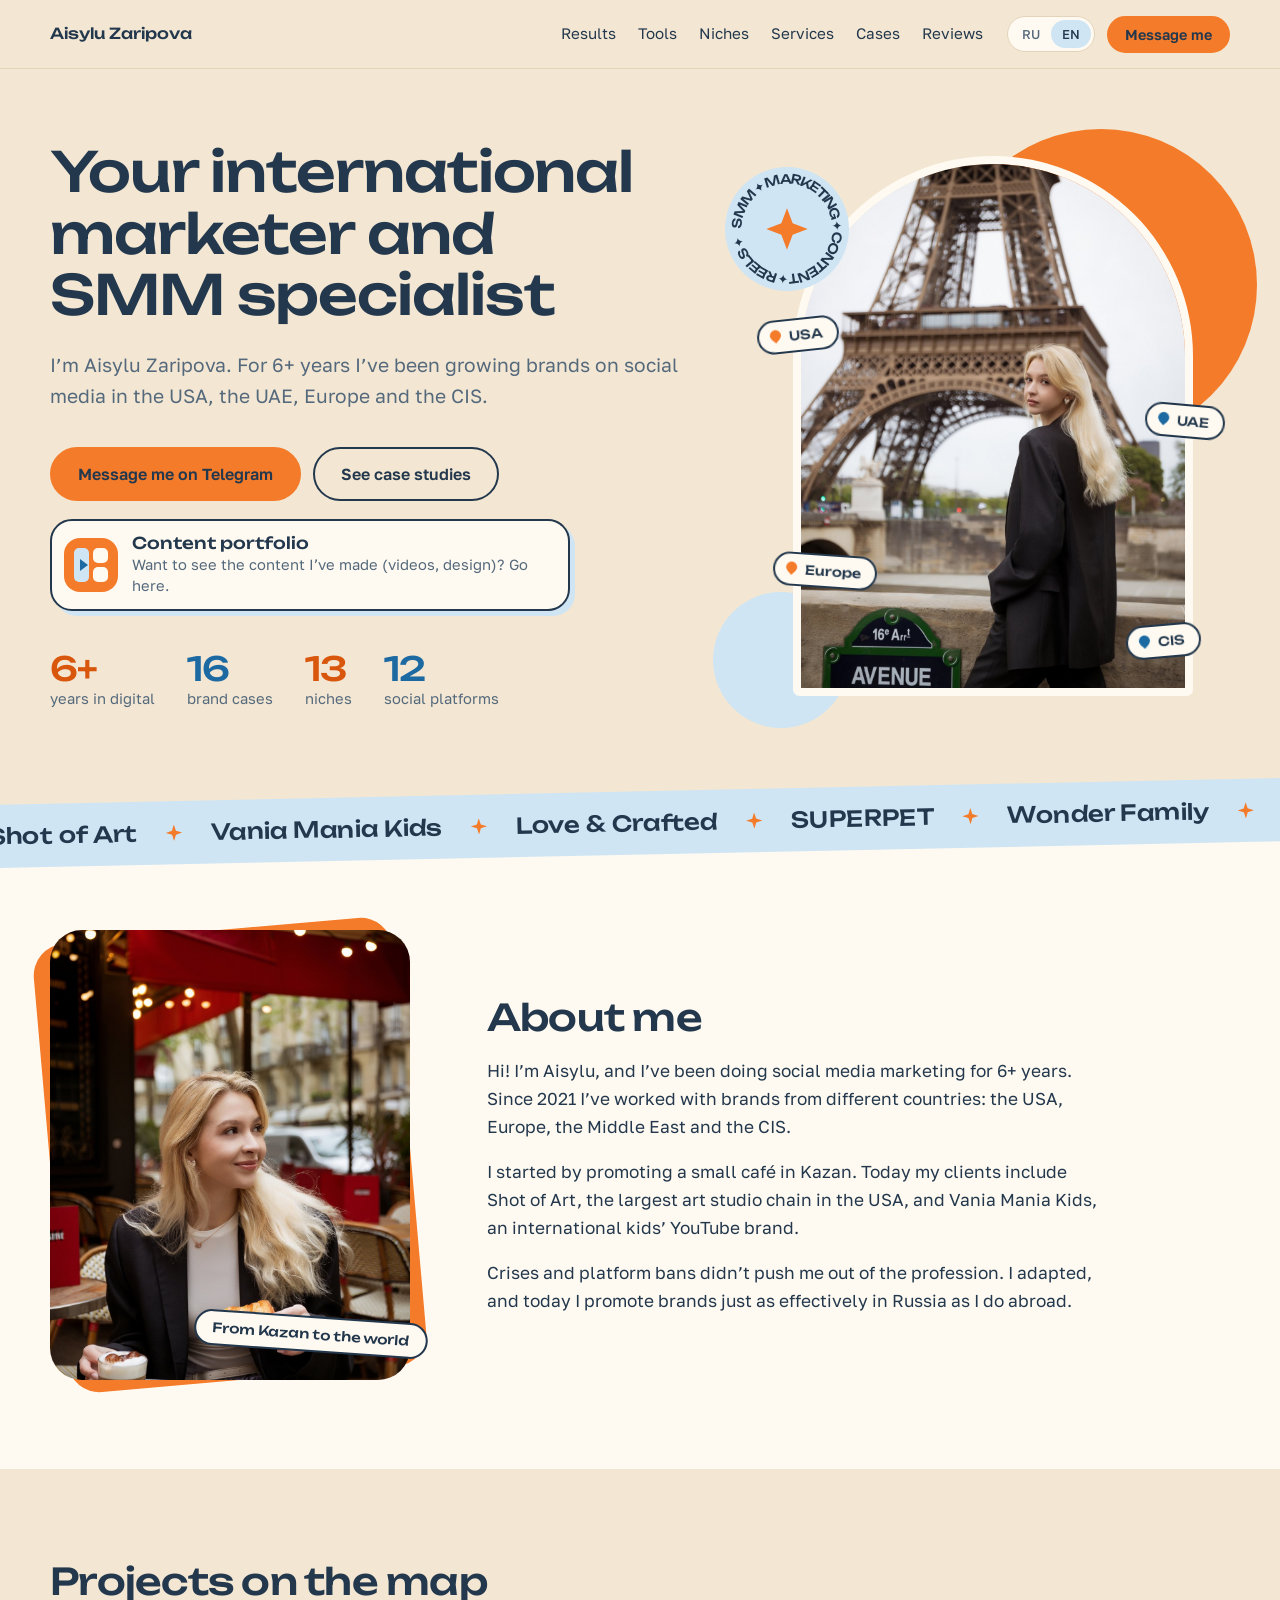
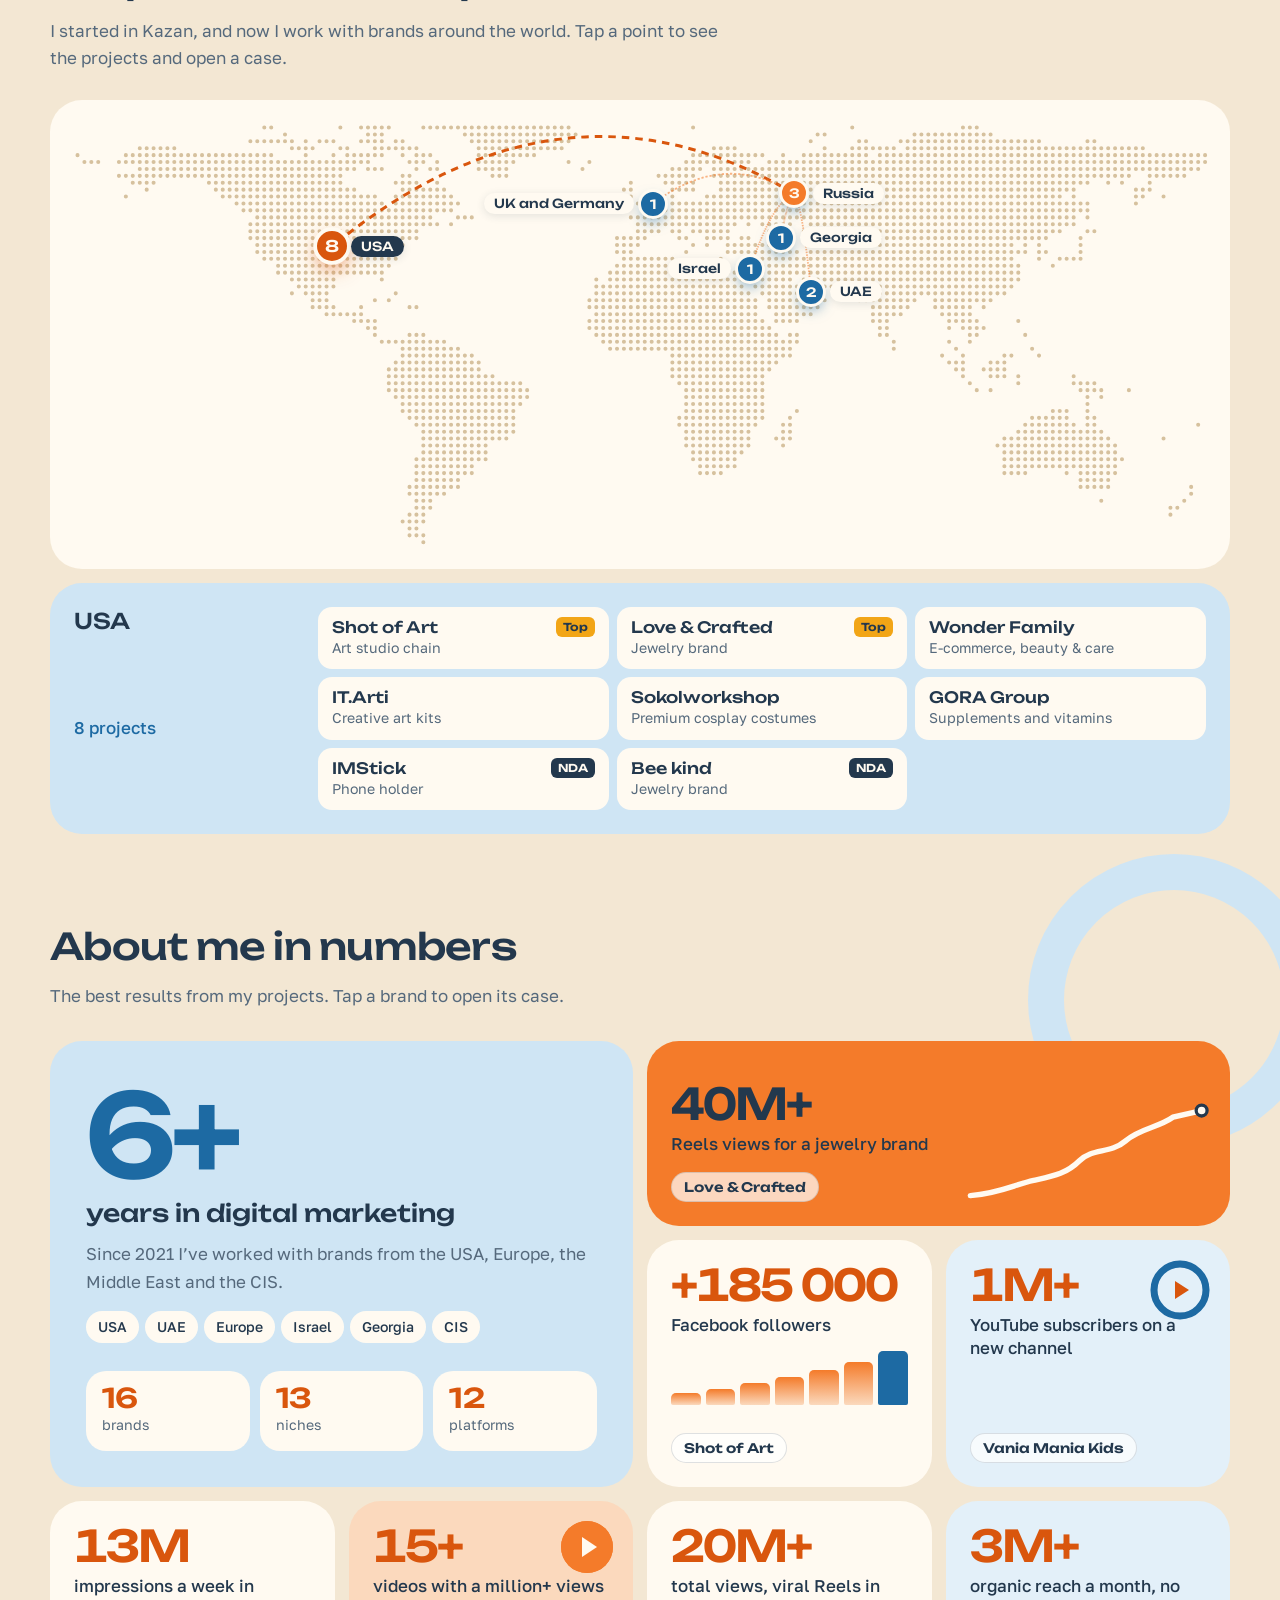
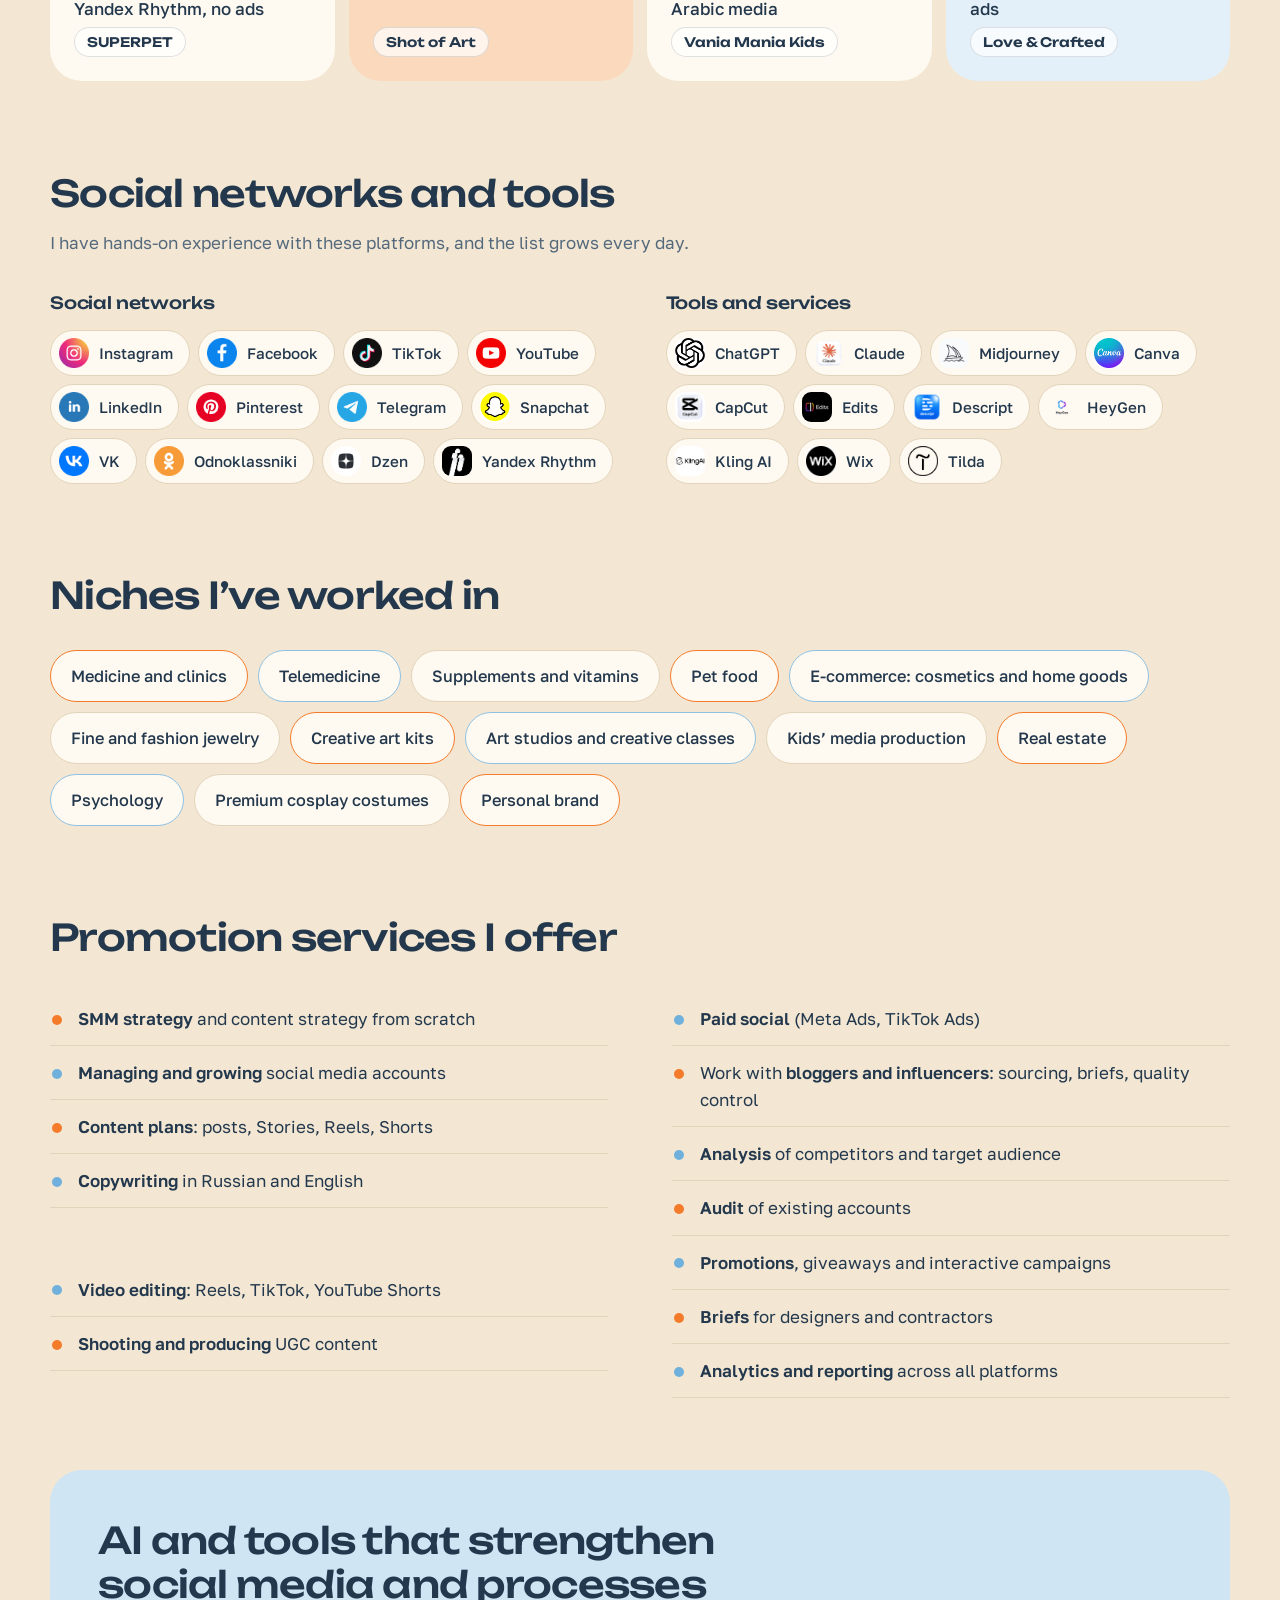
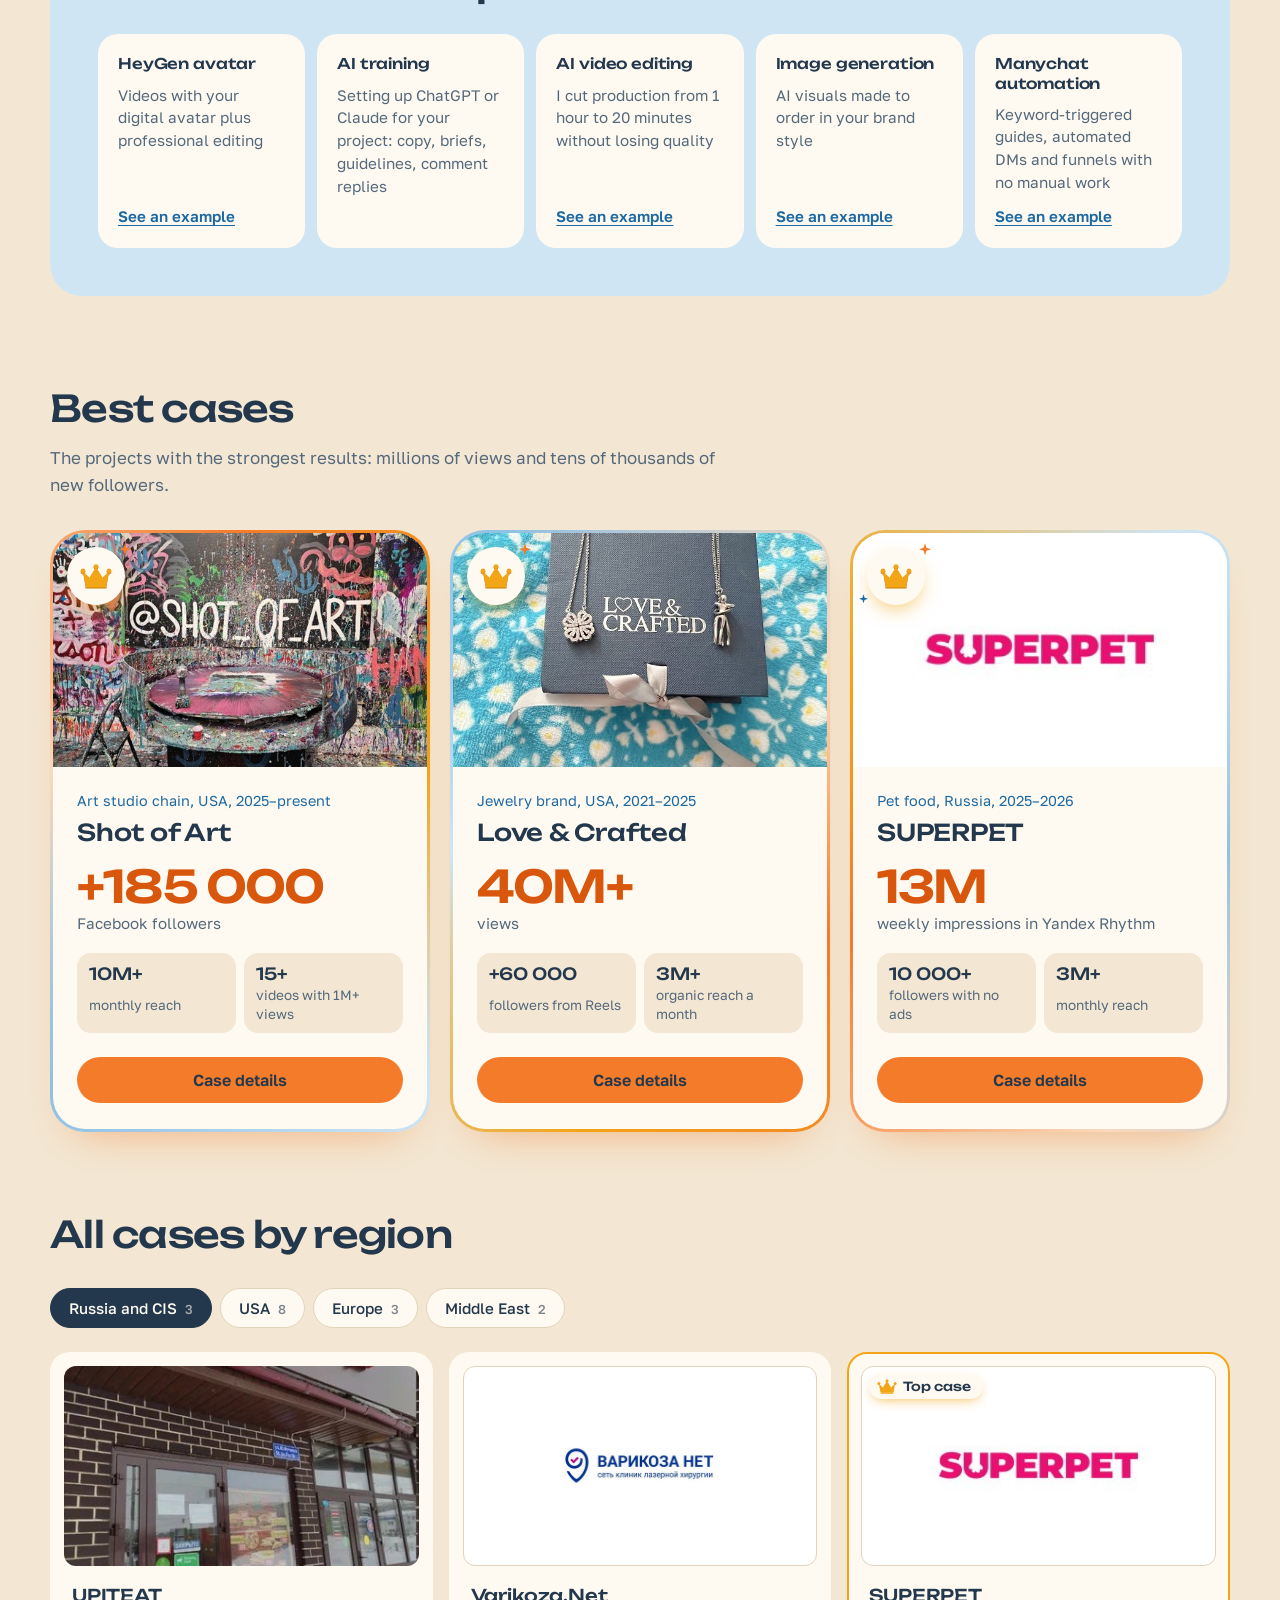
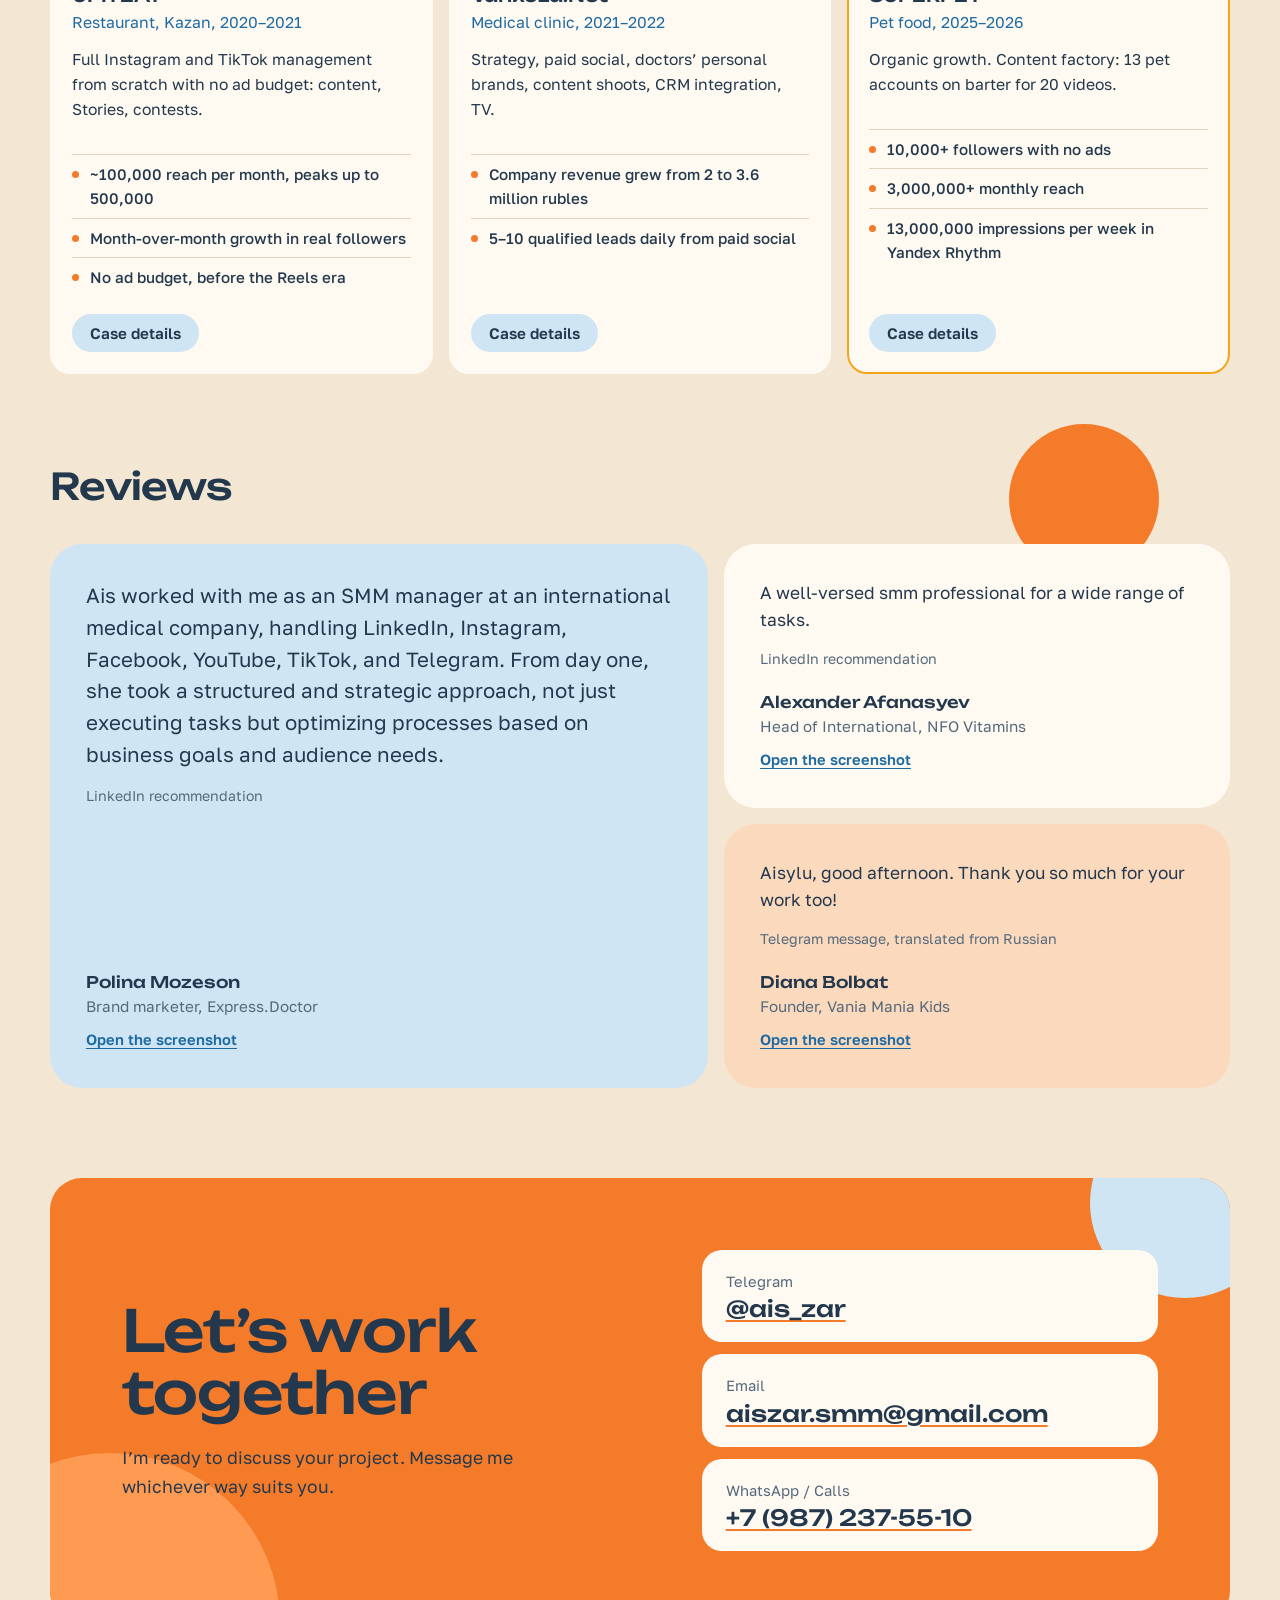
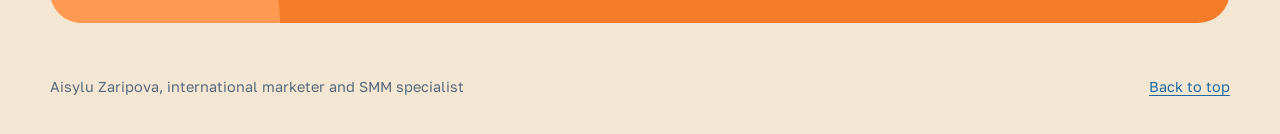
==== commit 3c1a73b4: "Add content portfolio link to the hero Co-Authored-By: Claude Opus 5.5 <noreply@anthropic.com> Claud" ====
--- a/index.html
+++ b/index.html
@@ -50,6 +50,13 @@
         <a class="btn" href="https://t.me/ais_zar" target="_blank" rel="noopener" data-en="Message me on Telegram">Написать в Telegram</a>
         <a class="btn btn--ghost" href="#cases" data-en="See case studies">Смотреть кейсы</a>
       </div>
+      <a class="folio" href="https://darling-baklava-a12206.netlify.app" target="_blank" rel="noopener">
+        <span class="folio__ic" aria-hidden="true"><i></i><i></i><i></i></span>
+        <span class="folio__txt">
+          <b data-en="Content portfolio">Портфолио с контентом</b>
+          <span data-en="Want to see the content I’ve made (videos, design)? Go here.">Если хотите ознакомиться с контентом, который я делала (видео, дизайн), переходите сюда</span>
+        </span>
+      </a>
       <ul class="facts">
         <li><b>6+</b><span data-en="years in digital">лет в digital</span></li>
         <li><b>16</b><span data-en="brand cases">кейсов с брендами</span></li>
--- a/styles.css
+++ b/styles.css
@@ -647,3 +647,20 @@
   .pin__dot { width: 14px; height: 14px; font-size: 0; }
   .pin[aria-pressed="true"] .pin__dot { transform: scale(1.4); }
 }
+
+/* ---------- Content portfolio link (hero) ---------- */
+.folio { margin-top: 18px; display: flex; align-items: center; gap: 14px; max-width: 520px; padding: 12px 20px 12px 12px; background: var(--paper); border: 2px solid var(--ink); border-radius: 22px; color: var(--ink); text-decoration: none; box-shadow: 5px 5px 0 var(--sky); transition: transform .2s, box-shadow .2s; }
+.folio:hover { color: var(--ink); transform: translate(-2px, -2px); box-shadow: 7px 7px 0 var(--sun); }
+.folio__ic { flex: none; width: 54px; height: 54px; border-radius: 16px; background: var(--sun); display: grid; grid-template-columns: 1fr 1fr; gap: 4px; padding: 10px; }
+.folio__ic i { border-radius: 5px; background: var(--paper); }
+.folio__ic i:first-child { grid-row: span 2; background: var(--sky); position: relative; }
+.folio__ic i:first-child::after { content: ''; position: absolute; left: 6px; top: 50%; transform: translateY(-50%); border-left: 8px solid var(--sky-deep); border-top: 6px solid transparent; border-bottom: 6px solid transparent; }
+.folio__txt { display: grid; gap: 2px; min-width: 0; }
+.folio__txt b { font: 500 1.02rem var(--display); }
+.folio__txt span { font-size: .92rem; line-height: 1.4; color: var(--ink-soft); }
+@media (prefers-reduced-motion: no-preference) {
+  .js .hero__text > .folio { animation: rise .7s .3s cubic-bezier(.2, .7, .2, 1) both; }
+  .folio__ic i { animation: tilebob 3s ease-in-out infinite; }
+  .folio__ic i:nth-child(2) { animation-delay: .4s; } .folio__ic i:nth-child(3) { animation-delay: .8s; }
+}
+@keyframes tilebob { 50% { transform: scale(.82); } }
